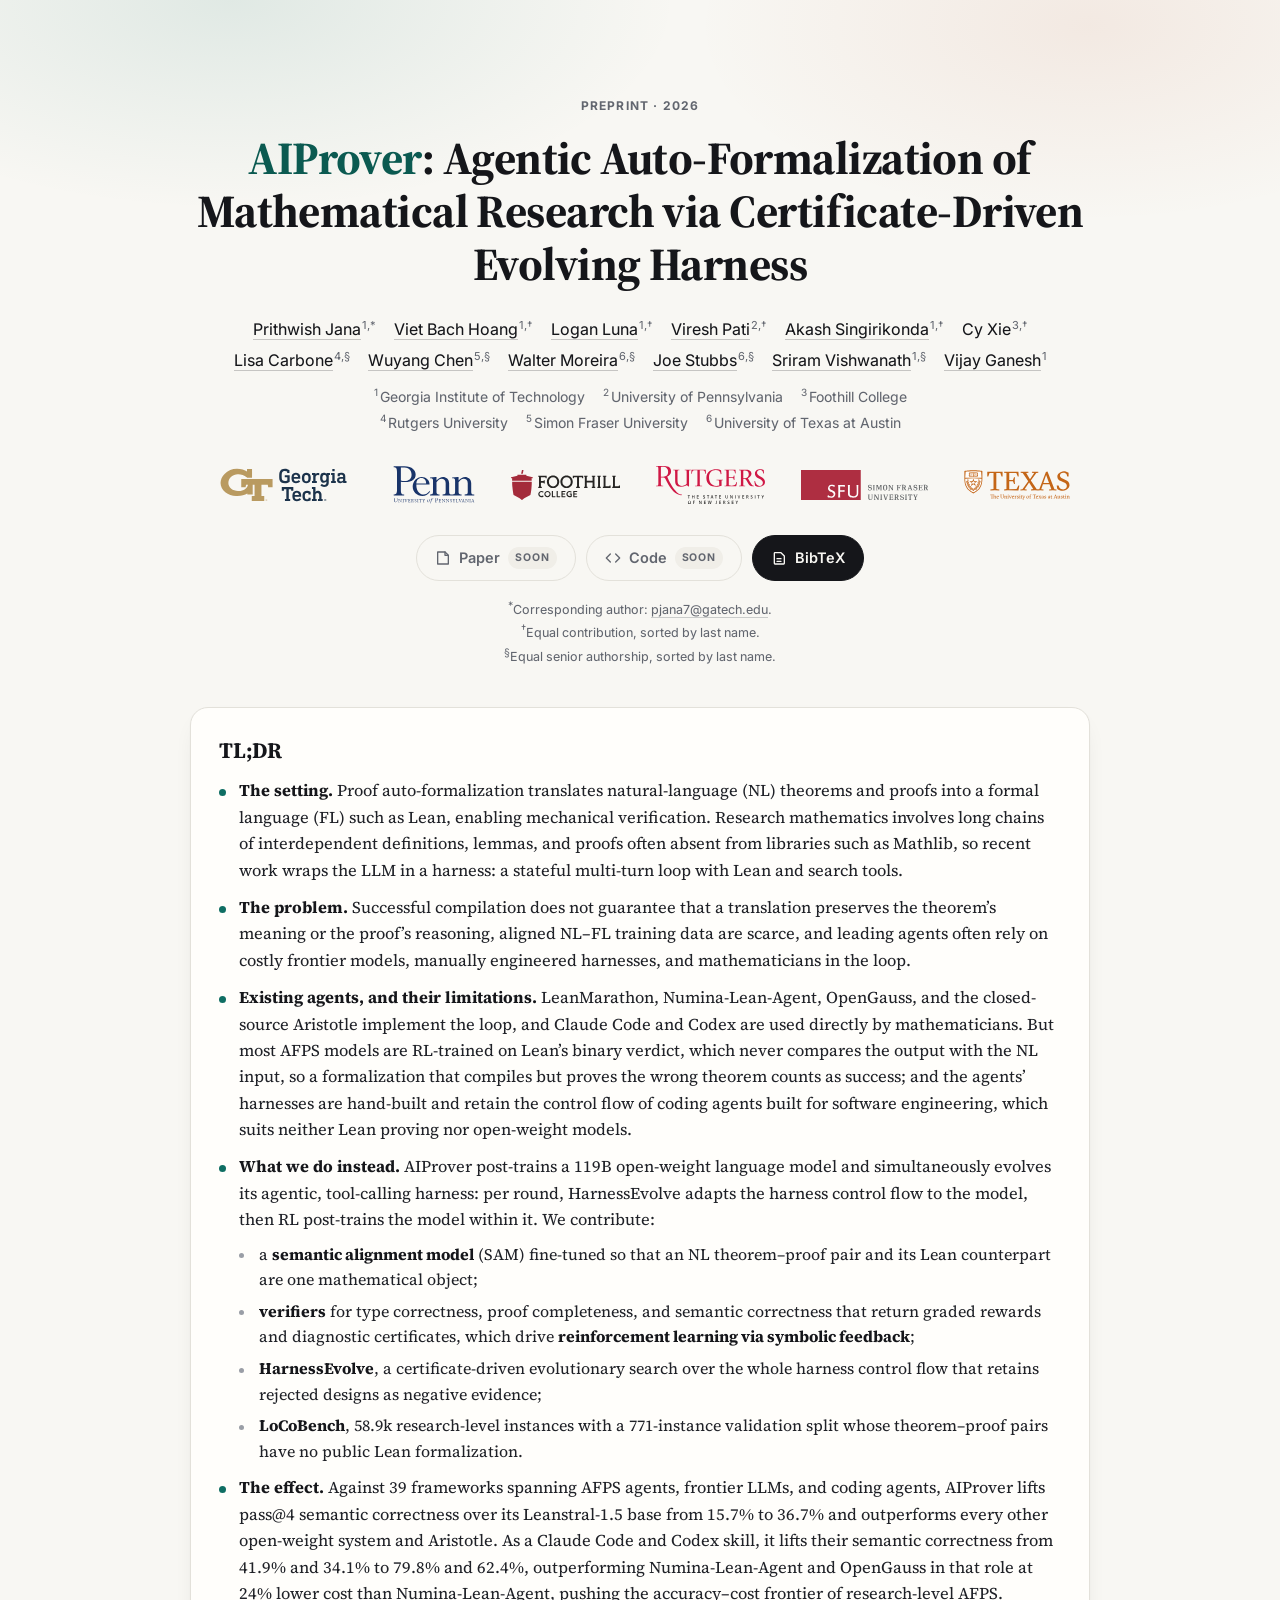
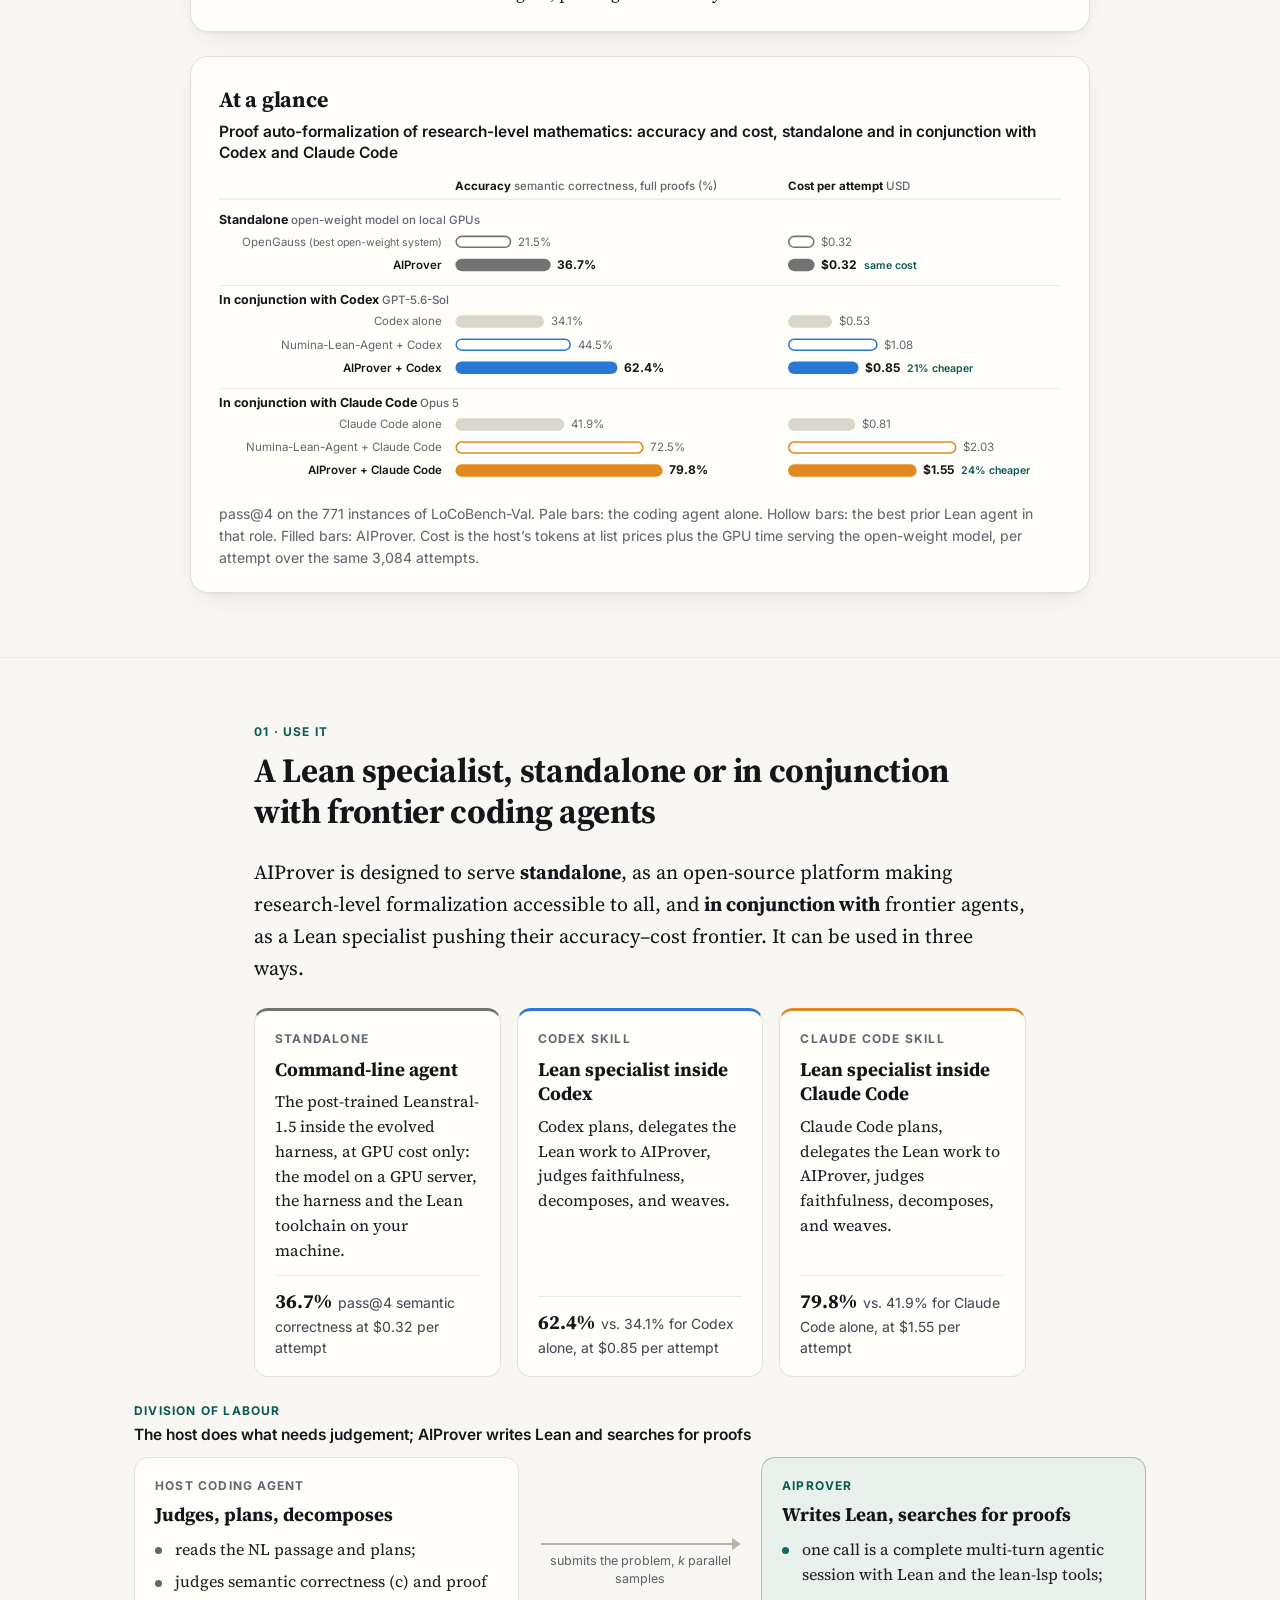
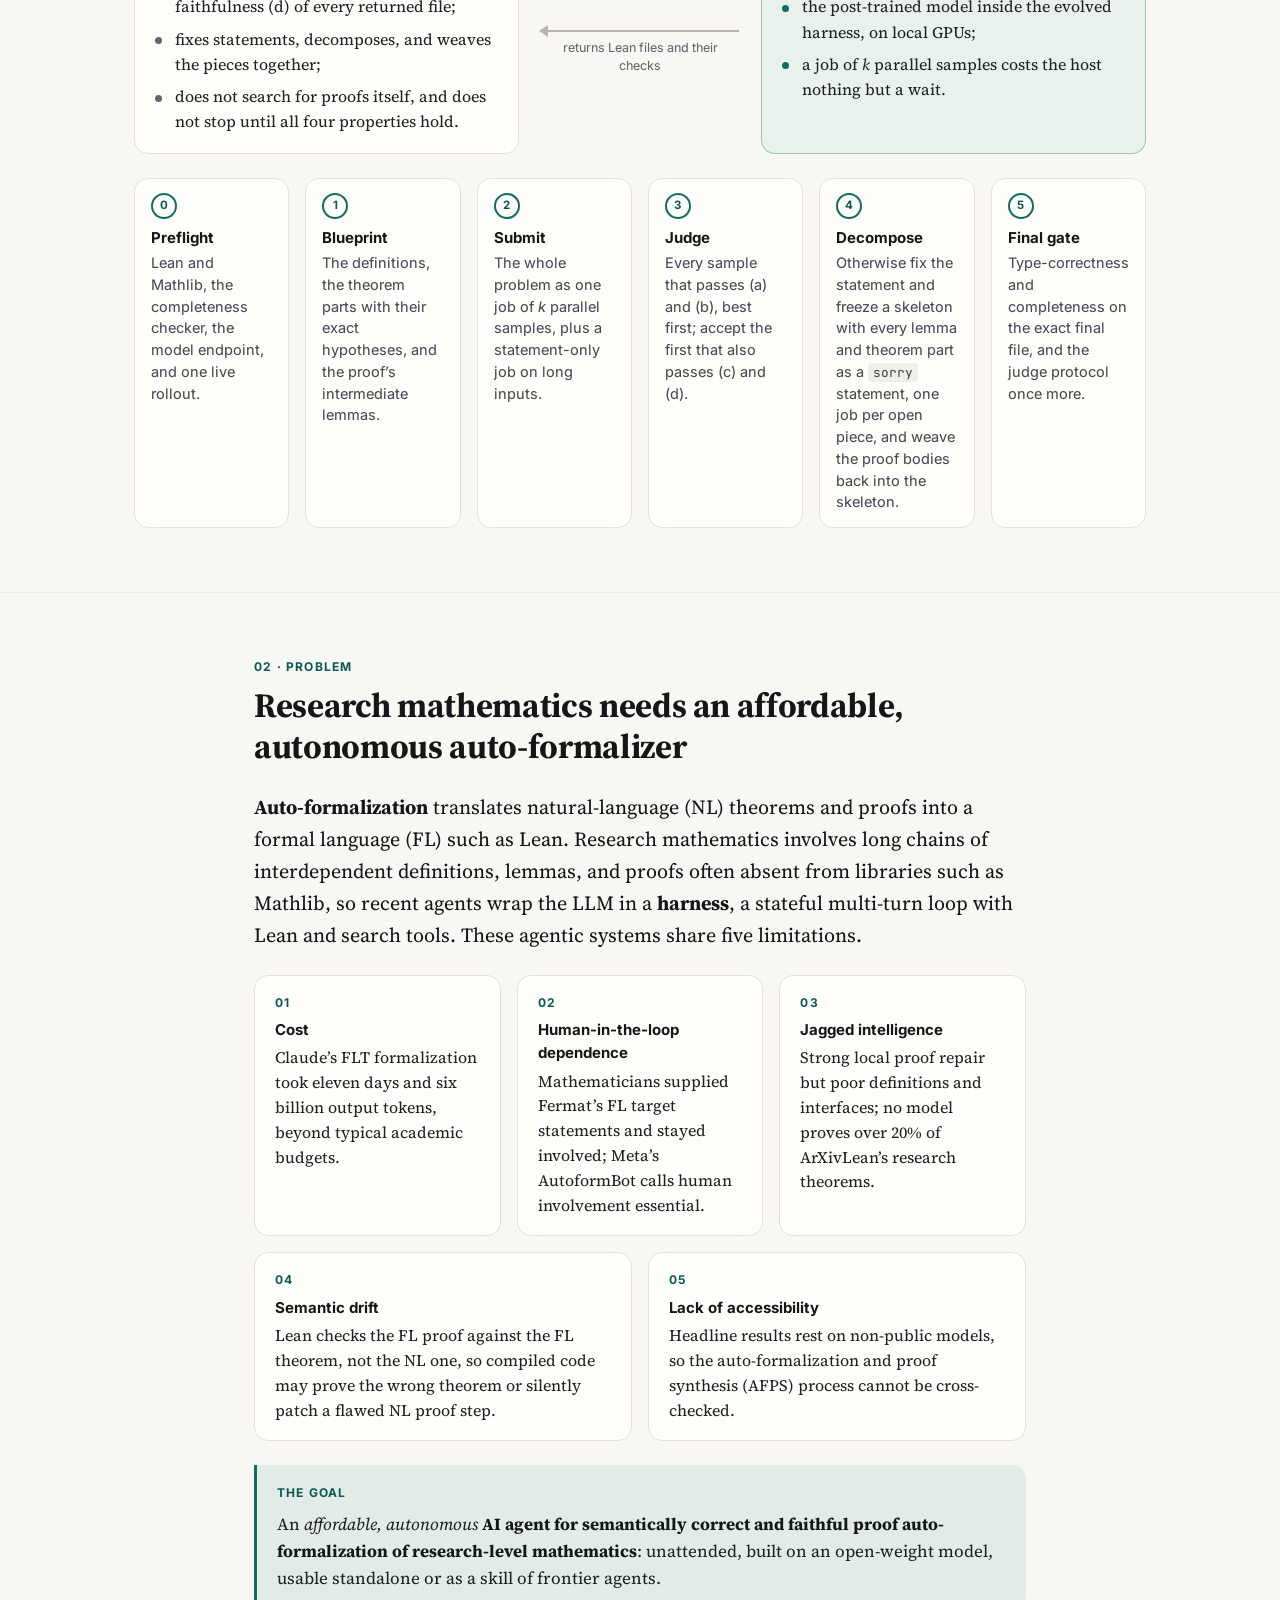
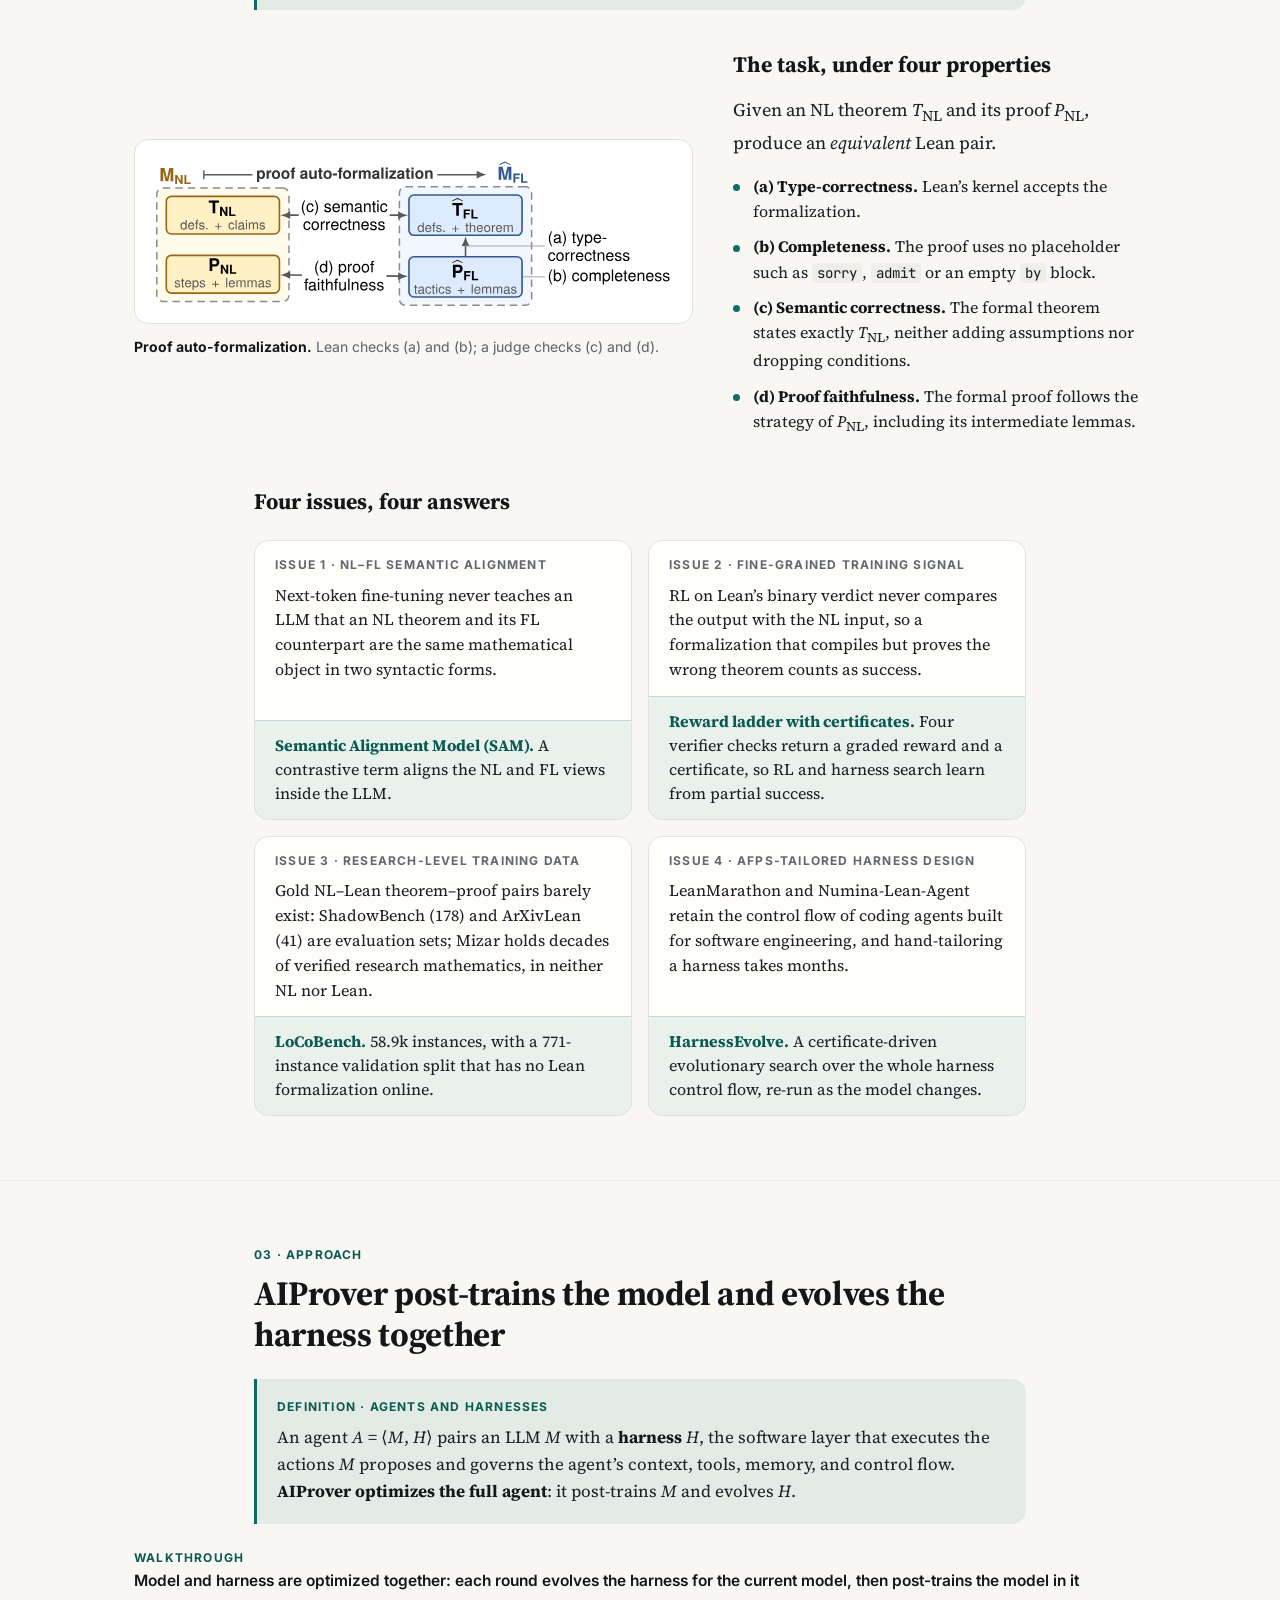
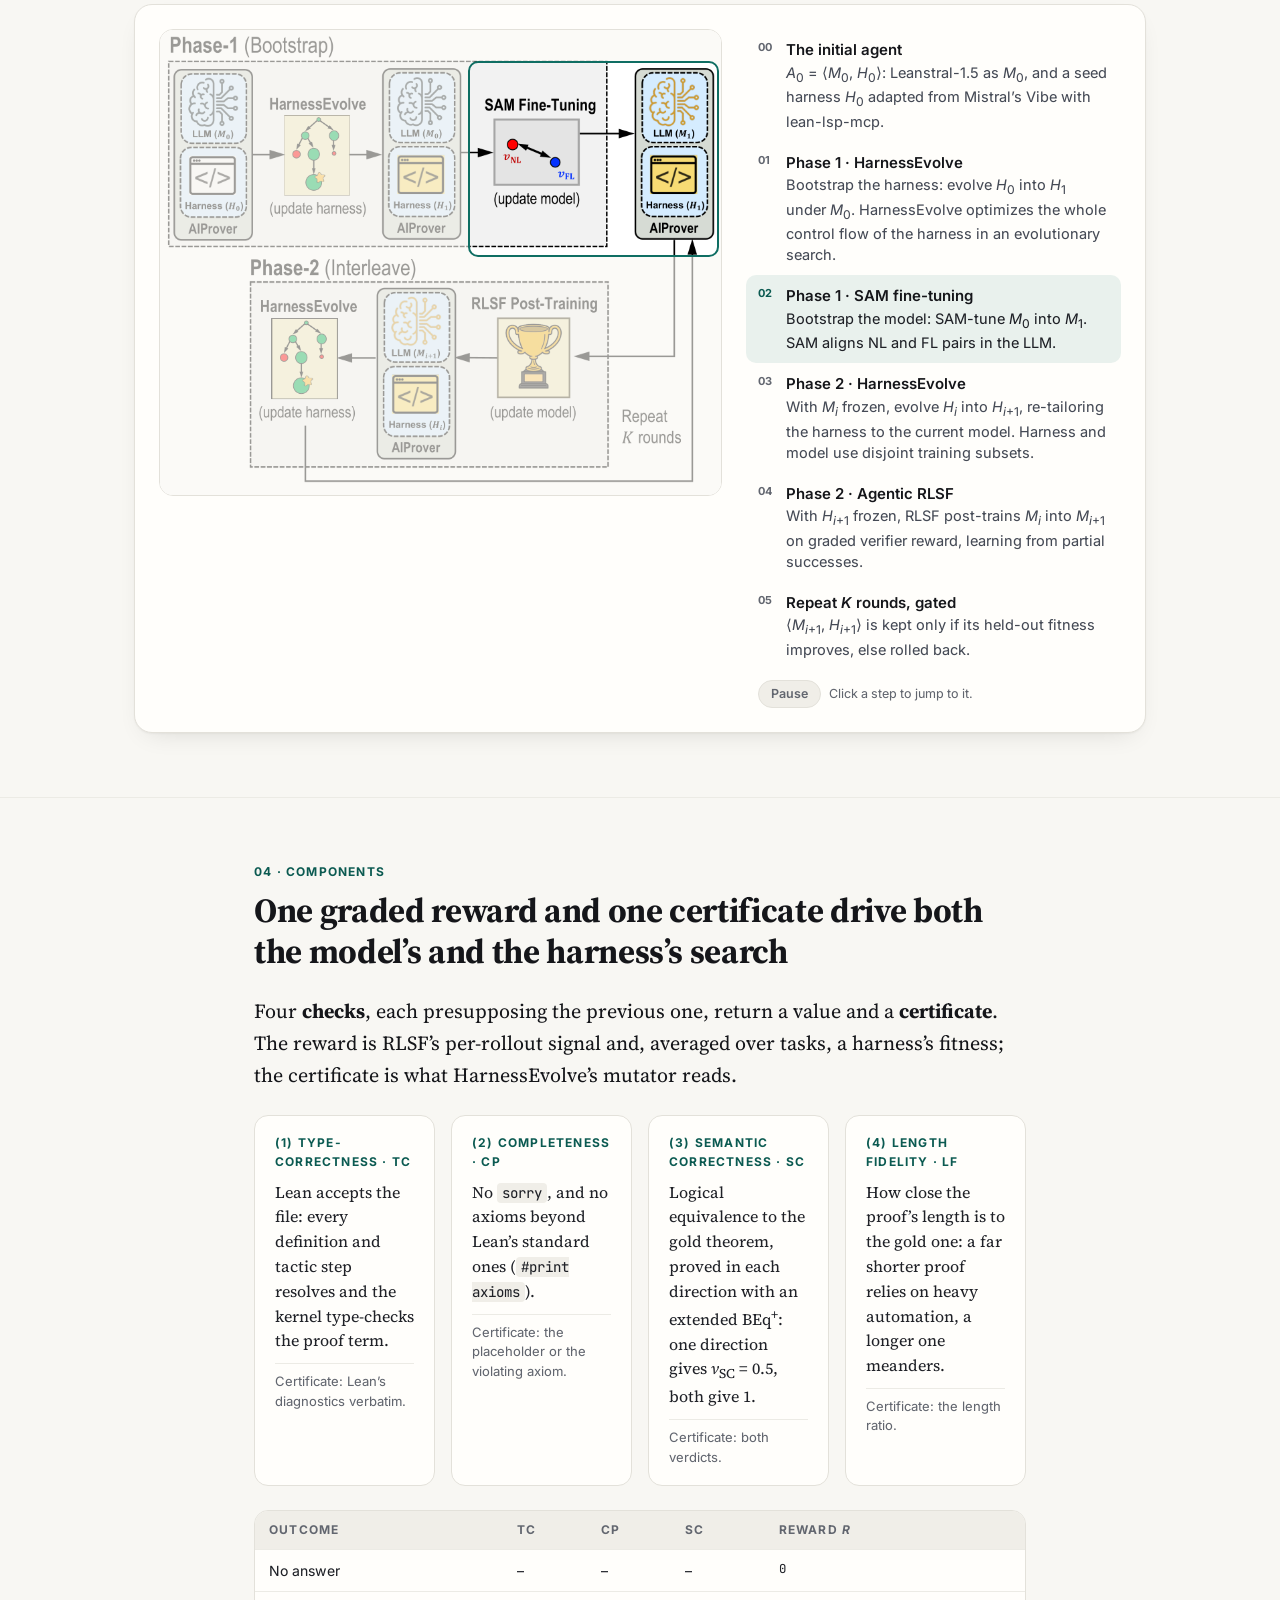
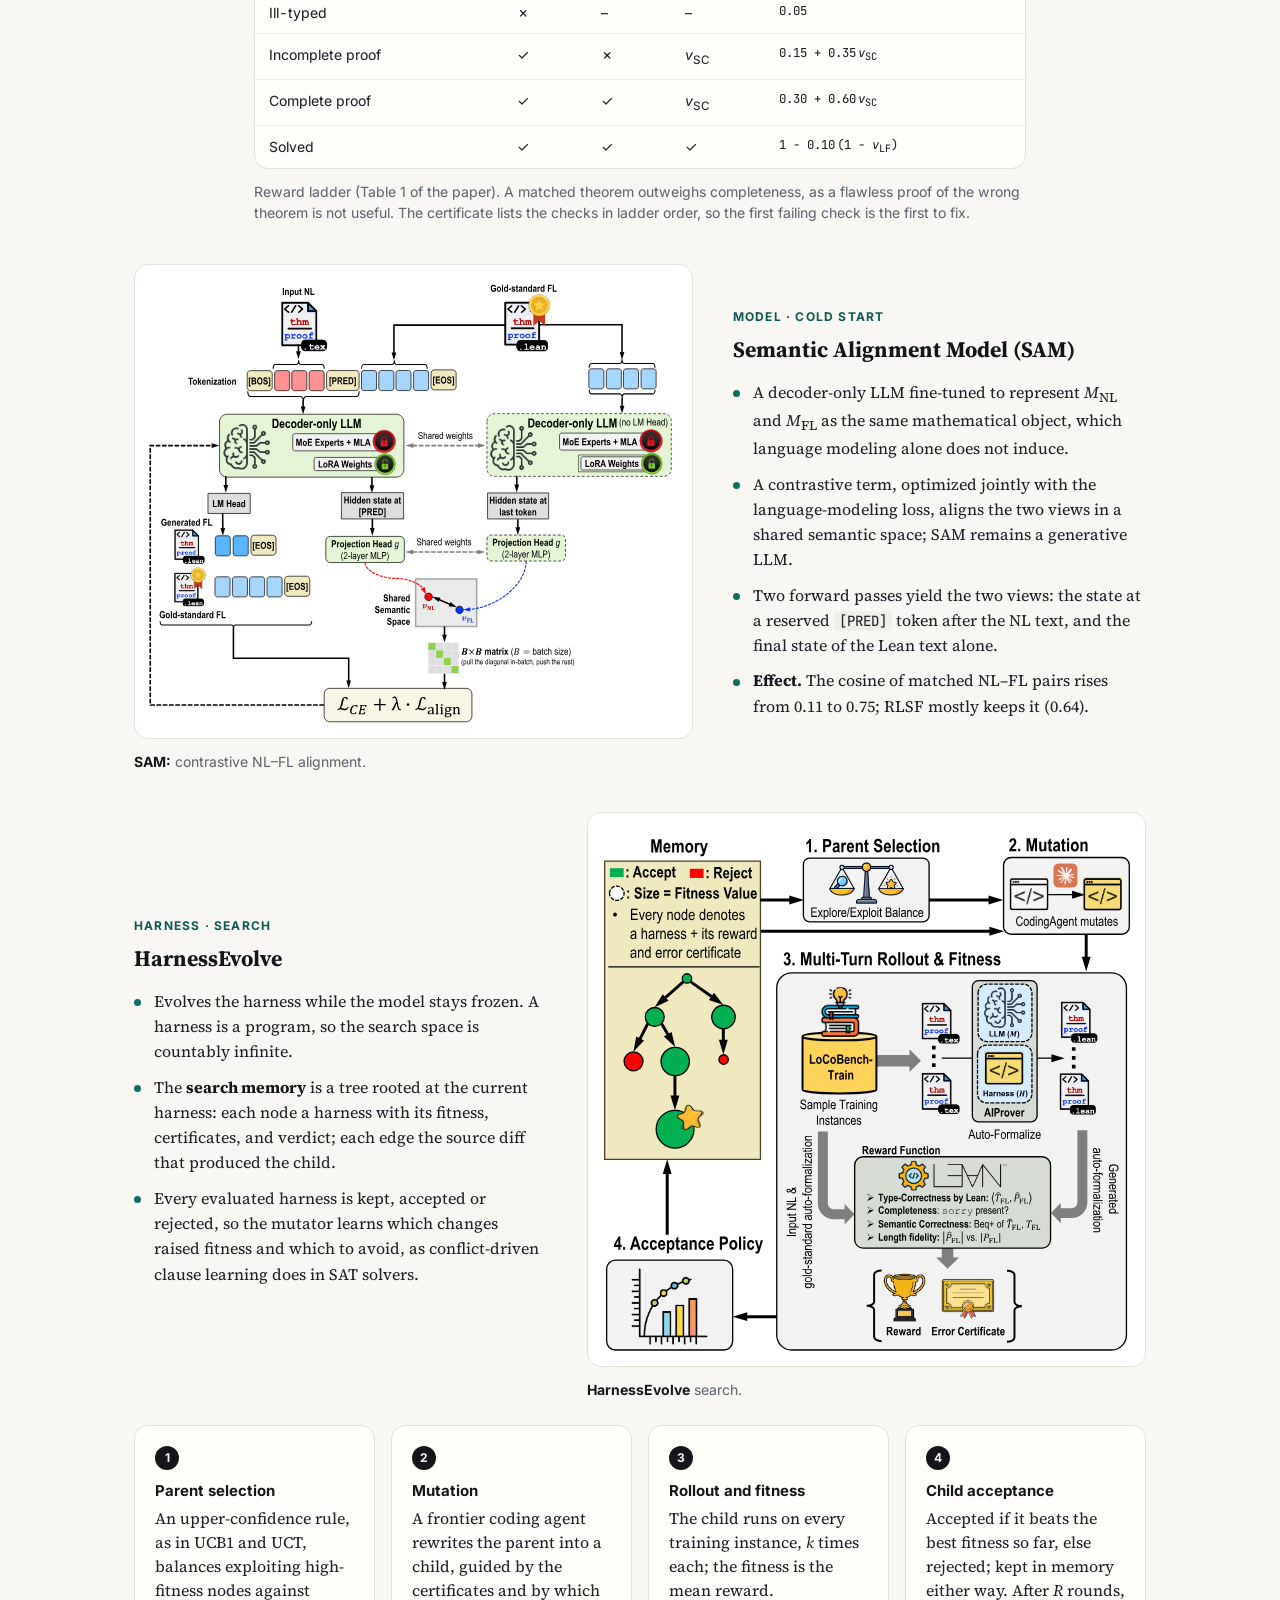
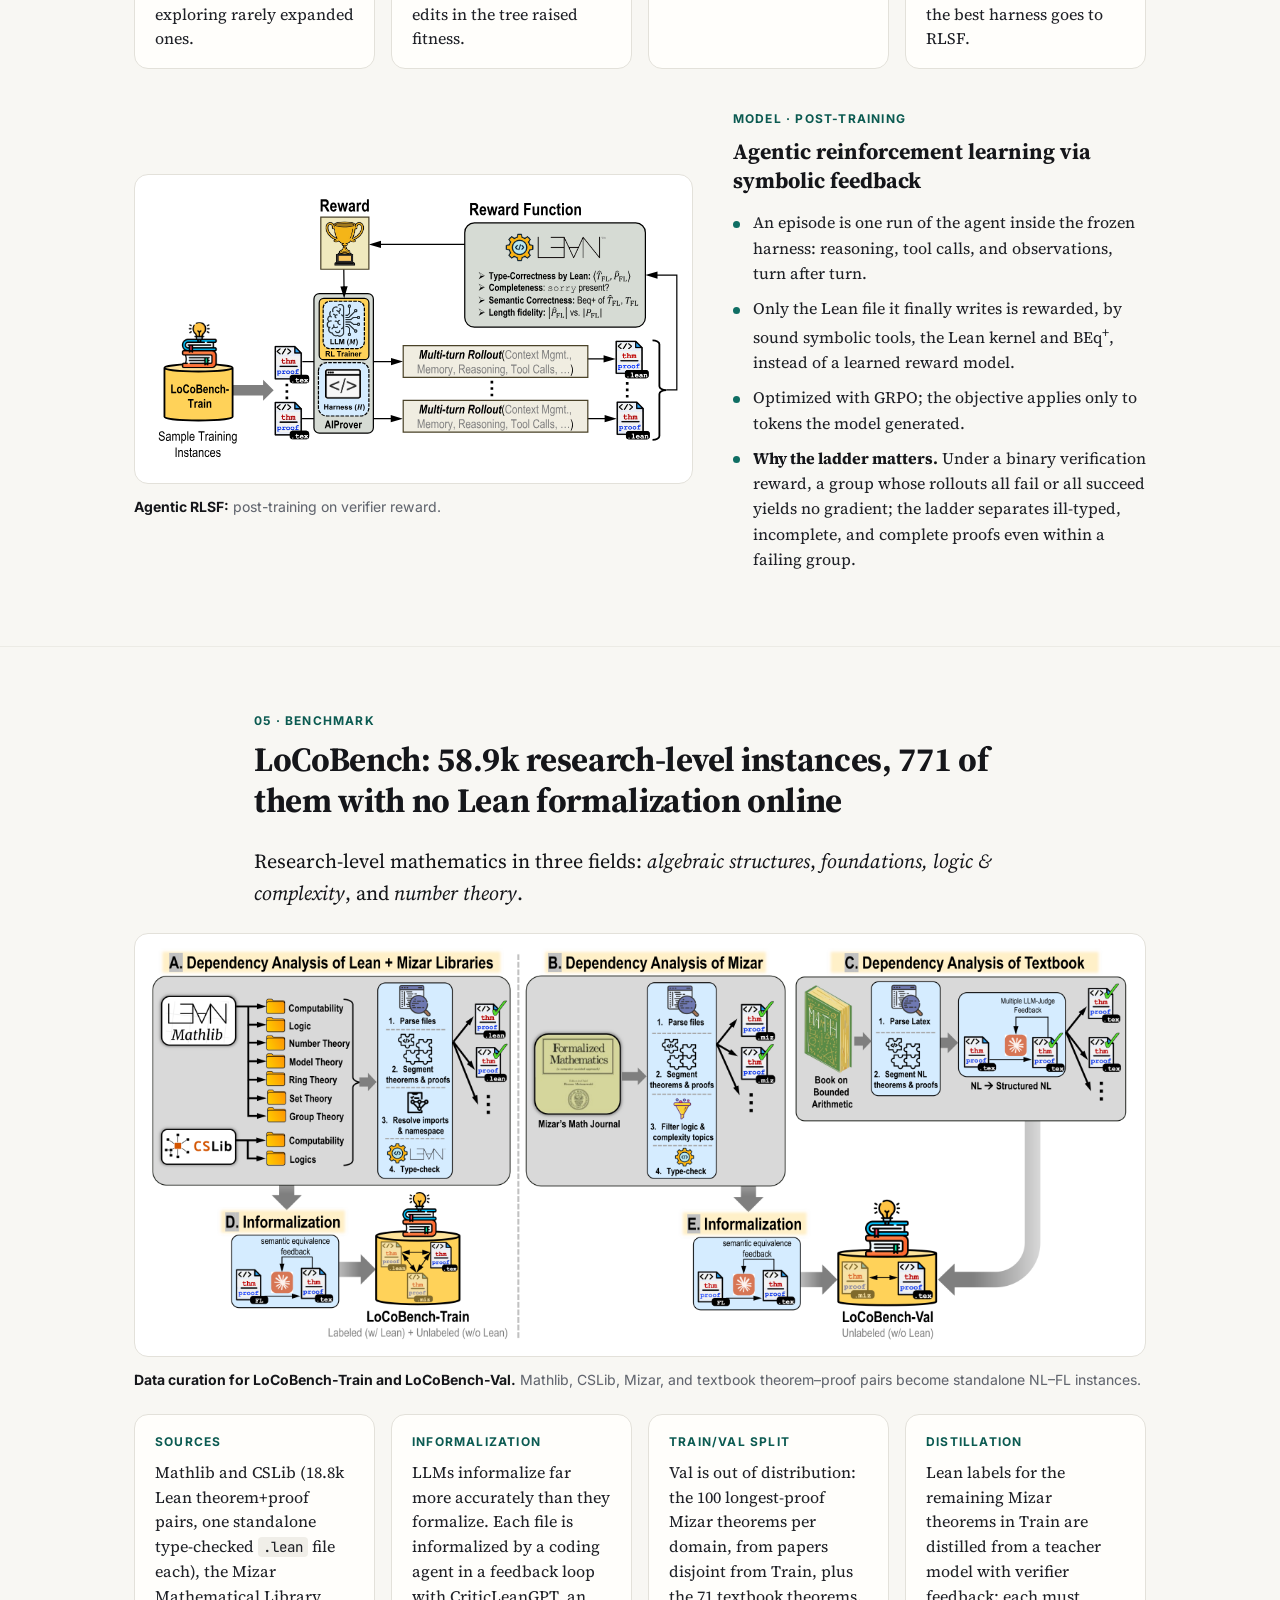
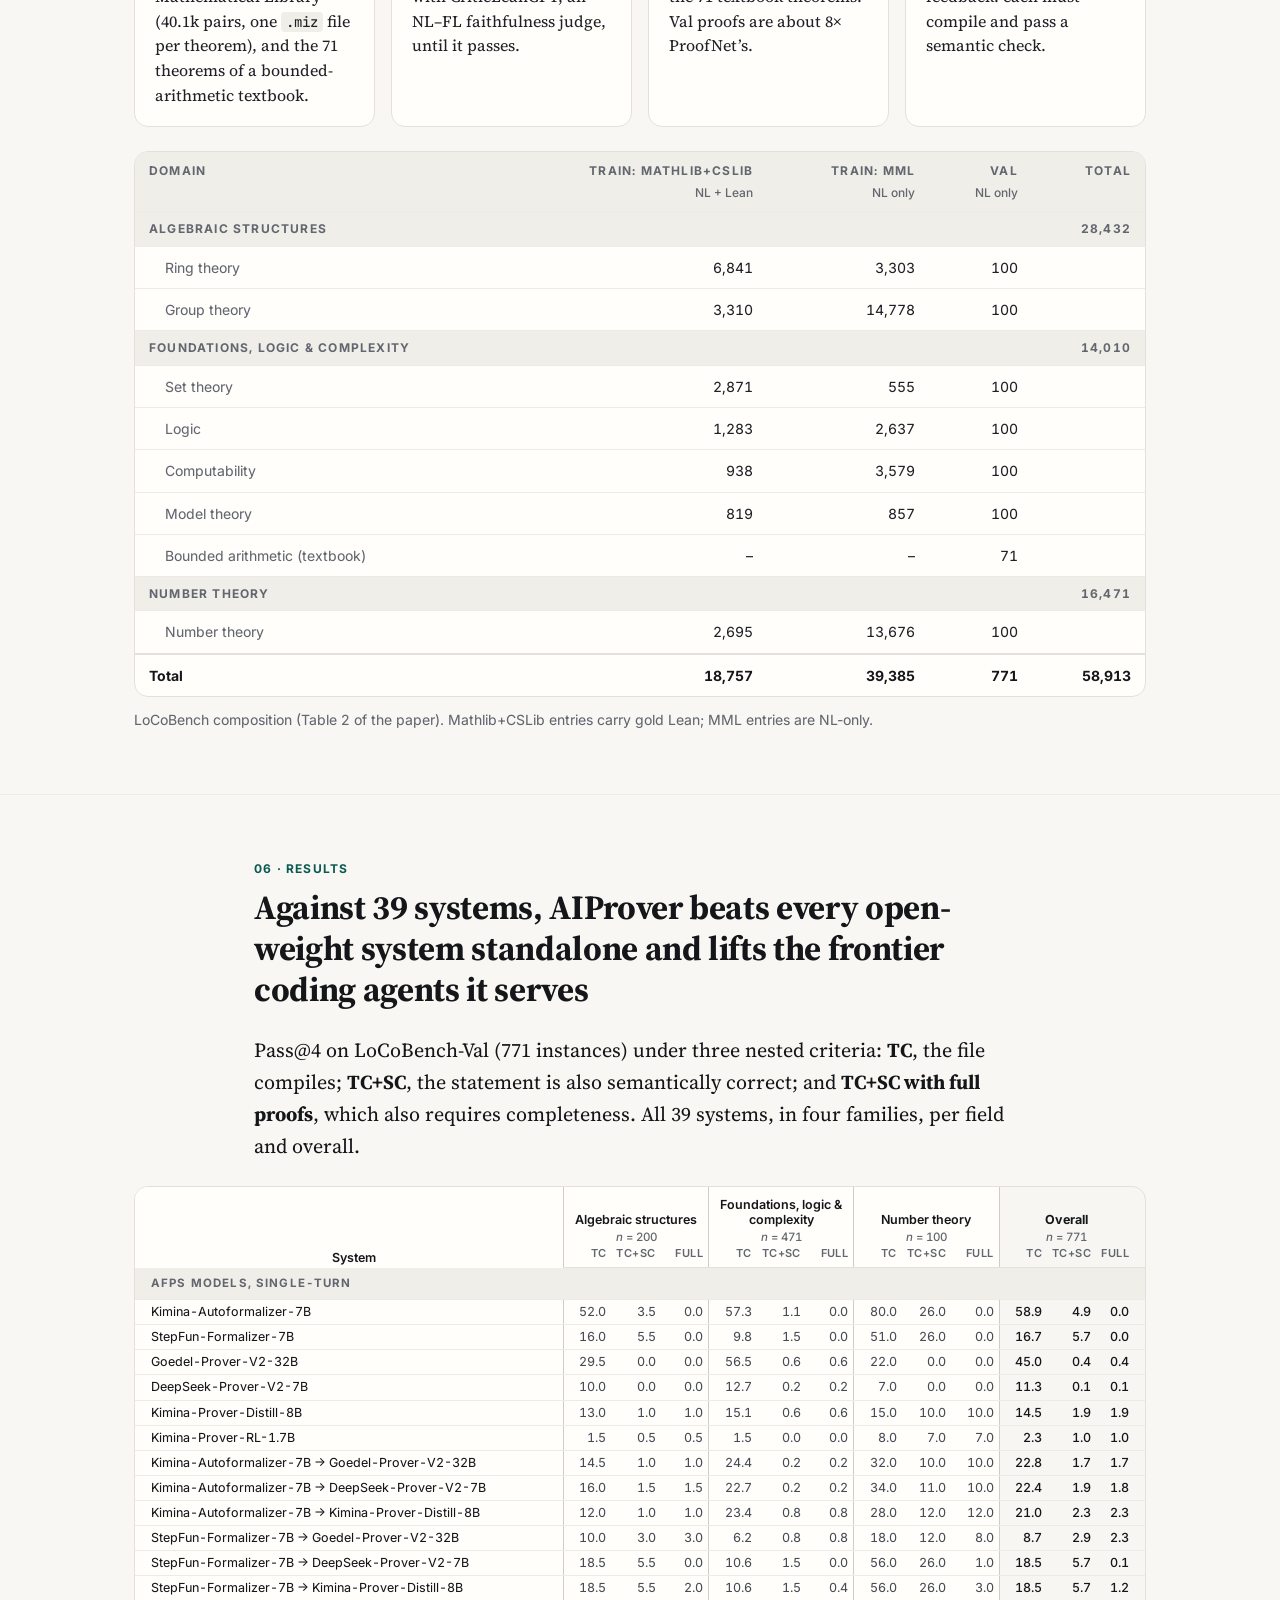
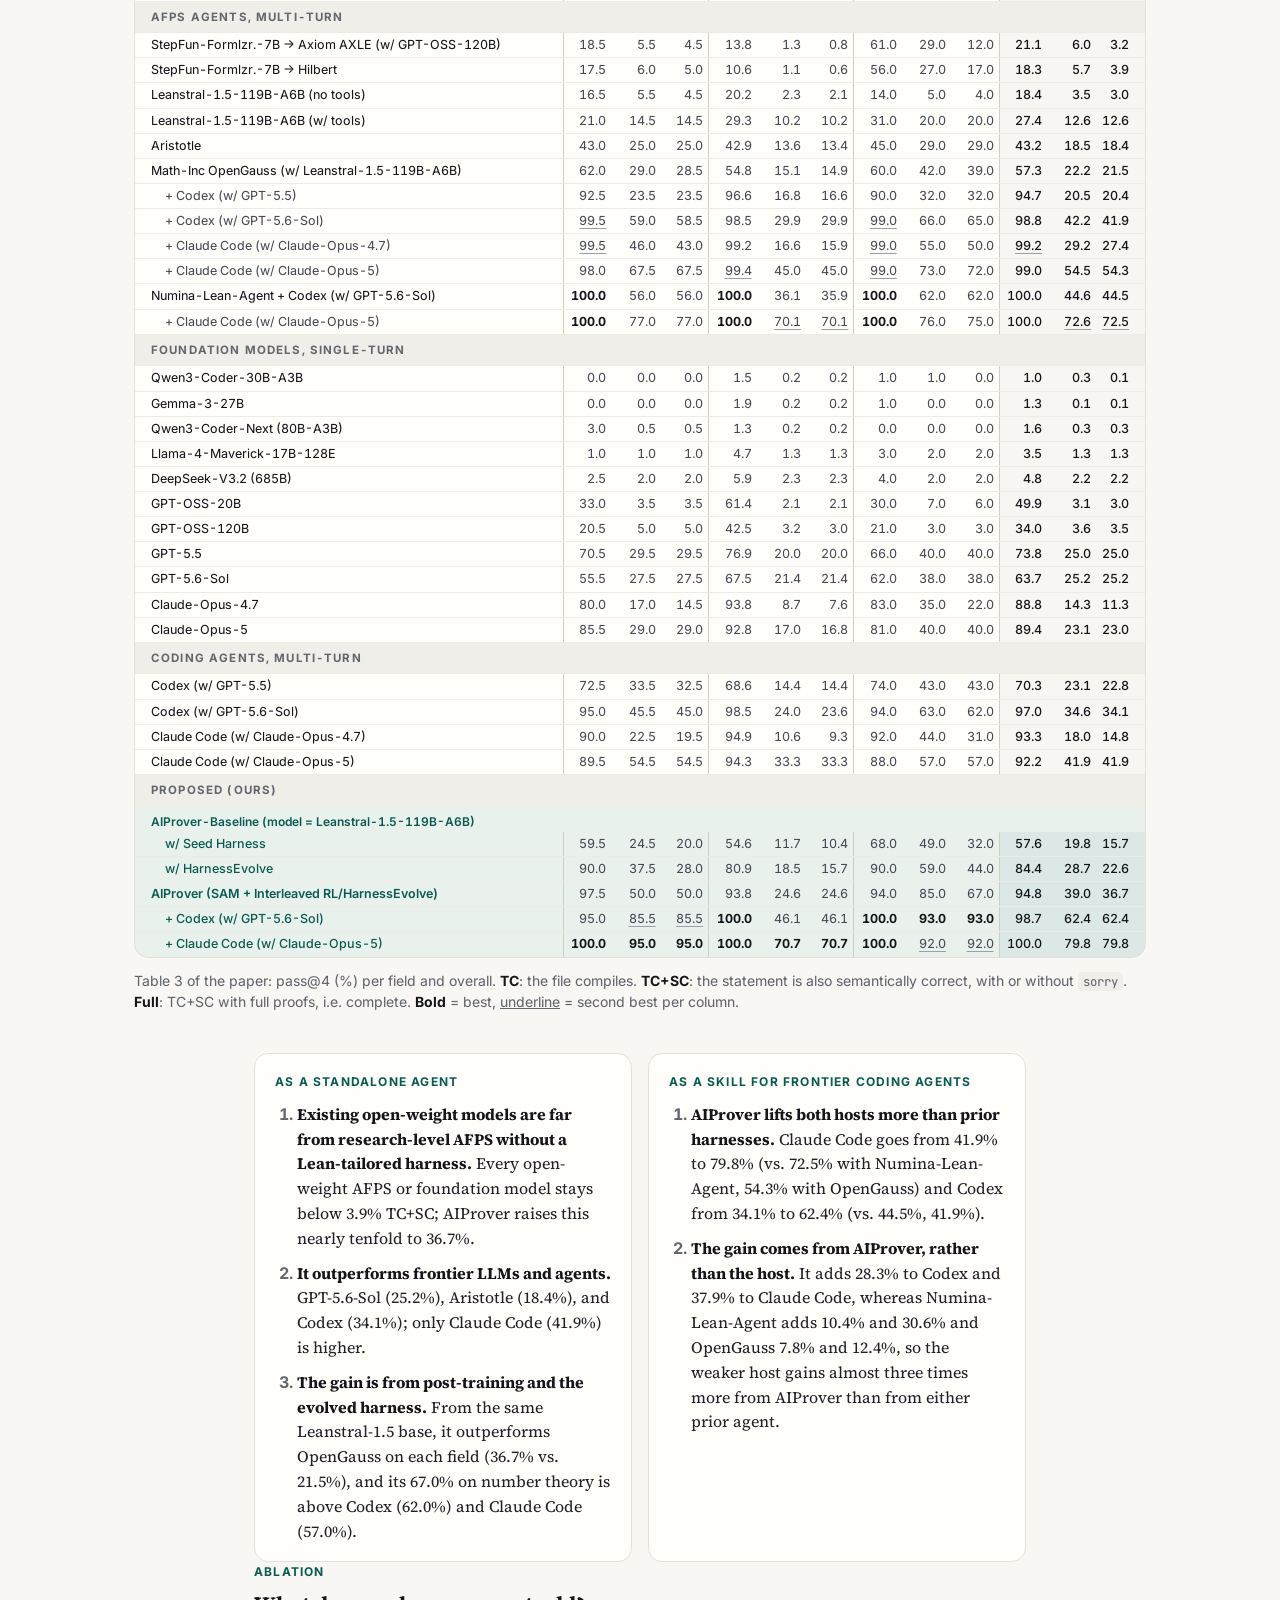
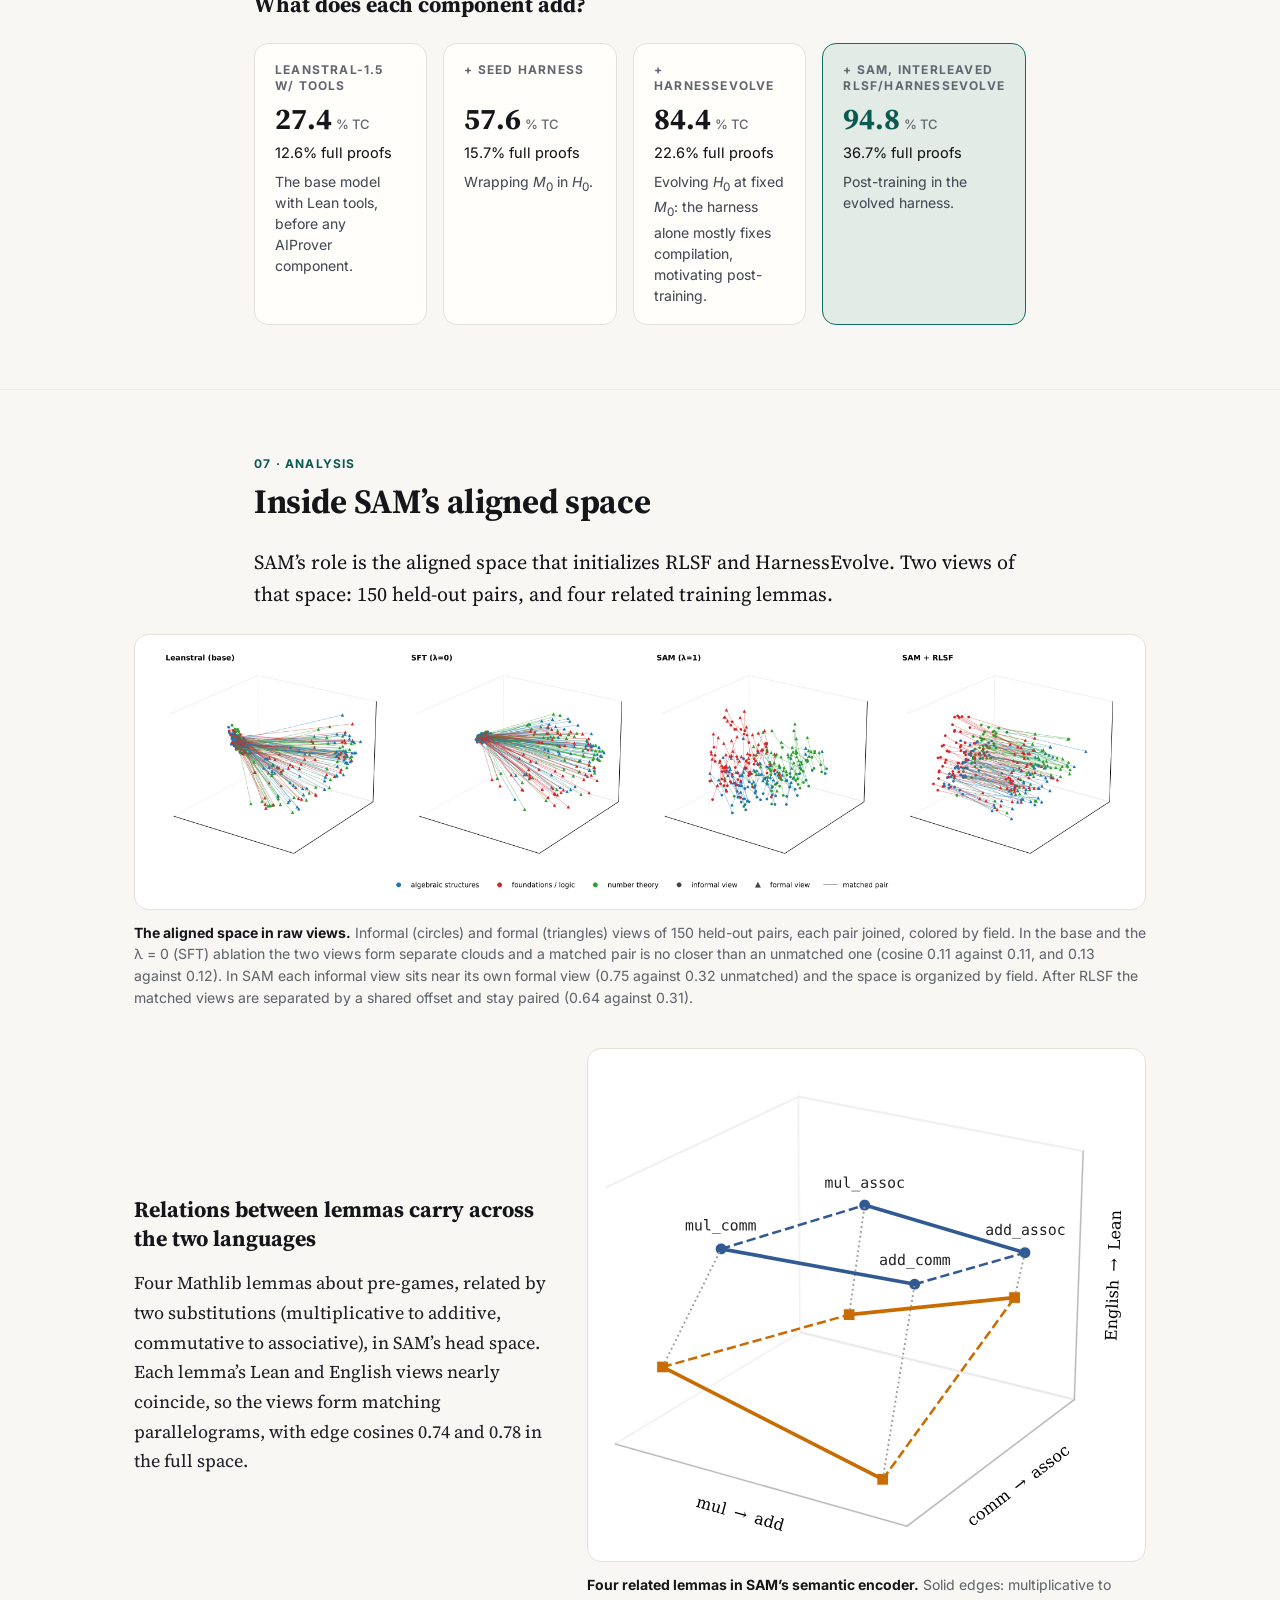
==== AIProver/index.html @ 79958bcd "AIProver cost chart: key rows span the whole panel so each fits on one line Co-Authored-By: Claude F" ====
<!DOCTYPE html>
<html lang="en">
<head>
  <script async src="https://www.googletagmanager.com/gtag/js?id=G-DLE30EBY5E"></script>
  <script>window.dataLayer = window.dataLayer || []; function gtag(){dataLayer.push(arguments);} gtag('js', new Date()); gtag('config', 'G-DLE30EBY5E');</script>
  <meta charset="utf-8">
  <meta name="viewport" content="width=device-width, initial-scale=1">
  <title>AIProver: Agentic Auto-Formalization of Mathematical Research via Certificate-Driven Evolving Harness</title>
  <meta name="description" content="An open-weight Lean agent whose model is post-trained and whose harness is evolved by certificate-driven search. 36.7% semantic correctness standalone on research-level mathematics; 79.8% as a Claude Code skill; on the accuracy-cost Pareto frontier.">
  <meta name="author" content="Prithwish Jana">
  <meta property="og:type" content="article">
  <meta property="og:title" content="AIProver: Agentic Auto-Formalization of Mathematical Research via Certificate-Driven Evolving Harness">
  <meta property="og:description" content="An open-weight Lean agent whose model is post-trained and whose harness is evolved by certificate-driven search. 36.7% semantic correctness standalone on research-level mathematics; 79.8% as a Claude Code skill; on the accuracy-cost Pareto frontier.">
  <meta property="og:image" content="https://jprithwish.github.io/AIProver/static/aiprover_fullpipeline.png">
  <meta property="og:url" content="https://jprithwish.github.io/AIProver/">
  <meta name="twitter:card" content="summary_large_image">
  <link rel="icon" href="static/favicon.svg" type="image/svg+xml">
  <link rel="canonical" href="https://jprithwish.github.io/AIProver/">
  <link rel="preconnect" href="https://fonts.googleapis.com">
  <link rel="preconnect" href="https://fonts.gstatic.com" crossorigin>
  <link href="https://fonts.googleapis.com/css2?family=Inter:wght@400;500;600;700;800&family=Source+Serif+4:ital,opsz,wght@0,8..60,400..700;1,8..60,400&family=JetBrains+Mono:wght@400;500&display=swap" rel="stylesheet">
  <link rel="stylesheet" href="style.css?v=20261004c">
  <noscript><style>.reveal{opacity:1;transform:none}.steps .ctl{display:none}</style></noscript>
</head>
<body>

<nav class="nav" id="nav" aria-label="Sections">
  <div class="wide">
    <a class="mark" href="#top"><img src="static/favicon.svg" alt="" width="20" height="20">AIProver</a>
    <span class="links">
      <a href="#use">Use it</a><a href="#problem">Problem</a><a href="#approach">Approach</a><a href="#components">Components</a><a href="#locobench">Benchmark</a><a href="#results">Results</a><a href="#analysis">Analysis</a><a href="#cost">Cost</a><a href="#bibtex">Cite</a>
    </span>
  </div>
  <span class="progress" aria-hidden="true"></span>
</nav>

<aside class="rail" id="rail" aria-label="Page sections">
  <span class="rail-marker" aria-hidden="true"></span>
  <a href="#use"><span class="rn">01</span><span class="rl">Use it</span></a>
  <a href="#problem"><span class="rn">02</span><span class="rl">Problem</span></a>
  <a href="#approach"><span class="rn">03</span><span class="rl">Approach</span></a>
  <a href="#components"><span class="rn">04</span><span class="rl">Components</span></a>
  <a href="#locobench"><span class="rn">05</span><span class="rl">Benchmark</span></a>
  <a href="#results"><span class="rn">06</span><span class="rl">Results</span></a>
  <a href="#analysis"><span class="rn">07</span><span class="rl">Analysis</span></a>
  <a href="#cost"><span class="rn">08</span><span class="rl">Cost</span></a>
  <a href="#bibtex"><span class="rn">09</span><span class="rl">Cite</span></a>
</aside>

<header id="top">
  <div class="wide">
    <div class="venue">Preprint &middot; 2026</div>
    <h1><span class="brand">AIProver</span>: Agentic Auto-Formalization of Mathematical Research via Certificate-Driven Evolving Harness</h1>

    <p class="authors">
      <span data-author="Prithwish Jana"><a href="https://jprithwish.github.io/">Prithwish Jana</a><sup>1,*</sup></span>
      <span data-author="Viet Bach Hoang"><a href="https://www.linkedin.com/in/bach-hoang-a059a5257/" target="_blank" rel="noopener">Viet Bach Hoang</a><sup>1,&dagger;</sup></span>
      <span data-author="Logan Luna"><a href="https://logan-cole-luna.github.io/" target="_blank" rel="noopener">Logan Luna</a><sup>1,&dagger;</sup></span>
      <span data-author="Viresh Pati"><a href="https://github.com/vireshpati" target="_blank" rel="noopener">Viresh Pati</a><sup>2,&dagger;</sup></span>
      <span data-author="Akash Singirikonda"><a href="https://scholar.google.com/citations?user=L9VOlX0AAAAJ" target="_blank" rel="noopener">Akash Singirikonda</a><sup>1,&dagger;</sup></span>
      <span data-author="Cy Xie">Cy Xie<sup>3,&dagger;</sup></span><br class="a-break">
      <span data-author="Lisa Carbone"><a href="https://sites.math.rutgers.edu/~carbonel/" target="_blank" rel="noopener">Lisa Carbone</a><sup>4,&sect;</sup></span>
      <span data-author="Wuyang Chen"><a href="https://chenwydj.github.io/" target="_blank" rel="noopener">Wuyang Chen</a><sup>5,&sect;</sup></span>
      <span data-author="Walter Moreira"><a href="https://tacc.utexas.edu/about/staff-directory/walter-moreira/" target="_blank" rel="noopener">Walter Moreira</a><sup>6,&sect;</sup></span>
      <span data-author="Joe Stubbs"><a href="https://tacc.utexas.edu/about/staff-directory/joe-stubbs/" target="_blank" rel="noopener">Joe Stubbs</a><sup>6,&sect;</sup></span>
      <span data-author="Sriram Vishwanath"><a href="https://ece.gatech.edu/directory/sriram-vishwanath" target="_blank" rel="noopener">Sriram Vishwanath</a><sup>1,&sect;</sup></span>
      <span data-author="Vijay Ganesh"><a href="https://vganesh1.github.io/" target="_blank" rel="noopener">Vijay Ganesh</a><sup>1</sup></span>
    </p>
    <p class="affils">
      <span><sup>1</sup>Georgia Institute of Technology</span><span><sup>2</sup>University of Pennsylvania</span><span><sup>3</sup>Foothill College</span><br class="a-break">
      <span><sup>4</sup>Rutgers University</span><span><sup>5</sup>Simon Fraser University</span><span><sup>6</sup>University of Texas at Austin</span>
    </p>
    <div class="logos" role="group" aria-label="Affiliations">
      <img src="static/logos/gatech.svg" alt="Georgia Tech" class="gt" width="360" height="127">
      <img src="static/logos/upenn.svg" alt="University of Pennsylvania" class="tall" width="250" height="117">
      <img src="static/logos/foothill.svg" alt="Foothill College" width="135" height="37">
      <img src="static/logos/rutgers.svg" alt="Rutgers University" class="tall" width="500" height="175">
      <img src="static/logos/sfu.svg" alt="Simon Fraser University" width="144" height="34">
      <img src="static/logos/utaustin.svg" alt="The University of Texas at Austin" width="350" height="100">
    </div>

    <div class="buttons">
      <span class="btn soon" aria-disabled="true"><svg viewBox="0 0 24 24" fill="none" stroke="currentColor" stroke-width="2" stroke-linecap="round" stroke-linejoin="round" aria-hidden="true"><path d="M4 3h11l5 5v13H4z"/><path d="M15 3v5h5"/></svg>Paper <span class="tag">soon</span></span>
      <span class="btn soon" aria-disabled="true"><svg viewBox="0 0 24 24" fill="none" stroke="currentColor" stroke-width="2" stroke-linecap="round" stroke-linejoin="round" aria-hidden="true"><polyline points="16 18 22 12 16 6"/><polyline points="8 6 2 12 8 18"/></svg>Code <span class="tag">soon</span></span>
      <a class="btn" href="#bibtex"><svg viewBox="0 0 24 24" fill="none" stroke="currentColor" stroke-width="2" stroke-linecap="round" stroke-linejoin="round" aria-hidden="true"><path d="M6 4h9l5 5v11a1 1 0 0 1-1 1H6a1 1 0 0 1-1-1V5a1 1 0 0 1 1-1z"/><path d="M9 13h6M9 17h6"/></svg>BibTeX</a>
    </div>
    <p class="notes">
      <sup>*</sup>Corresponding author: <a href="mailto:pjana7@gatech.edu">pjana7@gatech.edu</a>.<br>
      <sup>&dagger;</sup>Equal contribution, sorted by last name.<br>
      <sup>&sect;</sup>Equal senior authorship, sorted by last name.
    </p>

    <div class="tldr reveal">
      <span class="tag">TL;DR</span>
      <ul>
        <li><b>The setting.</b> Proof auto-formalization translates natural-language (NL) theorems and proofs into a formal language (FL) such as Lean, enabling mechanical verification. Research mathematics involves long chains of interdependent definitions, lemmas, and proofs often absent from libraries such as Mathlib, so recent work wraps the LLM in a harness: a stateful multi-turn loop with Lean and search tools.</li>
        <li><b>The problem.</b> Successful compilation does not guarantee that a translation preserves the theorem&rsquo;s meaning or the proof&rsquo;s reasoning, aligned NL&ndash;FL training data are scarce, and leading agents often rely on costly frontier models, manually engineered harnesses, and mathematicians in the loop.</li>
        <li><b>Existing agents, and their limitations.</b> LeanMarathon, Numina-Lean-Agent, OpenGauss, and the closed-source Aristotle implement the loop, and Claude Code and Codex are used directly by mathematicians. But most AFPS models are RL-trained on Lean&rsquo;s binary verdict, which never compares the output with the NL input, so a formalization that compiles but proves the wrong theorem counts as success; and the agents&rsquo; harnesses are hand-built and retain the control flow of coding agents built for software engineering, which suits neither Lean proving nor open-weight models.</li>
        <li><b>What we do instead.</b> AIProver post-trains a 119B open-weight language model and simultaneously evolves its agentic, tool-calling harness: per round, HarnessEvolve adapts the harness control flow to the model, then RL post-trains the model within it. We contribute:
          <ul>
            <li>a <b>semantic alignment model</b> (SAM) fine-tuned so that an NL theorem&ndash;proof pair and its Lean counterpart are one mathematical object;</li>
            <li><b>verifiers</b> for type correctness, proof completeness, and semantic correctness that return graded rewards and diagnostic certificates, which drive <b>reinforcement learning via symbolic feedback</b>;</li>
            <li><b>HarnessEvolve</b>, a certificate-driven evolutionary search over the whole harness control flow that retains rejected designs as negative evidence;</li>
            <li><b>LoCoBench</b>, 58.9k research-level instances with a 771-instance validation split whose theorem&ndash;proof pairs have no public Lean formalization.</li>
          </ul>
        </li>
        <li><b>The effect.</b> Against 39 frameworks spanning AFPS agents, frontier LLMs, and coding agents, AIProver lifts pass@4 semantic correctness over its Leanstral-1.5 base from 15.7% to 36.7% and outperforms every other open-weight system and Aristotle. As a Claude Code and Codex skill, it lifts their semantic correctness from 41.9% and 34.1% to 79.8% and 62.4%, outperforming Numina-Lean-Agent and OpenGauss in that role at 24% lower cost than Numina-Lean-Agent, pushing the accuracy&ndash;cost frontier of research-level AFPS.</li>
      </ul>
    </div>
    <div class="glancecard reveal">
      <div class="fighead"><span class="fk fk-big">At a glance</span><span class="ft">Proof auto-formalization of research-level mathematics: accuracy and cost, standalone and in conjunction with Codex and Claude Code</span></div>
      <div class="glancewrap"><svg class="glance" viewBox="0 0 876 328" role="img" aria-label="Accuracy and cost per attempt of AIProver standalone, with Codex and with Claude Code, against the host alone and the best prior Lean agent in each role">
<text x="246" y="15" font-size="12" font-weight="700" fill="#15161a">Accuracy <tspan font-weight="500" fill="#62666f">semantic correctness, full proofs (%)</tspan></text>
<text x="592" y="15" font-size="12" font-weight="700" fill="#15161a">Cost per attempt <tspan font-weight="500" fill="#62666f">USD</tspan></text>
<line x1="0" y1="24" x2="876" y2="24" stroke="#e3e1da" stroke-width="1"/>
<text x="0" y="50" font-size="13" font-weight="700" fill="#15161a">Standalone <tspan font-size="12" font-weight="500" fill="#62666f">open-weight model on local GPUs</tspan></text>
<text x="232" y="72.5" text-anchor="end" font-size="12" font-weight="400" fill="#62666f">OpenGauss <tspan font-size="11" fill="#62666f" font-weight="400">(best open-weight system)</tspan></text>
<rect x="246.8" y="62.8" width="56.5" height="11.4" rx="5.7" fill="#fff" stroke="#737373" stroke-width="1.6"/>
<text x="311.1" y="72.5" font-size="12" font-weight="400" fill="#62666f">21.5%</text>
<rect x="592.8" y="62.8" width="26.0" height="11.4" rx="5.7" fill="#fff" stroke="#737373" stroke-width="1.6"/>
<text x="626.6" y="72.5" font-size="12" font-weight="400" fill="#62666f">$0.32</text>
<text x="232" y="96.5" text-anchor="end" font-size="12" font-weight="600" fill="#15161a">AIProver</text>
<rect x="246" y="86" width="99.1" height="13.0" rx="6.5" fill="#737373"/>
<text x="352.1" y="96.5" font-size="12.5" font-weight="700" fill="#15161a">36.7%</text>
<rect x="592" y="86" width="27.6" height="13.0" rx="6.5" fill="#737373"/>
<text x="626.6" y="96.5" font-size="12.5" font-weight="700" fill="#15161a">$0.32 <tspan dx="4" font-size="11" font-weight="600" fill="#0b5a51">same cost</tspan></text>
<line x1="0" y1="114" x2="876" y2="114" stroke="#ecebe5" stroke-width="1"/>
<text x="0" y="133" font-size="13" font-weight="700" fill="#15161a">In conjunction with Codex <tspan font-size="12" font-weight="500" fill="#62666f">GPT-5.6-Sol</tspan></text>
<text x="232" y="155.5" text-anchor="end" font-size="12" font-weight="400" fill="#62666f">Codex alone</text>
<rect x="246" y="145" width="92.1" height="13.0" rx="6.5" fill="#d9d6cd"/>
<text x="345.1" y="155.5" font-size="12" font-weight="400" fill="#62666f">34.1%</text>
<rect x="592" y="145" width="45.8" height="13.0" rx="6.5" fill="#d9d6cd"/>
<text x="644.8" y="155.5" font-size="12" font-weight="400" fill="#62666f">$0.53</text>
<text x="232" y="179.5" text-anchor="end" font-size="12" font-weight="400" fill="#62666f">Numina-Lean-Agent + Codex</text>
<rect x="246.8" y="169.8" width="118.6" height="11.4" rx="5.7" fill="#fff" stroke="#2a78d6" stroke-width="1.6"/>
<text x="373.2" y="179.5" font-size="12" font-weight="400" fill="#62666f">44.5%</text>
<rect x="592.8" y="169.8" width="91.7" height="11.4" rx="5.7" fill="#fff" stroke="#2a78d6" stroke-width="1.6"/>
<text x="692.3" y="179.5" font-size="12" font-weight="400" fill="#62666f">$1.08</text>
<text x="232" y="203.5" text-anchor="end" font-size="12" font-weight="600" fill="#15161a">AIProver + Codex</text>
<rect x="246" y="193" width="168.5" height="13.0" rx="6.5" fill="#2a78d6"/>
<text x="421.5" y="203.5" font-size="12.5" font-weight="700" fill="#15161a">62.4%</text>
<rect x="592" y="193" width="73.4" height="13.0" rx="6.5" fill="#2a78d6"/>
<text x="672.4" y="203.5" font-size="12.5" font-weight="700" fill="#15161a">$0.85 <tspan dx="4" font-size="11" font-weight="600" fill="#0b5a51">21% cheaper</tspan></text>
<line x1="0" y1="221" x2="876" y2="221" stroke="#ecebe5" stroke-width="1"/>
<text x="0" y="240" font-size="13" font-weight="700" fill="#15161a">In conjunction with Claude Code <tspan font-size="12" font-weight="500" fill="#62666f">Opus 5</tspan></text>
<text x="232" y="262.5" text-anchor="end" font-size="12" font-weight="400" fill="#62666f">Claude Code alone</text>
<rect x="246" y="252" width="113.1" height="13.0" rx="6.5" fill="#d9d6cd"/>
<text x="366.1" y="262.5" font-size="12" font-weight="400" fill="#62666f">41.9%</text>
<rect x="592" y="252" width="70.0" height="13.0" rx="6.5" fill="#d9d6cd"/>
<text x="669.0" y="262.5" font-size="12" font-weight="400" fill="#62666f">$0.81</text>
<text x="232" y="286.5" text-anchor="end" font-size="12" font-weight="400" fill="#62666f">Numina-Lean-Agent + Claude Code</text>
<rect x="246.8" y="276.8" width="194.2" height="11.4" rx="5.7" fill="#fff" stroke="#e08a1e" stroke-width="1.6"/>
<text x="448.8" y="286.5" font-size="12" font-weight="400" fill="#62666f">72.5%</text>
<rect x="592.8" y="276.8" width="173.7" height="11.4" rx="5.7" fill="#fff" stroke="#e08a1e" stroke-width="1.6"/>
<text x="774.3" y="286.5" font-size="12" font-weight="400" fill="#62666f">$2.03</text>
<text x="232" y="310.5" text-anchor="end" font-size="12" font-weight="600" fill="#15161a">AIProver + Claude Code</text>
<rect x="246" y="300" width="215.5" height="13.0" rx="6.5" fill="#e08a1e"/>
<text x="468.5" y="310.5" font-size="12.5" font-weight="700" fill="#15161a">79.8%</text>
<rect x="592" y="300" width="133.9" height="13.0" rx="6.5" fill="#e08a1e"/>
<text x="732.9" y="310.5" font-size="12.5" font-weight="700" fill="#15161a">$1.55 <tspan dx="4" font-size="11" font-weight="600" fill="#0b5a51">24% cheaper</tspan></text>
</svg></div>
      <p class="caption">pass@4 on the 771 instances of LoCoBench-Val. Pale bars: the coding agent alone. Hollow bars: the best prior Lean agent in that role. Filled bars: AIProver. Cost is the host&rsquo;s tokens at list prices plus the GPU time serving the open-weight model, per attempt over the same 3,084 attempts.</p>
    </div>
  </div>
</header>

<section id="use">
  <div class="wrap">
    <p class="kicker">01 &middot; Use it</p>
    <h2>A Lean specialist, standalone or in conjunction with frontier coding agents</h2>
    <p class="lead reveal">AIProver is designed to serve <b>standalone</b>, as an open-source platform making research-level formalization accessible to all, and <b>in conjunction with</b> frontier agents, as a Lean specialist pushing their accuracy&ndash;cost frontier. It can be used in three ways.</p>
    <div class="modes reveal">
      <div class="mode"><span class="h">Standalone</span><b>Command-line agent</b><p>The post-trained Leanstral-1.5 inside the evolved harness, at GPU cost only: the model on a GPU server, the harness and the Lean toolchain on your machine.</p><span class="stat"><em>36.7%</em> pass@4 semantic correctness at $0.32 per attempt</span></div>
      <div class="mode cdx"><span class="h">Codex skill</span><b>Lean specialist inside Codex</b><p>Codex plans, delegates the Lean work to AIProver, judges faithfulness, decomposes, and weaves.</p><span class="stat"><em>62.4%</em> vs. 34.1% for Codex alone, at $0.85 per attempt</span></div>
      <div class="mode cc"><span class="h">Claude Code skill</span><b>Lean specialist inside Claude Code</b><p>Claude Code plans, delegates the Lean work to AIProver, judges faithfulness, decomposes, and weaves.</p><span class="stat"><em>79.8%</em> vs. 41.9% for Claude Code alone, at $1.55 per attempt</span></div>
    </div>
  </div>
  <div class="wide">
    <div class="fighead wideh"><span class="fk">Division of labour</span><span class="ft">The host does what needs judgement; AIProver writes Lean and searches for proofs</span></div>
    <div class="flow reveal" role="group" aria-label="Division of labour between the host coding agent and AIProver">
      <div class="node host"><span class="h">Host coding agent</span><b>Judges, plans, decomposes</b><ul><li>reads the NL passage and plans;</li><li>judges semantic correctness (c) and proof faithfulness (d) of every returned file;</li><li>fixes statements, decomposes, and weaves the pieces together;</li><li>does not search for proofs itself, and does not stop until all four properties hold.</li></ul></div>
      <div class="arrows" aria-hidden="true"><span class="a fwd">submits the problem, <i>k</i> parallel samples</span><span class="a back">returns Lean files and their checks</span></div>
      <div class="node aip"><span class="h">AIProver</span><b>Writes Lean, searches for proofs</b><ul><li>one call is a complete multi-turn agentic session with Lean and the lean-lsp tools;</li><li>the post-trained model inside the evolved harness, on local GPUs;</li><li>a job of <i>k</i> parallel samples costs the host nothing but a wait.</li></ul></div>
    </div>
    <ol class="proto reveal" aria-label="Protocol">
      <li><b>Preflight</b>Lean and Mathlib, the completeness checker, the model endpoint, and one live rollout.</li>
      <li><b>Blueprint</b>The definitions, the theorem parts with their exact hypotheses, and the proof&rsquo;s intermediate lemmas.</li>
      <li><b>Submit</b>The whole problem as one job of <i>k</i> parallel samples, plus a statement-only job on long inputs.</li>
      <li><b>Judge</b>Every sample that passes (a) and (b), best first; accept the first that also passes (c) and (d).</li>
      <li><b>Decompose</b>Otherwise fix the statement and freeze a skeleton with every lemma and theorem part as a <code>sorry</code> statement, one job per open piece, and weave the proof bodies back into the skeleton.</li>
      <li><b>Final gate</b>Type-correctness and completeness on the exact final file, and the judge protocol once more.</li>
    </ol>
  </div>
</section>

<section id="problem">
  <div class="wrap">
    <p class="kicker">02 &middot; Problem</p>
    <h2>Research mathematics needs an affordable, autonomous auto-formalizer</h2>
    <p class="lead reveal"><b>Auto-formalization</b> translates natural-language (NL) theorems and proofs into a formal language (FL) such as Lean. Research mathematics involves long chains of interdependent definitions, lemmas, and proofs often absent from libraries such as Mathlib, so recent agents wrap the LLM in a <b>harness</b>, a stateful multi-turn loop with Lean and search tools. These agentic systems share five limitations.</p>
    <ol class="issues reveal">
      <li><b>Cost</b>Claude&rsquo;s FLT formalization took eleven days and six billion output tokens, beyond typical academic budgets.</li>
      <li><b>Human-in-the-loop dependence</b>Mathematicians supplied Fermat&rsquo;s FL target statements and stayed involved; Meta&rsquo;s AutoformBot calls human involvement essential.</li>
      <li><b>Jagged intelligence</b>Strong local proof repair but poor definitions and interfaces; no model proves over 20% of ArXivLean&rsquo;s research theorems.</li>
      <li><b>Semantic drift</b>Lean checks the FL proof against the FL theorem, not the NL one, so compiled code may prove the wrong theorem or silently patch a flawed NL proof step.</li>
      <li><b>Lack of accessibility</b>Headline results rest on non-public models, so the auto-formalization and proof synthesis (AFPS) process cannot be cross-checked.</li>
    </ol>
    <div class="callout reveal"><span class="h">The goal</span>An <i>affordable, autonomous</i> <b>AI agent for semantically correct and faithful proof auto-formalization of research-level mathematics</b>: unattended, built on an open-weight model, usable standalone or as a skill of frontier agents.</div>
  </div>
  <div class="wide">
    <div class="split reveal">
      <figure class="framed">
        <img src="static/fig_problem.svg" alt="Proof auto-formalization: the NL theorem and proof map to a Lean theorem and proof; Lean checks type-correctness and completeness, a judge checks semantic correctness and proof faithfulness." width="211" height="62">
        <figcaption><b>Proof auto-formalization.</b> Lean checks (a) and (b); a judge checks (c) and (d).</figcaption>
      </figure>
      <div>
        <h3 class="tight">The task, under four properties</h3>
        <p>Given an NL theorem <i>T</i><sub>NL</sub> and its proof <i>P</i><sub>NL</sub>, produce an <i>equivalent</i> Lean pair.</p>
        <ul class="props">
          <li><b>(a) Type-correctness.</b> Lean&rsquo;s kernel accepts the formalization.</li>
          <li><b>(b) Completeness.</b> The proof uses no placeholder such as <code>sorry</code>, <code>admit</code> or an empty <code>by</code> block.</li>
          <li><b>(c) Semantic correctness.</b> The formal theorem states exactly <i>T</i><sub>NL</sub>, neither adding assumptions nor dropping conditions.</li>
          <li><b>(d) Proof faithfulness.</b> The formal proof follows the strategy of <i>P</i><sub>NL</sub>, including its intermediate lemmas.</li>
        </ul>
      </div>
    </div>
  </div>
  <div class="wrap">
    <h3>Four issues, four answers</h3>
    <div class="pairs reveal">
      <div class="pair"><span class="h">Issue 1 &middot; NL&ndash;FL semantic alignment</span><p>Next-token fine-tuning never teaches an LLM that an NL theorem and its FL counterpart are the same mathematical object in two syntactic forms.</p><div class="ans"><b>Semantic Alignment Model (SAM).</b> A contrastive term aligns the NL and FL views inside the LLM.</div></div>
      <div class="pair"><span class="h">Issue 2 &middot; Fine-grained training signal</span><p>RL on Lean&rsquo;s binary verdict never compares the output with the NL input, so a formalization that compiles but proves the wrong theorem counts as success.</p><div class="ans"><b>Reward ladder with certificates.</b> Four verifier checks return a graded reward and a certificate, so RL and harness search learn from partial success.</div></div>
      <div class="pair"><span class="h">Issue 3 &middot; Research-level training data</span><p>Gold NL&ndash;Lean theorem&ndash;proof pairs barely exist: ShadowBench (178) and ArXivLean (41) are evaluation sets; Mizar holds decades of verified research mathematics, in neither NL nor Lean.</p><div class="ans"><b>LoCoBench.</b> 58.9k instances, with a 771-instance validation split that has no Lean formalization online.</div></div>
      <div class="pair"><span class="h">Issue 4 &middot; AFPS-tailored harness design</span><p>LeanMarathon and Numina-Lean-Agent retain the control flow of coding agents built for software engineering, and hand-tailoring a harness takes months.</p><div class="ans"><b>HarnessEvolve.</b> A certificate-driven evolutionary search over the whole harness control flow, re-run as the model changes.</div></div>
    </div>
  </div>
</section>

<section id="approach">
  <div class="wrap">
    <p class="kicker">03 &middot; Approach</p>
    <h2>AIProver post-trains the model and evolves the harness together</h2>
    <div class="callout reveal"><span class="h">Definition &middot; agents and harnesses</span>An agent <i>A</i> = &lang;<i>M</i>, <i>H</i>&rang; pairs an LLM <i>M</i> with a <b>harness</b> <i>H</i>, the software layer that executes the actions <i>M</i> proposes and governs the agent&rsquo;s context, tools, memory, and control flow. <b>AIProver optimizes the full agent</b>: it post-trains <i>M</i> and evolves <i>H</i>.</div>
  </div>
  <div class="wide">
    <div class="fighead wideh"><span class="fk">Walkthrough</span><span class="ft">Model and harness are optimized together: each round evolves the harness for the current model, then post-trains the model in it</span></div>
    <div class="pipe reveal" id="pipe">
      <div class="walk"><img src="static/aiprover_fullpipeline.png" alt="Overall post-training loop of AIProver: Phase 1 bootstraps the harness with HarnessEvolve and the model with SAM fine-tuning; Phase 2 interleaves RLSF post-training and HarnessEvolve for K rounds." width="838" height="694"><div class="spot" aria-hidden="true"></div></div>
      <ol class="steps" aria-label="Walkthrough">
        <li data-step="0" data-n="00"><b>The initial agent</b><i>A</i><sub>0</sub> = &lang;<i>M</i><sub>0</sub>, <i>H</i><sub>0</sub>&rang;: Leanstral-1.5 as <i>M</i><sub>0</sub>, and a seed harness <i>H</i><sub>0</sub> adapted from Mistral&rsquo;s Vibe with lean-lsp-mcp.</li>
        <li data-step="1" data-n="01"><b>Phase 1 &middot; HarnessEvolve</b>Bootstrap the harness: evolve <i>H</i><sub>0</sub> into <i>H</i><sub>1</sub> under <i>M</i><sub>0</sub>. HarnessEvolve optimizes the whole control flow of the harness in an evolutionary search.</li>
        <li data-step="2" data-n="02"><b>Phase 1 &middot; SAM fine-tuning</b>Bootstrap the model: SAM-tune <i>M</i><sub>0</sub> into <i>M</i><sub>1</sub>. SAM aligns NL and FL pairs in the LLM.</li>
        <li data-step="3" data-n="03"><b>Phase 2 &middot; HarnessEvolve</b>With <i>M</i><sub><i>i</i></sub> frozen, evolve <i>H</i><sub><i>i</i></sub> into <i>H</i><sub><i>i</i>+1</sub>, re-tailoring the harness to the current model. Harness and model use disjoint training subsets.</li>
        <li data-step="4" data-n="04"><b>Phase 2 &middot; Agentic RLSF</b>With <i>H</i><sub><i>i</i>+1</sub> frozen, RLSF post-trains <i>M</i><sub><i>i</i></sub> into <i>M</i><sub><i>i</i>+1</sub> on graded verifier reward, learning from partial successes.</li>
        <li data-step="5" data-n="05"><b>Repeat <i>K</i> rounds, gated</b>&lang;<i>M</i><sub><i>i</i>+1</sub>, <i>H</i><sub><i>i</i>+1</sub>&rang; is kept only if its held-out fitness improves, else rolled back.</li>
        <li class="ctl"><button type="button">Pause</button><span>Click a step to jump to it.</span></li>
      </ol>
    </div>
  </div>
</section>

<section id="components">
  <div class="wrap">
    <p class="kicker">04 &middot; Components</p>
    <h2>One graded reward and one certificate drive both the model&rsquo;s and the harness&rsquo;s search</h2>
    <p class="lead reveal">Four <b>checks</b>, each presupposing the previous one, return a value and a <b>certificate</b>. The reward is RLSF&rsquo;s per-rollout signal and, averaged over tasks, a harness&rsquo;s fitness; the certificate is what HarnessEvolve&rsquo;s mutator reads.</p>
    <div class="tiles four reveal">
      <div class="tile"><span class="h">(1) Type-correctness &middot; TC</span>Lean accepts the file: every definition and tactic step resolves and the kernel type-checks the proof term.<span class="cert">Certificate: Lean&rsquo;s diagnostics verbatim.</span></div>
      <div class="tile"><span class="h">(2) Completeness &middot; CP</span>No <code>sorry</code>, and no axioms beyond Lean&rsquo;s standard ones (<code>#print axioms</code>).<span class="cert">Certificate: the placeholder or the violating axiom.</span></div>
      <div class="tile"><span class="h">(3) Semantic correctness &middot; SC</span>Logical equivalence to the gold theorem, proved in each direction with an extended BEq<sup>+</sup>: one direction gives <i>v</i><sub>SC</sub> = 0.5, both give 1.<span class="cert">Certificate: both verdicts.</span></div>
      <div class="tile"><span class="h">(4) Length fidelity &middot; LF</span>How close the proof&rsquo;s length is to the gold one: a far shorter proof relies on heavy automation, a longer one meanders.<span class="cert">Certificate: the length ratio.</span></div>
    </div>
    <div class="tablewrap reveal"><table>
      <thead><tr><th>Outcome</th><th>TC</th><th>CP</th><th>SC</th><th>Reward <i>r</i></th></tr></thead>
      <tbody>
        <tr><td>No answer</td><td>&ndash;</td><td>&ndash;</td><td>&ndash;</td><td class="mono">0</td></tr>
        <tr><td>Ill-typed</td><td>&#10007;</td><td>&ndash;</td><td>&ndash;</td><td class="mono">0.05</td></tr>
        <tr><td>Incomplete proof</td><td>&#10003;</td><td>&#10007;</td><td><i>v</i><sub>SC</sub></td><td class="mono">0.15 + 0.35&thinsp;<i>v</i><sub>SC</sub></td></tr>
        <tr><td>Complete proof</td><td>&#10003;</td><td>&#10003;</td><td><i>v</i><sub>SC</sub></td><td class="mono">0.30 + 0.60&thinsp;<i>v</i><sub>SC</sub></td></tr>
        <tr><td>Solved</td><td>&#10003;</td><td>&#10003;</td><td>&#10003;</td><td class="mono">1 &minus; 0.10&thinsp;(1 &minus; <i>v</i><sub>LF</sub>)</td></tr>
      </tbody>
    </table></div>
    <p class="tnote">Reward ladder (Table 1 of the paper). A matched theorem outweighs completeness, as a flawless proof of the wrong theorem is not useful. The certificate lists the checks in ladder order, so the first failing check is the first to fix.</p>
  </div>

  <div class="wide">
    <div class="split reveal">
      <figure class="framed"><img src="static/SAM_pipeline.svg" alt="SAM fine-tuning: two forward passes give an NL view and an FL view, aligned by a contrastive loss alongside the language-modeling loss." loading="lazy" width="760" height="639"><figcaption><b>SAM:</b> contrastive NL&ndash;FL alignment.</figcaption></figure>
      <div>
        <p class="kicker">Model &middot; cold start</p>
        <h3 class="tight">Semantic Alignment Model (SAM)</h3>
        <ul class="props">
          <li>A decoder-only LLM fine-tuned to represent <i>M</i><sub>NL</sub> and <i>M</i><sub>FL</sub> as the same mathematical object, which language modeling alone does not induce.</li>
          <li>A contrastive term, optimized jointly with the language-modeling loss, aligns the two views in a shared semantic space; SAM remains a generative LLM.</li>
          <li>Two forward passes yield the two views: the state at a reserved <code>[PRED]</code> token after the NL text, and the final state of the Lean text alone.</li>
          <li><b>Effect.</b> The cosine of matched NL&ndash;FL pairs rises from 0.11 to 0.75; RLSF mostly keeps it (0.64).</li>
        </ul>
      </div>
    </div>
    <div class="split flip reveal">
      <div>
        <p class="kicker">Harness &middot; search</p>
        <h3 class="tight">HarnessEvolve</h3>
        <ul class="props">
          <li>Evolves the harness while the model stays frozen. A harness is a program, so the search space is countably infinite.</li>
          <li>The <b>search memory</b> is a tree rooted at the current harness: each node a harness with its fitness, certificates, and verdict; each edge the source diff that produced the child.</li>
          <li>Every evaluated harness is kept, accepted or rejected, so the mutator learns which changes raised fitness and which to avoid, as conflict-driven clause learning does in SAT solvers.</li>
        </ul>
      </div>
      <figure class="framed"><img src="static/HarEvo_pipeline.svg" alt="HarnessEvolve: a search-memory tree of accepted and rejected harnesses; parent selection, mutation by a coding agent, rollout, and acceptance." loading="lazy" width="403" height="400"><figcaption><b>HarnessEvolve</b> search.</figcaption></figure>
    </div>
    <ol class="stages reveal">
      <li><b>Parent selection</b>An upper-confidence rule, as in UCB1 and UCT, balances exploiting high-fitness nodes against exploring rarely expanded ones.</li>
      <li><b>Mutation</b>A frontier coding agent rewrites the parent into a child, guided by the certificates and by which edits in the tree raised fitness.</li>
      <li><b>Rollout and fitness</b>The child runs on every training instance, <i>k</i> times each; the fitness is the mean reward.</li>
      <li><b>Child acceptance</b>Accepted if it beats the best fitness so far, else rejected; kept in memory either way. After <i>R</i> rounds, the best harness goes to RLSF.</li>
    </ol>
    <div class="split reveal">
      <figure class="framed"><img src="static/RL_pipeline.svg" alt="Agentic RLSF: multi-turn rollouts inside the frozen harness are scored by symbolic verifiers and optimized with GRPO." loading="lazy" width="437" height="231"><figcaption><b>Agentic RLSF:</b> post-training on verifier reward.</figcaption></figure>
      <div>
        <p class="kicker">Model &middot; post-training</p>
        <h3 class="tight">Agentic reinforcement learning via symbolic feedback</h3>
        <ul class="props">
          <li>An episode is one run of the agent inside the frozen harness: reasoning, tool calls, and observations, turn after turn.</li>
          <li>Only the Lean file it finally writes is rewarded, by sound symbolic tools, the Lean kernel and BEq<sup>+</sup>, instead of a learned reward model.</li>
          <li>Optimized with GRPO; the objective applies only to tokens the model generated.</li>
          <li><b>Why the ladder matters.</b> Under a binary verification reward, a group whose rollouts all fail or all succeed yields no gradient; the ladder separates ill-typed, incomplete, and complete proofs even within a failing group.</li>
        </ul>
      </div>
    </div>
  </div>
</section>

<section id="locobench">
  <div class="wrap">
    <p class="kicker">05 &middot; Benchmark</p>
    <h2>LoCoBench: 58.9k research-level instances, 771 of them with no Lean formalization online</h2>
    <p class="lead reveal">Research-level mathematics in three fields: <i>algebraic structures</i>, <i>foundations, logic &amp; complexity</i>, and <i>number theory</i>.</p>
  </div>
  <div class="wide">
    <figure class="framed reveal">
      <img src="static/SEM_MoME_dataGenPipeline.png" alt="Data curation for LoCoBench: dependency analysis of the Lean and Mizar libraries and of the textbook, then informalization with semantic-equivalence feedback into LoCoBench-Train and LoCoBench-Val." loading="lazy" width="2762" height="1108">
      <figcaption><b>Data curation for LoCoBench-Train and LoCoBench-Val.</b> Mathlib, CSLib, Mizar, and textbook theorem&ndash;proof pairs become standalone NL&ndash;FL instances.</figcaption>
    </figure>
    <div class="tiles four reveal">
      <div class="tile"><span class="h">Sources</span>Mathlib and CSLib (18.8k Lean theorem+proof pairs, one standalone type-checked <code>.lean</code> file each), the Mizar Mathematical Library (40.1k pairs, one <code>.miz</code> file per theorem), and the 71 theorems of a bounded-arithmetic textbook.</div>
      <div class="tile"><span class="h">Informalization</span>LLMs informalize far more accurately than they formalize. Each file is informalized by a coding agent in a feedback loop with CriticLeanGPT, an NL&ndash;FL faithfulness judge, until it passes.</div>
      <div class="tile"><span class="h">Train/Val split</span>Val is out of distribution: the 100 longest-proof Mizar theorems per domain, from papers disjoint from Train, plus the 71 textbook theorems. Val proofs are about 8&times; ProofNet&rsquo;s.</div>
      <div class="tile"><span class="h">Distillation</span>Lean labels for the remaining Mizar theorems in Train are distilled from a teacher model with verifier feedback: each must compile and pass a semantic check.</div>
    </div>
    <div class="tablewrap reveal"><table>
        <thead><tr><th>Domain</th><th class="num">Train: Mathlib+CSLib<small>NL + Lean</small></th><th class="num">Train: MML<small>NL only</small></th><th class="num">Val<small>NL only</small></th><th class="num">Total</th></tr></thead>
        <tbody>
          <tr class="group"><td colspan="4">Algebraic structures</td><td class="num">28,432</td></tr>
          <tr><td class="sub">Ring theory</td><td class="num">6,841</td><td class="num">3,303</td><td class="num">100</td><td></td></tr>
          <tr><td class="sub">Group theory</td><td class="num">3,310</td><td class="num">14,778</td><td class="num">100</td><td></td></tr>
          <tr class="group"><td colspan="4">Foundations, logic &amp; complexity</td><td class="num">14,010</td></tr>
          <tr><td class="sub">Set theory</td><td class="num">2,871</td><td class="num">555</td><td class="num">100</td><td></td></tr>
          <tr><td class="sub">Logic</td><td class="num">1,283</td><td class="num">2,637</td><td class="num">100</td><td></td></tr>
          <tr><td class="sub">Computability</td><td class="num">938</td><td class="num">3,579</td><td class="num">100</td><td></td></tr>
          <tr><td class="sub">Model theory</td><td class="num">819</td><td class="num">857</td><td class="num">100</td><td></td></tr>
          <tr><td class="sub">Bounded arithmetic (textbook)</td><td class="num">&ndash;</td><td class="num">&ndash;</td><td class="num">71</td><td></td></tr>
          <tr class="group"><td colspan="4">Number theory</td><td class="num">16,471</td></tr>
          <tr><td class="sub">Number theory</td><td class="num">2,695</td><td class="num">13,676</td><td class="num">100</td><td></td></tr>
          <tr class="total"><td>Total</td><td class="num">18,757</td><td class="num">39,385</td><td class="num">771</td><td class="num">58,913</td></tr>
        </tbody>
      </table></div>
    <p class="tnote">LoCoBench composition (Table 2 of the paper). Mathlib+CSLib entries carry gold Lean; MML entries are NL-only.</p>
  </div>
</section>

<section id="results">
  <div class="wrap">
    <p class="kicker">06 &middot; Results</p>
    <h2>Against 39 systems, AIProver beats every open-weight system standalone and lifts the frontier coding agents it serves</h2>
    <p class="lead reveal">Pass@4 on LoCoBench-Val (771 instances) under three nested criteria: <b>TC</b>, the file compiles; <b>TC+SC</b>, the statement is also semantically correct; and <b>TC+SC with full proofs</b>, which also requires completeness. All 39 systems, in four families, per field and overall.</p>
  </div>
  <div class="wide">
    <div class="tablewrap reveal full"><table class="full"><thead><tr><th rowspan="2" class="sys">System</th><th colspan="3" class="grp">Algebraic structures<small><i>n</i> = 200</small></th><th colspan="3" class="grp">Foundations, logic &amp; complexity<small><i>n</i> = 471</small></th><th colspan="3" class="grp">Number theory<small><i>n</i> = 100</small></th><th colspan="3" class="grp ov">Overall<small><i>n</i> = 771</small></th></tr><tr><th class="num g0">TC</th><th class="num">TC+SC</th><th class="num">Full</th><th class="num g0">TC</th><th class="num">TC+SC</th><th class="num">Full</th><th class="num g0">TC</th><th class="num">TC+SC</th><th class="num">Full</th><th class="num ov g0">TC</th><th class="num ov">TC+SC</th><th class="num ov">Full</th></tr></thead>
<tbody>
<tr class="group"><td colspan="13">AFPS models, single-turn</td></tr>
<tr><td>Kimina-Autoformalizer-7B</td><td class="g0 num">52.0</td><td class="num">3.5</td><td class="num">0.0</td><td class="g0 num">57.3</td><td class="num">1.1</td><td class="num">0.0</td><td class="g0 num">80.0</td><td class="num">26.0</td><td class="num">0.0</td><td class="g0 num ov">58.9</td><td class="num ov">4.9</td><td class="num ov">0.0</td></tr>
<tr><td>StepFun-Formalizer-7B</td><td class="g0 num">16.0</td><td class="num">5.5</td><td class="num">0.0</td><td class="g0 num">9.8</td><td class="num">1.5</td><td class="num">0.0</td><td class="g0 num">51.0</td><td class="num">26.0</td><td class="num">0.0</td><td class="g0 num ov">16.7</td><td class="num ov">5.7</td><td class="num ov">0.0</td></tr>
<tr><td>Goedel-Prover-V2-32B</td><td class="g0 num">29.5</td><td class="num">0.0</td><td class="num">0.0</td><td class="g0 num">56.5</td><td class="num">0.6</td><td class="num">0.6</td><td class="g0 num">22.0</td><td class="num">0.0</td><td class="num">0.0</td><td class="g0 num ov">45.0</td><td class="num ov">0.4</td><td class="num ov">0.4</td></tr>
<tr><td>DeepSeek-Prover-V2-7B</td><td class="g0 num">10.0</td><td class="num">0.0</td><td class="num">0.0</td><td class="g0 num">12.7</td><td class="num">0.2</td><td class="num">0.2</td><td class="g0 num">7.0</td><td class="num">0.0</td><td class="num">0.0</td><td class="g0 num ov">11.3</td><td class="num ov">0.1</td><td class="num ov">0.1</td></tr>
<tr><td>Kimina-Prover-Distill-8B</td><td class="g0 num">13.0</td><td class="num">1.0</td><td class="num">1.0</td><td class="g0 num">15.1</td><td class="num">0.6</td><td class="num">0.6</td><td class="g0 num">15.0</td><td class="num">10.0</td><td class="num">10.0</td><td class="g0 num ov">14.5</td><td class="num ov">1.9</td><td class="num ov">1.9</td></tr>
<tr><td>Kimina-Prover-RL-1.7B</td><td class="g0 num">1.5</td><td class="num">0.5</td><td class="num">0.5</td><td class="g0 num">1.5</td><td class="num">0.0</td><td class="num">0.0</td><td class="g0 num">8.0</td><td class="num">7.0</td><td class="num">7.0</td><td class="g0 num ov">2.3</td><td class="num ov">1.0</td><td class="num ov">1.0</td></tr>
<tr><td>Kimina-Autoformalizer-7B &rarr; Goedel-Prover-V2-32B</td><td class="g0 num">14.5</td><td class="num">1.0</td><td class="num">1.0</td><td class="g0 num">24.4</td><td class="num">0.2</td><td class="num">0.2</td><td class="g0 num">32.0</td><td class="num">10.0</td><td class="num">10.0</td><td class="g0 num ov">22.8</td><td class="num ov">1.7</td><td class="num ov">1.7</td></tr>
<tr><td>Kimina-Autoformalizer-7B &rarr; DeepSeek-Prover-V2-7B</td><td class="g0 num">16.0</td><td class="num">1.5</td><td class="num">1.5</td><td class="g0 num">22.7</td><td class="num">0.2</td><td class="num">0.2</td><td class="g0 num">34.0</td><td class="num">11.0</td><td class="num">10.0</td><td class="g0 num ov">22.4</td><td class="num ov">1.9</td><td class="num ov">1.8</td></tr>
<tr><td>Kimina-Autoformalizer-7B &rarr; Kimina-Prover-Distill-8B</td><td class="g0 num">12.0</td><td class="num">1.0</td><td class="num">1.0</td><td class="g0 num">23.4</td><td class="num">0.8</td><td class="num">0.8</td><td class="g0 num">28.0</td><td class="num">12.0</td><td class="num">12.0</td><td class="g0 num ov">21.0</td><td class="num ov">2.3</td><td class="num ov">2.3</td></tr>
<tr><td>StepFun-Formalizer-7B &rarr; Goedel-Prover-V2-32B</td><td class="g0 num">10.0</td><td class="num">3.0</td><td class="num">3.0</td><td class="g0 num">6.2</td><td class="num">0.8</td><td class="num">0.8</td><td class="g0 num">18.0</td><td class="num">12.0</td><td class="num">8.0</td><td class="g0 num ov">8.7</td><td class="num ov">2.9</td><td class="num ov">2.3</td></tr>
<tr><td>StepFun-Formalizer-7B &rarr; DeepSeek-Prover-V2-7B</td><td class="g0 num">18.5</td><td class="num">5.5</td><td class="num">0.0</td><td class="g0 num">10.6</td><td class="num">1.5</td><td class="num">0.0</td><td class="g0 num">56.0</td><td class="num">26.0</td><td class="num">1.0</td><td class="g0 num ov">18.5</td><td class="num ov">5.7</td><td class="num ov">0.1</td></tr>
<tr><td>StepFun-Formalizer-7B &rarr; Kimina-Prover-Distill-8B</td><td class="g0 num">18.5</td><td class="num">5.5</td><td class="num">2.0</td><td class="g0 num">10.6</td><td class="num">1.5</td><td class="num">0.4</td><td class="g0 num">56.0</td><td class="num">26.0</td><td class="num">3.0</td><td class="g0 num ov">18.5</td><td class="num ov">5.7</td><td class="num ov">1.2</td></tr>
<tr class="group"><td colspan="13">AFPS agents, multi-turn</td></tr>
<tr><td>StepFun-Formlzr.-7B &rarr; Axiom AXLE (w/ GPT-OSS-120B)</td><td class="g0 num">18.5</td><td class="num">5.5</td><td class="num">4.5</td><td class="g0 num">13.8</td><td class="num">1.3</td><td class="num">0.8</td><td class="g0 num">61.0</td><td class="num">29.0</td><td class="num">12.0</td><td class="g0 num ov">21.1</td><td class="num ov">6.0</td><td class="num ov">3.2</td></tr>
<tr><td>StepFun-Formlzr.-7B &rarr; Hilbert</td><td class="g0 num">17.5</td><td class="num">6.0</td><td class="num">5.0</td><td class="g0 num">10.6</td><td class="num">1.1</td><td class="num">0.6</td><td class="g0 num">56.0</td><td class="num">27.0</td><td class="num">17.0</td><td class="g0 num ov">18.3</td><td class="num ov">5.7</td><td class="num ov">3.9</td></tr>
<tr><td>Leanstral-1.5-119B-A6B (no tools)</td><td class="g0 num">16.5</td><td class="num">5.5</td><td class="num">4.5</td><td class="g0 num">20.2</td><td class="num">2.3</td><td class="num">2.1</td><td class="g0 num">14.0</td><td class="num">5.0</td><td class="num">4.0</td><td class="g0 num ov">18.4</td><td class="num ov">3.5</td><td class="num ov">3.0</td></tr>
<tr><td>Leanstral-1.5-119B-A6B (w/ tools)</td><td class="g0 num">21.0</td><td class="num">14.5</td><td class="num">14.5</td><td class="g0 num">29.3</td><td class="num">10.2</td><td class="num">10.2</td><td class="g0 num">31.0</td><td class="num">20.0</td><td class="num">20.0</td><td class="g0 num ov">27.4</td><td class="num ov">12.6</td><td class="num ov">12.6</td></tr>
<tr><td>Aristotle</td><td class="g0 num">43.0</td><td class="num">25.0</td><td class="num">25.0</td><td class="g0 num">42.9</td><td class="num">13.6</td><td class="num">13.4</td><td class="g0 num">45.0</td><td class="num">29.0</td><td class="num">29.0</td><td class="g0 num ov">43.2</td><td class="num ov">18.5</td><td class="num ov">18.4</td></tr>
<tr><td>Math-Inc OpenGauss (w/ Leanstral-1.5-119B-A6B)</td><td class="g0 num">62.0</td><td class="num">29.0</td><td class="num">28.5</td><td class="g0 num">54.8</td><td class="num">15.1</td><td class="num">14.9</td><td class="g0 num">60.0</td><td class="num">42.0</td><td class="num">39.0</td><td class="g0 num ov">57.3</td><td class="num ov">22.2</td><td class="num ov">21.5</td></tr>
<tr><td class="sub">+ Codex (w/ GPT-5.5)</td><td class="g0 num">92.5</td><td class="num">23.5</td><td class="num">23.5</td><td class="g0 num">96.6</td><td class="num">16.8</td><td class="num">16.6</td><td class="g0 num">90.0</td><td class="num">32.0</td><td class="num">32.0</td><td class="g0 num ov">94.7</td><td class="num ov">20.5</td><td class="num ov">20.4</td></tr>
<tr><td class="sub">+ Codex (w/ GPT-5.6-Sol)</td><td class="g0 num second">99.5</td><td class="num">59.0</td><td class="num">58.5</td><td class="g0 num">98.5</td><td class="num">29.9</td><td class="num">29.9</td><td class="g0 num second">99.0</td><td class="num">66.0</td><td class="num">65.0</td><td class="g0 num ov">98.8</td><td class="num ov">42.2</td><td class="num ov">41.9</td></tr>
<tr><td class="sub">+ Claude Code (w/ Claude-Opus-4.7)</td><td class="g0 num second">99.5</td><td class="num">46.0</td><td class="num">43.0</td><td class="g0 num">99.2</td><td class="num">16.6</td><td class="num">15.9</td><td class="g0 num second">99.0</td><td class="num">55.0</td><td class="num">50.0</td><td class="g0 num second ov">99.2</td><td class="num ov">29.2</td><td class="num ov">27.4</td></tr>
<tr><td class="sub">+ Claude Code (w/ Claude-Opus-5)</td><td class="g0 num">98.0</td><td class="num">67.5</td><td class="num">67.5</td><td class="g0 num second">99.4</td><td class="num">45.0</td><td class="num">45.0</td><td class="g0 num second">99.0</td><td class="num">73.0</td><td class="num">72.0</td><td class="g0 num ov">99.0</td><td class="num ov">54.5</td><td class="num ov">54.3</td></tr>
<tr><td>Numina-Lean-Agent + Codex (w/ GPT-5.6-Sol)</td><td class="g0 num best">100.0</td><td class="num">56.0</td><td class="num">56.0</td><td class="g0 num best">100.0</td><td class="num">36.1</td><td class="num">35.9</td><td class="g0 num best">100.0</td><td class="num">62.0</td><td class="num">62.0</td><td class="g0 num best ov">100.0</td><td class="num ov">44.6</td><td class="num ov">44.5</td></tr>
<tr><td class="sub">+ Claude Code (w/ Claude-Opus-5)</td><td class="g0 num best">100.0</td><td class="num">77.0</td><td class="num">77.0</td><td class="g0 num best">100.0</td><td class="num second">70.1</td><td class="num second">70.1</td><td class="g0 num best">100.0</td><td class="num">76.0</td><td class="num">75.0</td><td class="g0 num best ov">100.0</td><td class="num second ov">72.6</td><td class="num second ov">72.5</td></tr>
<tr class="group"><td colspan="13">Foundation models, single-turn</td></tr>
<tr><td>Qwen3-Coder-30B-A3B</td><td class="g0 num">0.0</td><td class="num">0.0</td><td class="num">0.0</td><td class="g0 num">1.5</td><td class="num">0.2</td><td class="num">0.2</td><td class="g0 num">1.0</td><td class="num">1.0</td><td class="num">0.0</td><td class="g0 num ov">1.0</td><td class="num ov">0.3</td><td class="num ov">0.1</td></tr>
<tr><td>Gemma-3-27B</td><td class="g0 num">0.0</td><td class="num">0.0</td><td class="num">0.0</td><td class="g0 num">1.9</td><td class="num">0.2</td><td class="num">0.2</td><td class="g0 num">1.0</td><td class="num">0.0</td><td class="num">0.0</td><td class="g0 num ov">1.3</td><td class="num ov">0.1</td><td class="num ov">0.1</td></tr>
<tr><td>Qwen3-Coder-Next (80B-A3B)</td><td class="g0 num">3.0</td><td class="num">0.5</td><td class="num">0.5</td><td class="g0 num">1.3</td><td class="num">0.2</td><td class="num">0.2</td><td class="g0 num">0.0</td><td class="num">0.0</td><td class="num">0.0</td><td class="g0 num ov">1.6</td><td class="num ov">0.3</td><td class="num ov">0.3</td></tr>
<tr><td>Llama-4-Maverick-17B-128E</td><td class="g0 num">1.0</td><td class="num">1.0</td><td class="num">1.0</td><td class="g0 num">4.7</td><td class="num">1.3</td><td class="num">1.3</td><td class="g0 num">3.0</td><td class="num">2.0</td><td class="num">2.0</td><td class="g0 num ov">3.5</td><td class="num ov">1.3</td><td class="num ov">1.3</td></tr>
<tr><td>DeepSeek-V3.2 (685B)</td><td class="g0 num">2.5</td><td class="num">2.0</td><td class="num">2.0</td><td class="g0 num">5.9</td><td class="num">2.3</td><td class="num">2.3</td><td class="g0 num">4.0</td><td class="num">2.0</td><td class="num">2.0</td><td class="g0 num ov">4.8</td><td class="num ov">2.2</td><td class="num ov">2.2</td></tr>
<tr><td>GPT-OSS-20B</td><td class="g0 num">33.0</td><td class="num">3.5</td><td class="num">3.5</td><td class="g0 num">61.4</td><td class="num">2.1</td><td class="num">2.1</td><td class="g0 num">30.0</td><td class="num">7.0</td><td class="num">6.0</td><td class="g0 num ov">49.9</td><td class="num ov">3.1</td><td class="num ov">3.0</td></tr>
<tr><td>GPT-OSS-120B</td><td class="g0 num">20.5</td><td class="num">5.0</td><td class="num">5.0</td><td class="g0 num">42.5</td><td class="num">3.2</td><td class="num">3.0</td><td class="g0 num">21.0</td><td class="num">3.0</td><td class="num">3.0</td><td class="g0 num ov">34.0</td><td class="num ov">3.6</td><td class="num ov">3.5</td></tr>
<tr><td>GPT-5.5</td><td class="g0 num">70.5</td><td class="num">29.5</td><td class="num">29.5</td><td class="g0 num">76.9</td><td class="num">20.0</td><td class="num">20.0</td><td class="g0 num">66.0</td><td class="num">40.0</td><td class="num">40.0</td><td class="g0 num ov">73.8</td><td class="num ov">25.0</td><td class="num ov">25.0</td></tr>
<tr><td>GPT-5.6-Sol</td><td class="g0 num">55.5</td><td class="num">27.5</td><td class="num">27.5</td><td class="g0 num">67.5</td><td class="num">21.4</td><td class="num">21.4</td><td class="g0 num">62.0</td><td class="num">38.0</td><td class="num">38.0</td><td class="g0 num ov">63.7</td><td class="num ov">25.2</td><td class="num ov">25.2</td></tr>
<tr><td>Claude-Opus-4.7</td><td class="g0 num">80.0</td><td class="num">17.0</td><td class="num">14.5</td><td class="g0 num">93.8</td><td class="num">8.7</td><td class="num">7.6</td><td class="g0 num">83.0</td><td class="num">35.0</td><td class="num">22.0</td><td class="g0 num ov">88.8</td><td class="num ov">14.3</td><td class="num ov">11.3</td></tr>
<tr><td>Claude-Opus-5</td><td class="g0 num">85.5</td><td class="num">29.0</td><td class="num">29.0</td><td class="g0 num">92.8</td><td class="num">17.0</td><td class="num">16.8</td><td class="g0 num">81.0</td><td class="num">40.0</td><td class="num">40.0</td><td class="g0 num ov">89.4</td><td class="num ov">23.1</td><td class="num ov">23.0</td></tr>
<tr class="group"><td colspan="13">Coding agents, multi-turn</td></tr>
<tr><td>Codex (w/ GPT-5.5)</td><td class="g0 num">72.5</td><td class="num">33.5</td><td class="num">32.5</td><td class="g0 num">68.6</td><td class="num">14.4</td><td class="num">14.4</td><td class="g0 num">74.0</td><td class="num">43.0</td><td class="num">43.0</td><td class="g0 num ov">70.3</td><td class="num ov">23.1</td><td class="num ov">22.8</td></tr>
<tr><td>Codex (w/ GPT-5.6-Sol)</td><td class="g0 num">95.0</td><td class="num">45.5</td><td class="num">45.0</td><td class="g0 num">98.5</td><td class="num">24.0</td><td class="num">23.6</td><td class="g0 num">94.0</td><td class="num">63.0</td><td class="num">62.0</td><td class="g0 num ov">97.0</td><td class="num ov">34.6</td><td class="num ov">34.1</td></tr>
<tr><td>Claude Code (w/ Claude-Opus-4.7)</td><td class="g0 num">90.0</td><td class="num">22.5</td><td class="num">19.5</td><td class="g0 num">94.9</td><td class="num">10.6</td><td class="num">9.3</td><td class="g0 num">92.0</td><td class="num">44.0</td><td class="num">31.0</td><td class="g0 num ov">93.3</td><td class="num ov">18.0</td><td class="num ov">14.8</td></tr>
<tr><td>Claude Code (w/ Claude-Opus-5)</td><td class="g0 num">89.5</td><td class="num">54.5</td><td class="num">54.5</td><td class="g0 num">94.3</td><td class="num">33.3</td><td class="num">33.3</td><td class="g0 num">88.0</td><td class="num">57.0</td><td class="num">57.0</td><td class="g0 num ov">92.2</td><td class="num ov">41.9</td><td class="num ov">41.9</td></tr>
<tr class="group"><td colspan="13">Proposed (ours)</td></tr>
<tr class="ours subhead"><td colspan="13">AIProver-Baseline (model = Leanstral-1.5-119B-A6B)</td></tr>
<tr class="ours"><td class="sub">w/ Seed Harness</td><td class="g0 num">59.5</td><td class="num">24.5</td><td class="num">20.0</td><td class="g0 num">54.6</td><td class="num">11.7</td><td class="num">10.4</td><td class="g0 num">68.0</td><td class="num">49.0</td><td class="num">32.0</td><td class="g0 num ov">57.6</td><td class="num ov">19.8</td><td class="num ov">15.7</td></tr>
<tr class="ours"><td class="sub">w/ HarnessEvolve</td><td class="g0 num">90.0</td><td class="num">37.5</td><td class="num">28.0</td><td class="g0 num">80.9</td><td class="num">18.5</td><td class="num">15.7</td><td class="g0 num">90.0</td><td class="num">59.0</td><td class="num">44.0</td><td class="g0 num ov">84.4</td><td class="num ov">28.7</td><td class="num ov">22.6</td></tr>
<tr class="ours"><td>AIProver (SAM + Interleaved RL/HarnessEvolve)</td><td class="g0 num">97.5</td><td class="num">50.0</td><td class="num">50.0</td><td class="g0 num">93.8</td><td class="num">24.6</td><td class="num">24.6</td><td class="g0 num">94.0</td><td class="num">85.0</td><td class="num">67.0</td><td class="g0 num ov">94.8</td><td class="num ov">39.0</td><td class="num ov">36.7</td></tr>
<tr class="ours"><td class="sub">+ Codex (w/ GPT-5.6-Sol)</td><td class="g0 num">95.0</td><td class="num second">85.5</td><td class="num second">85.5</td><td class="g0 num best">100.0</td><td class="num">46.1</td><td class="num">46.1</td><td class="g0 num best">100.0</td><td class="num best">93.0</td><td class="num best">93.0</td><td class="g0 num ov">98.7</td><td class="num ov">62.4</td><td class="num ov">62.4</td></tr>
<tr class="ours"><td class="sub">+ Claude Code (w/ Claude-Opus-5)</td><td class="g0 num best">100.0</td><td class="num best">95.0</td><td class="num best">95.0</td><td class="g0 num best">100.0</td><td class="num best">70.7</td><td class="num best">70.7</td><td class="g0 num best">100.0</td><td class="num second">92.0</td><td class="num second">92.0</td><td class="g0 num best ov">100.0</td><td class="num best ov">79.8</td><td class="num best ov">79.8</td></tr>
</tbody></table></div>
    <p class="tnote">Table 3 of the paper: pass@4 (%) per field and overall. <b>TC</b>: the file compiles. <b>TC+SC</b>: the statement is also semantically correct, with or without <code>sorry</code>. <b>Full</b>: TC+SC with full proofs, i.e. complete. <b>Bold</b> = best, <u>underline</u> = second best per column.</p>
  </div>
  <div class="wrap">
    <div class="findings reveal">
      <div class="finding">
        <span class="h">As a standalone agent</span>
        <ol>
          <li><b>Existing open-weight models are far from research-level AFPS without a Lean-tailored harness.</b> Every open-weight AFPS or foundation model stays below 3.9% TC+SC; AIProver raises this nearly tenfold to 36.7%.</li>
          <li><b>It outperforms frontier LLMs and agents.</b> GPT-5.6-Sol (25.2%), Aristotle (18.4%), and Codex (34.1%); only Claude Code (41.9%) is higher.</li>
          <li><b>The gain is from post-training and the evolved harness.</b> From the same Leanstral-1.5 base, it outperforms OpenGauss on each field (36.7% vs. 21.5%), and its 67.0% on number theory is above Codex (62.0%) and Claude Code (57.0%).</li>
        </ol>
      </div>
      <div class="finding">
        <span class="h">As a skill for frontier coding agents</span>
        <ol>
          <li><b>AIProver lifts both hosts more than prior harnesses.</b> Claude Code goes from 41.9% to 79.8% (vs. 72.5% with Numina-Lean-Agent, 54.3% with OpenGauss) and Codex from 34.1% to 62.4% (vs. 44.5%, 41.9%).</li>
          <li><b>The gain comes from AIProver, rather than the host.</b> It adds 28.3% to Codex and 37.9% to Claude Code, whereas Numina-Lean-Agent adds 10.4% and 30.6% and OpenGauss 7.8% and 12.4%, so the weaker host gains almost three times more from AIProver than from either prior agent.</li>
        </ol>
      </div>
    </div>
    <p class="kicker">Ablation</p>
    <h3 class="tight">What does each component add?</h3>
    <div class="ladder reveal">
      <div class="rung"><span class="t">Leanstral-1.5 w/ tools</span><span class="k">27.4<small>% TC</small></span><span class="k2">12.6% full proofs</span><span class="l">The base model with Lean tools, before any AIProver component.</span></div>
      <div class="rung"><span class="t">+ seed harness</span><span class="k">57.6<small>% TC</small></span><span class="k2">15.7% full proofs</span><span class="l">Wrapping <i>M</i><sub>0</sub> in <i>H</i><sub>0</sub>.</span></div>
      <div class="rung"><span class="t">+ HarnessEvolve</span><span class="k">84.4<small>% TC</small></span><span class="k2">22.6% full proofs</span><span class="l">Evolving <i>H</i><sub>0</sub> at fixed <i>M</i><sub>0</sub>: the harness alone mostly fixes compilation, motivating post-training.</span></div>
      <div class="rung final"><span class="t">+ SAM, interleaved RLSF/HarnessEvolve</span><span class="k">94.8<small>% TC</small></span><span class="k2">36.7% full proofs</span><span class="l">Post-training in the evolved harness.</span></div>
    </div>
  </div>
</section>

<section id="analysis">
  <div class="wrap">
    <p class="kicker">07 &middot; Analysis</p>
    <h2>Inside SAM&rsquo;s aligned space</h2>
    <p class="lead reveal">SAM&rsquo;s role is the aligned space that initializes RLSF and HarnessEvolve. Two views of that space: 150 held-out pairs, and four related training lemmas.</p>
  </div>
  <div class="wide">
    <figure class="framed reveal">
      <img src="static/latent_pairmap_raw4.png" alt="Informal and formal views of 150 held-out pairs in the first three principal components of four models: the base and the λ = 0 (SFT) ablation form two separate clouds; in SAM each informal view sits near its own formal view; after RLSF the matched views stay paired with a shared offset." loading="lazy" width="3400" height="850">
      <figcaption><b>The aligned space in raw views.</b> Informal (circles) and formal (triangles) views of 150 held-out pairs, each pair joined, colored by field. In the base and the &lambda;&nbsp;=&nbsp;0 (SFT) ablation the two views form separate clouds and a matched pair is no closer than an unmatched one (cosine 0.11 against 0.11, and 0.13 against 0.12). In SAM each informal view sits near its own formal view (0.75 against 0.32 unmatched) and the space is organized by field. After RLSF the matched views are separated by a shared offset and stay paired (0.64 against 0.31).</figcaption>
    </figure>
    <div class="split flip reveal">
      <div>
        <h3 class="tight">Relations between lemmas carry across the two languages</h3>
        <p>Four Mathlib lemmas about pre-games, related by two substitutions (multiplicative to additive, commutative to associative), in SAM&rsquo;s head space. Each lemma&rsquo;s Lean and English views nearly coincide, so the views form matching parallelograms, with edge cosines 0.74 and 0.78 in the full space.</p>
      </div>
      <figure class="framed"><img src="static/latent_analogy_plot.svg" alt="Four related Mathlib lemmas: their Lean and English views in SAM's head space form matching parallelograms." loading="lazy" width="230" height="210"><figcaption><b>Four related lemmas in SAM&rsquo;s semantic encoder.</b> Solid edges: multiplicative to additive; dashed: commutative to associative; dotted lines join the two views of a lemma.</figcaption></figure>
    </div>
  </div>
</section>

<section id="cost">
  <div class="wrap">
    <p class="kicker">08 &middot; Cost</p>
    <h2>Higher accuracy at lower cost</h2>
    <p class="lead reveal">Cost per attempt over the same 3,084 attempts: the host coding agent&rsquo;s tokens at list prices, plus the GPU time that serves the open-weight model.</p>
  </div>
  <div class="wide">
    <div class="chartwrap reveal" id="costwrap">
      <div class="fighead"><span class="fk">Cost</span><span class="ft">AIProver forms the accuracy&ndash;cost Pareto frontier</span></div>
      <div class="chartcol">
      <svg class="chart" viewBox="0 0 760 400" role="group" data-stage="3" aria-label="Accuracy versus cost per attempt for ten configurations; AIProver forms the accuracy-cost Pareto frontier.">
<g class="s3"><polygon class="region" points="156.9,350.0 156.9,245.7 320.7,245.7 320.7,145.3 537.1,145.3 537.1,77.4 738.0,77.4 738.0,350.0" fill="#f0eee8"/>
<polyline class="front" style="--L:752" points="156.9,245.7 320.7,245.7 320.7,145.3 537.1,145.3 537.1,77.4 738.0,77.4" fill="none" stroke="#c9c6bb" stroke-width="1.2"/>
<text class="rlab" x="728.7" y="326.6" text-anchor="end" font-size="14.5" font-style="italic" fill="#5a5f69">costlier and less accurate than AIProver</text></g>
<line x1="58" y1="310.9" x2="738" y2="310.9" stroke="#ecebe5" stroke-width="1"/>
<text x="48" y="314.9" text-anchor="end" font-size="15" fill="#454a55">20</text>
<line x1="58" y1="232.8" x2="738" y2="232.8" stroke="#ecebe5" stroke-width="1"/>
<text x="48" y="236.8" text-anchor="end" font-size="15" fill="#454a55">40</text>
<line x1="58" y1="154.7" x2="738" y2="154.7" stroke="#ecebe5" stroke-width="1"/>
<text x="48" y="158.7" text-anchor="end" font-size="15" fill="#454a55">60</text>
<line x1="58" y1="76.6" x2="738" y2="76.6" stroke="#ecebe5" stroke-width="1"/>
<text x="48" y="80.6" text-anchor="end" font-size="15" fill="#454a55">80</text>
<text x="58.0" y="368" text-anchor="middle" font-size="15" fill="#454a55">0</text>
<text x="212.5" y="368" text-anchor="middle" font-size="15" fill="#454a55">0.5</text>
<text x="367.1" y="368" text-anchor="middle" font-size="15" fill="#454a55">1</text>
<text x="521.6" y="368" text-anchor="middle" font-size="15" fill="#454a55">1.5</text>
<text x="676.2" y="368" text-anchor="middle" font-size="15" fill="#454a55">2</text>
<line x1="58" y1="18" x2="58" y2="350" stroke="#c9c6bb" stroke-width="1"/><line x1="58" y1="350" x2="738" y2="350" stroke="#c9c6bb" stroke-width="1"/>
<text x="398.0" y="394" text-anchor="middle" font-size="15.5" fill="#454a55">Cost per attempt (USD)</text>
<text transform="translate(14 184.0) rotate(-90)" text-anchor="middle" font-size="15.5" fill="#454a55">TC+SC, full proofs (%)</text>
<line class="lift" x1="156.9" y1="289.1" x2="156.9" y2="262.7" stroke="#737373" stroke-width="1.6" stroke-linecap="round" style="--L:28;--d:.1s"/><line class="lift" x1="232.5" y1="244.0" x2="309.4" y2="158.0" stroke="#2a78d6" stroke-width="1.6" stroke-linecap="round" style="--L:117;--d:.3s"/><line class="lift" x1="321.8" y1="216.7" x2="522.8" y2="86.6" stroke="#e08a1e" stroke-width="1.6" stroke-linecap="round" style="--L:241;--d:.5s"/><g class="mark" data-stage="3" data-host="none" data-agent="AIProver" style="--d:0.0s"><circle class="ping" cx="156.9" cy="245.7" r="12" fill="none" stroke="#737373" stroke-width="2"/><circle cx="156.9" cy="245.7" r="12" fill="#737373" stroke="#fff" stroke-width="2.5"/><g stroke="#fff" stroke-width="2.4" stroke-linecap="round"><line x1="151.1" y1="245.7" x2="162.7" y2="245.7"/><line x1="156.9" y1="239.9" x2="156.9" y2="251.5"/><line x1="152.8" y1="241.6" x2="161.0" y2="249.8"/><line x1="152.8" y1="249.8" x2="161.0" y2="241.6"/></g></g><circle class="hit" data-stage="3" data-host="none" data-agent="AIProver" cx="156.9" cy="245.7" r="18" data-name="AIProver, standalone" data-val="36.7% at $0.32 per attempt" data-color="#737373" data-sub="standalone, GPUs only"/>
<g class="mark" data-stage="2" data-host="none" data-agent="OpenGauss" style="--d:0.0s"><rect x="145.9" y="294.1" width="22" height="22" fill="#fff" stroke="#737373" stroke-width="2.6"/><g stroke="#737373" stroke-width="2.2" stroke-linecap="round"><line x1="151.3" y1="305.1" x2="162.5" y2="305.1"/><line x1="156.9" y1="299.5" x2="156.9" y2="310.7"/><line x1="152.9" y1="301.1" x2="160.9" y2="309.1"/><line x1="152.9" y1="309.1" x2="160.9" y2="301.1"/></g></g><circle class="hit" data-stage="2" data-host="none" data-agent="OpenGauss" cx="156.9" cy="305.1" r="18" data-name="OpenGauss, standalone" data-val="21.5% at $0.32 per attempt" data-color="#737373" data-sub="standalone, GPUs only"/>
<g class="mark" data-stage="1" data-host="cdx" data-agent="host" style="--d:0.0s"><g stroke="#fff" stroke-width="8" stroke-linecap="round"><line x1="211.8" y1="255.9" x2="231.8" y2="255.9"/><line x1="221.8" y1="245.9" x2="221.8" y2="265.9"/></g><g stroke="#2a78d6" stroke-width="4" stroke-linecap="round"><line x1="211.8" y1="255.9" x2="231.8" y2="255.9"/><line x1="221.8" y1="245.9" x2="221.8" y2="265.9"/></g></g><circle class="hit" data-stage="1" data-host="cdx" data-agent="host" cx="221.8" cy="255.9" r="18" data-name="Codex alone (GPT-5.6-Sol)" data-val="34.1% at $0.53 per attempt" data-color="#2a78d6" data-sub="host: Codex (GPT-5.6-Sol)"/>
<g class="mark" data-stage="3" data-host="cdx" data-agent="AIProver" style="--d:0.16s"><circle class="ping" cx="320.7" cy="145.3" r="12" fill="none" stroke="#2a78d6" stroke-width="2"/><circle cx="320.7" cy="145.3" r="12" fill="#2a78d6" stroke="#fff" stroke-width="2.5"/><g stroke="#fff" stroke-width="2.4" stroke-linecap="round"><line x1="314.9" y1="145.3" x2="326.5" y2="145.3"/><line x1="320.7" y1="139.5" x2="320.7" y2="151.1"/></g></g><circle class="hit" data-stage="3" data-host="cdx" data-agent="AIProver" cx="320.7" cy="145.3" r="18" data-name="AIProver + Codex" data-val="62.4% at $0.85 per attempt" data-color="#2a78d6" data-sub="host: Codex (GPT-5.6-Sol)"/>
<g class="mark" data-stage="2" data-host="cdx" data-agent="OpenGauss" style="--d:0.12s"><rect x="371.5" y="214.4" width="22" height="22" fill="#fff" stroke="#2a78d6" stroke-width="2.6"/><g stroke="#2a78d6" stroke-width="2.2" stroke-linecap="round"><line x1="376.9" y1="225.4" x2="388.1" y2="225.4"/><line x1="382.5" y1="219.8" x2="382.5" y2="231.0"/></g></g><circle class="hit" data-stage="2" data-host="cdx" data-agent="OpenGauss" cx="382.5" cy="225.4" r="18" data-name="OpenGauss + Codex" data-val="41.9% at $1.05 per attempt" data-color="#2a78d6" data-sub="host: Codex (GPT-5.6-Sol)"/>
<g class="mark" data-stage="2" data-host="cdx" data-agent="Numina-Lean-Agent" style="--d:0.24s"><polygon points="391.8,201.7 404.3,224.7 379.3,224.7" fill="#fff" stroke="#2a78d6" stroke-width="2.6"/><g stroke="#2a78d6" stroke-width="2" stroke-linecap="round"><line x1="387.2" y1="217.8" x2="396.4" y2="217.8"/><line x1="391.8" y1="213.2" x2="391.8" y2="222.4"/></g></g><circle class="hit" data-stage="2" data-host="cdx" data-agent="Numina-Lean-Agent" cx="391.8" cy="215.2" r="18" data-name="Numina-Lean-Agent + Codex" data-val="44.5% at $1.08 per attempt" data-color="#2a78d6" data-sub="host: Codex (GPT-5.6-Sol)"/>
<g class="mark" data-stage="1" data-host="cc" data-agent="host" style="--d:0.16s"><g stroke="#fff" stroke-width="8" stroke-linecap="round"><line x1="300.9" y1="217.9" x2="315.9" y2="232.9"/><line x1="300.9" y1="232.9" x2="315.9" y2="217.9"/></g><g stroke="#e08a1e" stroke-width="4" stroke-linecap="round"><line x1="300.9" y1="217.9" x2="315.9" y2="232.9"/><line x1="300.9" y1="232.9" x2="315.9" y2="217.9"/></g></g><circle class="hit" data-stage="1" data-host="cc" data-agent="host" cx="308.4" cy="225.4" r="18" data-name="Claude Code alone (Opus 5)" data-val="41.9% at $0.81 per attempt" data-color="#e08a1e" data-sub="host: Claude Code (Opus 5)"/>
<g class="mark" data-stage="3" data-host="cc" data-agent="AIProver" style="--d:0.32s"><circle class="ping" cx="537.1" cy="77.4" r="12" fill="none" stroke="#e08a1e" stroke-width="2"/><circle cx="537.1" cy="77.4" r="12" fill="#e08a1e" stroke="#fff" stroke-width="2.5"/><g stroke="#fff" stroke-width="2.4" stroke-linecap="round"><line x1="532.8" y1="73.1" x2="541.5" y2="81.8"/><line x1="532.8" y1="81.8" x2="541.5" y2="73.1"/></g></g><circle class="hit" data-stage="3" data-host="cc" data-agent="AIProver" cx="537.1" cy="77.4" r="18" data-name="AIProver + Claude Code" data-val="79.8% at $1.55 per attempt" data-color="#e08a1e" data-sub="host: Claude Code (Opus 5)"/>
<g class="mark" data-stage="2" data-host="cc" data-agent="OpenGauss" style="--d:0.36s"><rect x="603.4" y="166.0" width="22" height="22" fill="#fff" stroke="#e08a1e" stroke-width="2.6"/><g stroke="#e08a1e" stroke-width="2.2" stroke-linecap="round"><line x1="610.2" y1="172.8" x2="618.6" y2="181.2"/><line x1="610.2" y1="181.2" x2="618.6" y2="172.8"/></g></g><circle class="hit" data-stage="2" data-host="cc" data-agent="OpenGauss" cx="614.4" cy="177.0" r="18" data-name="OpenGauss + Claude Code" data-val="54.3% at $1.80 per attempt" data-color="#e08a1e" data-sub="host: Claude Code (Opus 5)"/>
<g class="mark" data-stage="2" data-host="cc" data-agent="Numina-Lean-Agent" style="--d:0.48s"><polygon points="685.5,92.4 698.0,115.4 673.0,115.4" fill="#fff" stroke="#e08a1e" stroke-width="2.6"/><g stroke="#e08a1e" stroke-width="2" stroke-linecap="round"><line x1="682.0" y1="105.0" x2="689.0" y2="112.0"/><line x1="682.0" y1="112.0" x2="689.0" y2="105.0"/></g></g><circle class="hit" data-stage="2" data-host="cc" data-agent="Numina-Lean-Agent" cx="685.5" cy="105.9" r="18" data-name="Numina-Lean-Agent + Claude Code" data-val="72.5% at $2.03 per attempt" data-color="#e08a1e" data-sub="host: Claude Code (Opus 5)"/>
<g class="s3v"><g class="vlab" style="--d:.35s"><text x="138.9" y="242.2" text-anchor="end" font-size="17" font-weight="700" fill="#15161a">36.7%</text><text x="138.9" y="260.7" text-anchor="end" font-size="14.5" font-weight="500" fill="#454a55">$0.32</text></g>
<g class="vlab" style="--d:.55s"><text x="302.7" y="141.8" text-anchor="end" font-size="17" font-weight="700" fill="#15161a">62.4%</text><text x="302.7" y="160.3" text-anchor="end" font-size="14.5" font-weight="500" fill="#454a55">$0.85</text></g>
<g class="vlab" style="--d:.75s"><text x="519.1" y="73.9" text-anchor="end" font-size="17" font-weight="700" fill="#15161a">79.8%</text><text x="519.1" y="92.4" text-anchor="end" font-size="14.5" font-weight="500" fill="#454a55">$1.55</text></g>
</g></svg>
      </div>
      <ol class="steps" aria-label="How to read the chart">
        <li data-step="0" data-n="01"><b>Frontier coding agents alone</b>Codex (GPT-5.6-Sol) reaches 34.1% at $0.53 per attempt; Claude Code (Opus 5) 41.9% at $0.81.</li>
        <li data-step="1" data-n="02"><b>Prior Lean agents</b>Standalone, OpenGauss reaches 21.5% at $0.32, GPUs only. As skills, Numina-Lean-Agent and OpenGauss lift both hosts at a higher cost per attempt: 44.5% at $1.08 and 41.9% at $1.05 with Codex; 72.5% at $2.03 and 54.3% at $1.80 with Claude Code.</li>
        <li data-step="2" data-n="03"><b>AIProver</b>36.7% at the same $0.32 standalone; 62.4% at $0.85 with Codex; 79.8% at $1.55 with Claude Code: more accurate and cheaper than Numina-Lean-Agent in both roles. Every other configuration lies in the shaded region, costlier and less accurate than AIProver, so AIProver forms the accuracy&ndash;cost Pareto frontier.</li>
        <li class="ctl"><button type="button">Replay</button><span>Click a step to jump to it.</span></li>
      </ol>
      <div class="keys">
      <div class="key" role="group" aria-label="Key: host">
        <span class="kl">Host (symbol):</span><span data-host="none"><svg viewBox="0 0 20 20" aria-hidden="true"><g stroke="#737373" stroke-width="2.2" stroke-linecap="round"><line x1="4.0" y1="10.0" x2="16.0" y2="10.0"/><line x1="10.0" y1="4.0" x2="10.0" y2="16.0"/><line x1="5.7" y1="5.7" x2="14.3" y2="14.3"/><line x1="5.7" y1="14.3" x2="14.3" y2="5.7"/></g></svg>standalone</span><span data-host="cdx"><svg viewBox="0 0 20 20" aria-hidden="true"><g stroke="#2a78d6" stroke-width="2.4" stroke-linecap="round"><line x1="4.0" y1="10.0" x2="16.0" y2="10.0"/><line x1="10.0" y1="4.0" x2="10.0" y2="16.0"/></g></svg>Codex (GPT-5.6-Sol)</span><span data-host="cc"><svg viewBox="0 0 20 20" aria-hidden="true"><g stroke="#e08a1e" stroke-width="2.4" stroke-linecap="round"><line x1="5.5" y1="5.5" x2="14.5" y2="14.5"/><line x1="5.5" y1="14.5" x2="14.5" y2="5.5"/></g></svg>Claude Code (Opus 5)</span>
      </div>
      <div class="key" role="group" aria-label="Key: Lean agent">
        <span class="kl">Lean agent (shape):</span><span data-agent="AIProver"><svg viewBox="0 0 20 20" aria-hidden="true"><circle cx="10" cy="10" r="7" fill="#15161a"/></svg>AIProver</span><span data-agent="Numina-Lean-Agent"><svg viewBox="0 0 20 20" aria-hidden="true"><polygon points="10,2 18,16 2,16" fill="#fff" stroke="#15161a" stroke-width="1.8"/></svg>Numina-Lean-Agent</span><span data-agent="OpenGauss"><svg viewBox="0 0 20 20" aria-hidden="true"><rect x="3" y="3" width="14" height="14" fill="#fff" stroke="#15161a" stroke-width="1.8"/></svg>OpenGauss</span>
      </div>
      </div>
    </div>
    <p class="tnote">Hover a point for its configuration.</p>
    <div class="cost3 reveal">
      <div class="c"><span class="h"><i class="sw-none"></i>Standalone</span><span class="big">36.7<small>%</small></span><span class="at">at $0.32 per attempt</span><span class="vs">OpenGauss: 21.5% at the same $0.32. Both run their models on local GPUs.</span></div>
      <div class="c"><span class="h"><i class="sw-cdx"></i>With Codex</span><span class="big">62.4<small>%</small></span><span class="at">at $0.85 per attempt</span><span class="vs">Numina-Lean-Agent: 44.5% at $1.08. OpenGauss: 41.9% at $1.05. More accurate and <b>21% and 19% cheaper</b>.</span></div>
      <div class="c"><span class="h"><i class="sw-cc"></i>With Claude Code</span><span class="big">79.8<small>%</small></span><span class="at">at $1.55 per attempt</span><span class="vs">Numina-Lean-Agent: 72.5% at $2.03. OpenGauss: 54.3% at $1.80. More accurate and <b>24% and 14% cheaper</b>.</span></div>
    </div>
    <p class="tnote">The host coding agent offloads Lean work to AIProver, a Lean-specialist sub-agent on local GPUs, so it spends fewer tokens and gains accuracy.</p>
  </div>
</section>

<section id="bibtex">
  <div class="wrap">
    <p class="kicker">09 &middot; Cite</p>
    <h2>BibTeX</h2>
    <p class="cite reveal">If you find AIProver or LoCoBench useful in your research, please cite the paper.</p>
    <div class="bibwrap reveal">
      <button type="button" class="copybtn">Copy</button>
<pre class="bibtex">@article{jana2026aiprover,
  title   = {{AIProver}: Agentic Auto-Formalization of Mathematical Research via
             Certificate-Driven Evolving Harness},
  author  = {Jana, Prithwish and Hoang, Viet Bach and Luna, Logan and Pati, Viresh and
             Singirikonda, Akash and Xie, Cy and Carbone, Lisa and Chen, Wuyang and
             Moreira, Walter and Stubbs, Joe and Vishwanath, Sriram and Ganesh, Vijay},
  journal = {arXiv preprint},
  year    = {2026},
  url     = {https://jprithwish.github.io/AIProver/}
}</pre>
    </div>
  </div>
</section>

<footer>
  <div class="wrap">AIProver &middot; 2026 &middot; <a href="https://jprithwish.github.io/">jprithwish.github.io</a></div>
</footer>

<div id="tip" role="tooltip" aria-hidden="true"></div>
<script src="app.js?v=20261004b" defer></script>
</body>
</html>
---- AIProver/style.css ----
/* AIProver project page. One spacing scale, one type scale, one accent; eyebrows and captions each share one rule. */
:root {
  --paper: #f8f7f3; --surface: #fffefb; --surface-2: #f0eee8;
  --ink: #15161a; --body: #1f2127; --ink-2: #454a55; --muted: #62666f; --faint: #9a9ea6;
  --rule: #e3e1da; --rule-soft: #ecebe5;
  --accent: #0f6e63; --accent-ink: #0b5a51; --accent-soft: rgba(15, 110, 99, .09);
  --h-none: #737373; --h-cdx: #2a78d6; --h-cc: #e08a1e;
  --serif: "Source Serif 4", Charter, Georgia, serif;
  --sans: "Inter", -apple-system, BlinkMacSystemFont, "Segoe UI", Helvetica, Arial, sans-serif;
  --mono: "JetBrains Mono", ui-monospace, Menlo, Consolas, monospace;
  --text-w: 820px; --wide-w: 1060px; --hero-w: 900px;
  --s1: 8px; --s2: 16px; --s3: 24px; --s4: 40px; --s5: 64px; --s6: 96px;
  --cap-gap: 12px; --card-pad: 18px 20px; --r-card: 14px; --r-panel: 18px;
  --shadow: 0 1px 2px rgba(20, 20, 10, .04), 0 10px 28px -14px rgba(20, 20, 10, .16);
}
* { box-sizing: border-box; }
html { scroll-behavior: smooth; scroll-padding-top: 72px; -webkit-text-size-adjust: 100%; }
body { margin: 0; background: var(--paper); color: var(--body); font-family: var(--serif); font-size: 18px; font-weight: 430; line-height: 1.65; -webkit-font-smoothing: antialiased; text-rendering: optimizeLegibility; }
a { color: var(--accent-ink); text-decoration: none; border-bottom: 1px solid rgba(15, 110, 99, .3); }
a:hover { border-bottom-color: var(--accent); }
b, strong { font-weight: 700; color: var(--ink); }
code, .mono { font-family: var(--mono); font-size: .88em; }
code { background: var(--surface-2); padding: 1px 5px; border-radius: 4px; }
p { margin: 0 0 var(--s2); }
.wrap { max-width: var(--text-w); margin: 0 auto; padding: 0 var(--s3); }
.wide { max-width: var(--wide-w); margin: 0 auto; padding: 0 var(--s3); }
:focus-visible { outline: 2px solid var(--accent); outline-offset: 2px; }

/* the one eyebrow style (small caps label) and the one caption style */
.kicker, .venue, .callout .h, .pair .h, .finding .h, .fighead .fk, .rung .t, thead th, tr.group td, .mode .h, .node .h, .tile .h, .cost3 .h {
  font-family: var(--sans); font-size: 12px; font-weight: 700; letter-spacing: .1em; text-transform: uppercase; }
figcaption, .tnote, .glancecard .caption { font-family: var(--sans); font-size: 14px; line-height: 1.55; color: var(--muted); margin: var(--cap-gap) 0 0; }
figcaption b { color: var(--ink); }

/* ---- nav ---- */
.nav { position: fixed; top: 0; left: 0; right: 0; z-index: 30; background: rgba(248, 247, 243, .88); backdrop-filter: blur(12px) saturate(160%); -webkit-backdrop-filter: blur(12px) saturate(160%); border-bottom: 1px solid var(--rule); transform: translateY(-100%); transition: transform .3s ease; }
.nav.show { transform: none; }
.nav .wide { display: flex; align-items: center; gap: var(--s3); height: 54px; }
.nav .mark { font-family: var(--serif); font-weight: 700; font-size: 18px; color: var(--ink); border: 0; display: inline-flex; align-items: center; gap: 9px; }
.nav .mark img { width: 20px; height: 20px; border-radius: 5px; }
.nav .links { margin-left: auto; display: flex; gap: 2px; font-family: var(--sans); font-size: 13.5px; font-weight: 500; }
.nav .links a { color: var(--muted); border: 0; padding: 6px 10px; border-radius: 999px; }
.nav .links a:hover, .nav .links a.active { color: var(--ink); background: var(--surface-2); }
.nav .progress { position: absolute; left: 0; bottom: -1px; height: 2px; width: 100%; background: var(--accent); transform-origin: 0 50%; transform: scaleX(0); }
@media (max-width: 900px) { .nav .links { display: none; } }

/* ---- left rail: numbered section links on wide screens, replacing the top bar there ---- */
.rail { position: fixed; left: 30px; top: 50%; z-index: 30; display: none; flex-direction: column; padding: 6px 0; opacity: 0; pointer-events: none; transform: translateY(-50%) translateX(-10px); transition: opacity .32s ease, transform .32s cubic-bezier(.2, .7, .2, 1); }
.rail.show { opacity: 1; pointer-events: auto; transform: translateY(-50%); }
.rail::before { content: ""; position: absolute; left: 0; top: 6px; bottom: 6px; width: 1px; background: var(--rule); }
.rail .rail-marker { position: absolute; left: -1px; top: 0; width: 3px; height: 18px; border-radius: 2px; background: var(--accent); opacity: 0; transition: transform .38s cubic-bezier(.4, 0, .2, 1), opacity .2s; }
.rail.has-current .rail-marker { opacity: 1; }
.rail a { position: relative; display: flex; align-items: baseline; gap: 11px; padding: 7px 4px 7px 20px; border: 0; color: var(--muted); font-family: var(--sans); font-size: 12.5px; font-weight: 500; letter-spacing: .01em; line-height: 1.2; white-space: nowrap; transition: color .15s; }
.rail a .rn { font-family: var(--mono); font-size: 10.5px; letter-spacing: .06em; color: var(--muted); min-width: 18px; transition: color .15s; }
.rail a:hover, .rail a:focus-visible { color: var(--ink); outline: none; }
.rail a.active { color: var(--ink); font-weight: 700; }
.rail a.active .rn, .rail a:hover .rn { color: var(--accent-ink); }
@media (min-width: 1280px) { .rail { display: flex; } .nav { display: none; } }
@media (min-width: 1280px) and (max-width: 1519px) { /* compact rail: numbers only, the label surfaces as a chip on hover */
  .rail a .rl { position: absolute; left: 44px; top: 50%; transform: translateY(-50%) translateX(-6px); background: var(--surface); color: var(--ink); font-weight: 600; padding: 4px 9px; border-radius: 7px; box-shadow: var(--shadow); border: 1px solid var(--rule); opacity: 0; pointer-events: none; transition: opacity .16s ease, transform .16s ease; }
  .rail a:hover .rl, .rail a:focus-visible .rl { opacity: 1; transform: translateY(-50%); }
}

/* ---- hero ---- */
header { position: relative; padding: var(--s6) 0 var(--s5); text-align: center; }
header::before { content: ""; position: absolute; inset: 0 0 auto 0; height: 520px; z-index: -1; background: radial-gradient(640px 300px at 18% 0%, rgba(15, 110, 99, .10), transparent 70%), radial-gradient(560px 280px at 85% 5%, rgba(180, 70, 28, .08), transparent 70%); }
.venue { color: var(--muted); }
h1 { font-family: var(--serif); font-weight: 700; font-size: clamp(30px, 4.6vw, 46px); line-height: 1.15; letter-spacing: -.012em; color: var(--ink); margin: var(--s2) auto var(--s3); max-width: var(--hero-w); }
h1 .brand { color: var(--accent-ink); }
.authors { font-family: var(--sans); font-size: 16px; line-height: 1.9; color: var(--ink); margin: 0 auto; max-width: var(--hero-w); }
.authors span { white-space: nowrap; margin: 0 7px; }
.authors a { color: inherit; border-bottom: 1px solid rgba(21, 22, 26, .22); transition: color .15s, border-color .15s; }
.authors a:hover { color: var(--accent-ink); border-bottom-color: var(--accent); }
.authors sup { color: var(--muted); font-size: 11px; margin-left: 1px; }
.affils { font-family: var(--sans); font-size: 14px; color: var(--muted); line-height: 1.8; margin-top: var(--s1); }
.affils span { white-space: nowrap; margin: 0 9px; }
.affils sup { font-size: 10px; margin-right: 2px; }
.notes { font-family: var(--sans); font-size: 12.5px; color: var(--muted); margin-top: var(--s2); line-height: 1.7; }
.notes a { color: var(--muted); border-bottom-color: rgba(98, 102, 111, .3); }
.logos { display: flex; flex-wrap: wrap; justify-content: center; align-items: center; gap: 18px 36px; margin: var(--s3) auto 0; max-width: var(--hero-w); }
.logos img { height: 30px; width: auto; display: block; opacity: .9; }
.logos img.tall { height: 38px; }
.logos img.gt { height: 52px; }
.buttons { display: flex; flex-wrap: wrap; justify-content: center; gap: 10px; margin-top: var(--s3); }
.btn { display: inline-flex; align-items: center; gap: 8px; font-family: var(--sans); font-weight: 600; font-size: 14.5px; padding: 10px 18px; border-radius: 999px; background: var(--ink); color: var(--paper); border: 1px solid var(--ink); transition: transform .15s ease, background .15s ease; }
.btn:hover { transform: translateY(-1px); background: #000; }
.btn svg { width: 16px; height: 16px; }
.btn.soon { background: transparent; color: var(--muted); border-color: var(--rule); cursor: default; }
.btn .tag { font-size: 10.5px; font-weight: 700; letter-spacing: .08em; text-transform: uppercase; background: var(--surface-2); color: var(--muted); padding: 2px 7px; border-radius: 999px; }
.tldr { text-align: left; max-width: var(--hero-w); margin: var(--s4) auto 0; background: var(--surface); border: 1px solid var(--rule); border-radius: var(--r-panel); padding: var(--s3) 28px; box-shadow: var(--shadow); }
.tldr .tag { display: block; font-family: var(--serif); font-size: 22px; font-weight: 700; letter-spacing: -.01em; color: var(--ink); margin-bottom: 10px; }
.tldr ul { list-style: none; margin: 0; padding: 0; }
.tldr li { position: relative; padding-left: 20px; margin: 0 0 11px; font-size: 16.5px; line-height: 1.6; }
.tldr li:last-child { margin-bottom: 0; }
.tldr li::before { content: ""; position: absolute; left: 0; top: .66em; width: 7px; height: 7px; border-radius: 50%; background: var(--accent); }
.tldr li ul { margin: 8px 0 2px; }
.tldr li li { font-size: 16px; margin: 0 0 6px; padding-left: 20px; }
.tldr li li::before { width: 5px; height: 5px; top: .72em; background: var(--faint); }
.tldr li li:last-child { margin: 0; }
.glancecard { text-align: left; max-width: var(--hero-w); margin: var(--s3) auto 0; background: var(--surface); border: 1px solid var(--rule); border-radius: var(--r-panel); padding: var(--s3) 28px; box-shadow: var(--shadow); }
.glancewrap { overflow-x: auto; }
.glancecard .glance { width: 100%; height: auto; display: block; font-family: var(--sans); }

/* ---- sections ---- */
section { padding: var(--s5) 0; }
header + section, section + section { border-top: 1px solid var(--rule-soft); }
.kicker { color: var(--accent-ink); margin: 0 0 var(--s1); }
h2 { font-family: var(--serif); font-weight: 700; font-size: clamp(26px, 3.2vw, 34px); line-height: 1.2; letter-spacing: -.01em; color: var(--ink); margin: 0 0 var(--s3); max-width: 760px; }
h3 { font-family: var(--serif); font-weight: 700; font-size: 22px; line-height: 1.3; color: var(--ink); margin: var(--s4) 0 var(--s2); }
h3.tight { margin-top: 0; }
.lead { font-size: 20px; line-height: 1.6; color: var(--ink); }

/* numbered limitation cards */
.issues { counter-reset: n; display: flex; flex-wrap: wrap; gap: var(--s2); margin: var(--s3) 0 0; padding: 0; list-style: none; }
.issues li { counter-increment: n; flex: 1 1 220px; background: var(--surface); border: 1px solid var(--rule); border-radius: var(--r-card); padding: var(--card-pad); font-size: 16px; line-height: 1.55; position: relative; }
.issues li::before { content: counter(n, decimal-leading-zero); font-family: var(--sans); font-size: 12px; font-weight: 700; letter-spacing: .1em; color: var(--accent-ink); display: block; margin-bottom: 6px; }
.issues li b { display: block; font-family: var(--sans); font-size: 15px; margin-bottom: 4px; }

/* callout, split, props, pairs */
.callout { background: var(--accent-soft); border-left: 3px solid var(--accent); border-radius: 0 var(--r-card) var(--r-card) 0; padding: var(--card-pad); margin: var(--s3) 0 0; font-size: 17px; line-height: 1.6; }
.callout .h { display: block; color: var(--accent-ink); margin-bottom: 8px; }
.split { display: grid; grid-template-columns: minmax(0, 1.15fr) minmax(0, .85fr); gap: var(--s4); align-items: center; margin: var(--s4) 0 0; }
.split.flip { grid-template-columns: minmax(0, .85fr) minmax(0, 1.15fr); }
.split figure { margin: 0; }
.split .kicker { margin-bottom: var(--s1); }
.props, .node ul { margin: 0; padding: 0; list-style: none; }
.props li, .node li { position: relative; padding-left: 20px; margin: 0 0 10px; font-size: 16px; line-height: 1.58; }
.props li::before, .node li::before { content: ""; position: absolute; left: 0; top: .66em; width: 7px; height: 7px; border-radius: 50%; background: var(--accent); }
.props li b { color: var(--ink); }
.pairs { display: grid; grid-template-columns: 1fr 1fr; gap: var(--s2); margin: var(--s3) 0 0; }
.pair { background: var(--surface); border: 1px solid var(--rule); border-radius: var(--r-card); overflow: hidden; display: flex; flex-direction: column; }
.pair .h { display: block; color: var(--muted); padding: 14px 20px 0; }
.pair p { padding: 8px 20px 14px; margin: 0; font-size: 16px; line-height: 1.55; flex: 1; }
.pair .ans { background: var(--accent-soft); border-top: 1px solid rgba(15, 110, 99, .18); padding: 12px 20px 14px; font-size: 16px; line-height: 1.5; }
.pair .ans b { color: var(--accent-ink); }

/* figures */
figure { margin: var(--s3) 0 0; }
figure img { width: 100%; height: auto; display: block; }
figure.framed img { background: #fff; border: 1px solid var(--rule); border-radius: var(--r-card); padding: 14px; }
.fighead { display: flex; flex-direction: column; gap: 3px; margin: 0 0 var(--cap-gap); text-align: left; }
.fighead .fk { color: var(--accent-ink); }
.fighead .fk.fk-big { font-family: var(--serif); font-size: 22px; font-weight: 700; letter-spacing: -.01em; text-transform: none; color: var(--ink); }
.fighead .ft { font-family: var(--sans); font-size: 15.5px; font-weight: 600; color: var(--ink); line-height: 1.4; }
.fighead.wideh { margin: var(--s3) 0 var(--cap-gap); }

/* spotlight walkthrough over the paper's Fig. 1 */
.pipe { background: var(--surface); border: 1px solid var(--rule); border-radius: var(--r-panel); box-shadow: var(--shadow); padding: var(--s3); margin: 0; display: grid; grid-template-columns: minmax(0, 1.5fr) minmax(0, 1fr); gap: var(--s3); align-items: start; }
.walk { position: relative; overflow: hidden; border-radius: var(--r-card); background: #fff; border: 1px solid var(--rule); }
.walk img { display: block; width: 100%; height: auto; }
.walk .spot { position: absolute; left: .6%; top: 6.6%; width: 17.8%; height: 41.2%; border: 2px solid var(--accent); border-radius: 10px; box-shadow: 0 0 0 200vmax rgba(248, 247, 243, .62); transition: left .55s ease, top .55s ease, width .55s ease, height .55s ease; pointer-events: none; }
.steps { list-style: none; margin: 0; padding: 0; font-family: var(--sans); }
.steps li { padding: 10px 12px 10px 40px; border-radius: 10px; position: relative; cursor: pointer; font-size: 14.5px; line-height: 1.45; color: var(--ink-2); transition: background .25s, color .25s; }
.steps li::before { content: attr(data-n); position: absolute; left: 12px; top: 11px; font-size: 11px; font-weight: 700; color: var(--muted); letter-spacing: .06em; }
.steps li b { display: block; color: var(--ink); font-weight: 600; font-size: 15px; margin-bottom: 1px; }
.steps li.on { background: var(--accent-soft); color: var(--body); }
.steps li.on::before { color: var(--accent-ink); }
.steps li:focus-visible { outline: 2px solid var(--accent); outline-offset: -2px; }
.steps .ctl { display: flex; gap: 8px; align-items: center; padding: 10px 12px 0; font-size: 12.5px; color: var(--muted); cursor: default; }
.steps .ctl button { font: inherit; font-weight: 600; color: var(--muted); background: var(--surface-2); border: 1px solid var(--rule); border-radius: 999px; padding: 4px 12px; cursor: pointer; }
.steps .ctl button:hover { color: var(--ink); }

/* tiles, stages */
.tiles { display: grid; gap: var(--s2); margin: var(--s3) 0 0; }
.tiles.four { grid-template-columns: repeat(4, 1fr); }
.tile { background: var(--surface); border: 1px solid var(--rule); border-radius: var(--r-card); padding: var(--card-pad); font-size: 16px; line-height: 1.55; }
.tile .h { display: block; color: var(--accent-ink); margin-bottom: 8px; }
.tile .cert { display: block; font-family: var(--sans); font-size: 13px; color: var(--muted); border-top: 1px solid var(--rule-soft); margin-top: 10px; padding-top: 8px; line-height: 1.5; }
.stages { counter-reset: s; list-style: none; margin: var(--s3) 0 0; padding: 0; display: grid; grid-template-columns: repeat(4, 1fr); gap: var(--s2); }
.stages li { counter-increment: s; background: var(--surface); border: 1px solid var(--rule); border-radius: var(--r-card); padding: var(--card-pad); font-size: 16px; line-height: 1.5; }
.stages li::before { content: counter(s); display: inline-grid; place-items: center; width: 24px; height: 24px; border-radius: 50%; background: var(--ink); color: var(--paper); font-family: var(--sans); font-size: 12px; font-weight: 700; margin-bottom: 10px; }
.stages li b { display: block; font-family: var(--sans); font-size: 15px; margin-bottom: 4px; }

/* tables */
.tablewrap { overflow-x: auto; margin: var(--s3) 0 0; border: 1px solid var(--rule); border-radius: var(--r-card); background: var(--surface); }
table { border-collapse: collapse; width: 100%; font-family: var(--sans); font-size: 14px; font-variant-numeric: tabular-nums; }
th, td { padding: 9px 14px; text-align: left; border-top: 1px solid var(--rule-soft); vertical-align: top; }
thead th { border-top: 0; background: var(--surface-2); color: var(--muted); }
thead th small { display: block; font-weight: 500; letter-spacing: 0; text-transform: none; font-size: 12px; margin-top: 2px; }
th.num, td.num { text-align: right; }
td.num { white-space: nowrap; }
tr.group td { background: var(--surface-2); color: var(--muted); padding-top: 7px; padding-bottom: 7px; }
td.sub { padding-left: 30px; color: var(--muted); }
td.best { font-weight: 700; color: var(--ink); }
tr.ours td { background: var(--accent-soft); }
tr.ours td:first-child { font-weight: 700; color: var(--accent-ink); }
tr.ours td.sub { color: var(--accent-ink); font-weight: 500; }
tr.total td { font-weight: 700; color: var(--ink); border-top: 2px solid var(--rule); }

/* ---- full results table: quiet rules, one accent, numbers lead ---- */
.tablewrap.full table { font-size: 12.5px; }
.tablewrap.full th, .tablewrap.full td { padding: 3px 5px; line-height: 1.45; border-top: 0; border-bottom: 1px solid var(--rule-soft); vertical-align: middle; white-space: nowrap; }
.tablewrap.full th.sys, .tablewrap.full td:first-child { padding-left: 16px; min-width: 360px; color: var(--ink); }
.tablewrap.full th:last-child, .tablewrap.full td:last-child { padding-right: 16px; }
.tablewrap.full thead th { background: var(--surface); color: var(--ink); text-transform: none; letter-spacing: 0; font-weight: 600; font-size: 12.5px; }
.tablewrap.full thead tr:first-child th { text-align: center; padding-top: 10px; padding-bottom: 1px; border-bottom: 0; vertical-align: bottom; }
.tablewrap.full thead th.sys { text-align: left; }
.tablewrap.full th.grp { white-space: normal; line-height: 1.25; }
.tablewrap.full th.num, .tablewrap.full td.num { width: 48px; }
.tablewrap.full th.grp small { display: block; font-weight: 500; color: var(--muted); font-size: 11.5px; margin-top: 2px; }
.tablewrap.full th.grp.ov { font-weight: 700; }
.tablewrap.full thead tr:last-child th { font-size: 11px; font-weight: 600; letter-spacing: .04em; text-transform: uppercase; color: var(--muted); padding-top: 2px; padding-bottom: 7px; border-bottom: 1px solid var(--rule); white-space: normal; line-height: 1.2; vertical-align: bottom; }
@media (max-width: 1100px) { .tablewrap.full table { font-size: 11.5px; } .tablewrap.full th.sys, .tablewrap.full td:first-child { min-width: 300px; } .tablewrap.full td:first-child { white-space: normal; } }
.tablewrap.full .g0 { border-left: 1px solid #cfcdc5; }
.tablewrap.full thead tr:first-child th.grp { border-left: 1px solid #cfcdc5; }
.tablewrap.full tr.group td, .tablewrap.full tr.subhead td { border-left: 0; }
.tablewrap.full th.ov, .tablewrap.full td.ov { background: rgba(21, 22, 26, .03); }
.tablewrap.full td.num { color: var(--ink-2); }
.tablewrap.full td.num.ov { color: var(--ink); font-weight: 500; }
.tablewrap.full td.best { font-weight: 700; color: var(--ink); }
.tablewrap.full td.second { text-decoration: underline; text-decoration-color: var(--faint); text-decoration-thickness: 1px; text-underline-offset: 3px; }
.tablewrap.full tr.group td { background: var(--surface-2); border-top: 1px solid var(--rule); border-bottom: 1px solid var(--rule-soft); padding: 7px 16px; font-size: 11.5px; color: var(--muted); }
.tablewrap.full tbody tr:first-child td { border-top: 0; }
.tablewrap.full td.sub { padding-left: 30px; color: var(--ink-2); }
.tablewrap.full tr.ours td { background: var(--accent-soft); }
.tablewrap.full tr.ours td.ov { background: rgba(15, 110, 99, .15); }
.tablewrap.full tr.ours td:first-child { color: var(--accent-ink); font-weight: 600; }
.tablewrap.full tr.ours td.sub { font-weight: 500; }
.tablewrap.full tr.subhead td { font-weight: 600; color: var(--accent-ink); text-transform: none; letter-spacing: 0; font-size: 12px; padding: 6px 16px 2px; border-bottom: 0; }
.tablewrap.full tbody tr:not(.group):not(.subhead):hover td { background-color: rgba(21, 22, 26, .035); }
.tablewrap.full tbody tr.ours:not(.subhead):hover td { background-color: rgba(15, 110, 99, .17); }
.tablewrap.full tbody tr:last-child td { border-bottom: 0; }

/* ablation ladder */
.ladder { display: grid; grid-template-columns: repeat(4, 1fr); gap: var(--s2); margin: var(--s3) 0 0; }
.rung { background: var(--surface); border: 1px solid var(--rule); border-radius: var(--r-card); padding: var(--card-pad); }
.rung .t { display: block; color: var(--muted); line-height: 1.35; min-height: 2.7em; }
.rung .k { display: block; font-family: var(--serif); font-size: 30px; font-weight: 700; color: var(--ink); line-height: 1.1; margin-top: 8px; }
.rung .k small { font-family: var(--sans); font-size: 13px; font-weight: 500; color: var(--muted); margin-left: 4px; }
.rung .k2 { display: block; font-family: var(--sans); font-size: 14.5px; color: var(--ink); margin-top: 6px; }
.rung .l { display: block; font-family: var(--sans); font-size: 14px; line-height: 1.5; color: var(--ink-2); margin-top: 6px; }
.rung.final { border-color: var(--accent); background: var(--accent-soft); }
.rung.final .k { color: var(--accent-ink); }

/* findings */
.findings { display: grid; grid-template-columns: 1fr 1fr; gap: var(--s2); margin: var(--s4) 0 0; }
.finding { background: var(--surface); border: 1px solid var(--rule); border-radius: var(--r-card); padding: var(--card-pad); }
.finding .h { display: block; color: var(--accent-ink); margin-bottom: 10px; }
.finding ol { margin: 0; padding-left: 22px; font-size: 16px; line-height: 1.55; }
.finding li { margin: 0 0 10px; }
.finding li:last-child { margin: 0; }
.finding li::marker { font-family: var(--sans); font-weight: 700; color: var(--muted); }

/* cost chart */
.chartwrap { background: var(--surface); border: 1px solid var(--rule); border-radius: var(--r-panel); padding: var(--s3) var(--s3) var(--s2); margin: var(--s3) 0 0; display: grid; grid-template-columns: minmax(0, 1.55fr) minmax(0, 1fr); gap: var(--s2) var(--s3); align-items: start; }
.chartwrap .fighead { grid-column: 1 / -1; margin-bottom: 0; }
.chartcol { min-width: 0; overflow-x: auto; }
.chartwrap .steps { padding-top: 2px; }
.chartwrap .keys { grid-column: 1 / -1; border-top: 1px solid var(--rule-soft); padding-top: 10px; }
.chart { display: block; width: 100%; height: auto; }
.chart text { font-family: var(--sans); }
.chart .hit { fill: transparent; cursor: pointer; }
/* staged build-up: marks pop in with a stagger (--d), the lifts and the frontier draw themselves, labels slide in */
.chart .mark { transition: opacity .5s ease var(--d, 0s), transform .5s cubic-bezier(.2, .8, .2, 1.2) var(--d, 0s); transform-box: fill-box; transform-origin: center; }
.chart[data-stage="1"] [data-stage="2"], .chart[data-stage="1"] [data-stage="3"], .chart[data-stage="2"] [data-stage="3"] { opacity: 0; pointer-events: none; transition-delay: 0s; }
.chart[data-stage="1"] .mark[data-stage="2"], .chart[data-stage="1"] .mark[data-stage="3"], .chart[data-stage="2"] .mark[data-stage="3"] { transform: scale(.4); }
.chart .lift { opacity: .5; stroke-dasharray: var(--L); stroke-dashoffset: 0; transition: stroke-dashoffset .7s ease calc(.45s + var(--d, 0s)), opacity .3s; }
.chart:not([data-stage="3"]) .lift { stroke-dashoffset: var(--L); opacity: 0; transition-delay: 0s; }
.chart .front { stroke-dasharray: var(--L); stroke-dashoffset: 0; transition: stroke-dashoffset 1.1s ease .9s; }
.chart:not([data-stage="3"]) .front { stroke-dashoffset: var(--L); transition-delay: 0s; }
.chart .region, .chart .rlab { transition: opacity .7s ease 1.5s; }
.chart:not([data-stage="3"]) .region, .chart:not([data-stage="3"]) .rlab { opacity: 0; transition-delay: 0s; }
.chart .vlab { transition: opacity .45s ease var(--d, 0s), transform .45s ease var(--d, 0s); }
.chart:not([data-stage="3"]) .vlab { opacity: 0; transform: translateX(8px); transition-delay: 0s; }
.chart .ping { opacity: 0; transform-box: fill-box; transform-origin: center; }
.chart[data-stage="3"] .ping { animation: ping 1.1s ease-out calc(.35s + var(--d, 0s)) 1 both; }
@keyframes ping { 0% { opacity: .7; transform: scale(1); } 100% { opacity: 0; transform: scale(2.6); } }
#costwrap .steps li { overflow: hidden; }
#costwrap .steps li.on::after { content: ""; position: absolute; left: 0; bottom: 0; height: 2px; width: 0; background: var(--accent); animation: stepbar 3s linear forwards; }
#costwrap.paused .steps li.on::after { animation-play-state: paused; }
#costwrap .steps li:last-of-type.on::after { animation: none; }
@keyframes stepbar { to { width: 100%; } }
.chartwrap:has(.key [data-host="none"]:hover) .mark:not([data-host="none"]), .chartwrap:has(.key [data-host="cdx"]:hover) .mark:not([data-host="cdx"]), .chartwrap:has(.key [data-host="cc"]:hover) .mark:not([data-host="cc"]), .chartwrap:has(.key [data-agent="AIProver"]:hover) .mark:not([data-agent="AIProver"]), .chartwrap:has(.key [data-agent="Numina-Lean-Agent"]:hover) .mark:not([data-agent="Numina-Lean-Agent"]), .chartwrap:has(.key [data-agent="OpenGauss"]:hover) .mark:not([data-agent="OpenGauss"]) { opacity: .15; }
.key [data-host], .key [data-agent] { cursor: default; }
.chart .hit:focus-visible { outline: none; stroke: var(--accent); stroke-width: 2px; }
.chart.dim .mark { opacity: .3; transition: opacity .15s; }
.chart.dim .mark.on { opacity: 1; }
.key { display: flex; flex-wrap: wrap; gap: 6px 18px; justify-content: center; font-family: var(--sans); font-size: 14.5px; color: var(--ink-2); margin: 8px 0 0; }
.key .kl { font-weight: 600; color: var(--ink); }
.key svg { width: 21px; height: 21px; display: block; }
.key span { display: inline-flex; align-items: center; gap: 7px; }
.sw-none { background: var(--h-none); } .sw-cdx { background: var(--h-cdx); } .sw-cc { background: var(--h-cc); } .sw-ink { background: var(--ink); }
#tip { position: fixed; z-index: 50; pointer-events: none; opacity: 0; transform: translate(-50%, -100%); transition: opacity .12s; background: var(--ink); color: var(--paper); font-family: var(--sans); font-size: 13px; line-height: 1.4; padding: 8px 11px; border-radius: 8px; max-width: 300px; }
#tip.on { opacity: 1; }
#tip .v { display: flex; align-items: center; gap: 7px; font-weight: 700; }
#tip .v i { display: inline-block; width: 9px; height: 9px; border-radius: 50%; }
#tip .n, #tip .s { display: block; color: rgba(247, 246, 242, .78); }
.cost3 { display: grid; grid-template-columns: repeat(3, 1fr); gap: var(--s2); margin: var(--s3) 0 0; }
.cost3 .c { background: var(--surface); border: 1px solid var(--rule); border-radius: var(--r-card); padding: var(--card-pad); }
.cost3 .h { display: flex; align-items: center; gap: 8px; color: var(--ink); }
.cost3 .h i { width: 10px; height: 10px; border-radius: 50%; display: inline-block; }
.cost3 .big { display: block; font-family: var(--serif); font-size: 40px; font-weight: 700; line-height: 1.05; color: var(--accent-ink); margin-top: 10px; letter-spacing: -.01em; }
.cost3 .big small { font-size: 18px; margin-left: 2px; }
.cost3 .at { display: block; font-family: var(--sans); font-size: 13.5px; color: var(--muted); margin-top: 2px; }
.cost3 .vs { display: block; font-family: var(--sans); font-size: 14.5px; line-height: 1.5; color: var(--ink-2); border-top: 1px solid var(--rule-soft); margin-top: 12px; padding-top: 10px; }

/* use it: three modes, division of labour, protocol */
.modes { display: grid; grid-template-columns: repeat(3, 1fr); gap: var(--s2); margin: var(--s3) 0 0; }
.mode { background: var(--surface); border: 1px solid var(--rule); border-top: 3px solid var(--h-none); border-radius: var(--r-card); padding: var(--card-pad); display: flex; flex-direction: column; }
.mode.cc { border-top-color: var(--h-cc); }
.mode.cdx { border-top-color: var(--h-cdx); }
.mode .h { display: block; color: var(--muted); margin-bottom: 8px; }
.mode b { display: block; font-family: var(--serif); font-size: 19px; line-height: 1.3; margin-bottom: 8px; }
.mode p { margin: 0 0 12px; font-size: 16px; line-height: 1.55; flex: 1; }
.mode .stat { display: block; font-family: var(--sans); font-size: 14px; line-height: 1.5; color: var(--ink-2); border-top: 1px solid var(--rule-soft); padding-top: 10px; }
.mode .stat em { font-style: normal; font-family: var(--serif); font-size: 20px; font-weight: 700; color: var(--ink); margin-right: 2px; }
.flow { display: grid; grid-template-columns: minmax(0, 1fr) 210px minmax(0, 1fr); gap: var(--s2); align-items: stretch; }
.node { background: var(--surface); border: 1px solid var(--rule); border-radius: var(--r-card); padding: var(--card-pad); }
.node.aip { border-color: rgba(15, 110, 99, .35); background: linear-gradient(var(--accent-soft), var(--accent-soft)) var(--surface); }
.node .h { display: block; color: var(--muted); margin-bottom: 6px; }
.node.aip .h { color: var(--accent-ink); }
.node b { display: block; font-family: var(--serif); font-size: 19px; line-height: 1.3; margin-bottom: 10px; }
.node li { font-size: 16px; margin: 0 0 7px; }
.node li:last-child { margin: 0; }
.node.host li::before { background: var(--muted); }
.arrows { display: flex; flex-direction: column; justify-content: center; gap: 36px; padding: 0 6px; }
.arrows .a { position: relative; display: block; font-family: var(--sans); font-size: 12.5px; line-height: 1.4; color: var(--muted); text-align: center; padding-top: 16px; }
.arrows .a::before { content: ""; position: absolute; left: 0; right: 0; top: 7px; border-top: 2px solid #b7b4ab; }
.arrows .a::after { content: ""; position: absolute; top: 2px; width: 0; height: 0; border: 6px solid transparent; }
.arrows .fwd::after { right: -2px; border-left: 9px solid #b7b4ab; border-right: 0; }
.arrows .back::after { left: -2px; border-right: 9px solid #b7b4ab; border-left: 0; }
.proto { counter-reset: p -1; list-style: none; margin: var(--s3) 0 0; padding: 0; display: grid; grid-template-columns: repeat(6, 1fr); gap: var(--s2); }
.proto li { counter-increment: p; background: var(--surface); border: 1px solid var(--rule); border-radius: var(--r-card); padding: 14px 16px; font-family: var(--sans); font-size: 14.5px; line-height: 1.5; color: var(--ink-2); }
.proto li::before { content: counter(p); display: inline-grid; place-items: center; width: 22px; height: 22px; border-radius: 50%; border: 2px solid var(--accent); color: var(--accent-ink); font-size: 11.5px; font-weight: 700; margin-bottom: 8px; }
.proto li b { display: block; font-size: 15px; margin-bottom: 3px; }

/* bibtex, footer */
.cite { font-size: 17.5px; line-height: 1.6; color: var(--ink-2); margin: 0 0 var(--s2); }
.bibwrap { position: relative; margin: 0; }
pre.bibtex { background: var(--surface); border: 1px solid var(--rule); border-radius: var(--r-card); padding: var(--s3); margin: 0; overflow-x: auto; font-family: var(--mono); font-size: 13.5px; line-height: 1.55; color: var(--body); }
.copybtn { position: absolute; top: 12px; right: 12px; font: 600 12.5px var(--sans); color: var(--muted); background: var(--surface-2); border: 1px solid var(--rule); border-radius: 999px; padding: 5px 12px; cursor: pointer; }
.copybtn:hover { color: var(--ink); }
footer { padding: var(--s4) 0 var(--s5); text-align: center; font-family: var(--sans); font-size: 13.5px; color: var(--muted); border-top: 1px solid var(--rule-soft); }
footer a { color: var(--muted); border-bottom-color: rgba(98, 102, 111, .3); }

/* motion */
.reveal { opacity: 0; transform: translateY(14px); transition: opacity .6s ease, transform .6s ease; }
.reveal.in { opacity: 1; transform: none; }
@media (prefers-reduced-motion: reduce) { .reveal { opacity: 1; transform: none; transition: none; } .walk .spot, .nav, .rail, .rail .rail-marker, .btn, .chart .mark, .chart .lift, .chart .front, .chart .region, .chart .rlab, .chart .vlab { transition: none; } .chart .ping, #costwrap .steps li.on::after { animation: none; } html { scroll-behavior: auto; } }

/* author/affiliation line breaks only on wide screens */
.a-break { display: inline; }
@media (max-width: 720px) { .a-break { display: none; } }

/* ---- responsive ---- */
@media (max-width: 960px) { .tiles.four { grid-template-columns: 1fr 1fr; } .proto { grid-template-columns: repeat(3, 1fr); } }
@media (max-width: 860px) {
  .split, .split.flip, .pipe, .chartwrap { grid-template-columns: 1fr; }
  .ladder, .stages { grid-template-columns: 1fr 1fr; }
  .modes { grid-template-columns: 1fr; }
  .flow { grid-template-columns: 1fr; }
  .arrows { flex-direction: row; justify-content: space-around; gap: var(--s3); padding: 0; }
  .arrows .a { padding-top: 0; }
  .arrows .a::before, .arrows .a::after { display: none; }
}
@media (max-width: 760px) { .pairs, .findings, .cost3 { grid-template-columns: 1fr; } .proto { grid-template-columns: 1fr 1fr; } }
@media (max-width: 640px) { .glancecard .glance { min-width: 760px; } .chartwrap .chart { min-width: 600px; } .tiles.four { grid-template-columns: 1fr; } .ladder, .stages, .proto { grid-template-columns: 1fr; } }
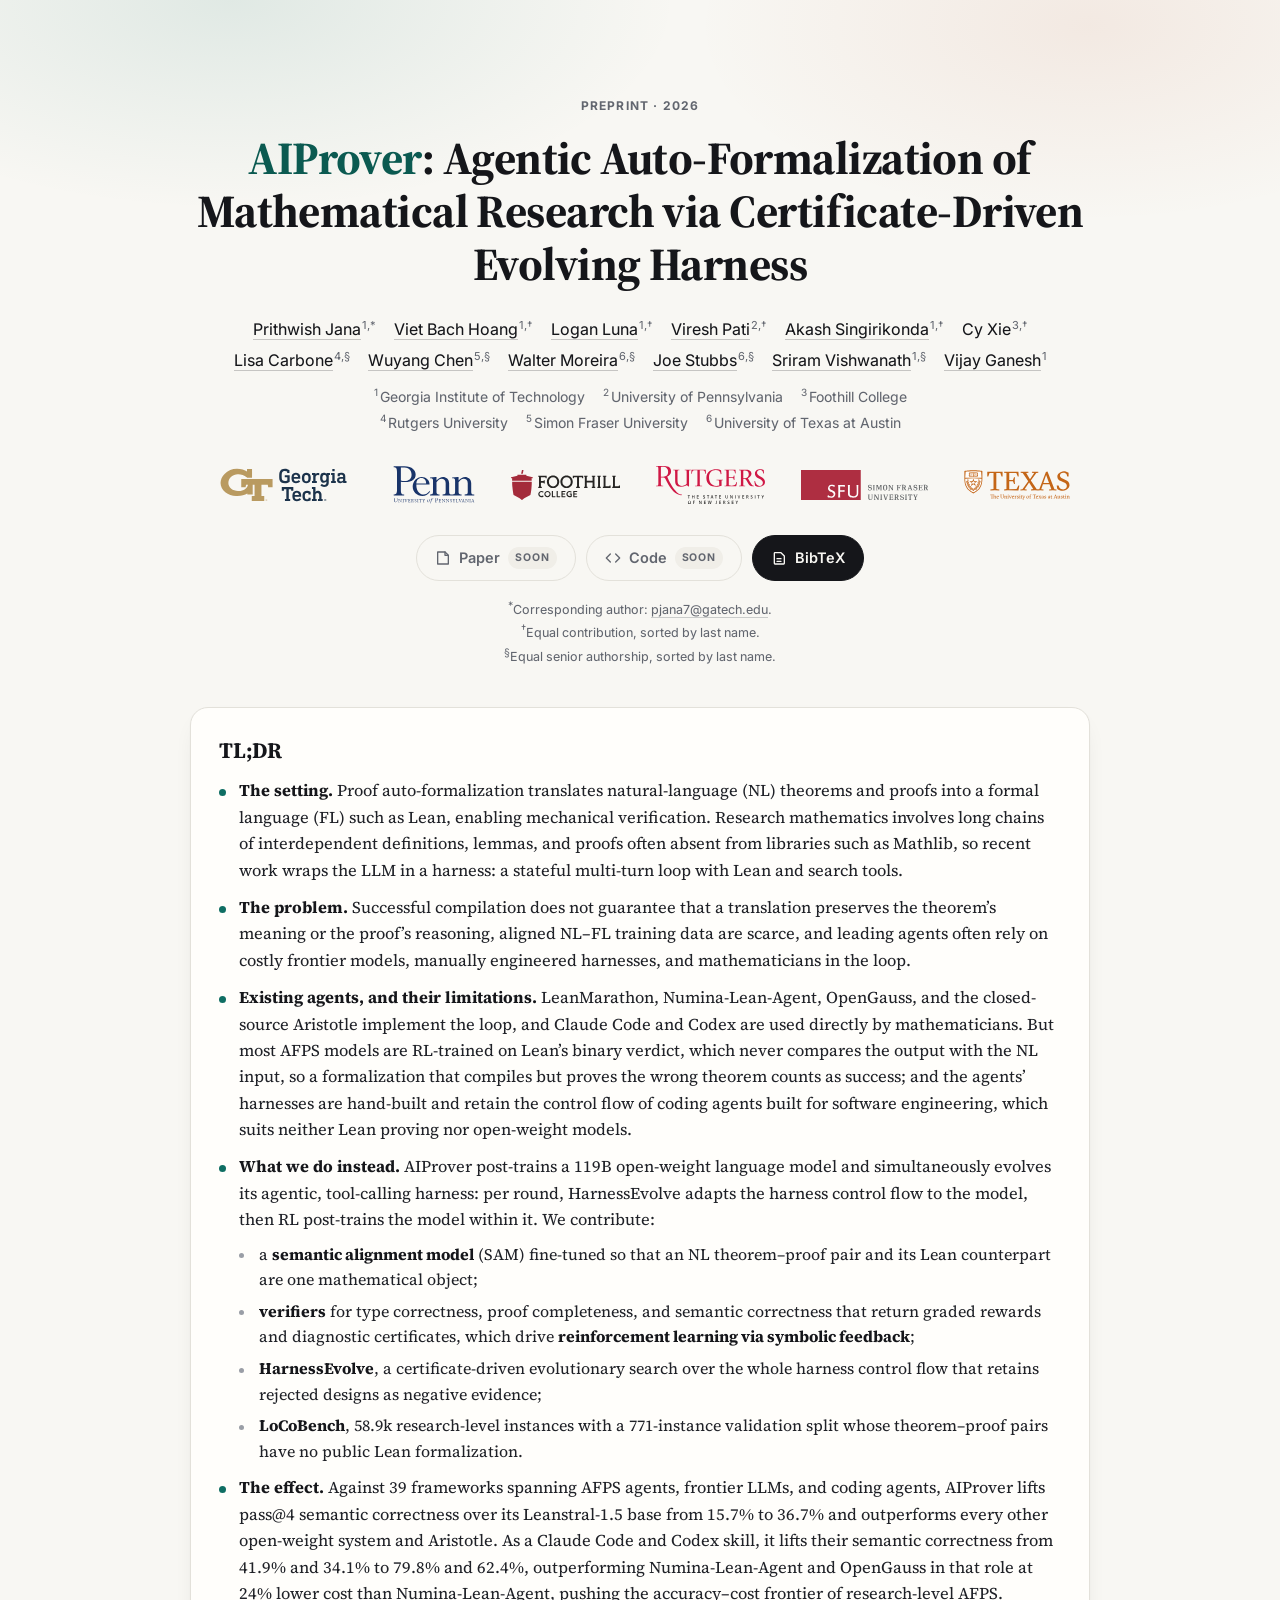
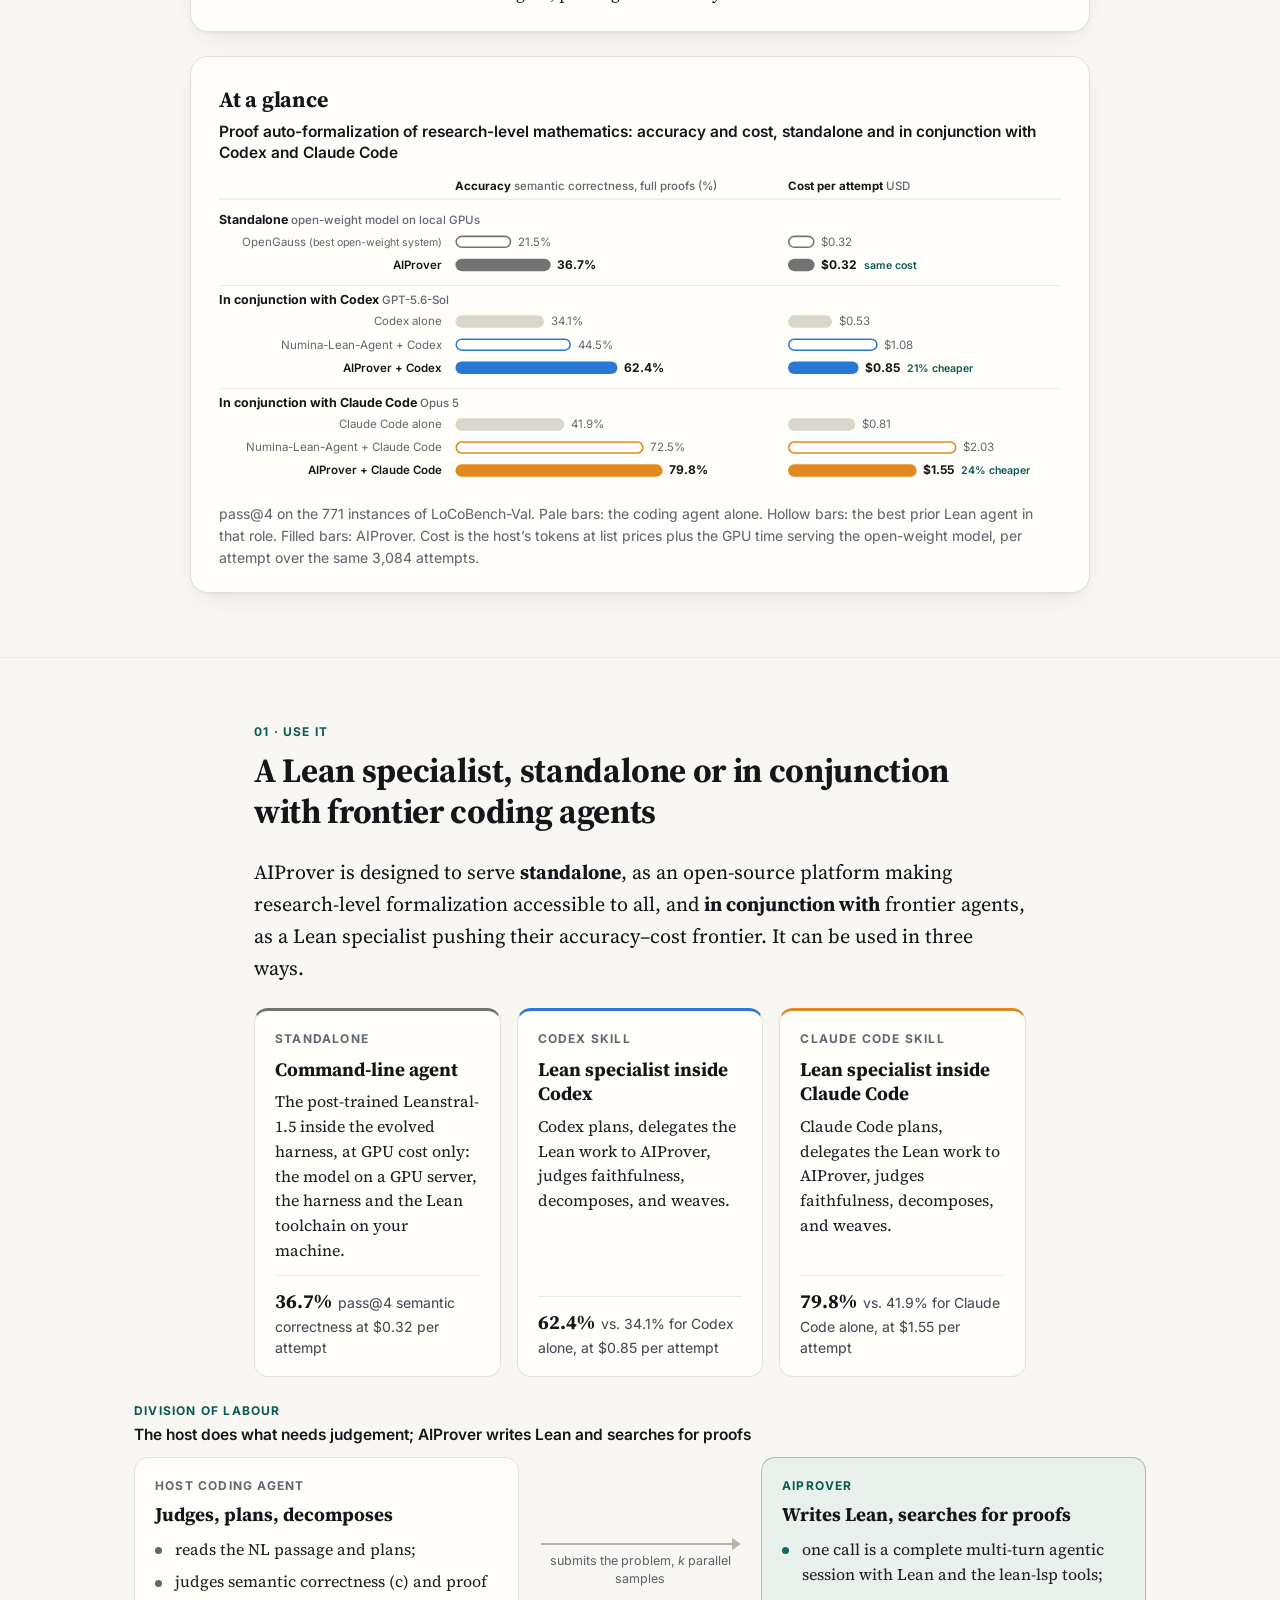
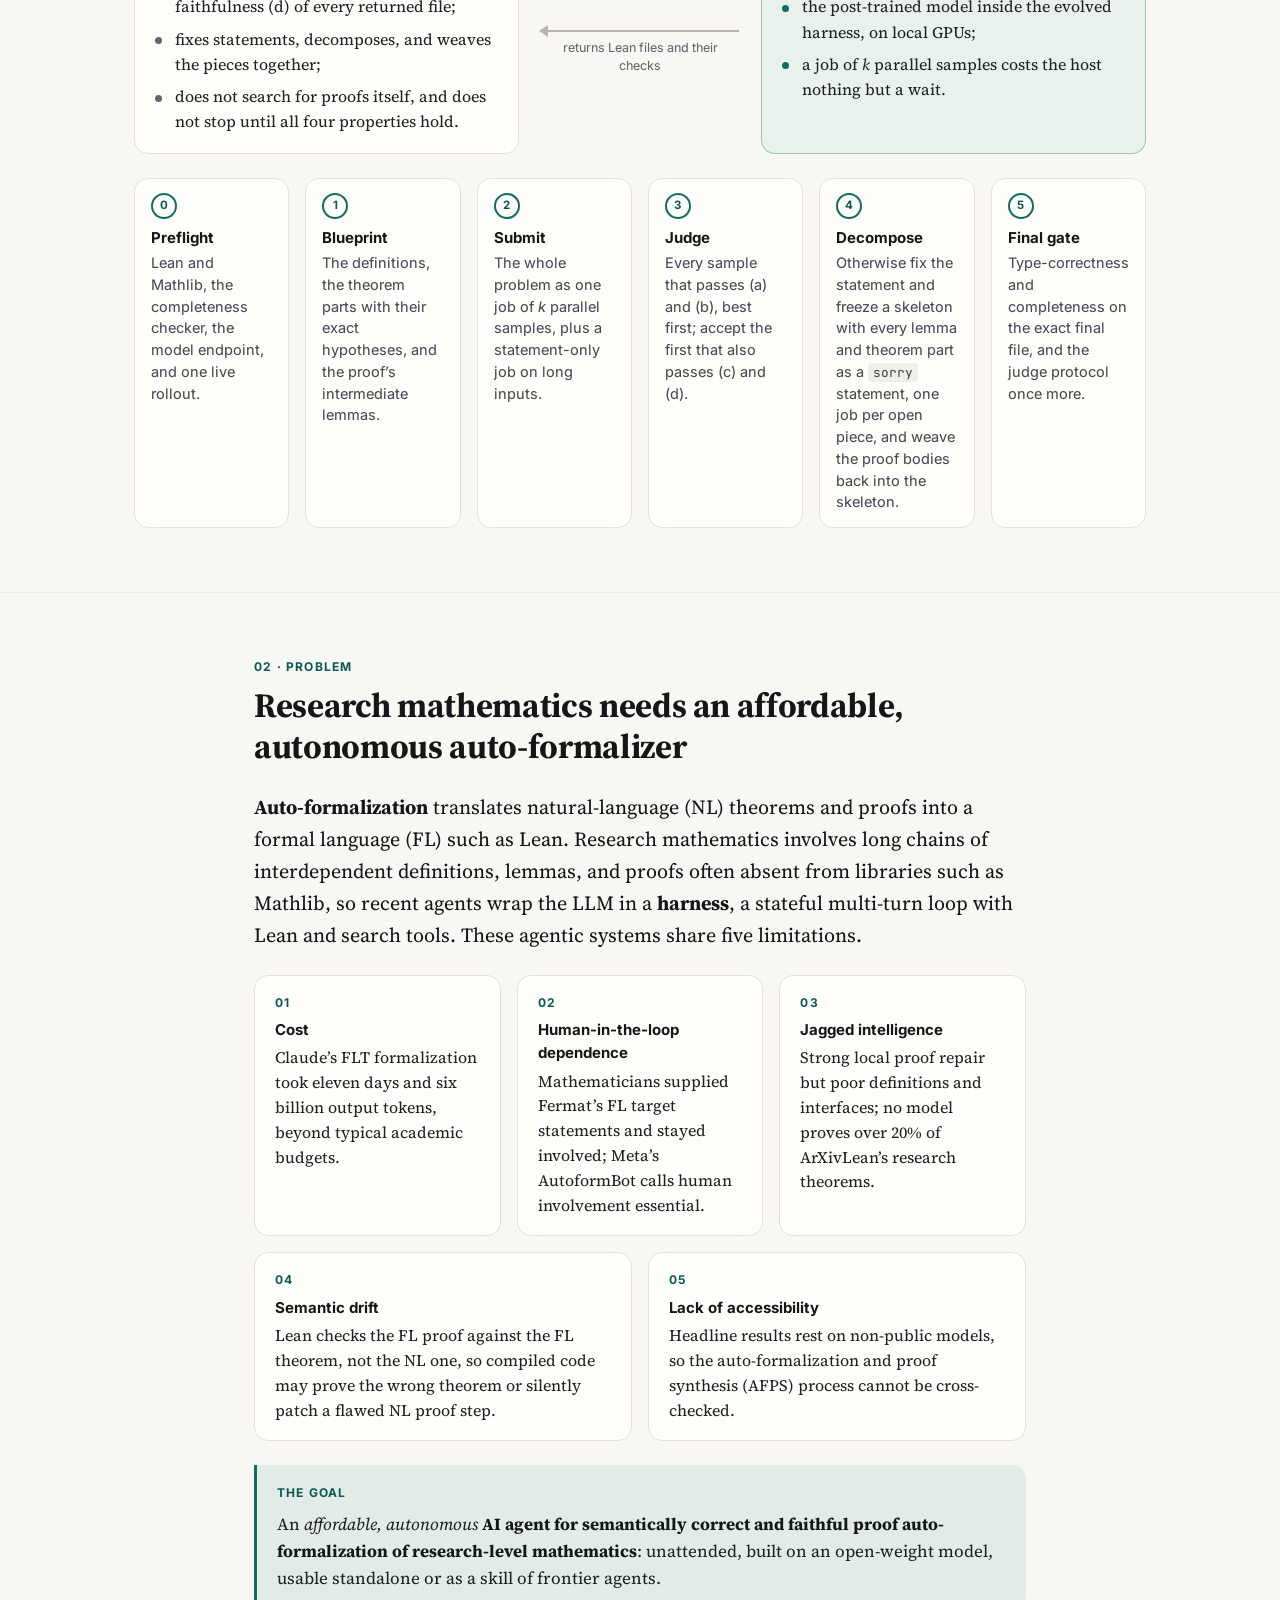
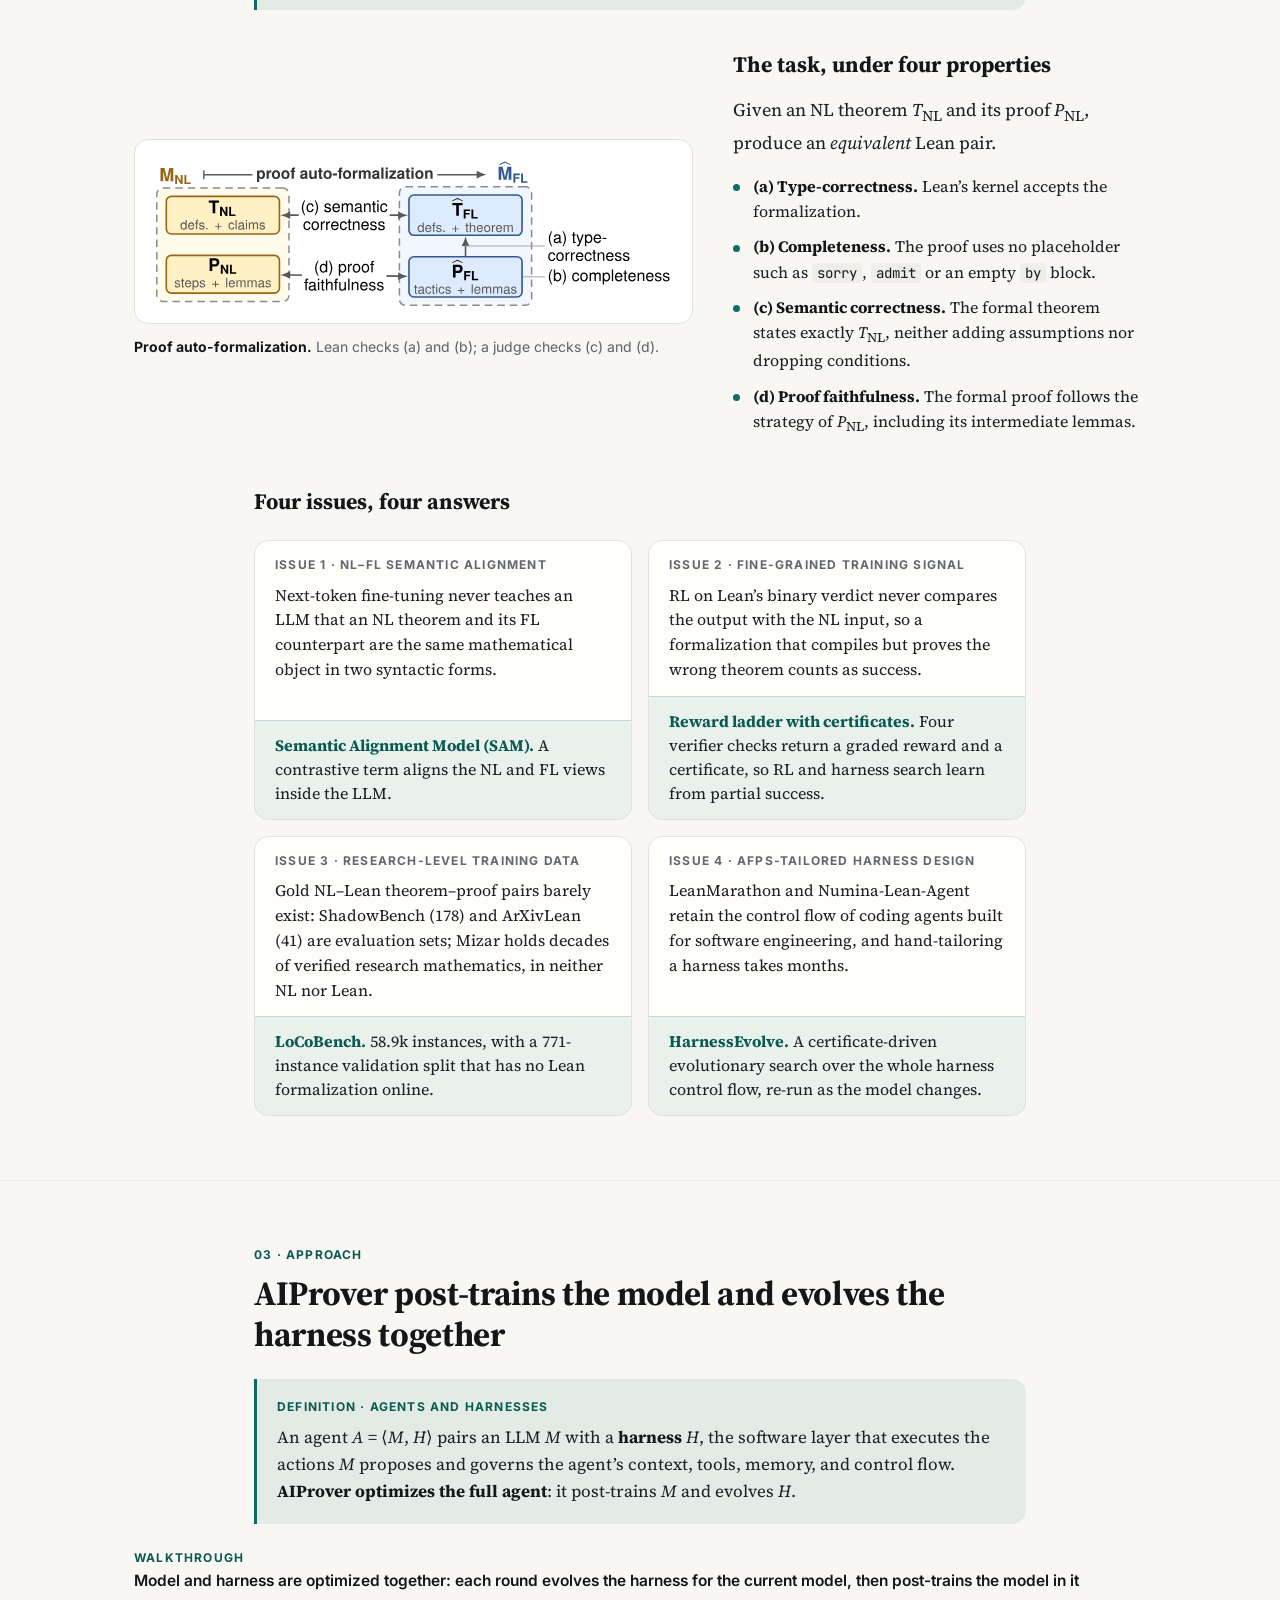
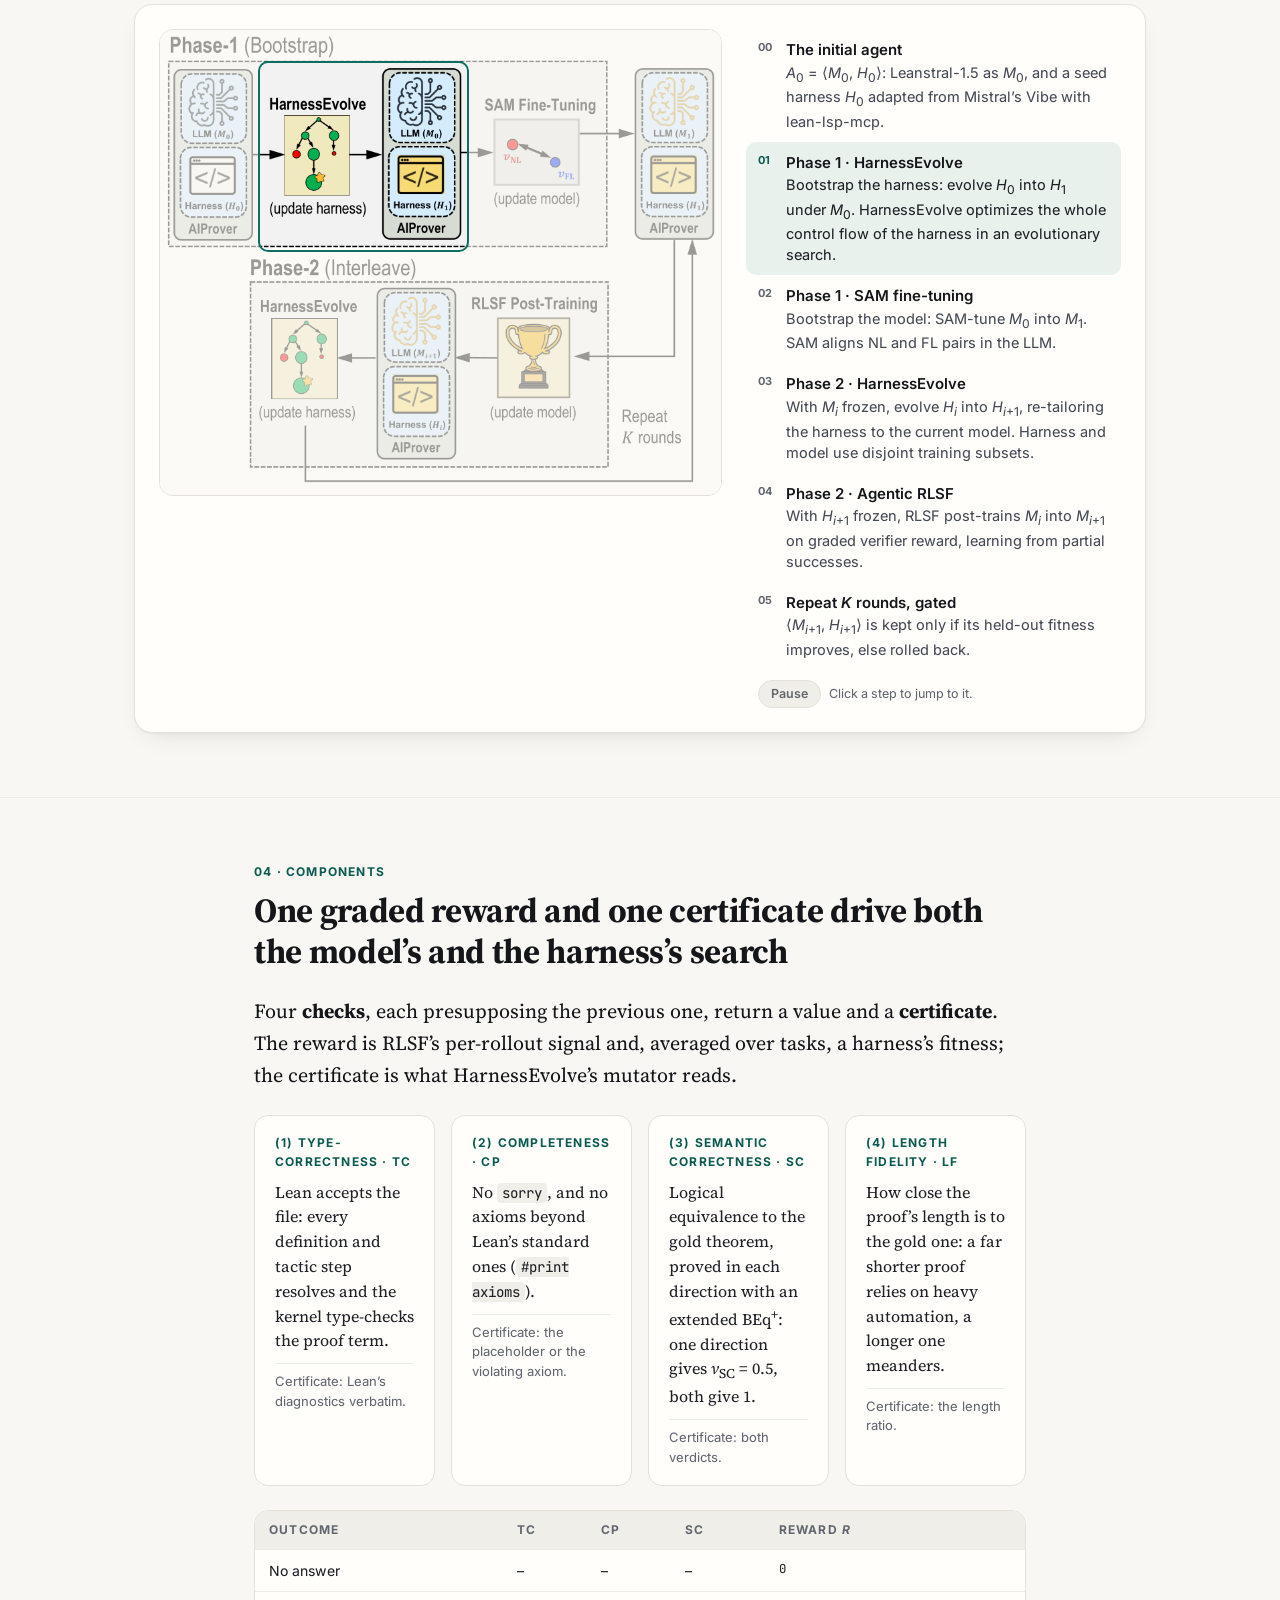
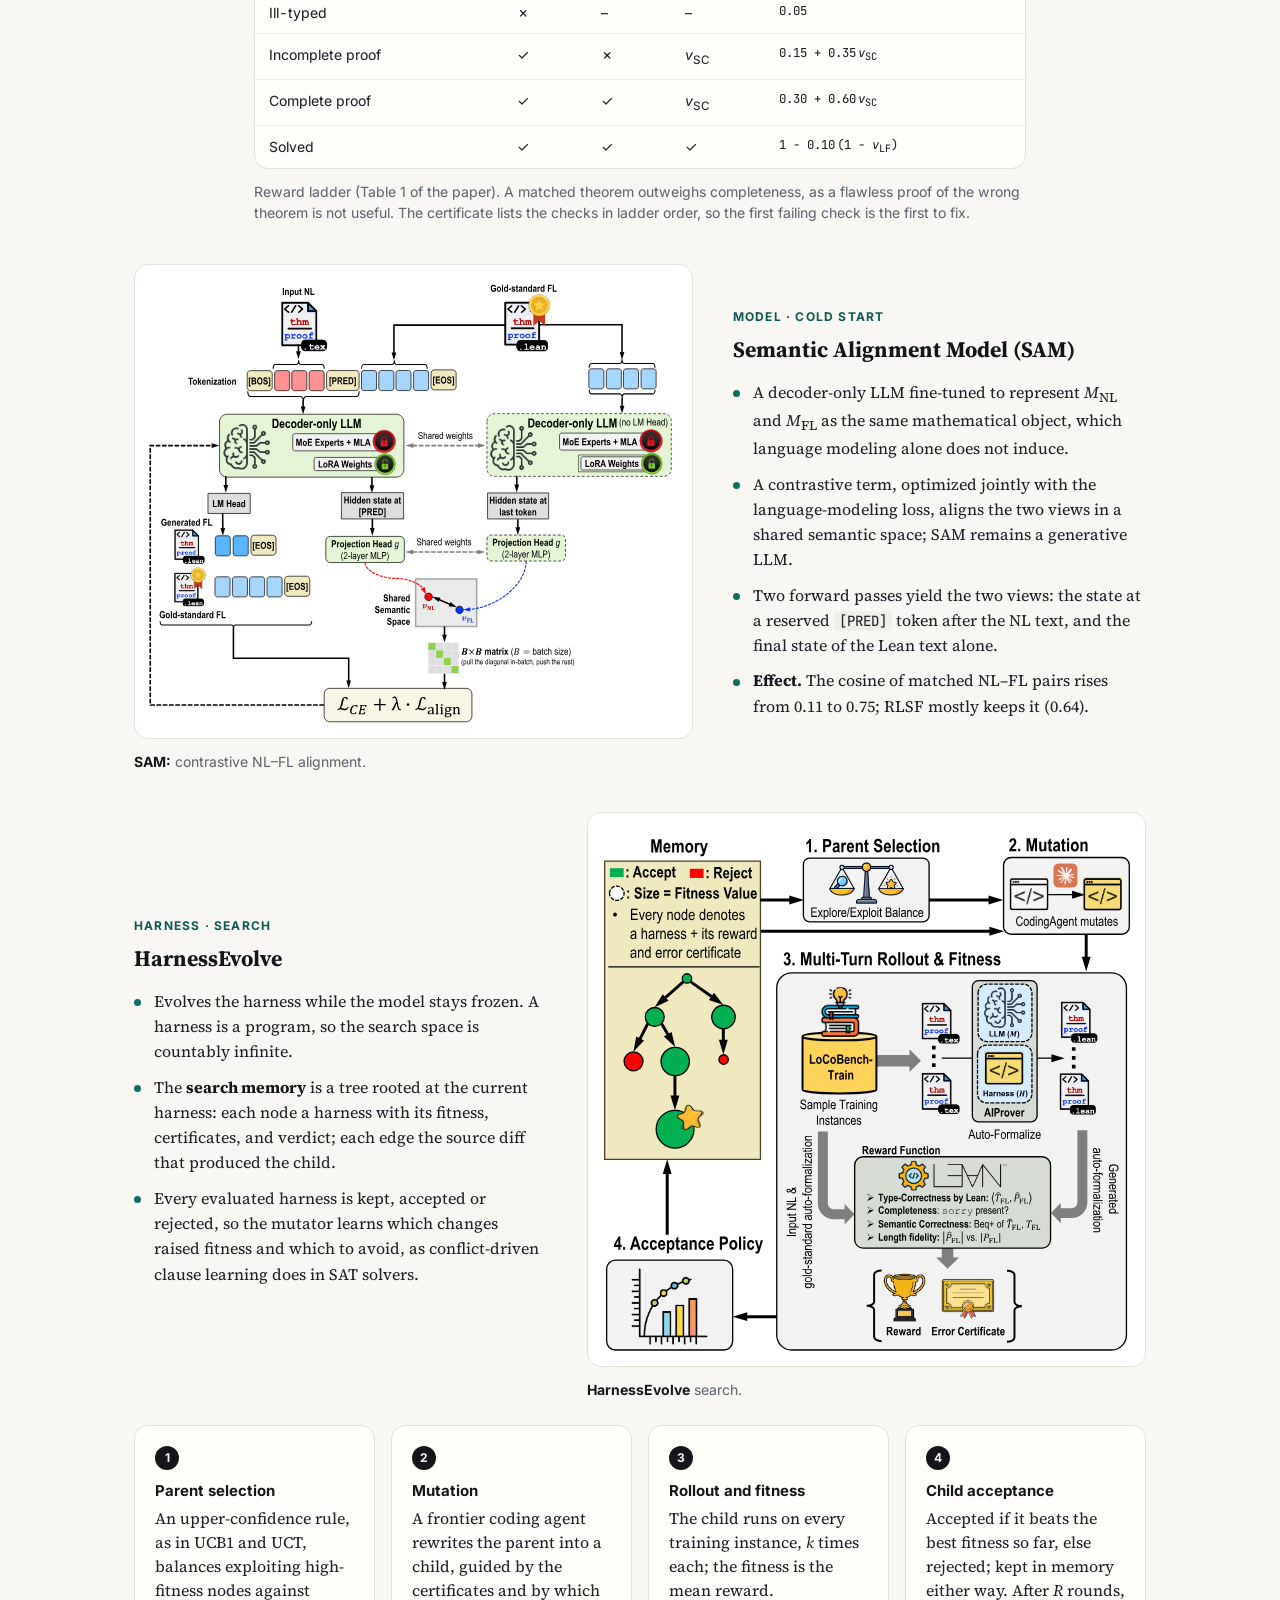
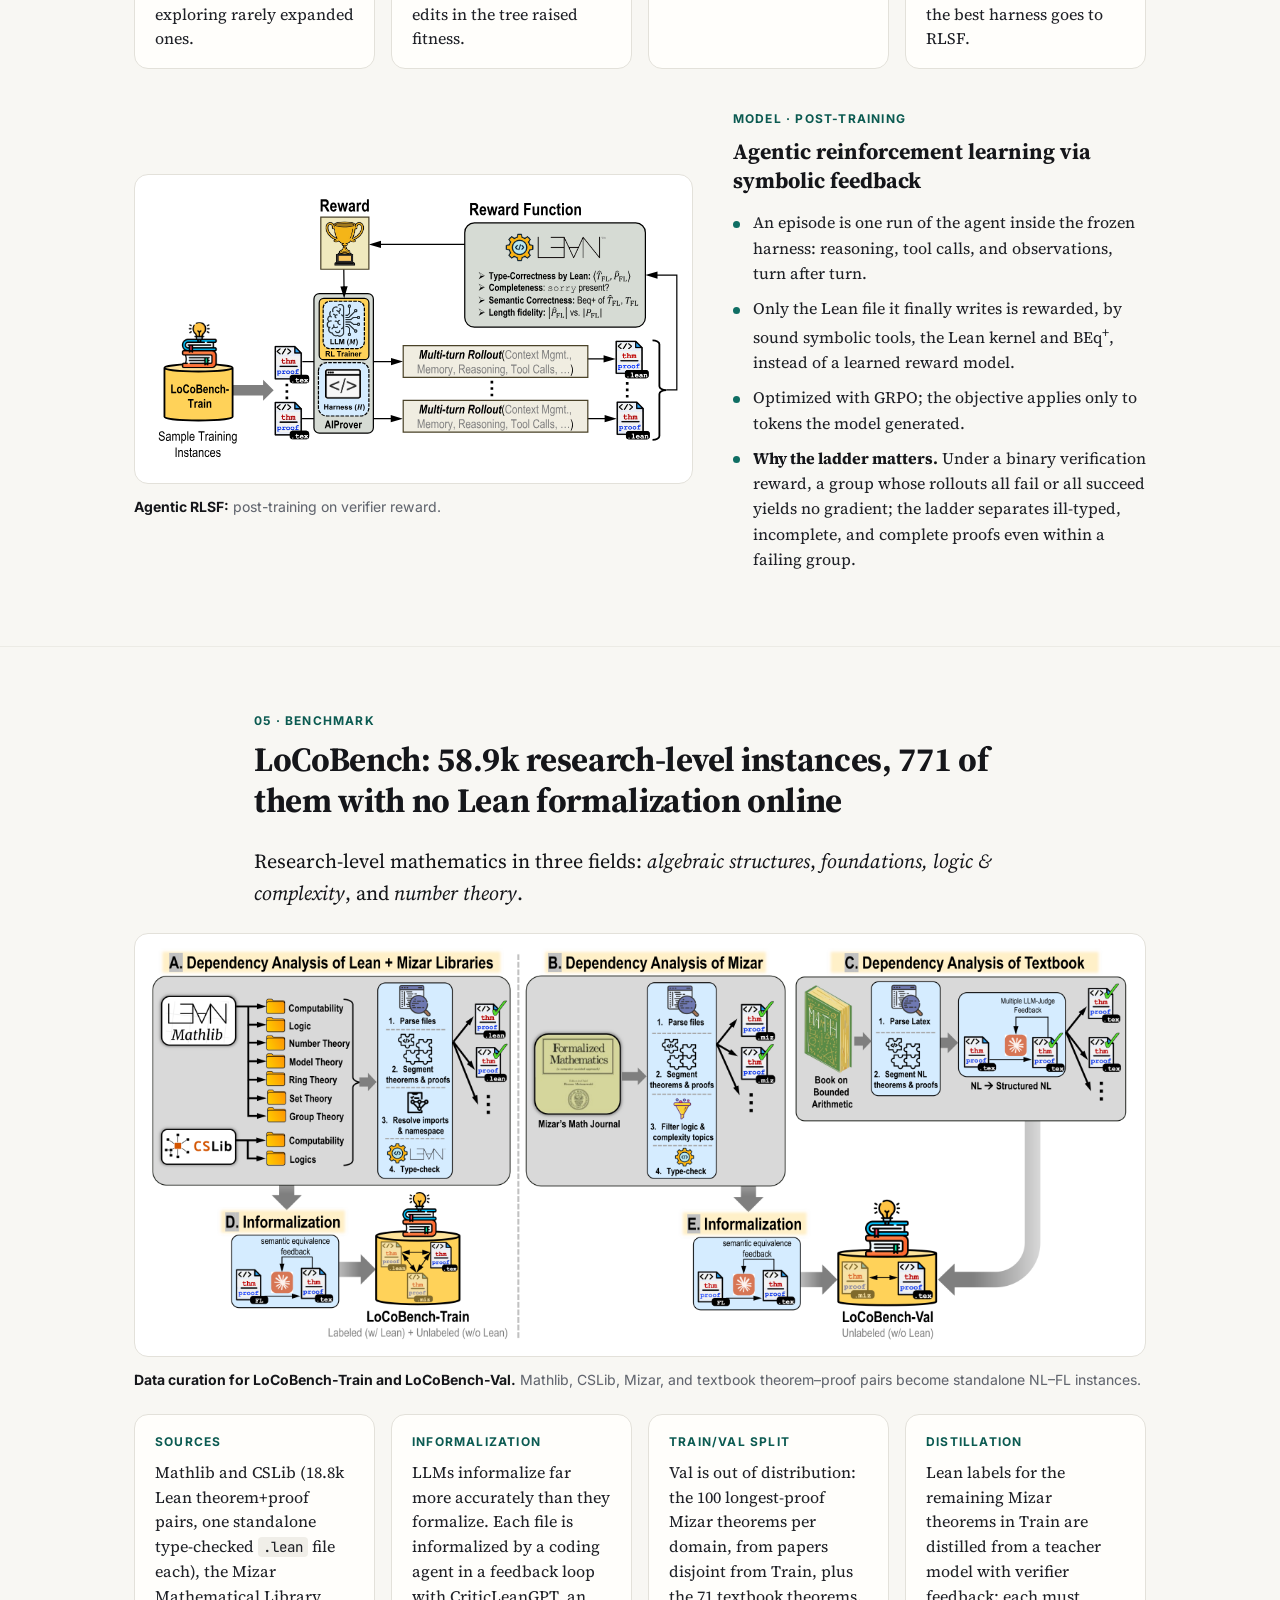
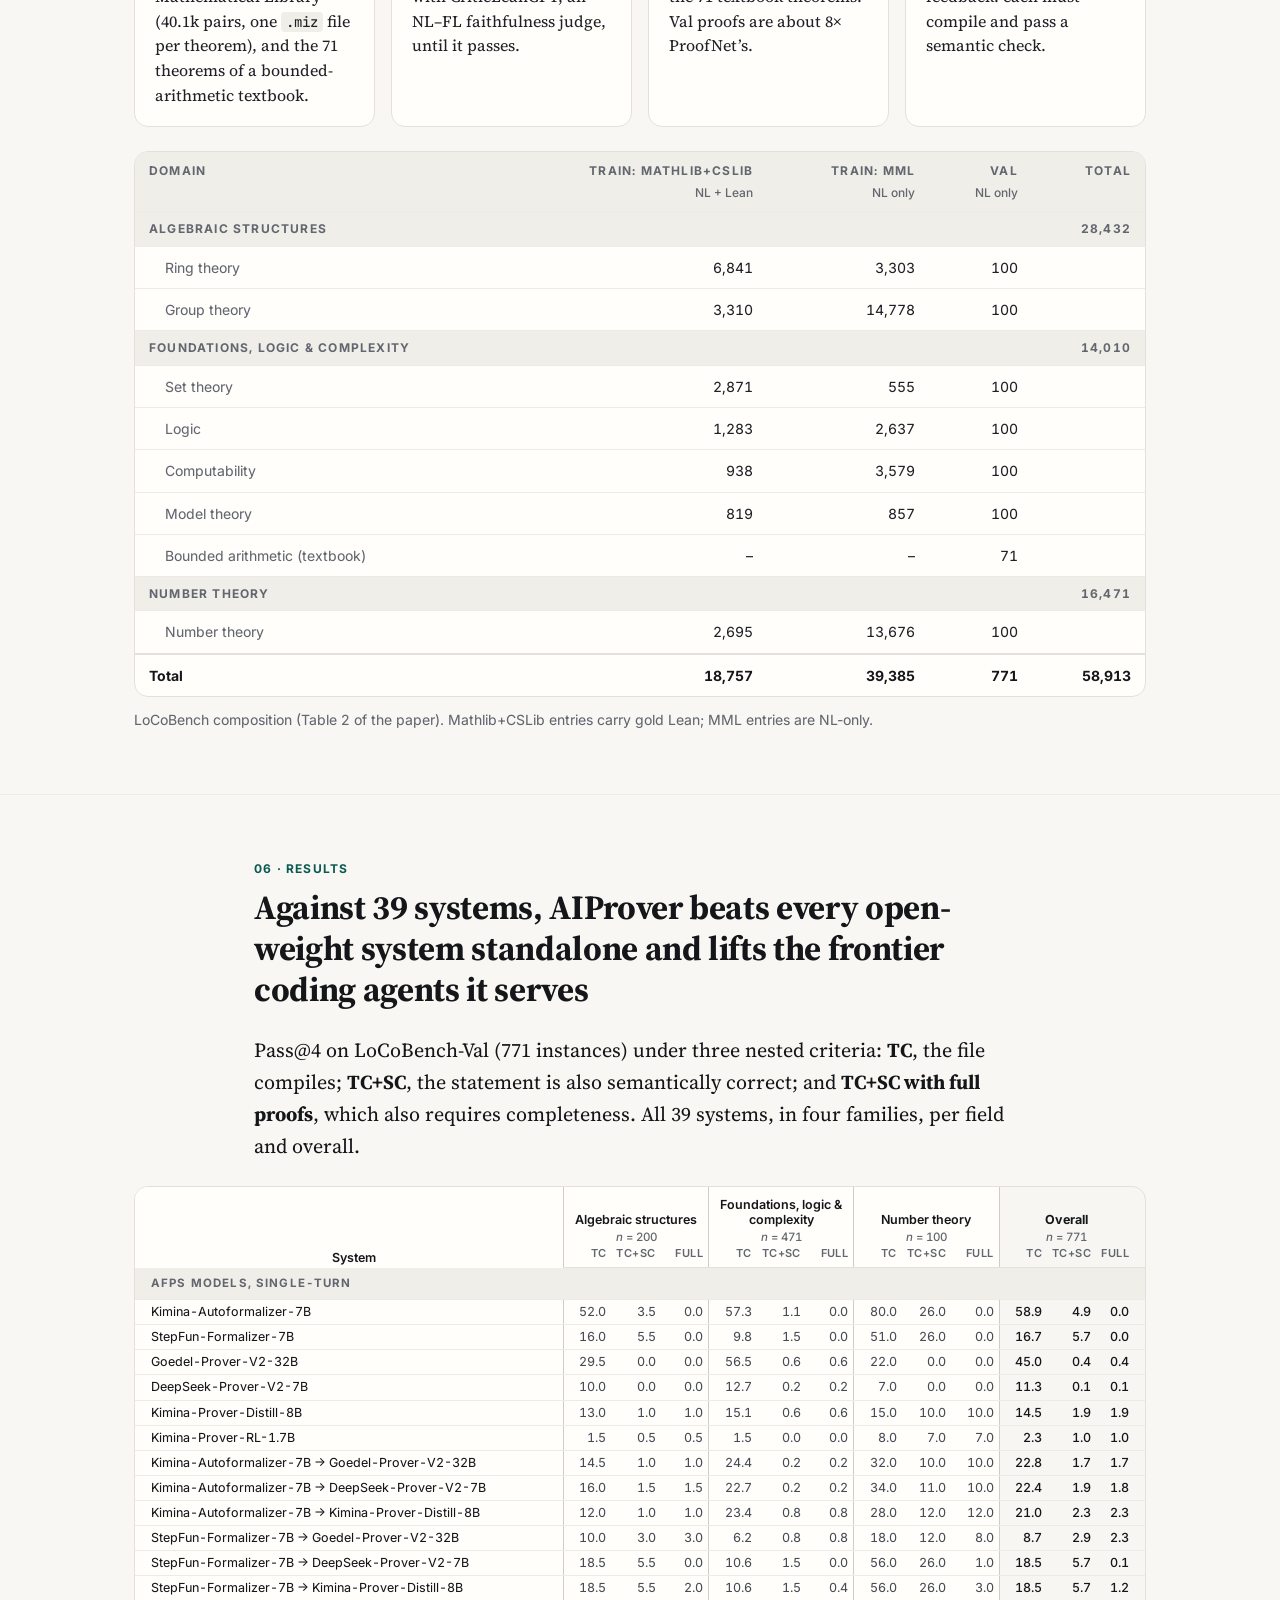
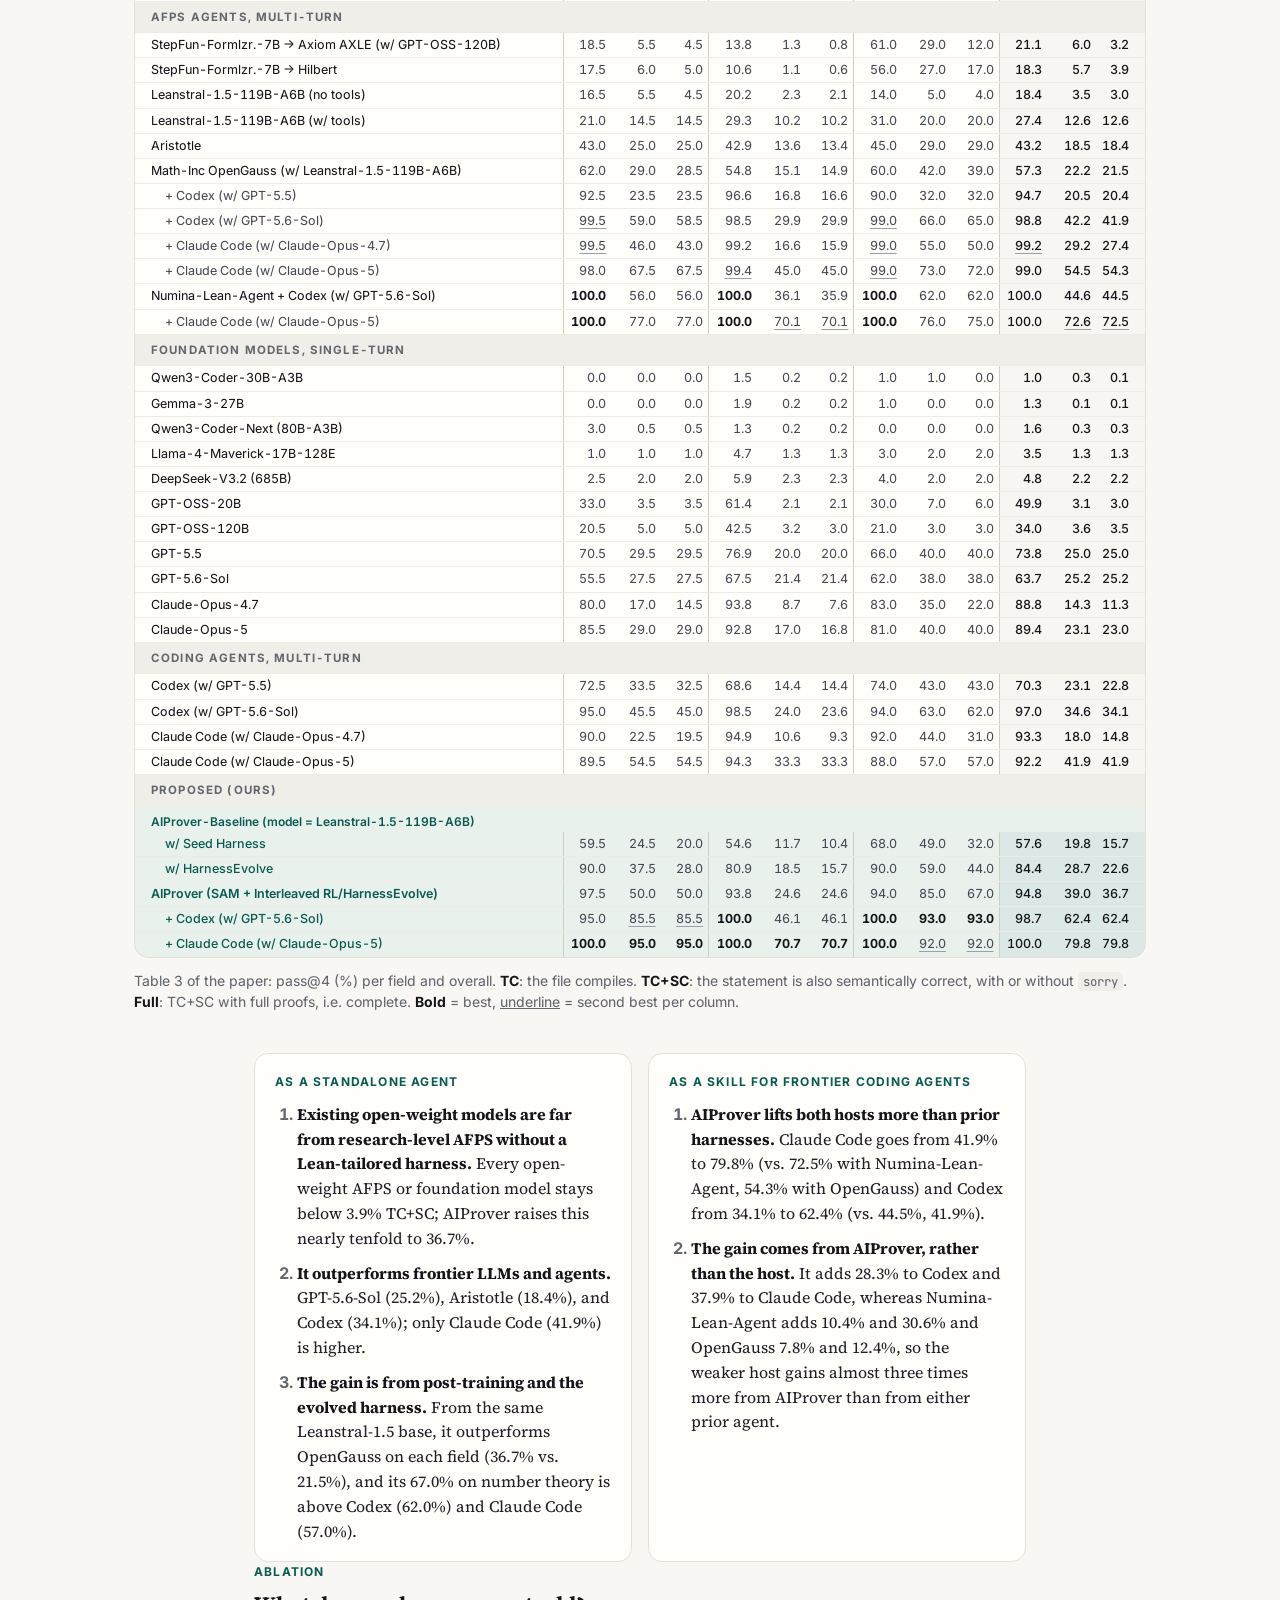
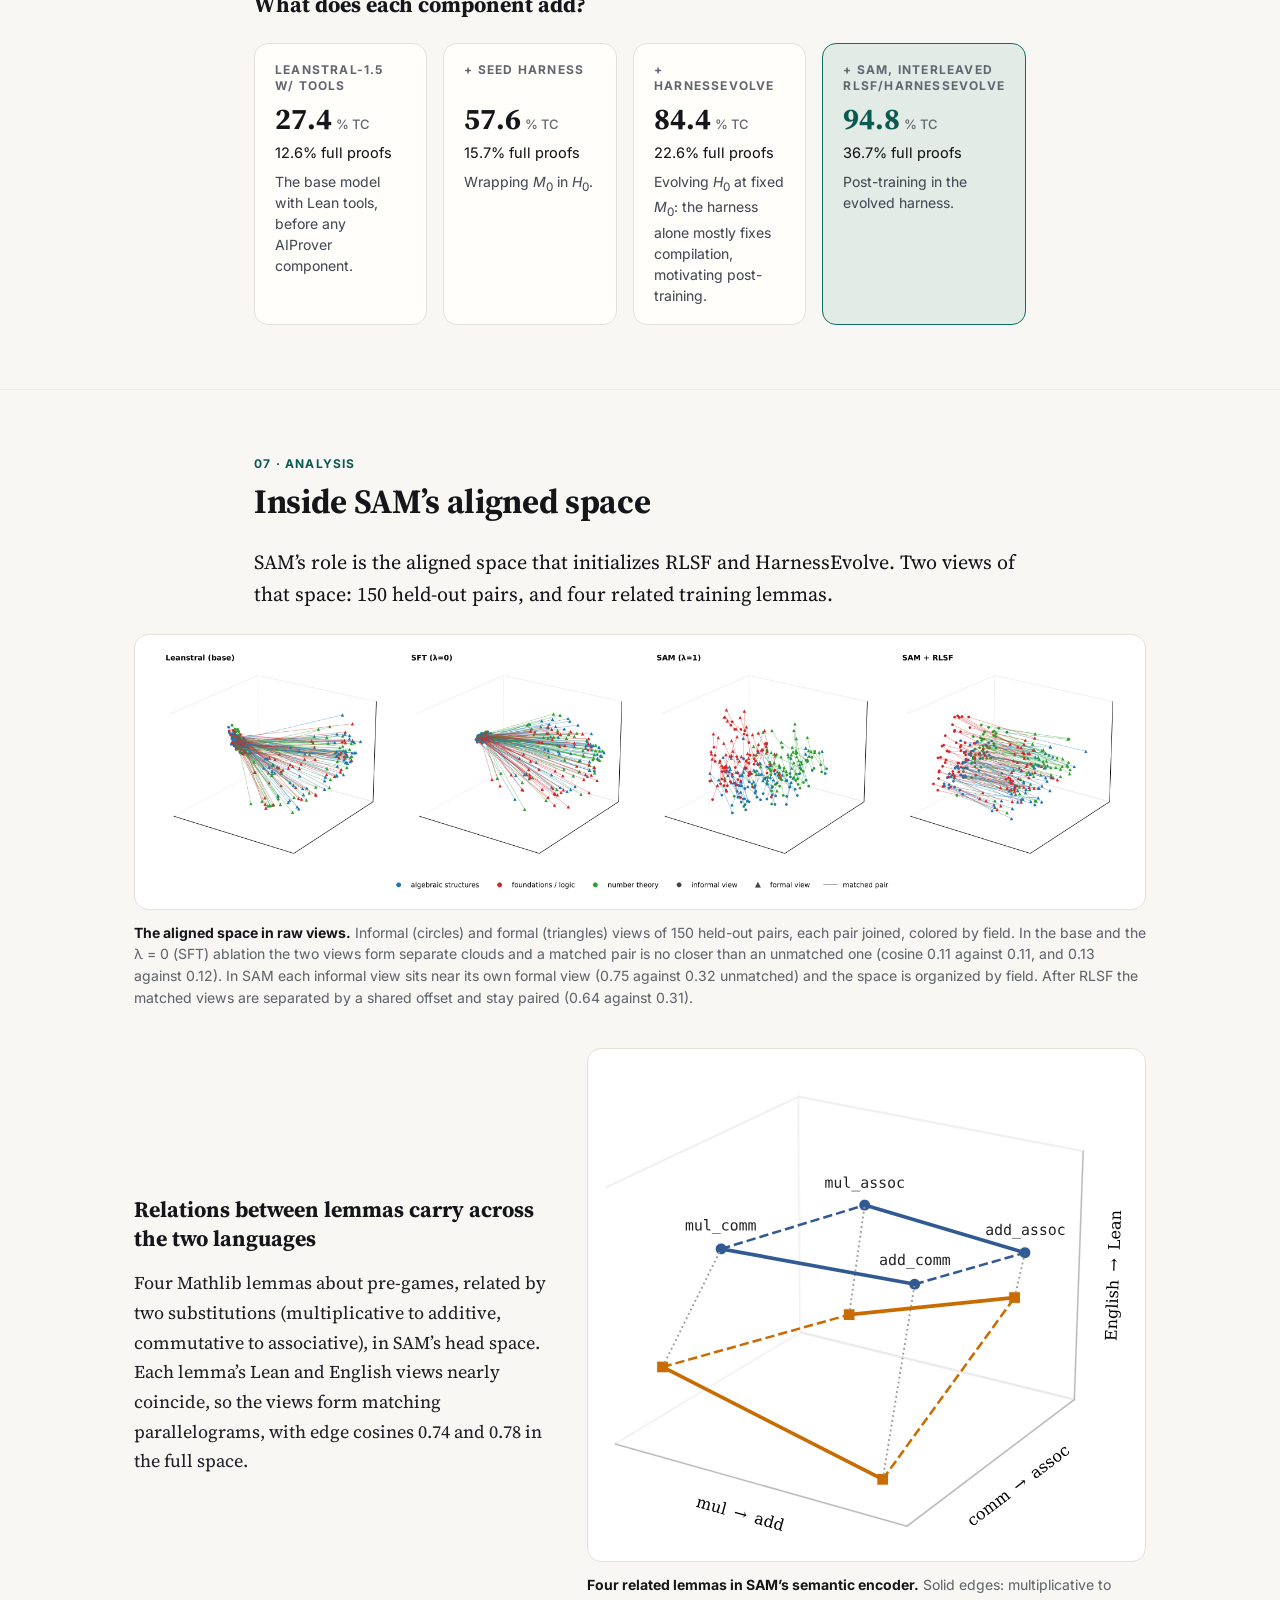
==== commit 913a4936: "AIProver cost chart: key back under the chart, two left-aligned rows that fit the chart column Co-Au" ====
--- a/AIProver/index.html
+++ b/AIProver/index.html
@@ -19,7 +19,7 @@
   <link rel="preconnect" href="https://fonts.googleapis.com">
   <link rel="preconnect" href="https://fonts.gstatic.com" crossorigin>
   <link href="https://fonts.googleapis.com/css2?family=Inter:wght@400;500;600;700;800&family=Source+Serif+4:ital,opsz,wght@0,8..60,400..700;1,8..60,400&family=JetBrains+Mono:wght@400;500&display=swap" rel="stylesheet">
-  <link rel="stylesheet" href="style.css?v=20261004c">
+  <link rel="stylesheet" href="style.css?v=20261004d">
   <noscript><style>.reveal{opacity:1;transform:none}.steps .ctl{display:none}</style></noscript>
 </head>
 <body>
@@ -525,6 +525,14 @@
 <g class="vlab" style="--d:.55s"><text x="302.7" y="141.8" text-anchor="end" font-size="17" font-weight="700" fill="#15161a">62.4%</text><text x="302.7" y="160.3" text-anchor="end" font-size="14.5" font-weight="500" fill="#454a55">$0.85</text></g>
 <g class="vlab" style="--d:.75s"><text x="519.1" y="73.9" text-anchor="end" font-size="17" font-weight="700" fill="#15161a">79.8%</text><text x="519.1" y="92.4" text-anchor="end" font-size="14.5" font-weight="500" fill="#454a55">$1.55</text></g>
 </g></svg>
+      <div class="keys">
+      <div class="key" role="group" aria-label="Key: host">
+        <span class="kl">Host (symbol):</span><span data-host="none"><svg viewBox="0 0 20 20" aria-hidden="true"><g stroke="#737373" stroke-width="2.2" stroke-linecap="round"><line x1="4.0" y1="10.0" x2="16.0" y2="10.0"/><line x1="10.0" y1="4.0" x2="10.0" y2="16.0"/><line x1="5.7" y1="5.7" x2="14.3" y2="14.3"/><line x1="5.7" y1="14.3" x2="14.3" y2="5.7"/></g></svg>standalone</span><span data-host="cdx"><svg viewBox="0 0 20 20" aria-hidden="true"><g stroke="#2a78d6" stroke-width="2.4" stroke-linecap="round"><line x1="4.0" y1="10.0" x2="16.0" y2="10.0"/><line x1="10.0" y1="4.0" x2="10.0" y2="16.0"/></g></svg>Codex (GPT-5.6-Sol)</span><span data-host="cc"><svg viewBox="0 0 20 20" aria-hidden="true"><g stroke="#e08a1e" stroke-width="2.4" stroke-linecap="round"><line x1="5.5" y1="5.5" x2="14.5" y2="14.5"/><line x1="5.5" y1="14.5" x2="14.5" y2="5.5"/></g></svg>Claude Code (Opus 5)</span>
+      </div>
+      <div class="key" role="group" aria-label="Key: Lean agent">
+        <span class="kl">Lean agent (shape):</span><span data-agent="AIProver"><svg viewBox="0 0 20 20" aria-hidden="true"><circle cx="10" cy="10" r="7" fill="#15161a"/></svg>AIProver</span><span data-agent="Numina-Lean-Agent"><svg viewBox="0 0 20 20" aria-hidden="true"><polygon points="10,2 18,16 2,16" fill="#fff" stroke="#15161a" stroke-width="1.8"/></svg>Numina-Lean-Agent</span><span data-agent="OpenGauss"><svg viewBox="0 0 20 20" aria-hidden="true"><rect x="3" y="3" width="14" height="14" fill="#fff" stroke="#15161a" stroke-width="1.8"/></svg>OpenGauss</span>
+      </div>
+      </div>
       </div>
       <ol class="steps" aria-label="How to read the chart">
         <li data-step="0" data-n="01"><b>Frontier coding agents alone</b>Codex (GPT-5.6-Sol) reaches 34.1% at $0.53 per attempt; Claude Code (Opus 5) 41.9% at $0.81.</li>
@@ -532,14 +540,6 @@
         <li data-step="2" data-n="03"><b>AIProver</b>36.7% at the same $0.32 standalone; 62.4% at $0.85 with Codex; 79.8% at $1.55 with Claude Code: more accurate and cheaper than Numina-Lean-Agent in both roles. Every other configuration lies in the shaded region, costlier and less accurate than AIProver, so AIProver forms the accuracy&ndash;cost Pareto frontier.</li>
         <li class="ctl"><button type="button">Replay</button><span>Click a step to jump to it.</span></li>
       </ol>
-      <div class="keys">
-      <div class="key" role="group" aria-label="Key: host">
-        <span class="kl">Host (symbol):</span><span data-host="none"><svg viewBox="0 0 20 20" aria-hidden="true"><g stroke="#737373" stroke-width="2.2" stroke-linecap="round"><line x1="4.0" y1="10.0" x2="16.0" y2="10.0"/><line x1="10.0" y1="4.0" x2="10.0" y2="16.0"/><line x1="5.7" y1="5.7" x2="14.3" y2="14.3"/><line x1="5.7" y1="14.3" x2="14.3" y2="5.7"/></g></svg>standalone</span><span data-host="cdx"><svg viewBox="0 0 20 20" aria-hidden="true"><g stroke="#2a78d6" stroke-width="2.4" stroke-linecap="round"><line x1="4.0" y1="10.0" x2="16.0" y2="10.0"/><line x1="10.0" y1="4.0" x2="10.0" y2="16.0"/></g></svg>Codex (GPT-5.6-Sol)</span><span data-host="cc"><svg viewBox="0 0 20 20" aria-hidden="true"><g stroke="#e08a1e" stroke-width="2.4" stroke-linecap="round"><line x1="5.5" y1="5.5" x2="14.5" y2="14.5"/><line x1="5.5" y1="14.5" x2="14.5" y2="5.5"/></g></svg>Claude Code (Opus 5)</span>
-      </div>
-      <div class="key" role="group" aria-label="Key: Lean agent">
-        <span class="kl">Lean agent (shape):</span><span data-agent="AIProver"><svg viewBox="0 0 20 20" aria-hidden="true"><circle cx="10" cy="10" r="7" fill="#15161a"/></svg>AIProver</span><span data-agent="Numina-Lean-Agent"><svg viewBox="0 0 20 20" aria-hidden="true"><polygon points="10,2 18,16 2,16" fill="#fff" stroke="#15161a" stroke-width="1.8"/></svg>Numina-Lean-Agent</span><span data-agent="OpenGauss"><svg viewBox="0 0 20 20" aria-hidden="true"><rect x="3" y="3" width="14" height="14" fill="#fff" stroke="#15161a" stroke-width="1.8"/></svg>OpenGauss</span>
-      </div>
-      </div>
     </div>
     <p class="tnote">Hover a point for its configuration.</p>
     <div class="cost3 reveal">
--- a/AIProver/style.css
+++ b/AIProver/style.css
@@ -246,7 +246,10 @@
 .chartwrap .fighead { grid-column: 1 / -1; margin-bottom: 0; }
 .chartcol { min-width: 0; overflow-x: auto; }
 .chartwrap .steps { padding-top: 2px; }
-.chartwrap .keys { grid-column: 1 / -1; border-top: 1px solid var(--rule-soft); padding-top: 10px; }
+.chartwrap .keys { border-top: 1px solid var(--rule-soft); margin-top: 12px; padding-top: 10px; }
+.chartcol .key { justify-content: flex-start; font-size: 13.5px; gap: 6px 14px; margin: 4px 0 0; }
+.chartcol .key .kl { min-width: 122px; }
+.chartcol .key svg { width: 18px; height: 18px; }
 .chart { display: block; width: 100%; height: auto; }
 .chart text { font-family: var(--sans); }
 .chart .hit { fill: transparent; cursor: pointer; }
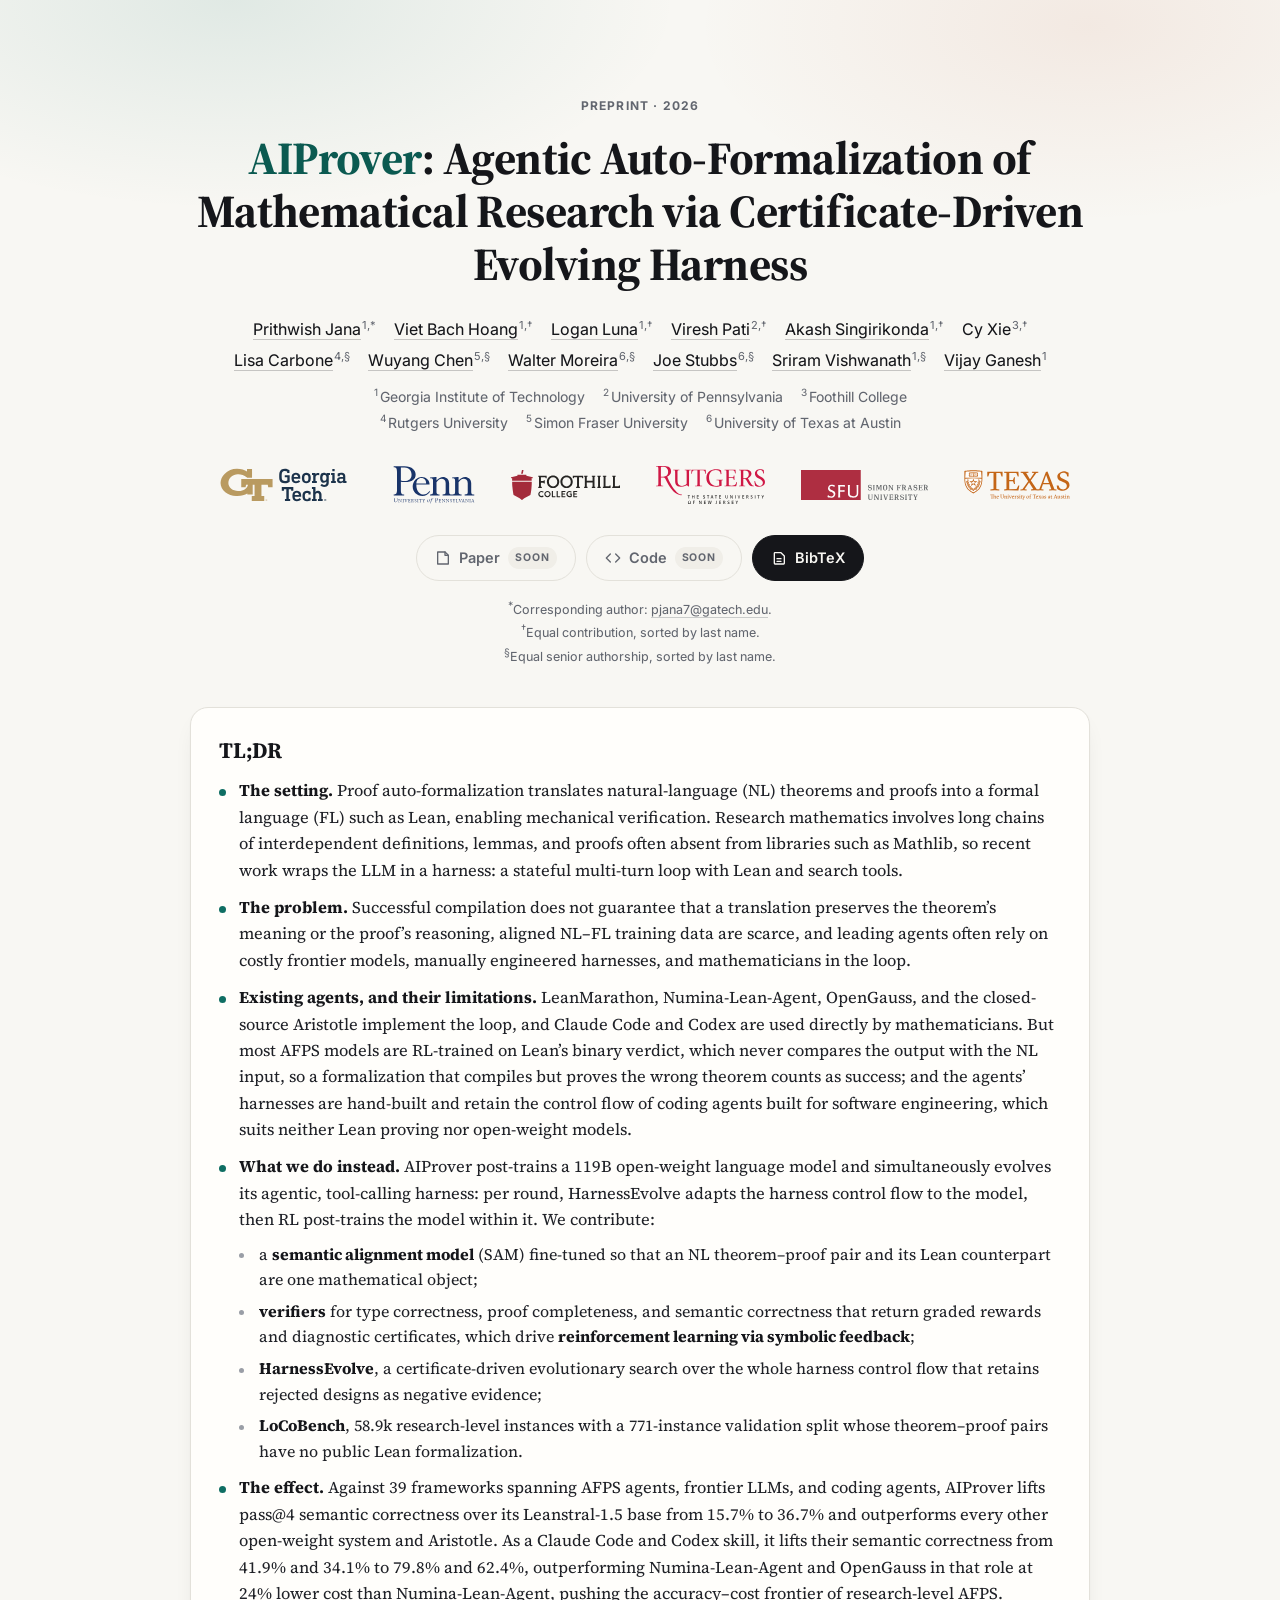
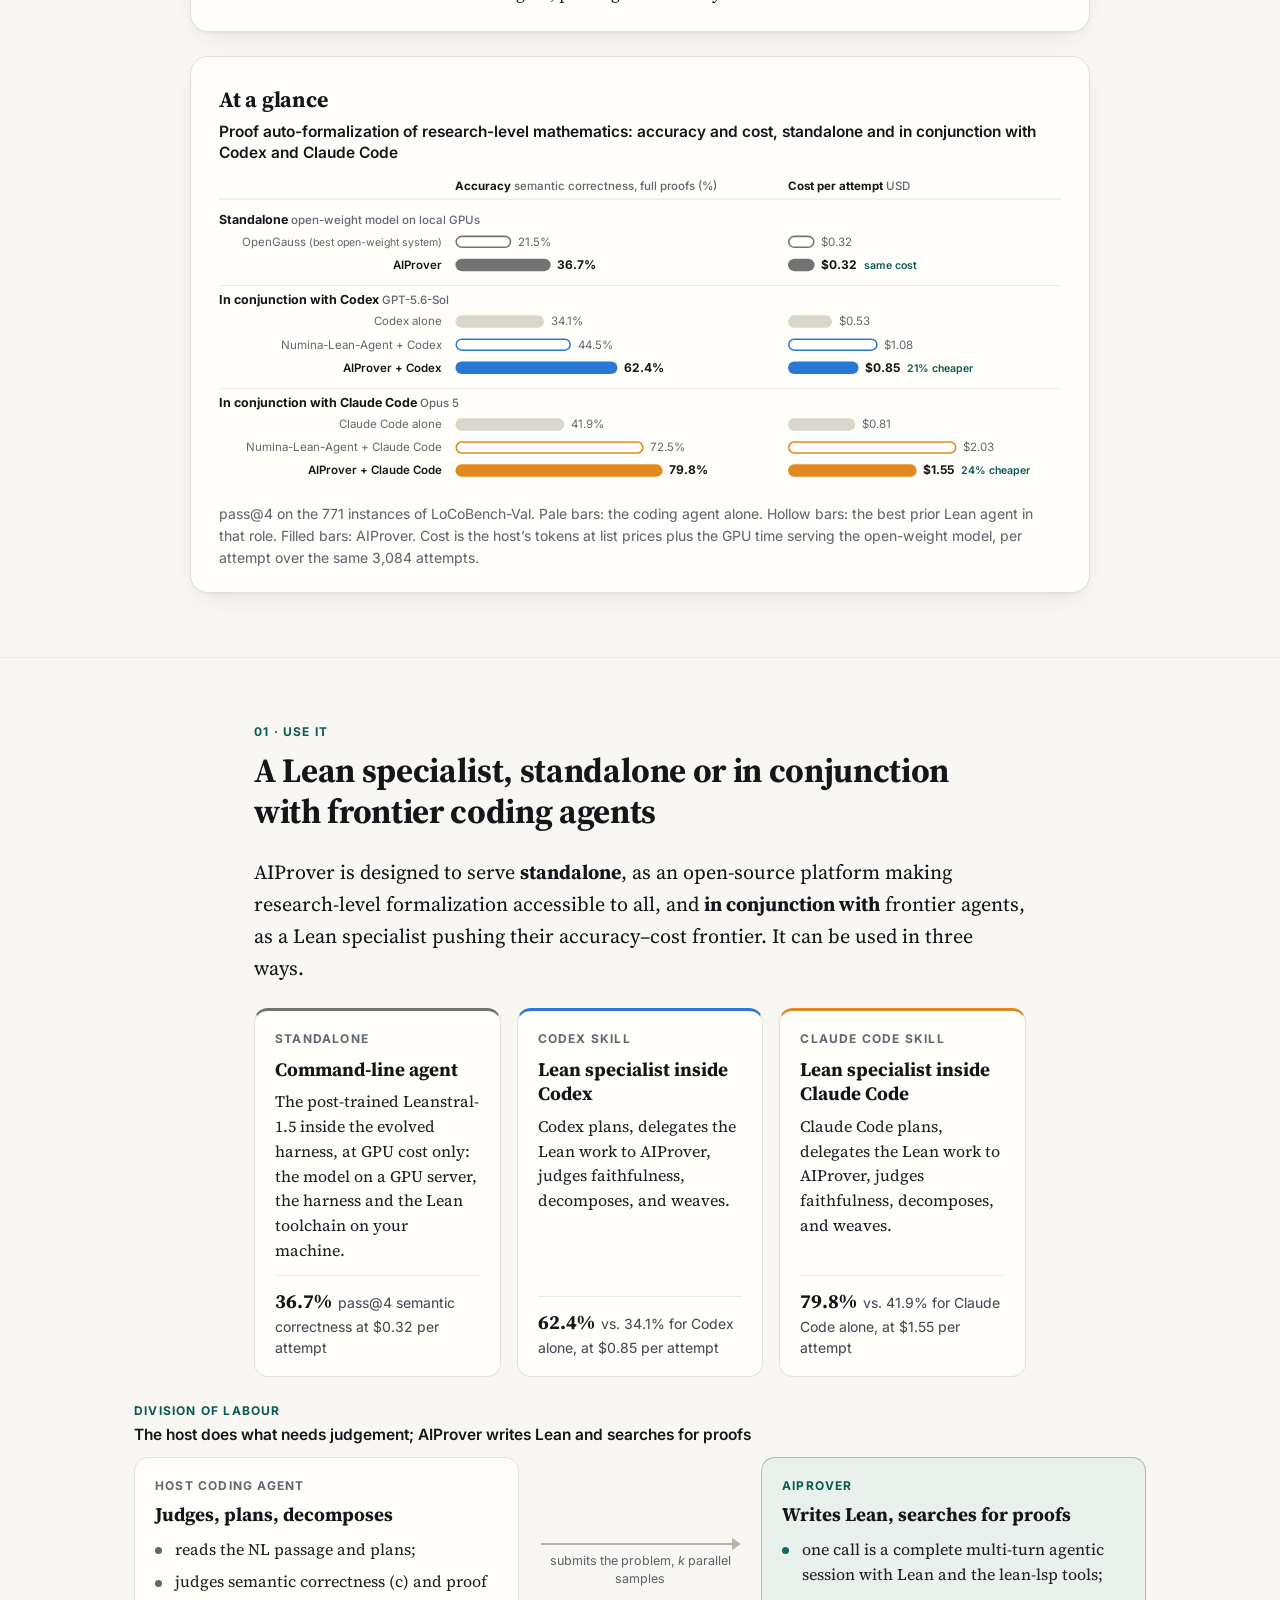
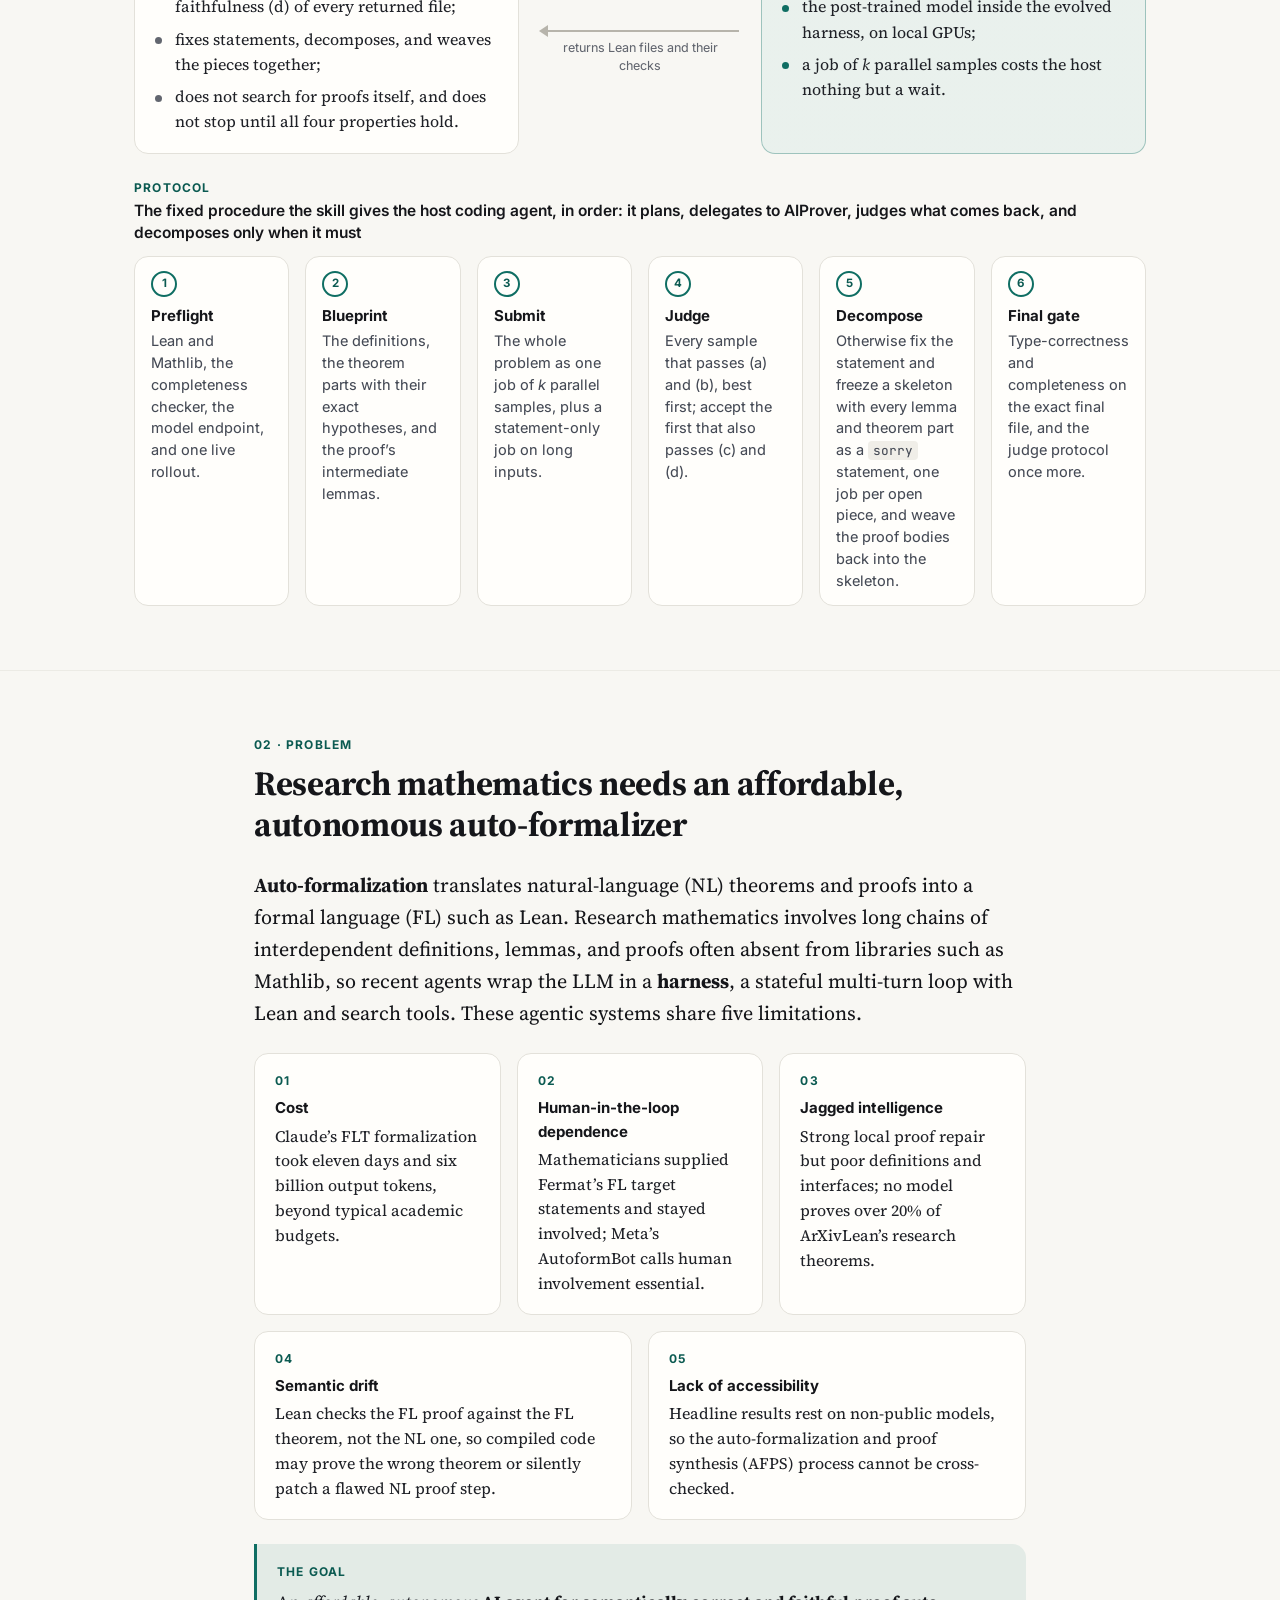
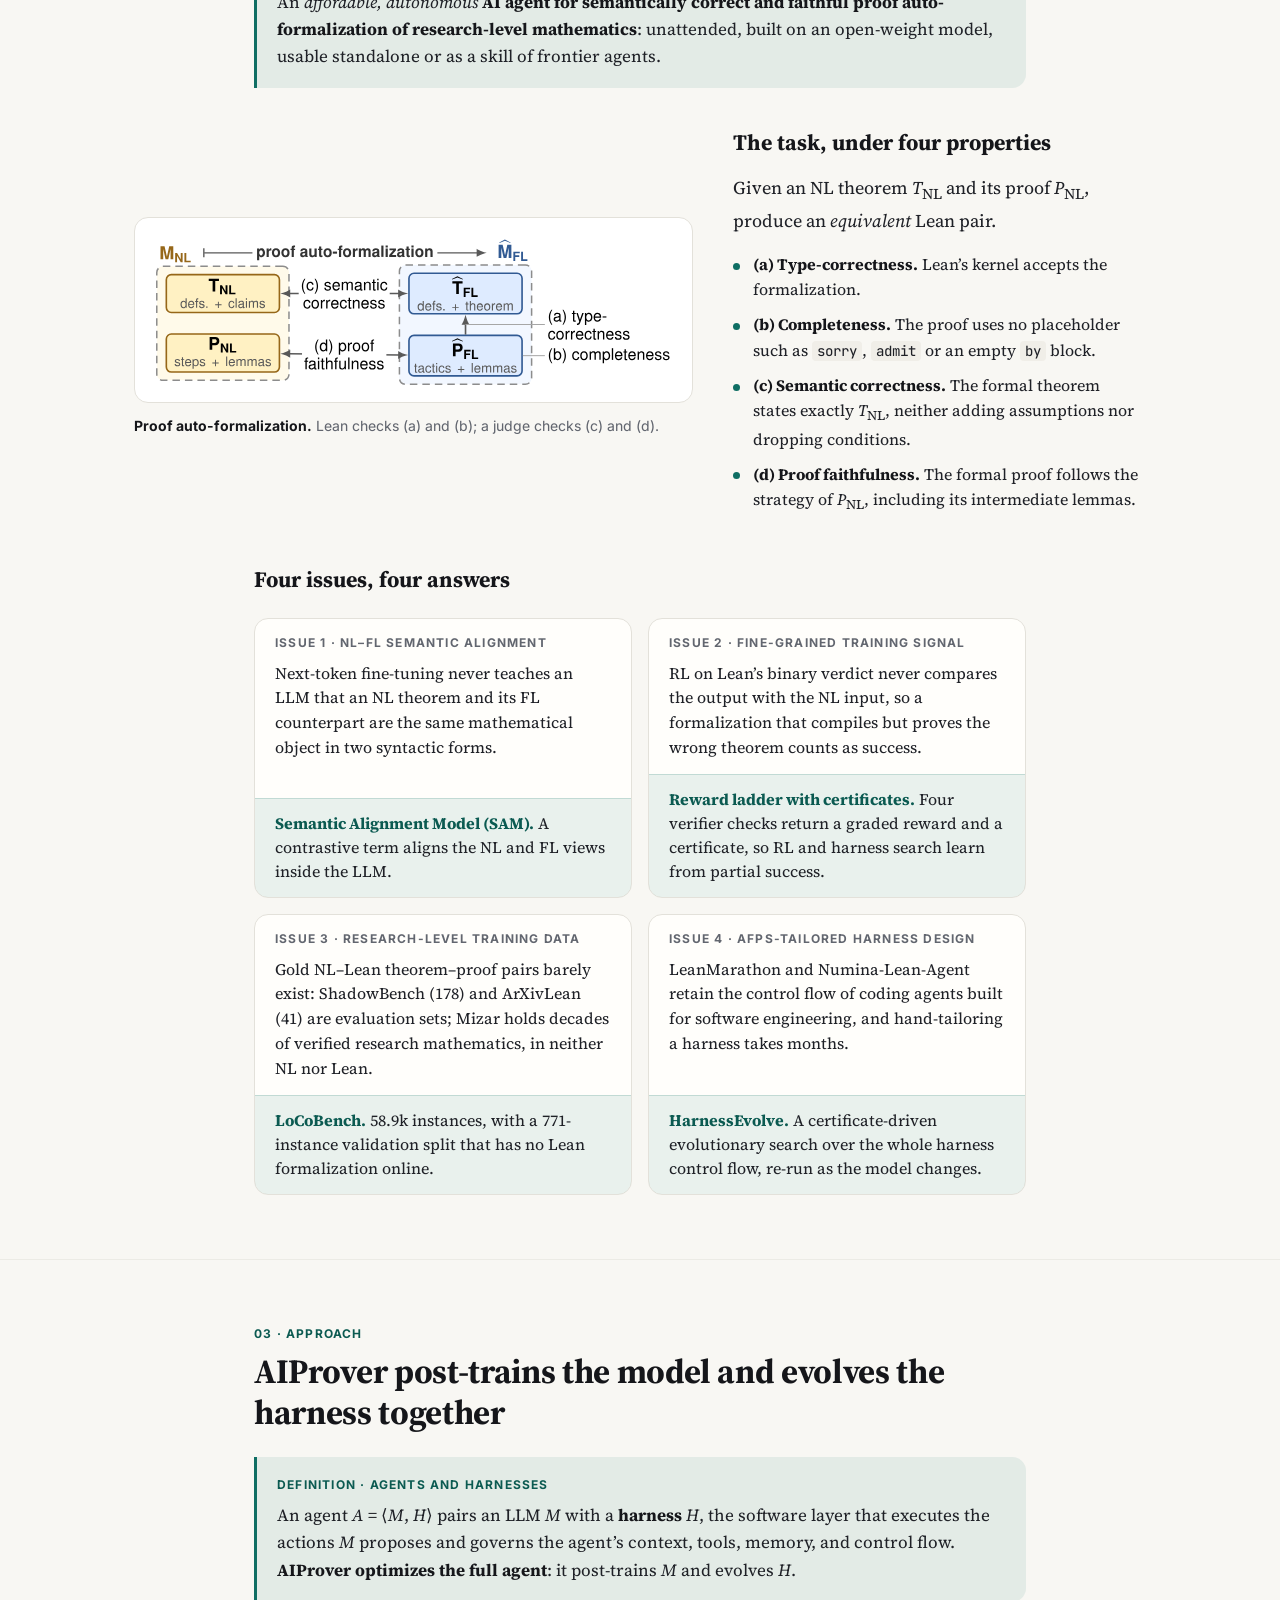
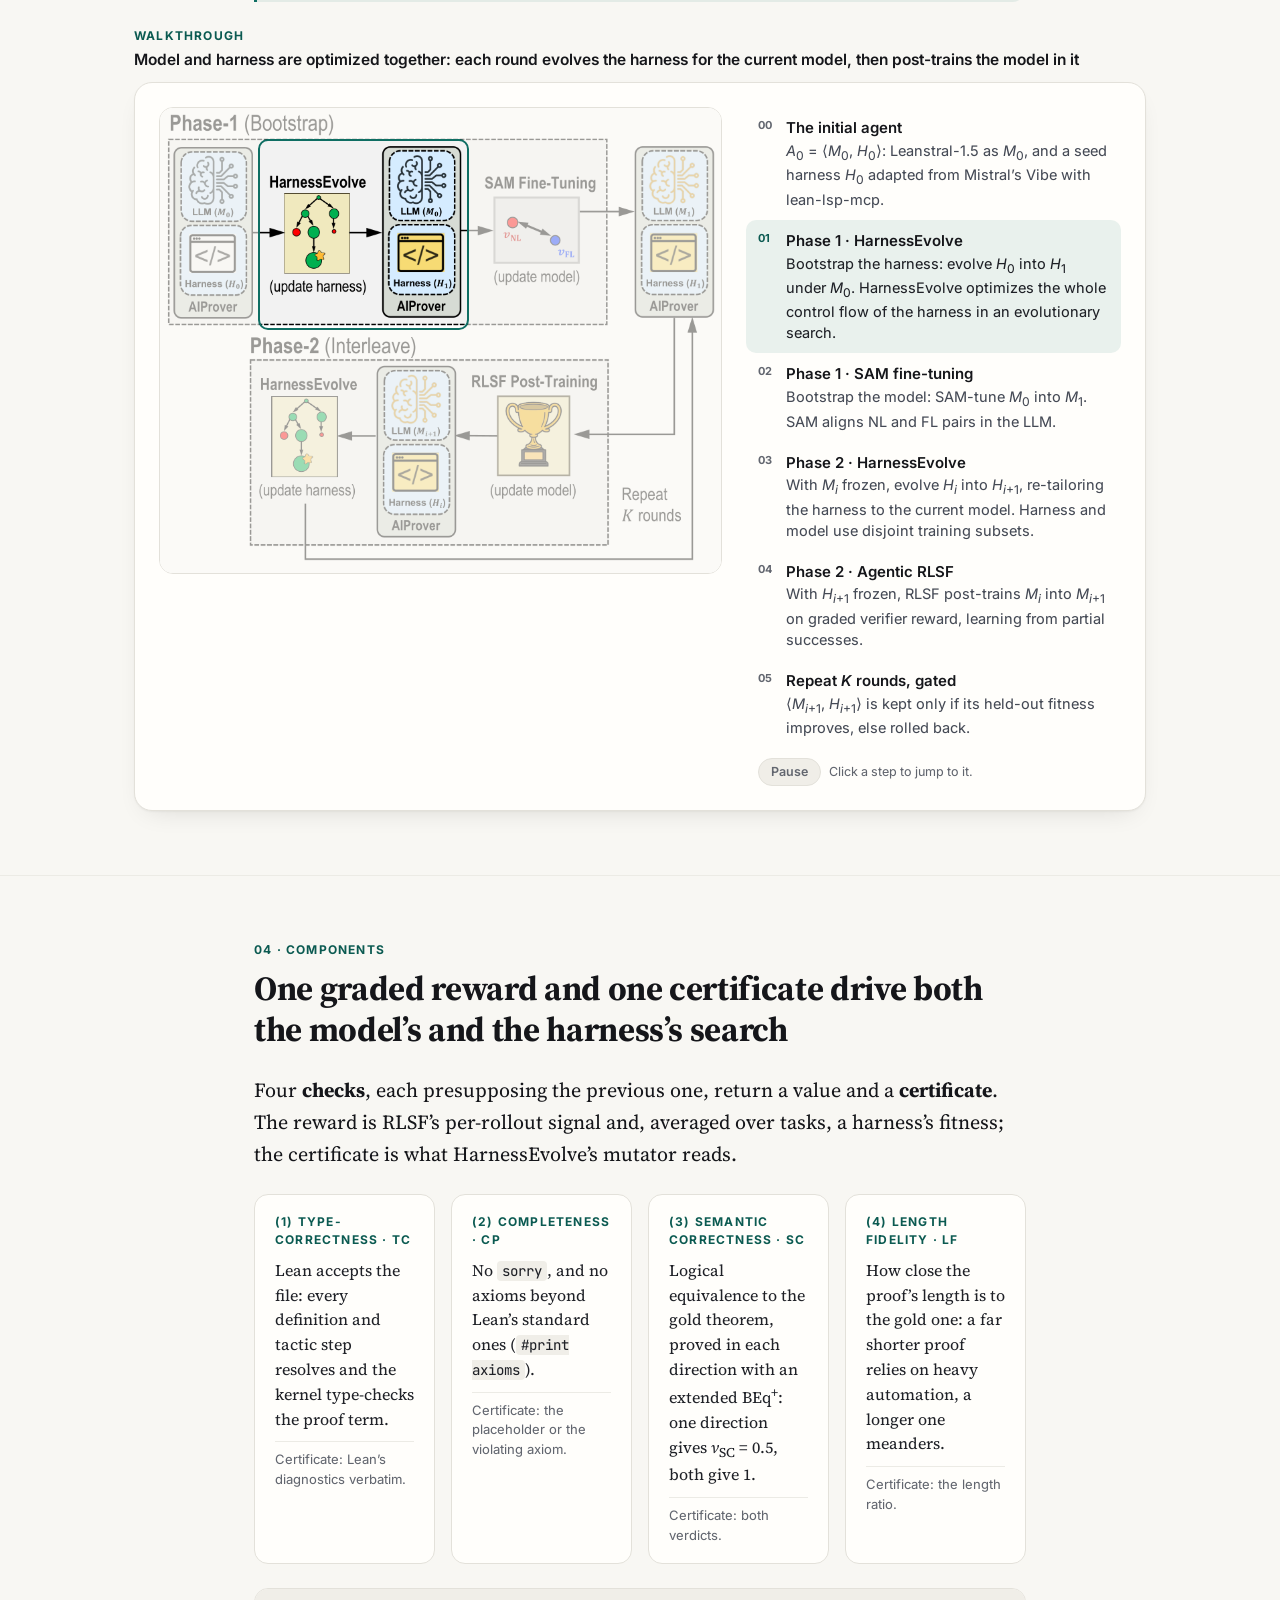
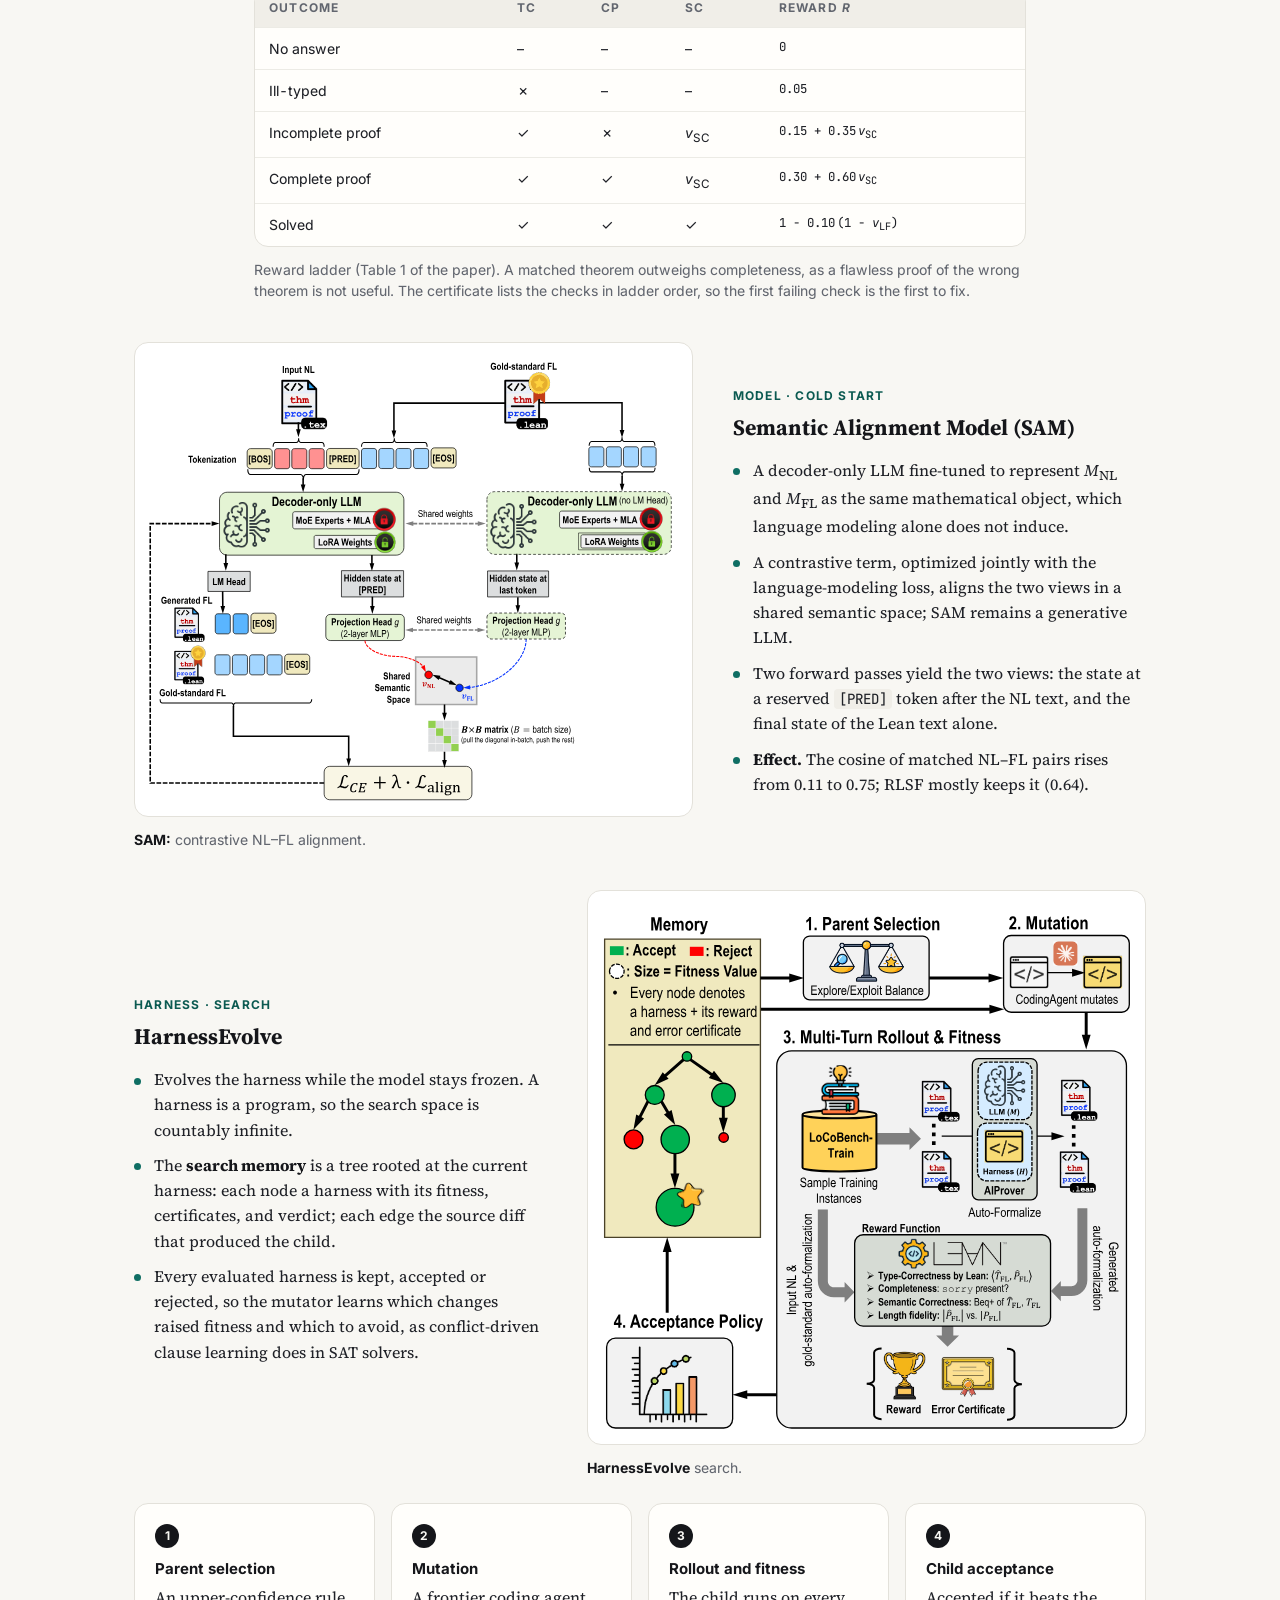
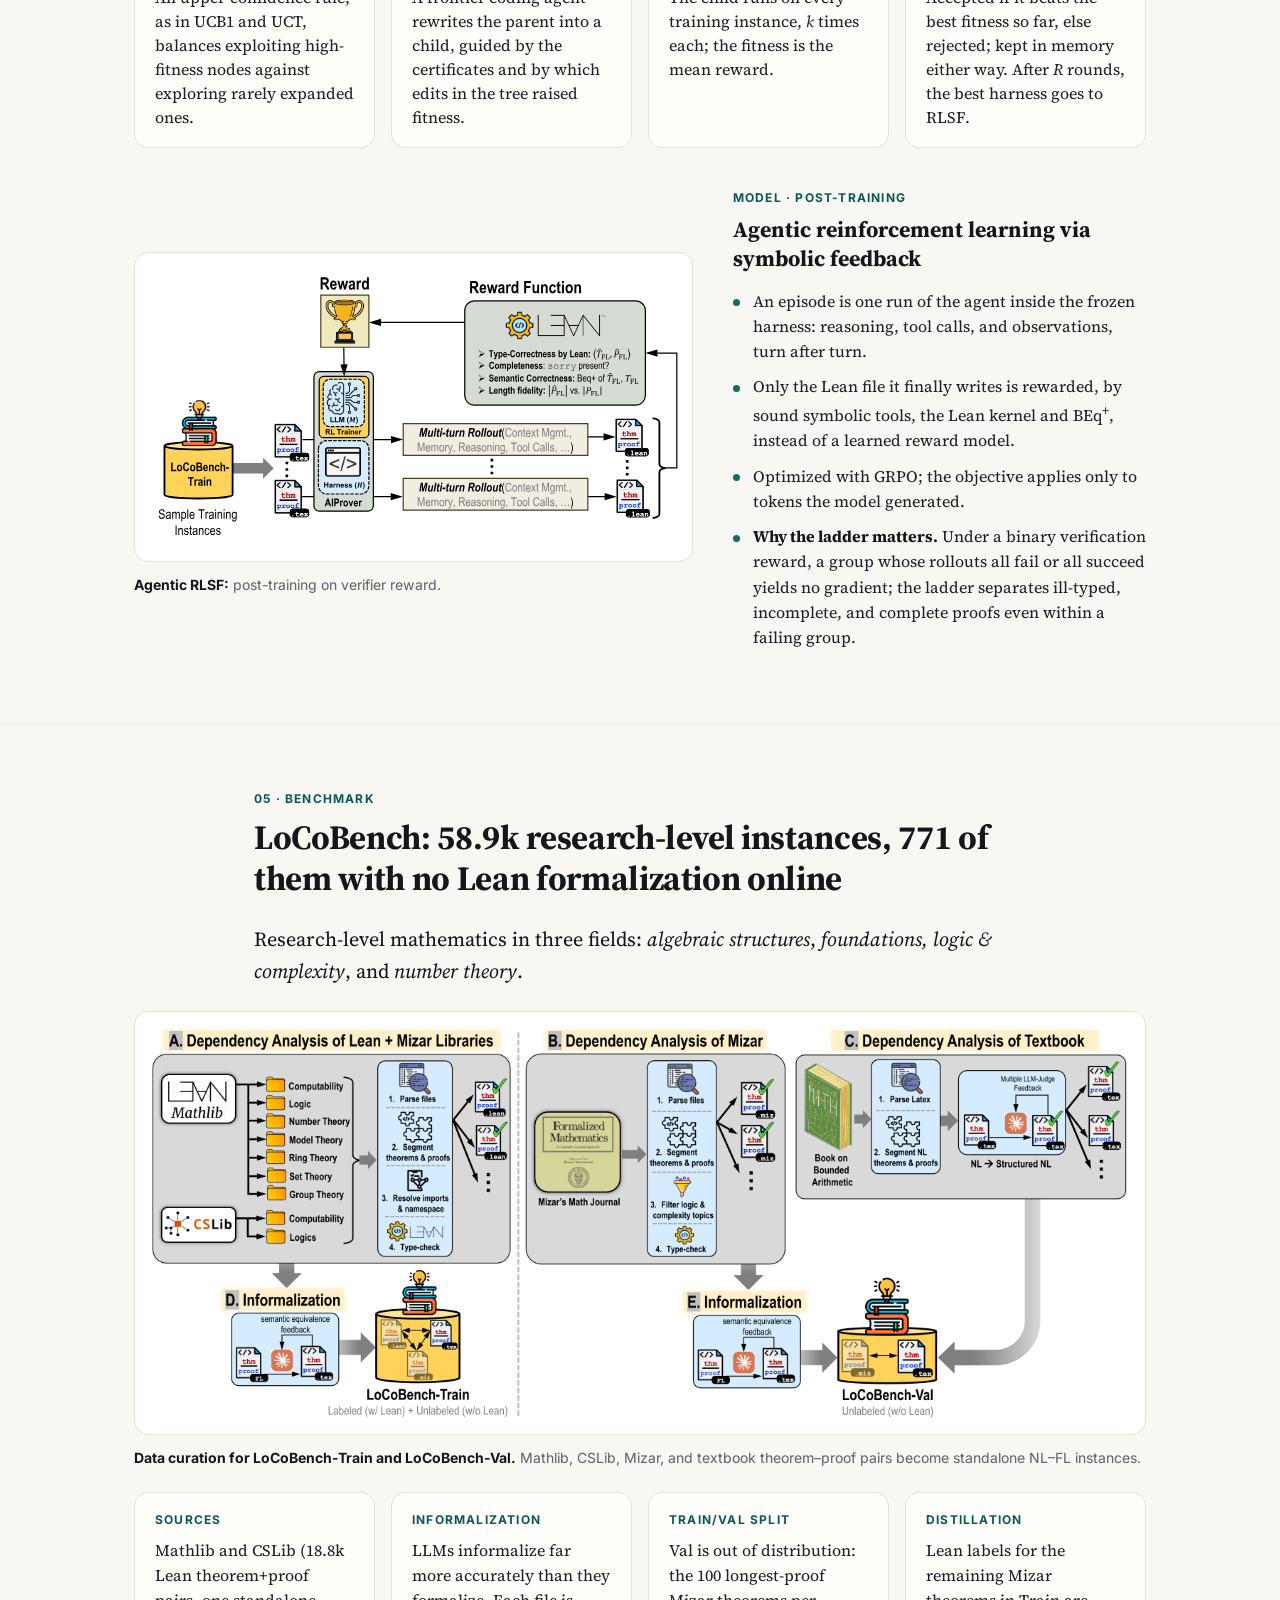
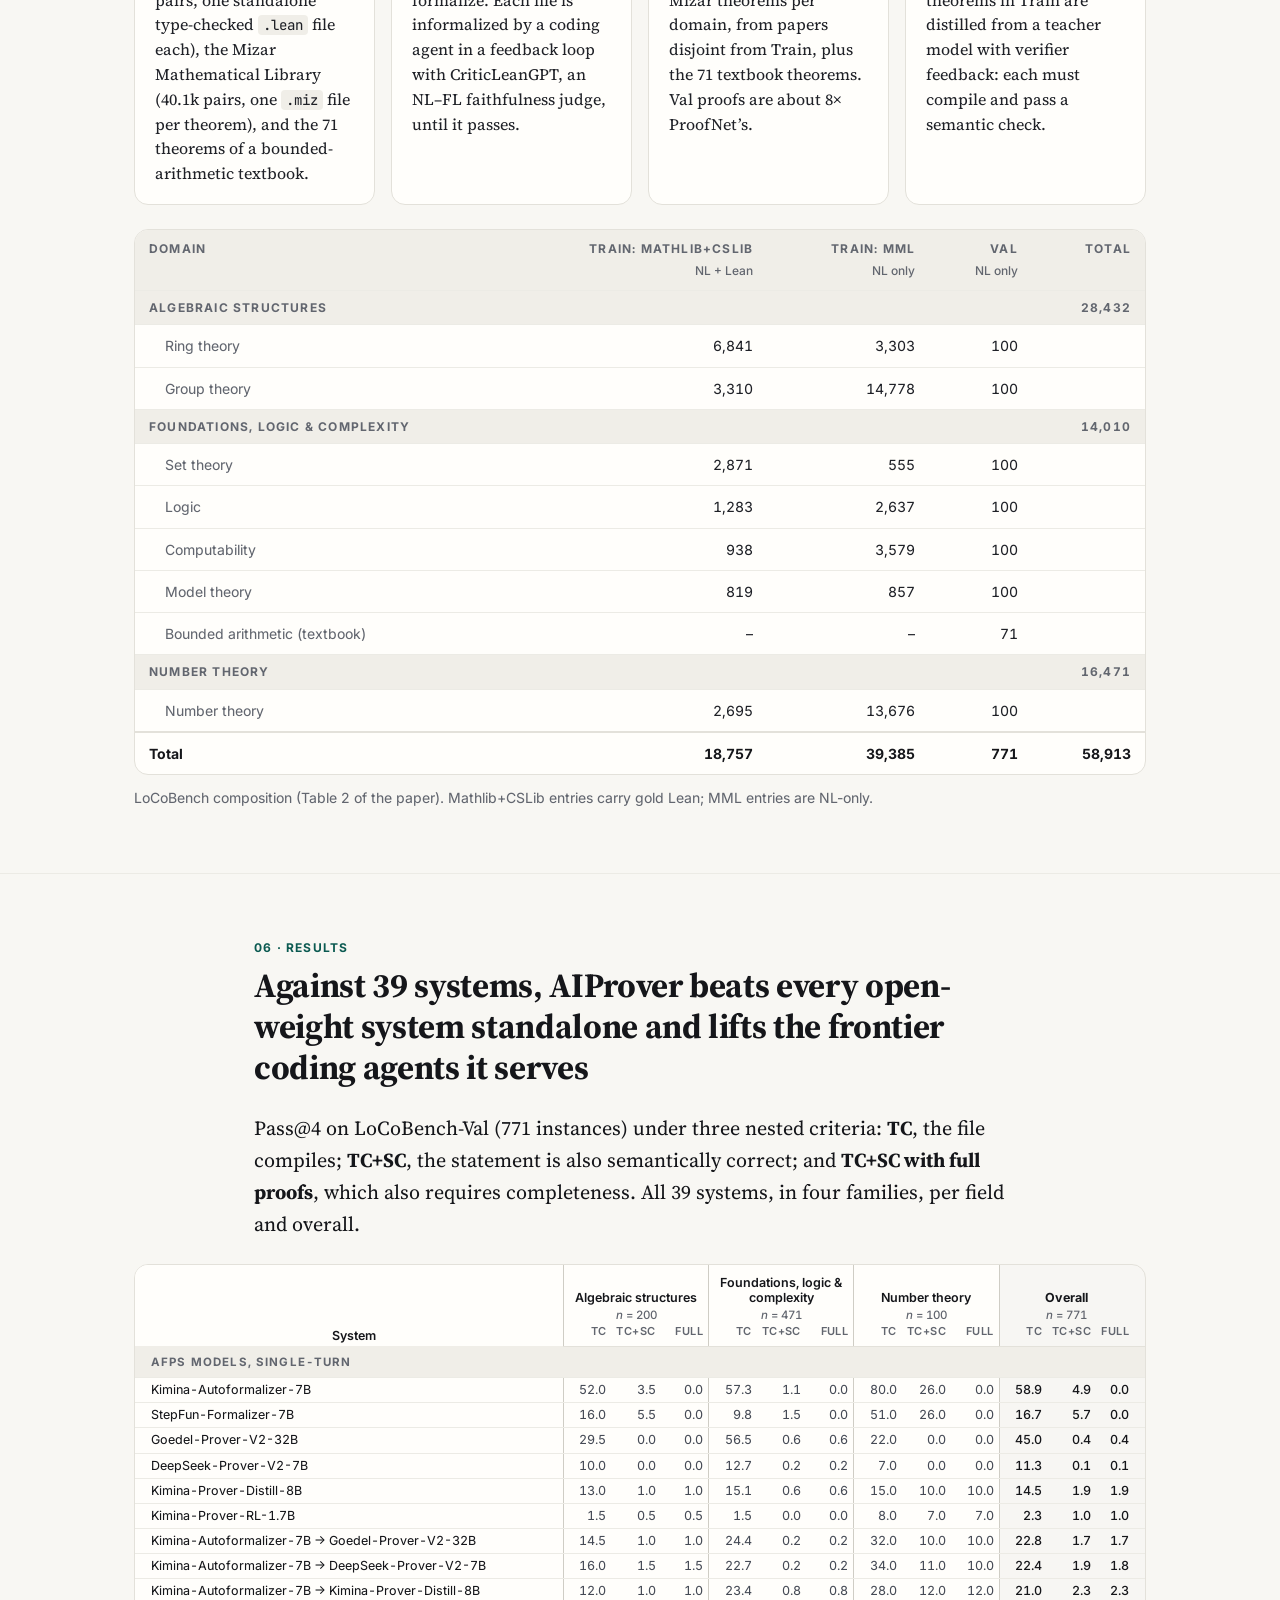
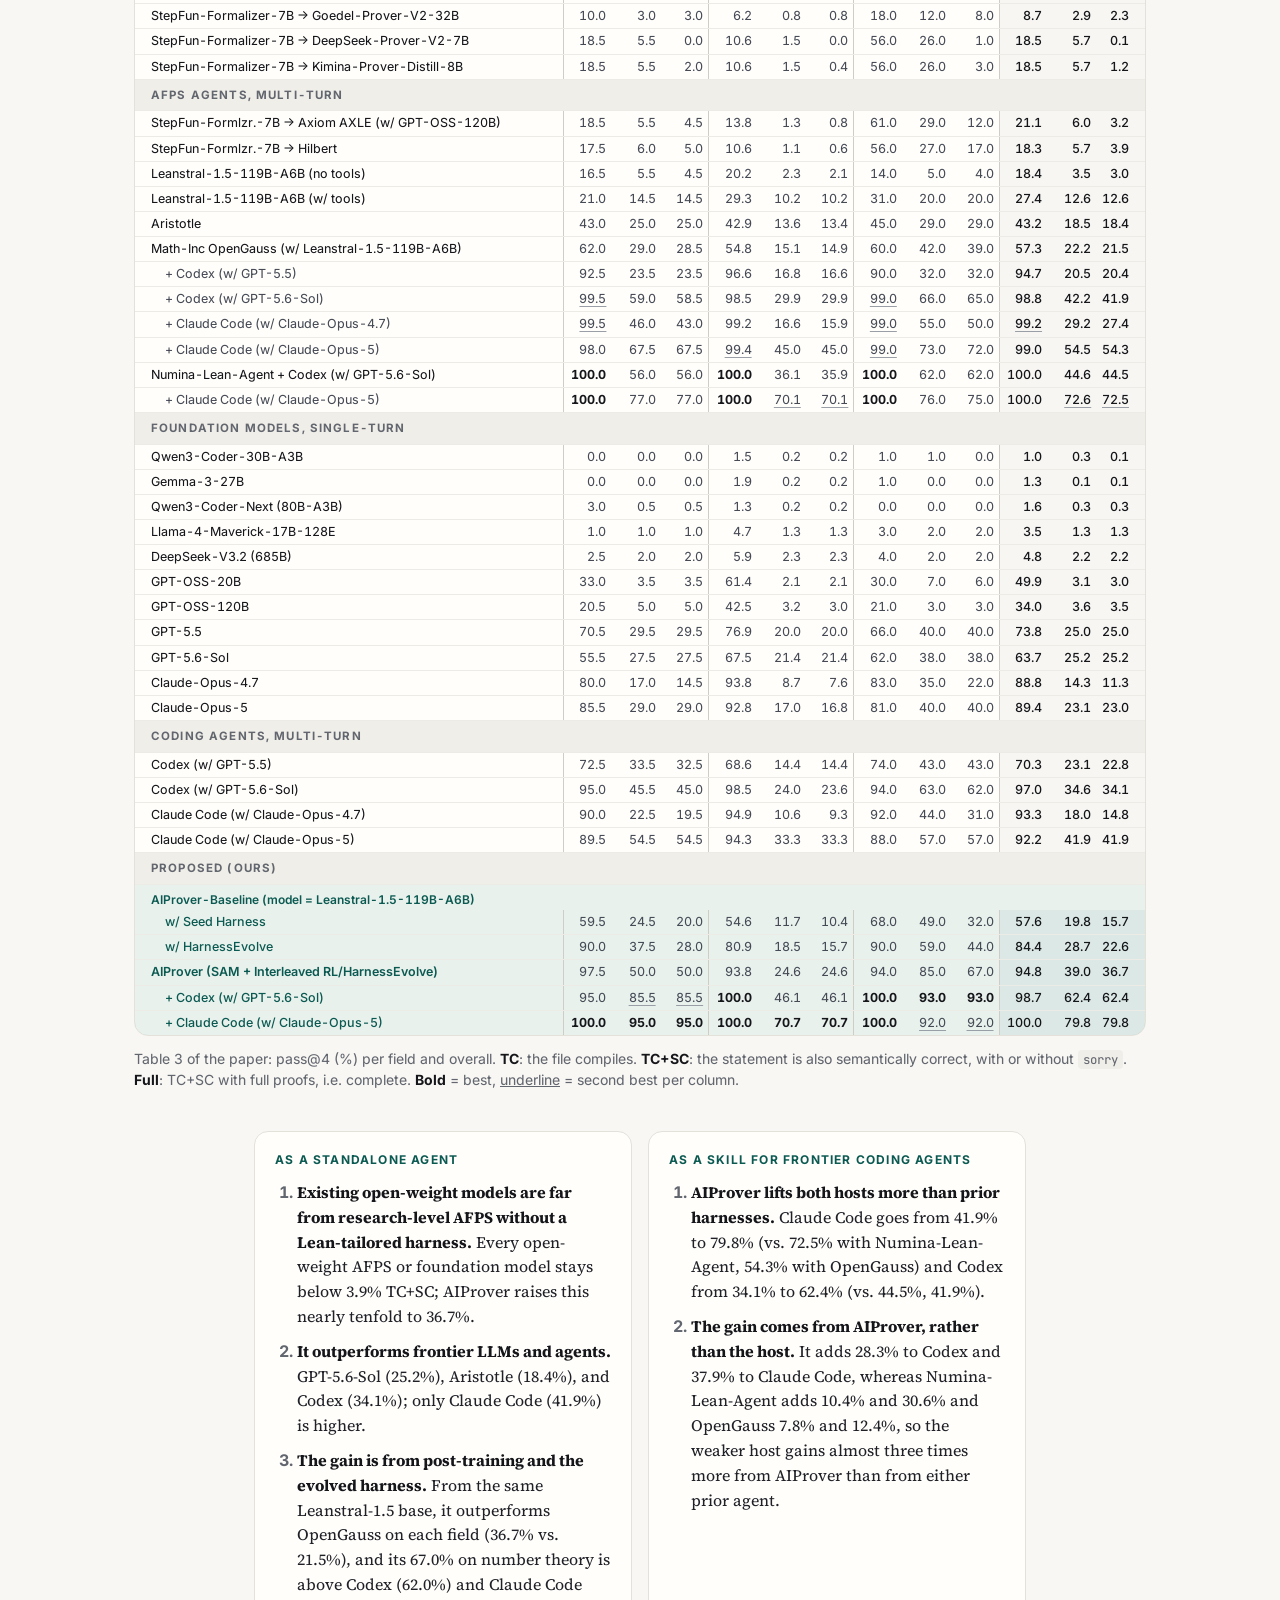
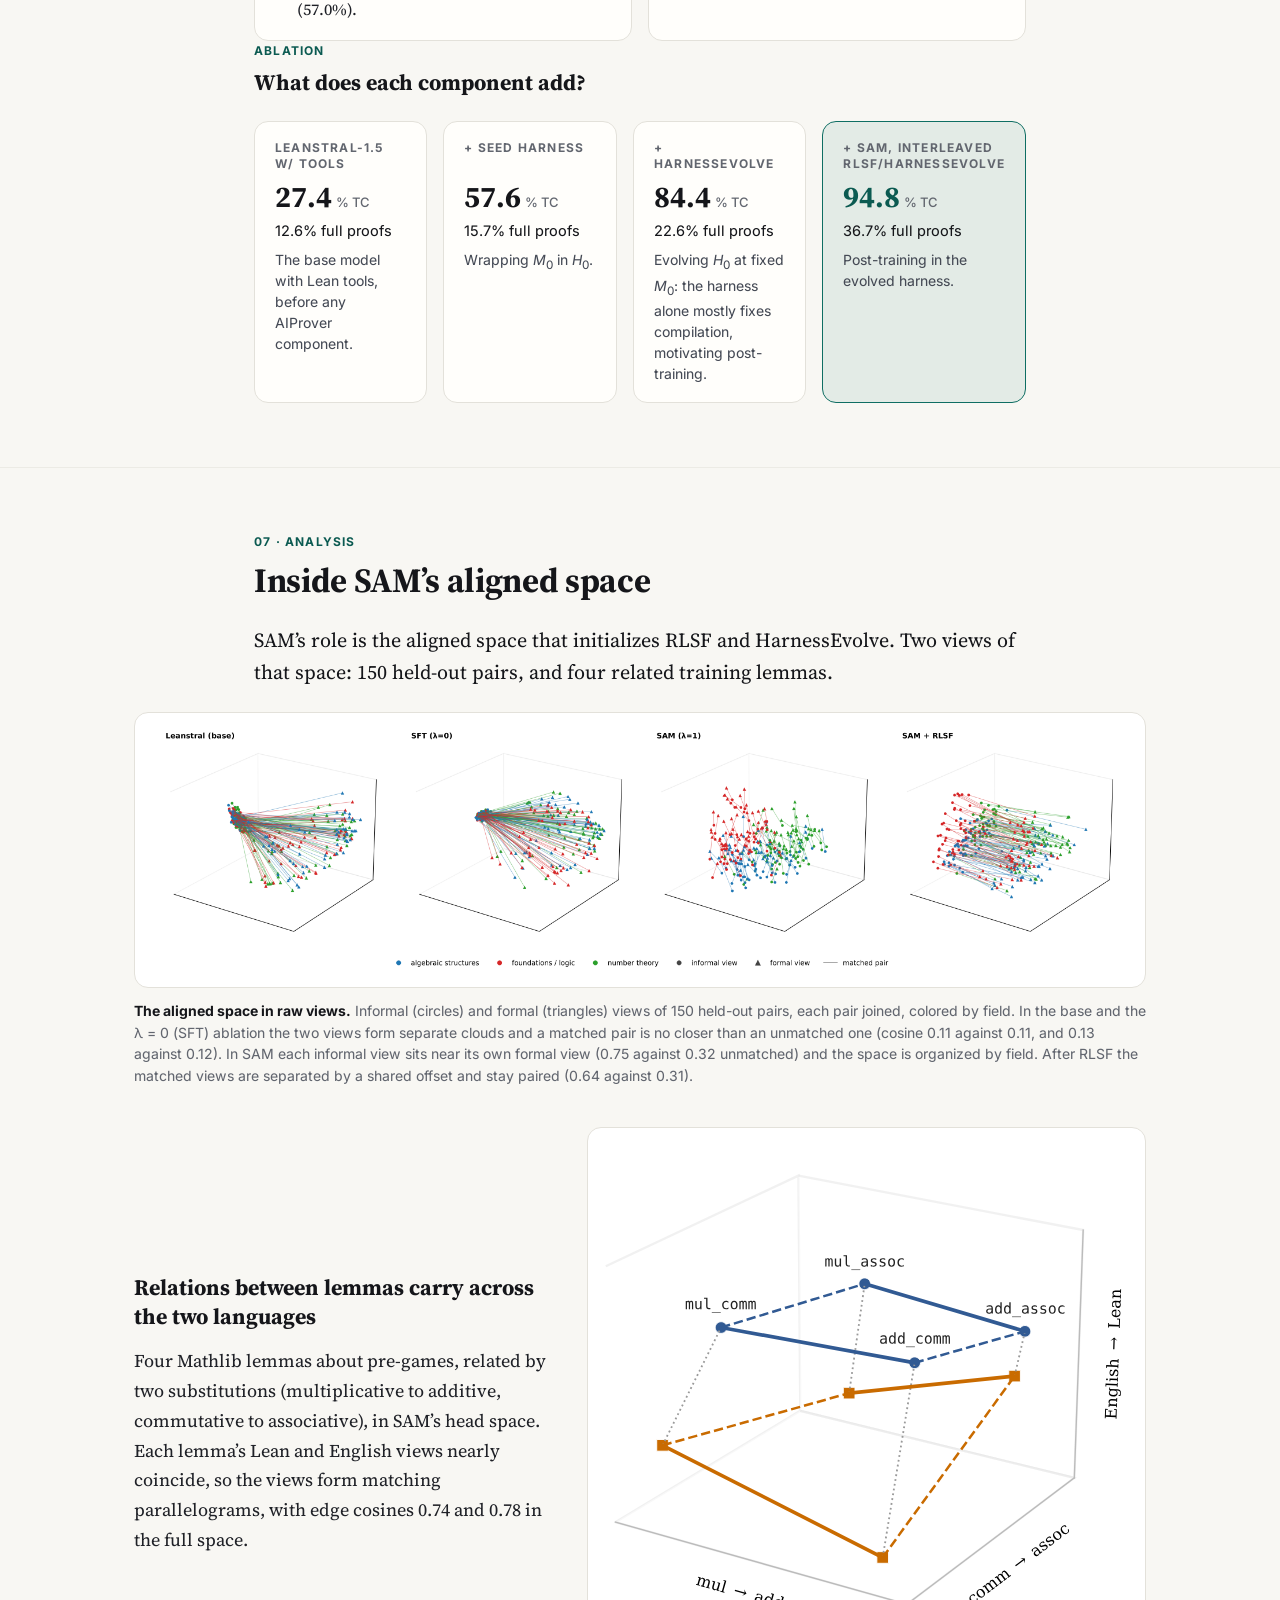
==== commit 1db797bc: "AIProver Use it: the protocol strip gets a heading that says what it is; steps numbered 1 to 6 Co-Au" ====
--- a/AIProver/index.html
+++ b/AIProver/index.html
@@ -19,7 +19,7 @@
   <link rel="preconnect" href="https://fonts.googleapis.com">
   <link rel="preconnect" href="https://fonts.gstatic.com" crossorigin>
   <link href="https://fonts.googleapis.com/css2?family=Inter:wght@400;500;600;700;800&family=Source+Serif+4:ital,opsz,wght@0,8..60,400..700;1,8..60,400&family=JetBrains+Mono:wght@400;500&display=swap" rel="stylesheet">
-  <link rel="stylesheet" href="style.css?v=20261004d">
+  <link rel="stylesheet" href="style.css?v=20261004f">
   <noscript><style>.reveal{opacity:1;transform:none}.steps .ctl{display:none}</style></noscript>
 </head>
 <body>
@@ -182,6 +182,7 @@
       <div class="arrows" aria-hidden="true"><span class="a fwd">submits the problem, <i>k</i> parallel samples</span><span class="a back">returns Lean files and their checks</span></div>
       <div class="node aip"><span class="h">AIProver</span><b>Writes Lean, searches for proofs</b><ul><li>one call is a complete multi-turn agentic session with Lean and the lean-lsp tools;</li><li>the post-trained model inside the evolved harness, on local GPUs;</li><li>a job of <i>k</i> parallel samples costs the host nothing but a wait.</li></ul></div>
     </div>
+    <div class="fighead wideh"><span class="fk">Protocol</span><span class="ft">The fixed procedure the skill gives the host coding agent, in order: it plans, delegates to AIProver, judges what comes back, and decomposes only when it must</span></div>
     <ol class="proto reveal" aria-label="Protocol">
       <li><b>Preflight</b>Lean and Mathlib, the completeness checker, the model endpoint, and one live rollout.</li>
       <li><b>Blueprint</b>The definitions, the theorem parts with their exact hypotheses, and the proof&rsquo;s intermediate lemmas.</li>
--- a/AIProver/style.css
+++ b/AIProver/style.css
@@ -242,14 +242,16 @@
 .finding li::marker { font-family: var(--sans); font-weight: 700; color: var(--muted); }
 
 /* cost chart */
-.chartwrap { background: var(--surface); border: 1px solid var(--rule); border-radius: var(--r-panel); padding: var(--s3) var(--s3) var(--s2); margin: var(--s3) 0 0; display: grid; grid-template-columns: minmax(0, 1.55fr) minmax(0, 1fr); gap: var(--s2) var(--s3); align-items: start; }
+.chartwrap { background: var(--surface); border: 1px solid var(--rule); border-radius: var(--r-panel); padding: var(--s3) var(--s3) var(--s2); margin: var(--s3) 0 0; display: grid; grid-template-columns: minmax(0, 1.7fr) minmax(0, 1fr); gap: var(--s2) var(--s3); align-items: start; }
 .chartwrap .fighead { grid-column: 1 / -1; margin-bottom: 0; }
 .chartcol { min-width: 0; overflow-x: auto; }
 .chartwrap .steps { padding-top: 2px; }
 .chartwrap .keys { border-top: 1px solid var(--rule-soft); margin-top: 12px; padding-top: 10px; }
-.chartcol .key { justify-content: flex-start; font-size: 13.5px; gap: 6px 14px; margin: 4px 0 0; }
-.chartcol .key .kl { min-width: 122px; }
-.chartcol .key svg { width: 18px; height: 18px; }
+.chartcol .key { justify-content: flex-start; flex-wrap: nowrap; font-size: 13px; gap: 6px 12px; margin: 4px 0 0; }
+.chartcol .key span { white-space: nowrap; }
+.chartcol .key .kl { min-width: 114px; }
+.chartcol .key svg { width: 17px; height: 17px; }
+@media (max-width: 1000px) { .chartcol .key { flex-wrap: wrap; } }
 .chart { display: block; width: 100%; height: auto; }
 .chart text { font-family: var(--sans); }
 .chart .hit { fill: transparent; cursor: pointer; }
@@ -322,7 +324,7 @@
 .arrows .a::after { content: ""; position: absolute; top: 2px; width: 0; height: 0; border: 6px solid transparent; }
 .arrows .fwd::after { right: -2px; border-left: 9px solid #b7b4ab; border-right: 0; }
 .arrows .back::after { left: -2px; border-right: 9px solid #b7b4ab; border-left: 0; }
-.proto { counter-reset: p -1; list-style: none; margin: var(--s3) 0 0; padding: 0; display: grid; grid-template-columns: repeat(6, 1fr); gap: var(--s2); }
+.proto { counter-reset: p 0; list-style: none; margin: 0; padding: 0; display: grid; grid-template-columns: repeat(6, 1fr); gap: var(--s2); }
 .proto li { counter-increment: p; background: var(--surface); border: 1px solid var(--rule); border-radius: var(--r-card); padding: 14px 16px; font-family: var(--sans); font-size: 14.5px; line-height: 1.5; color: var(--ink-2); }
 .proto li::before { content: counter(p); display: inline-grid; place-items: center; width: 22px; height: 22px; border-radius: 50%; border: 2px solid var(--accent); color: var(--accent-ink); font-size: 11.5px; font-weight: 700; margin-bottom: 8px; }
 .proto li b { display: block; font-size: 15px; margin-bottom: 3px; }
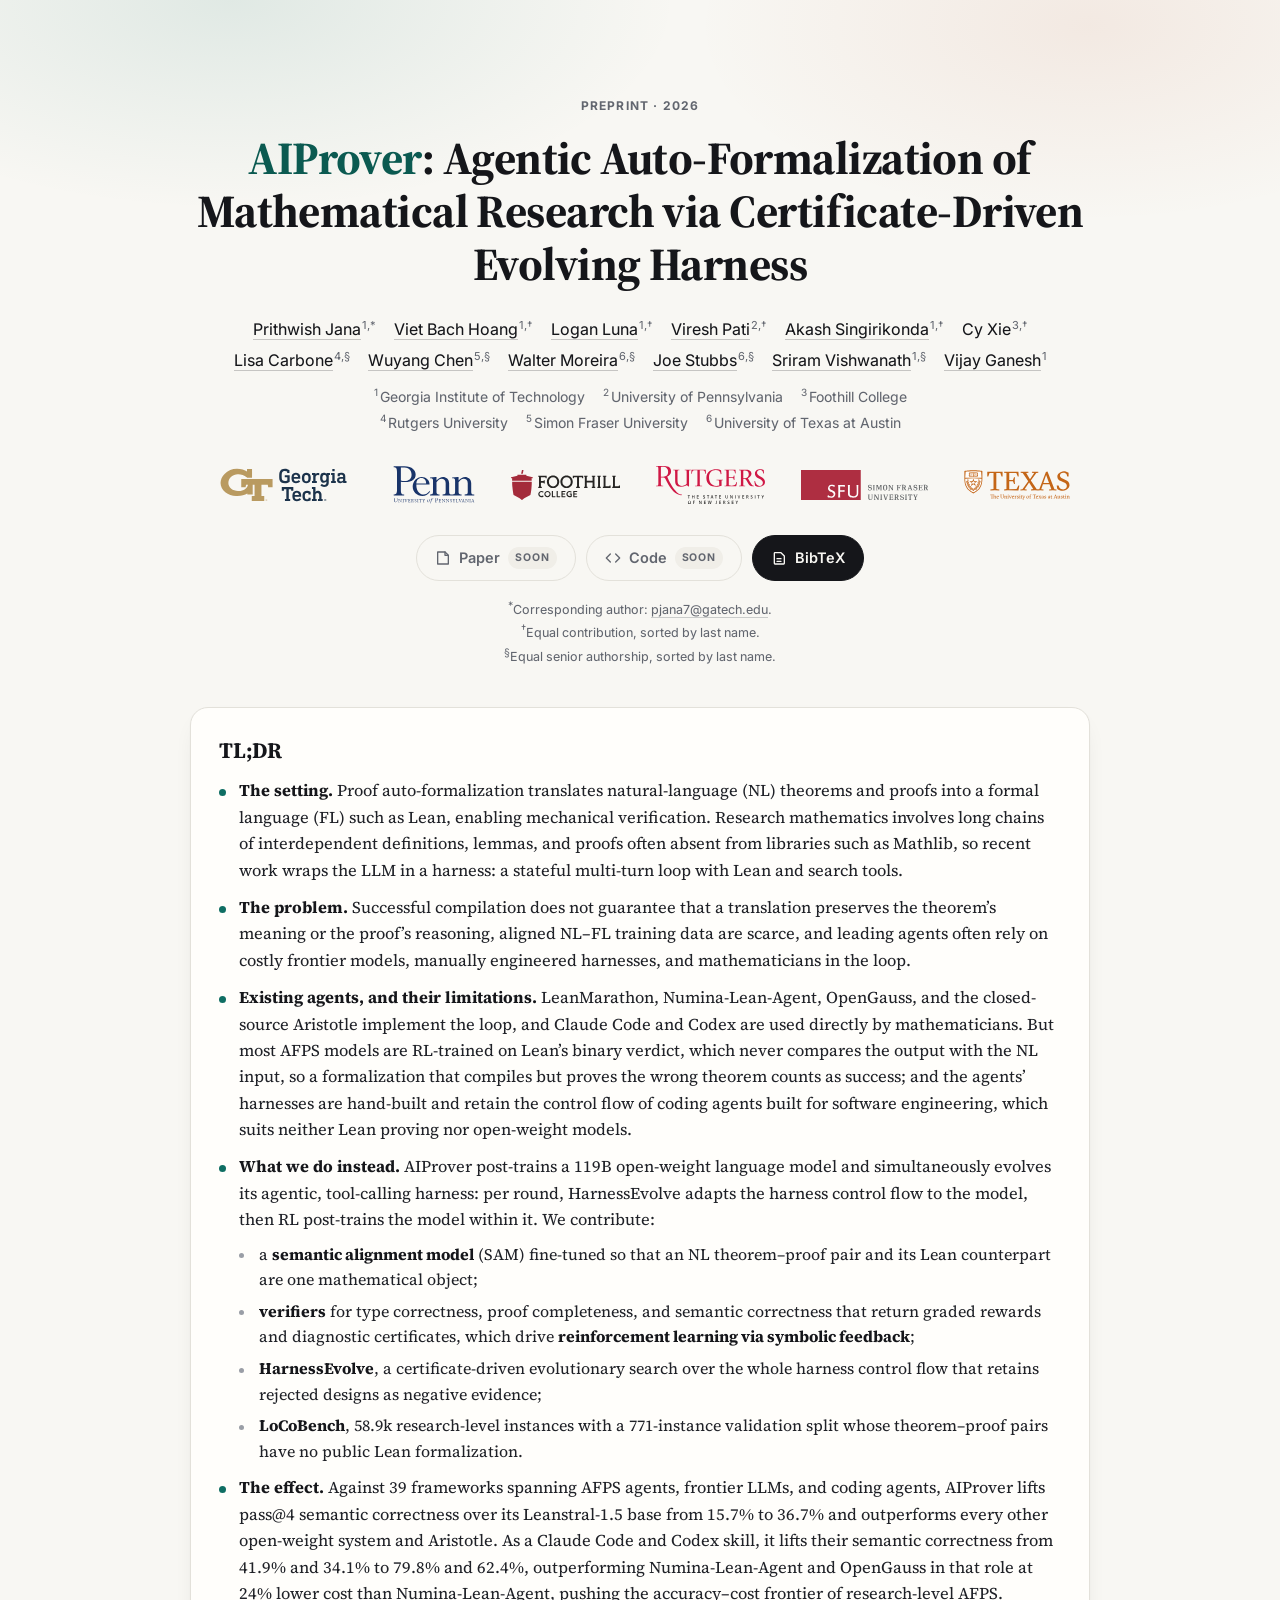
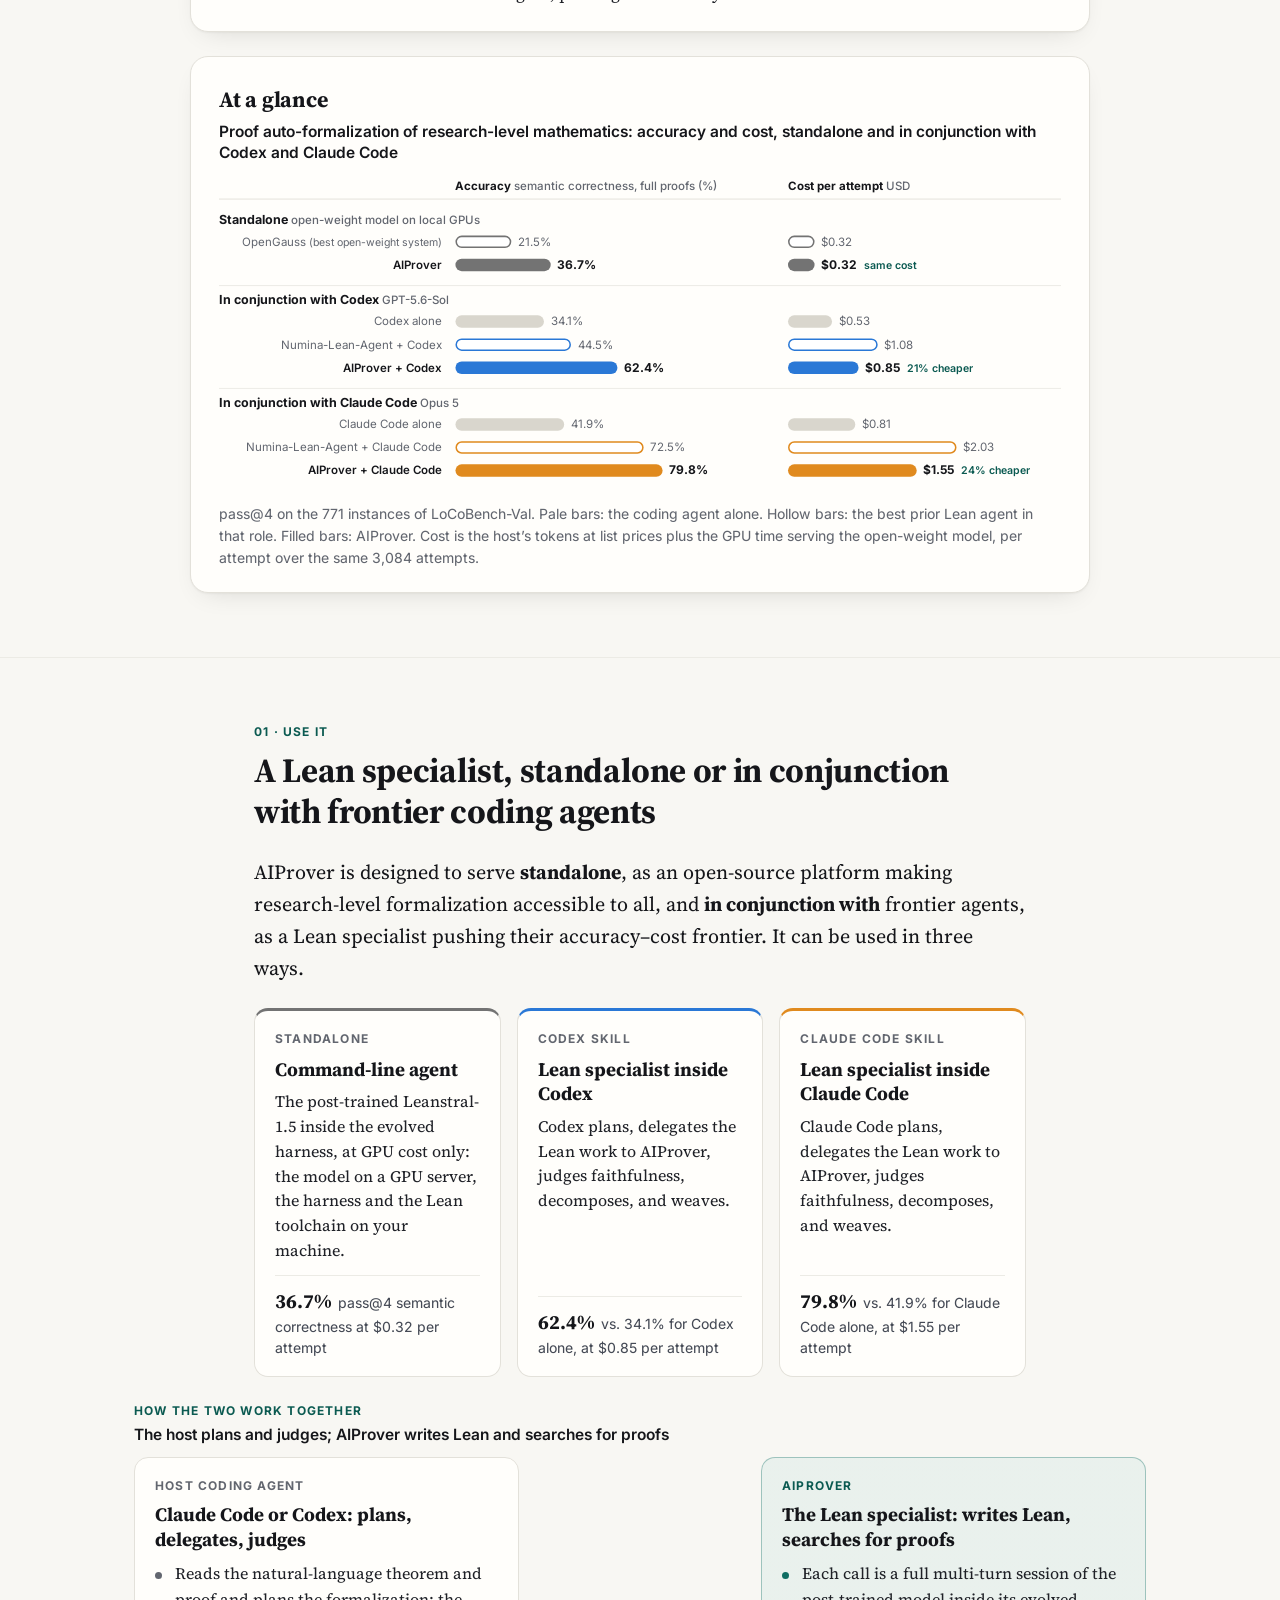
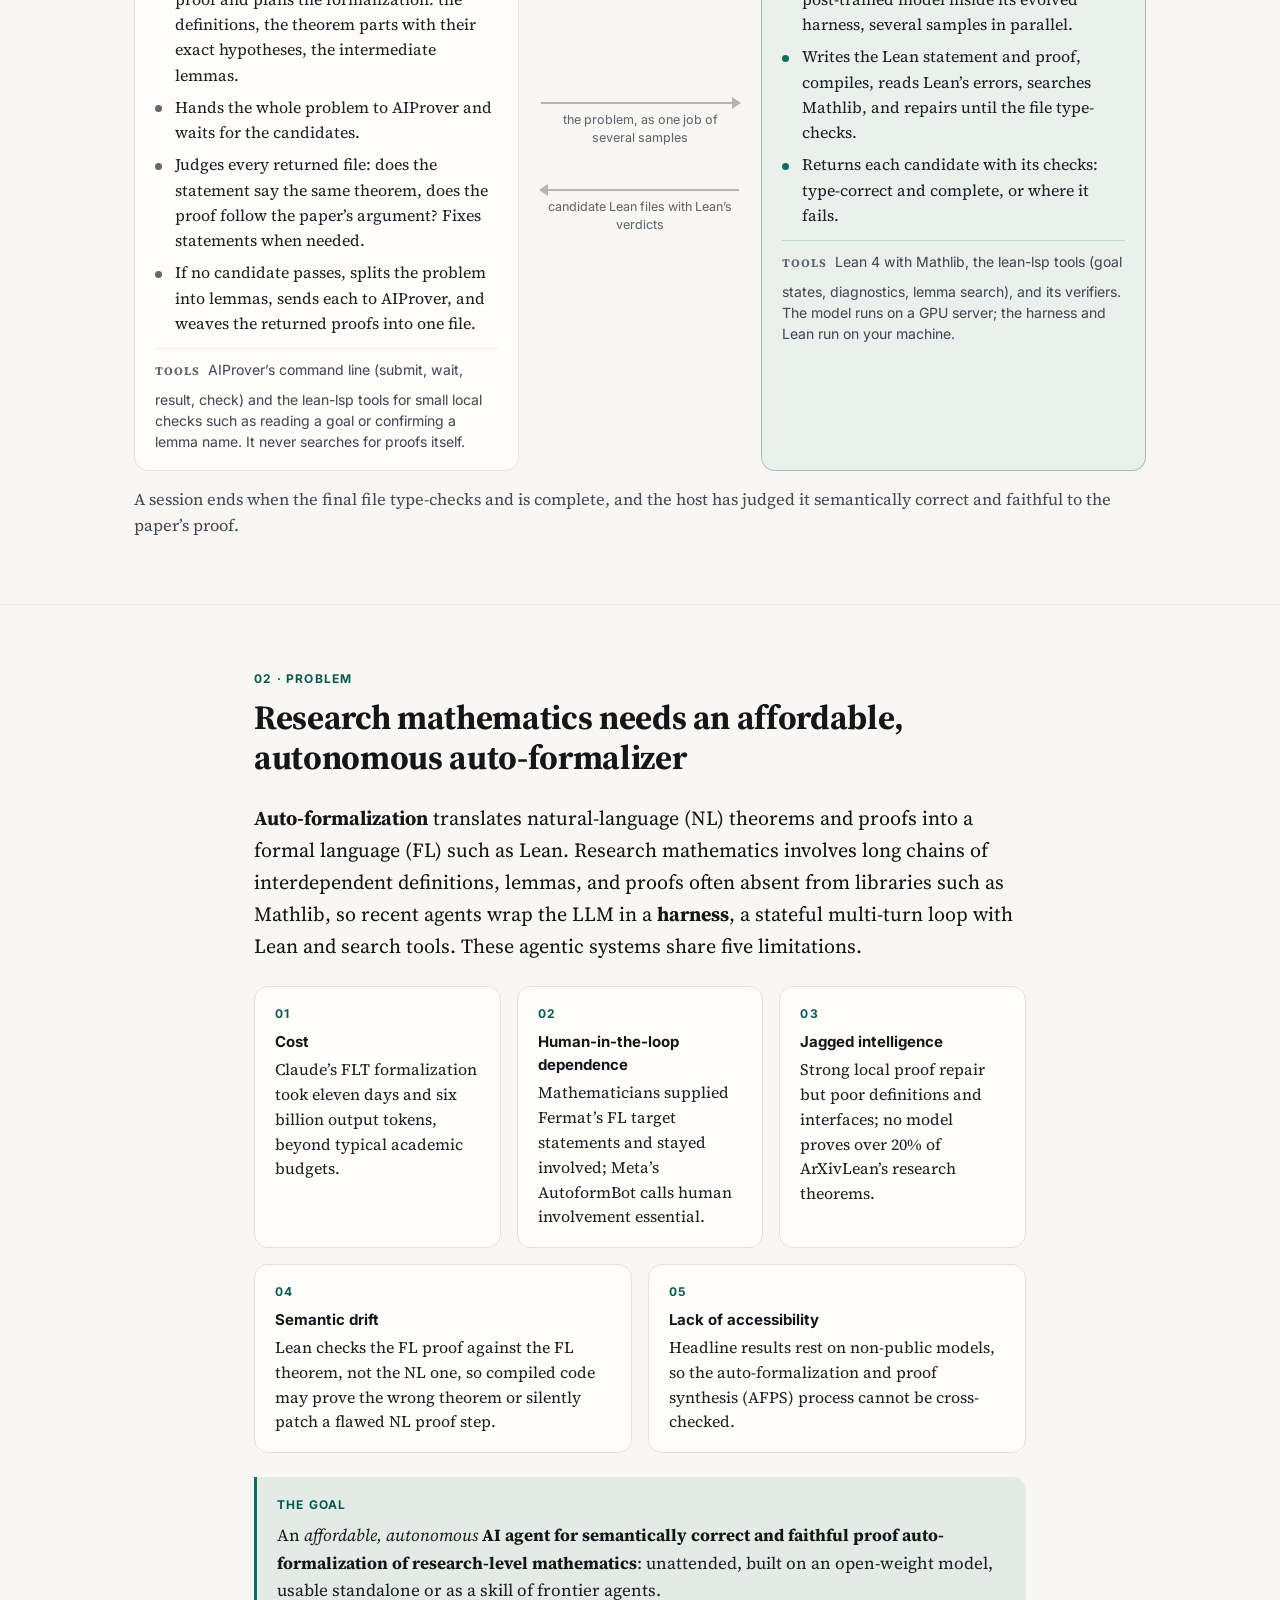
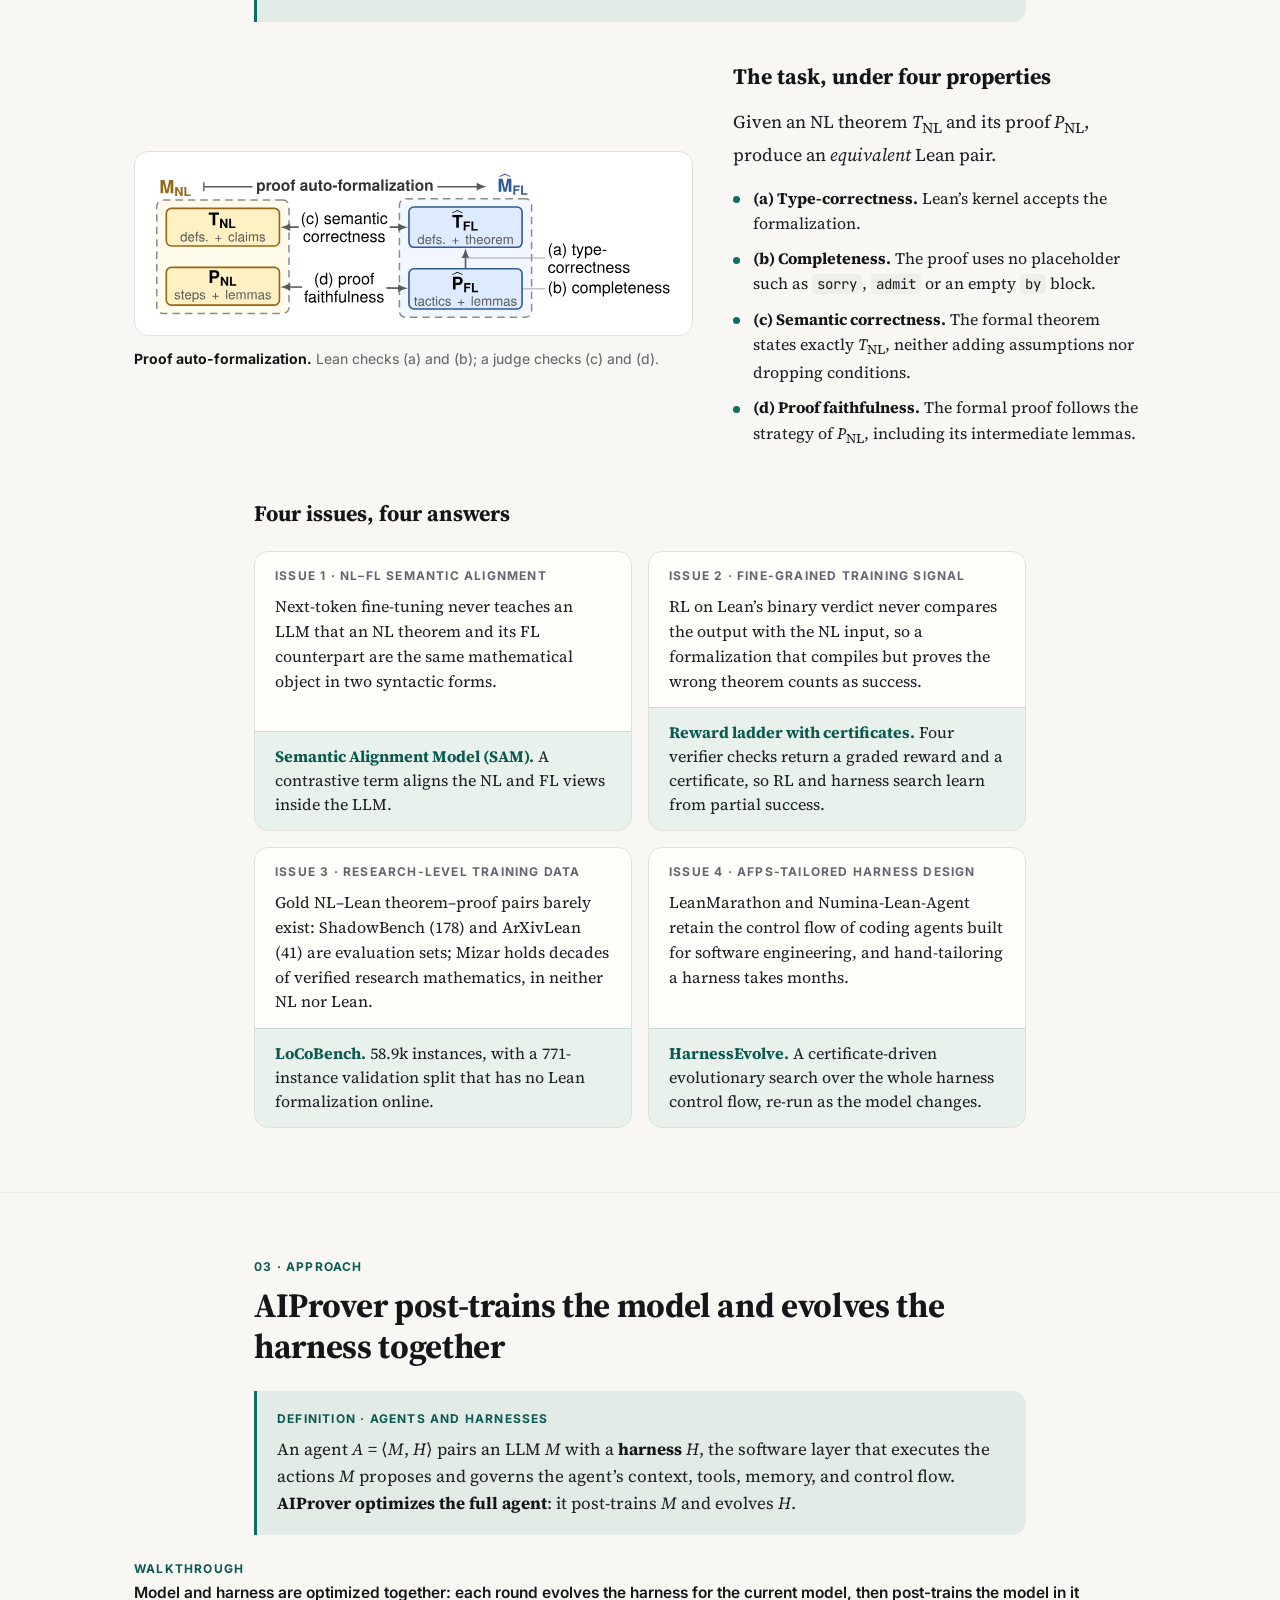
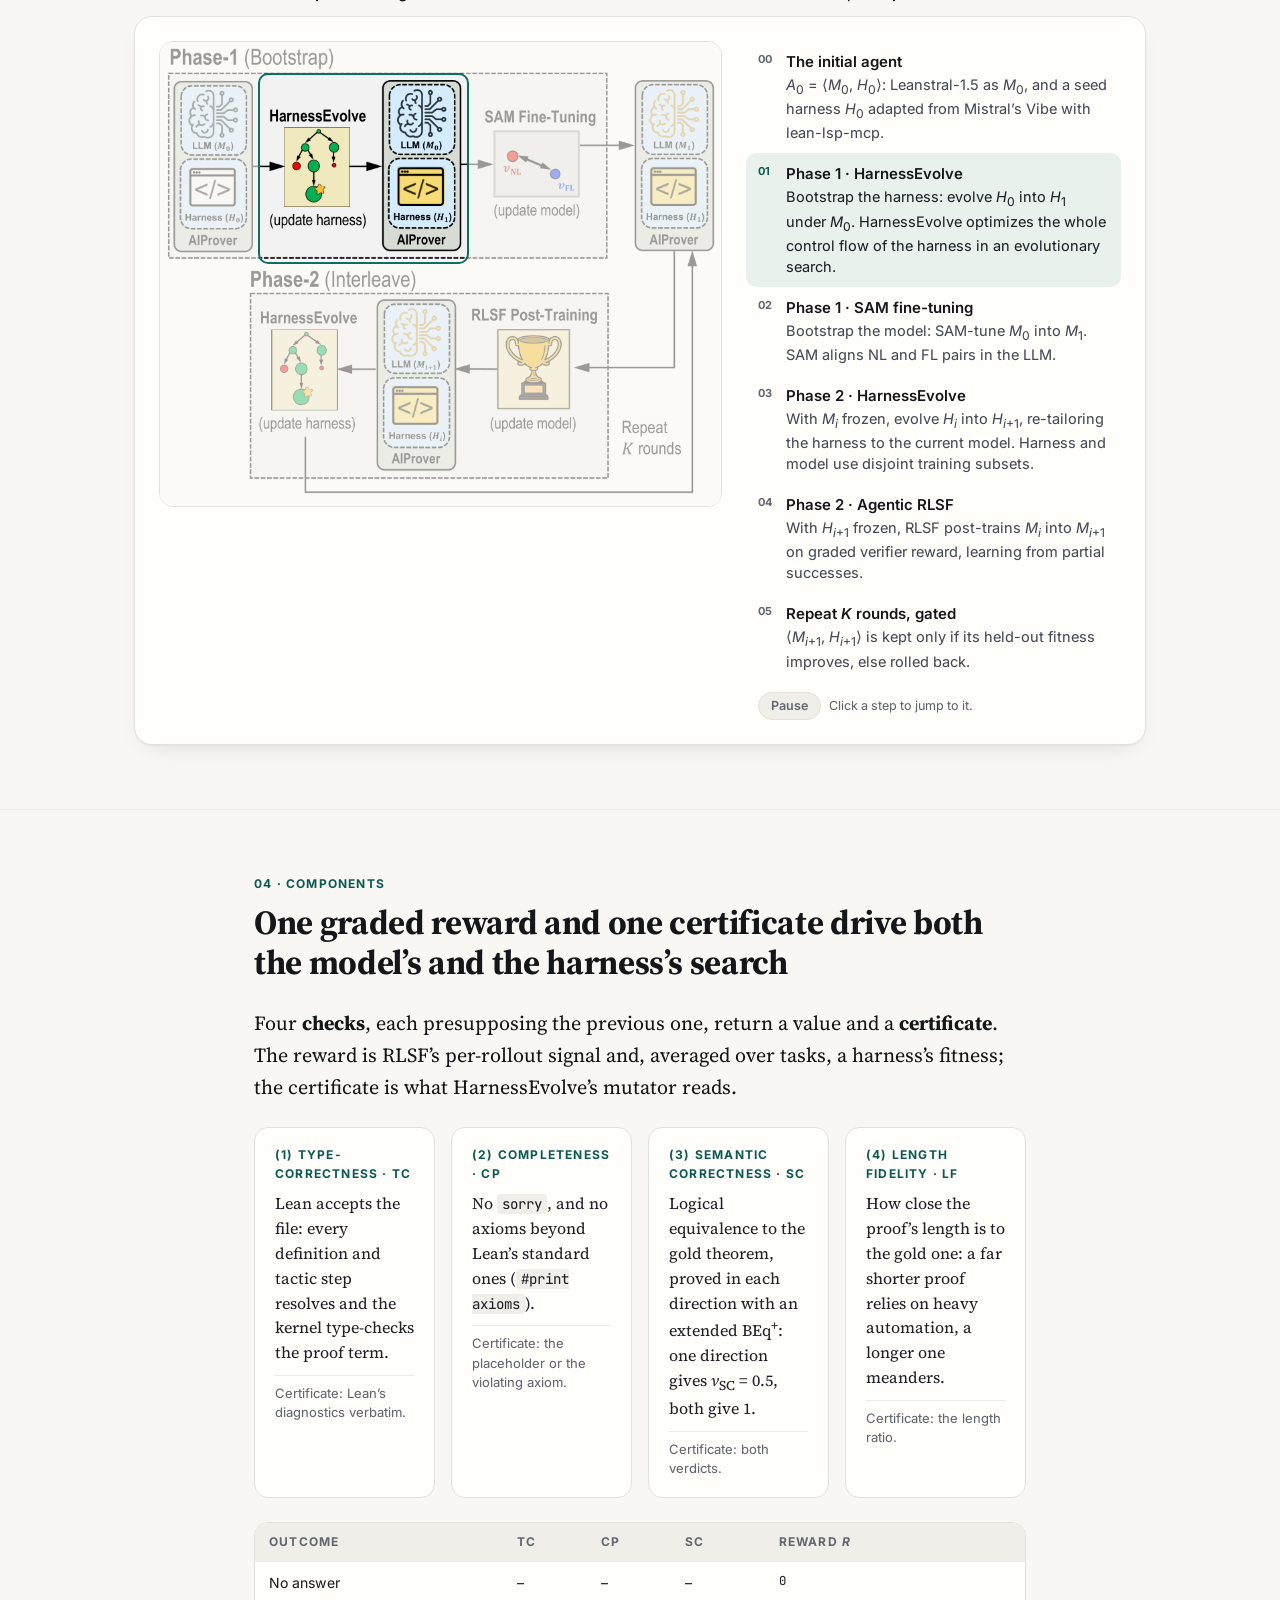
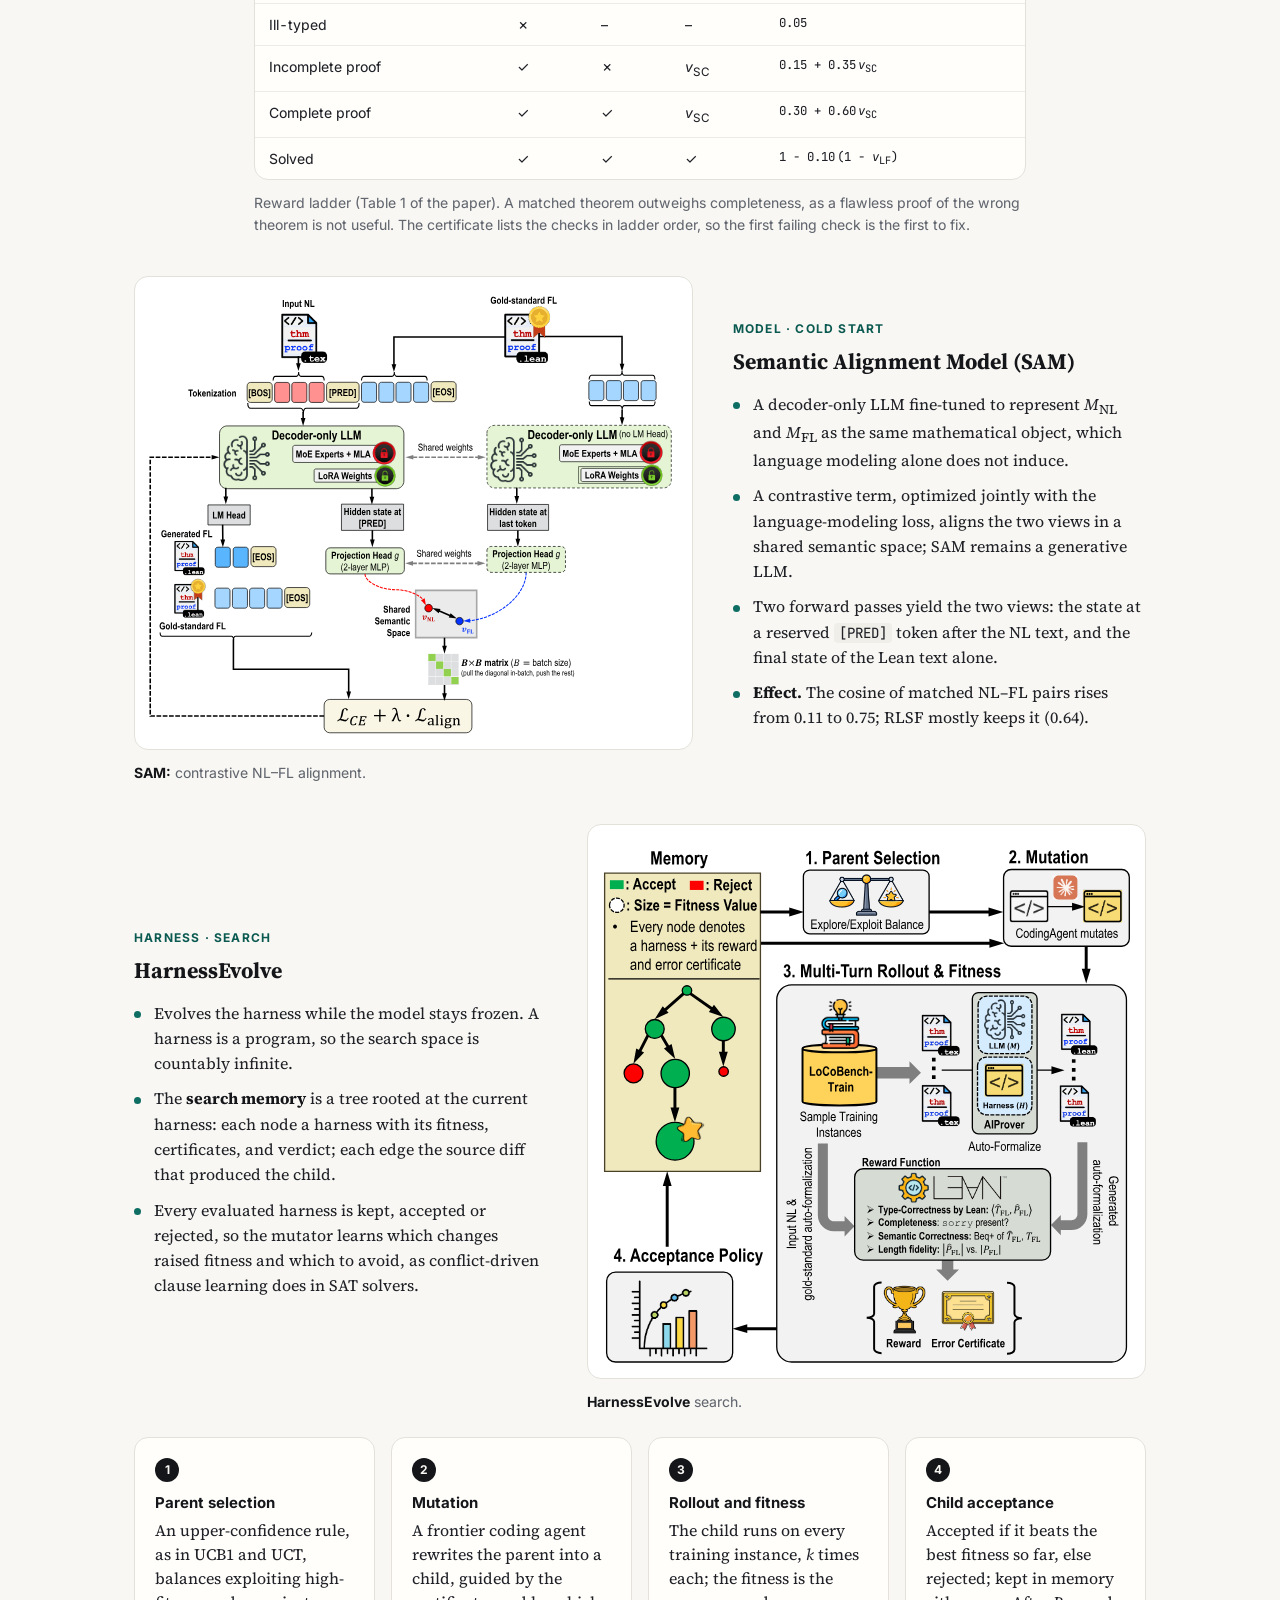
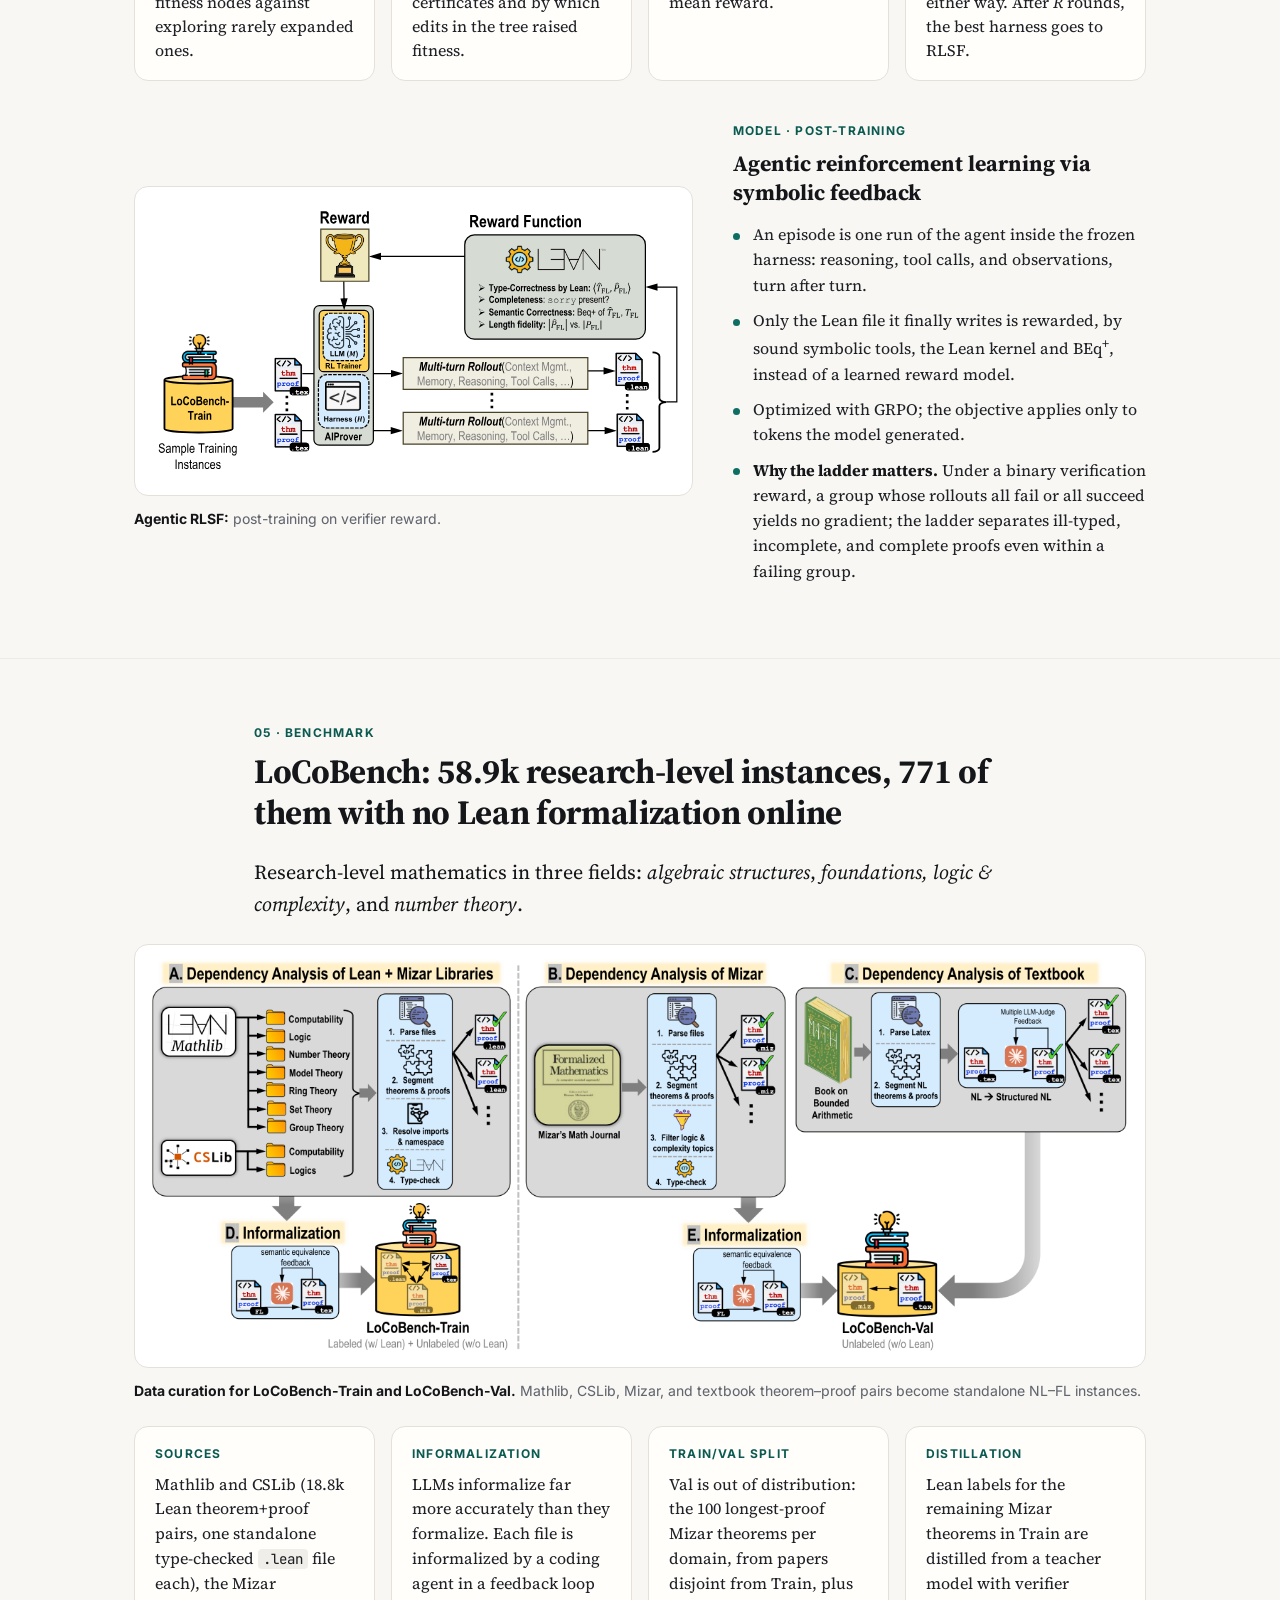
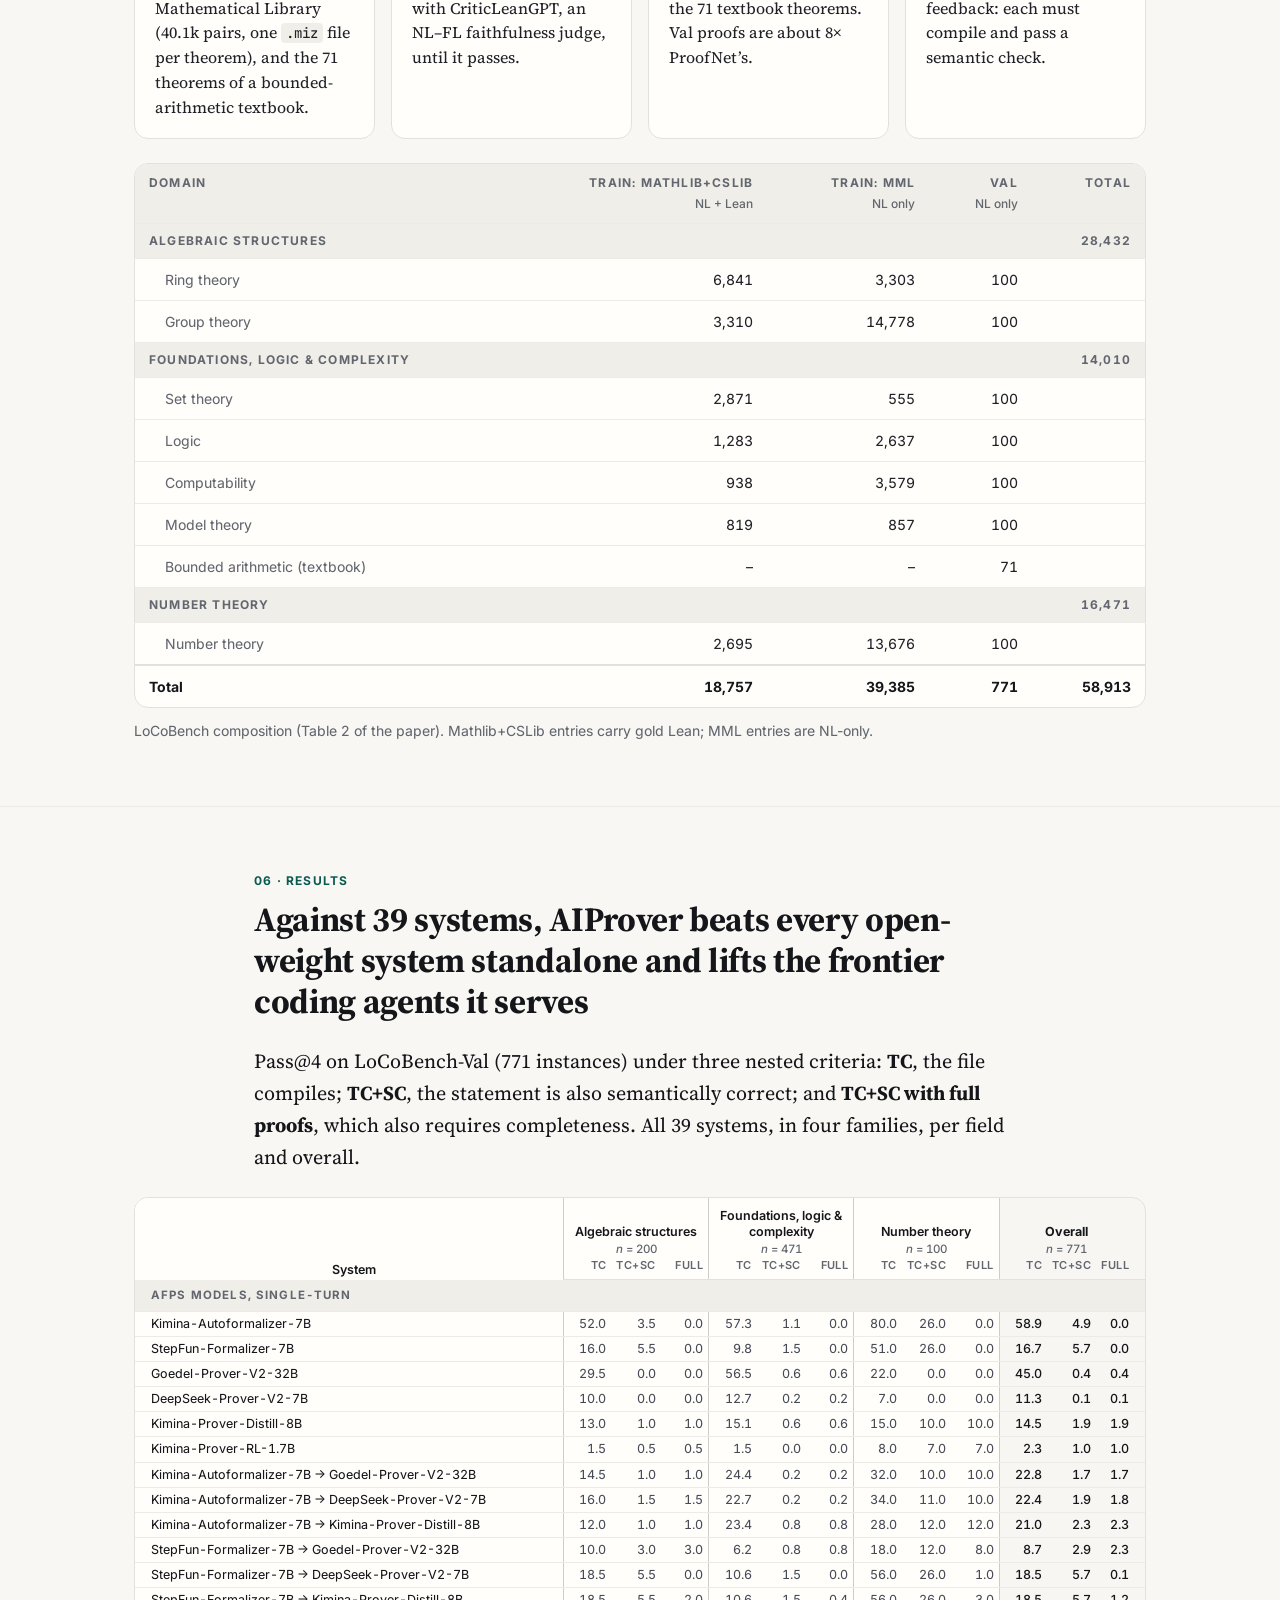
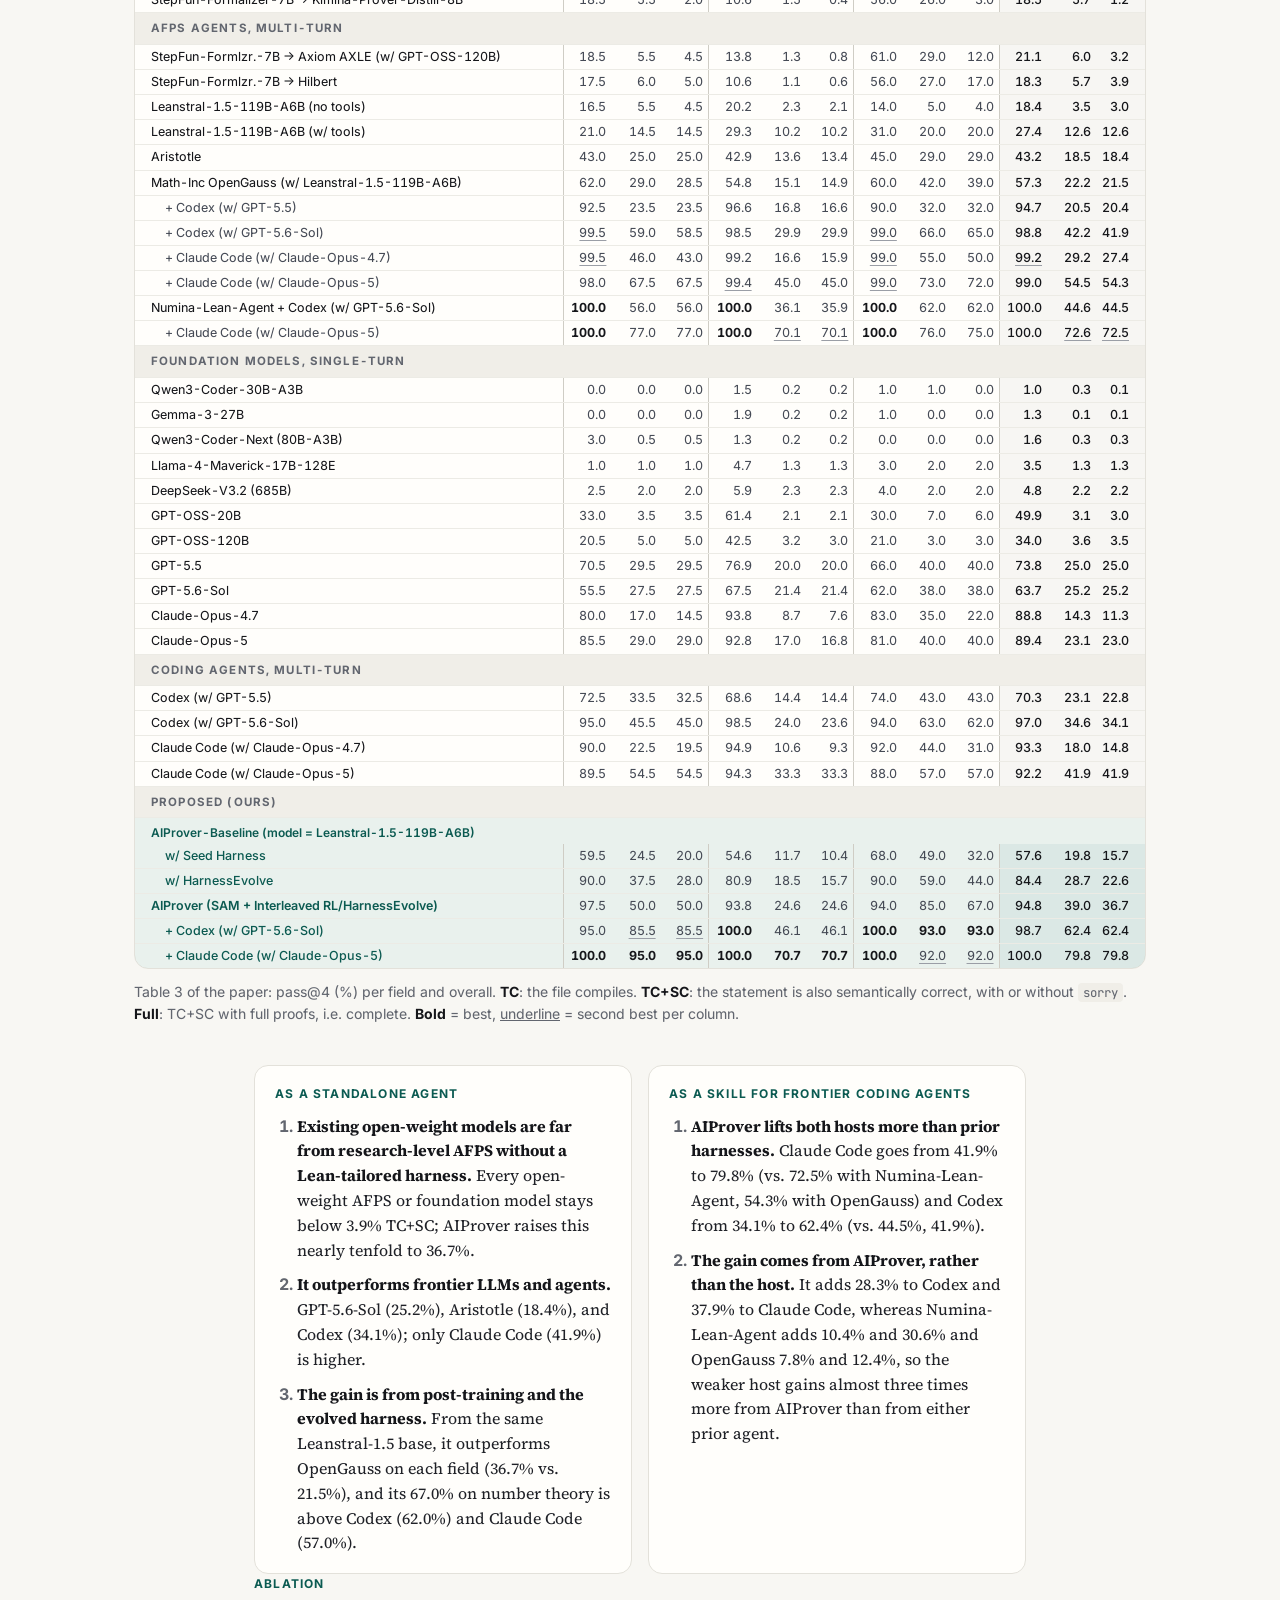
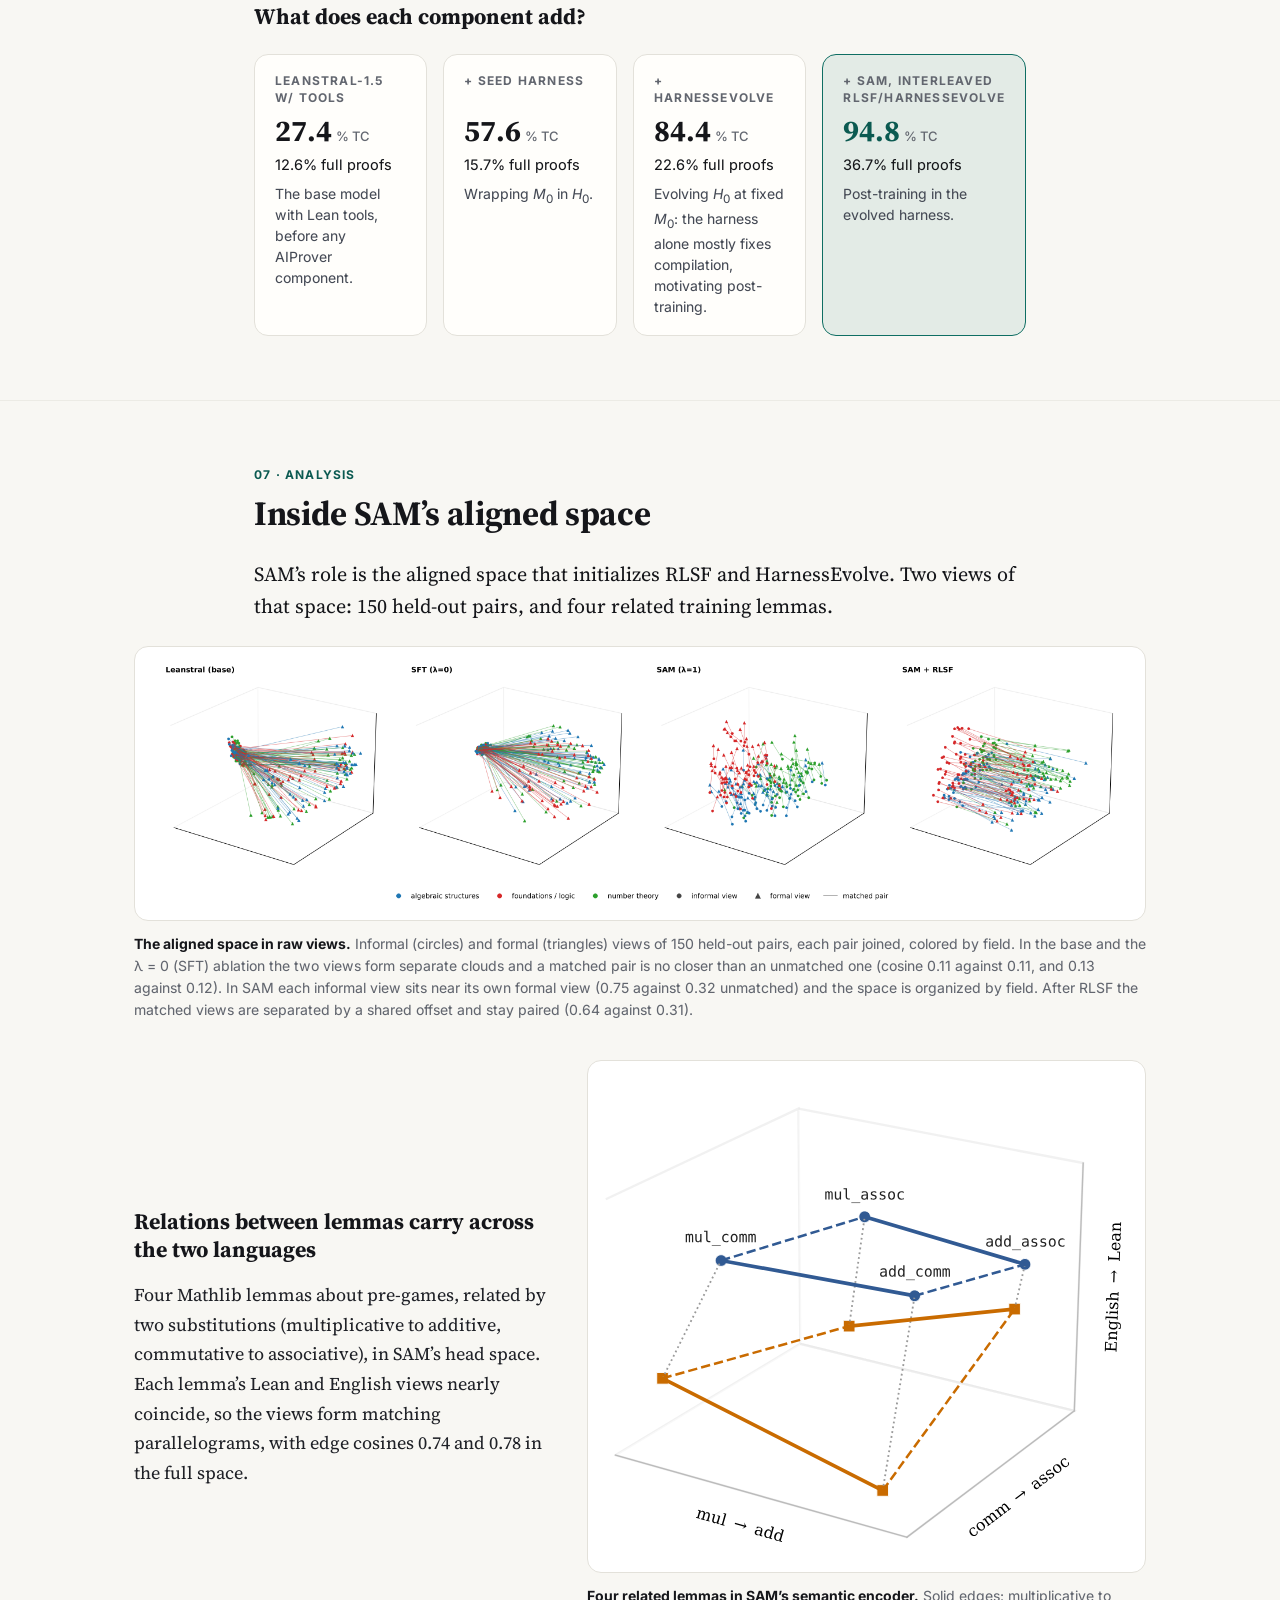
==== commit e4612b3c: "AIProver Use it: plain explanation of how the host and AIProver work together (what each does, its t" ====
--- a/AIProver/index.html
+++ b/AIProver/index.html
@@ -19,7 +19,7 @@
   <link rel="preconnect" href="https://fonts.googleapis.com">
   <link rel="preconnect" href="https://fonts.gstatic.com" crossorigin>
   <link href="https://fonts.googleapis.com/css2?family=Inter:wght@400;500;600;700;800&family=Source+Serif+4:ital,opsz,wght@0,8..60,400..700;1,8..60,400&family=JetBrains+Mono:wght@400;500&display=swap" rel="stylesheet">
-  <link rel="stylesheet" href="style.css?v=20261004f">
+  <link rel="stylesheet" href="style.css?v=20261004g">
   <noscript><style>.reveal{opacity:1;transform:none}.steps .ctl{display:none}</style></noscript>
 </head>
 <body>
@@ -176,21 +176,28 @@
     </div>
   </div>
   <div class="wide">
-    <div class="fighead wideh"><span class="fk">Division of labour</span><span class="ft">The host does what needs judgement; AIProver writes Lean and searches for proofs</span></div>
-    <div class="flow reveal" role="group" aria-label="Division of labour between the host coding agent and AIProver">
-      <div class="node host"><span class="h">Host coding agent</span><b>Judges, plans, decomposes</b><ul><li>reads the NL passage and plans;</li><li>judges semantic correctness (c) and proof faithfulness (d) of every returned file;</li><li>fixes statements, decomposes, and weaves the pieces together;</li><li>does not search for proofs itself, and does not stop until all four properties hold.</li></ul></div>
-      <div class="arrows" aria-hidden="true"><span class="a fwd">submits the problem, <i>k</i> parallel samples</span><span class="a back">returns Lean files and their checks</span></div>
-      <div class="node aip"><span class="h">AIProver</span><b>Writes Lean, searches for proofs</b><ul><li>one call is a complete multi-turn agentic session with Lean and the lean-lsp tools;</li><li>the post-trained model inside the evolved harness, on local GPUs;</li><li>a job of <i>k</i> parallel samples costs the host nothing but a wait.</li></ul></div>
-    </div>
-    <div class="fighead wideh"><span class="fk">Protocol</span><span class="ft">The fixed procedure the skill gives the host coding agent, in order: it plans, delegates to AIProver, judges what comes back, and decomposes only when it must</span></div>
-    <ol class="proto reveal" aria-label="Protocol">
-      <li><b>Preflight</b>Lean and Mathlib, the completeness checker, the model endpoint, and one live rollout.</li>
-      <li><b>Blueprint</b>The definitions, the theorem parts with their exact hypotheses, and the proof&rsquo;s intermediate lemmas.</li>
-      <li><b>Submit</b>The whole problem as one job of <i>k</i> parallel samples, plus a statement-only job on long inputs.</li>
-      <li><b>Judge</b>Every sample that passes (a) and (b), best first; accept the first that also passes (c) and (d).</li>
-      <li><b>Decompose</b>Otherwise fix the statement and freeze a skeleton with every lemma and theorem part as a <code>sorry</code> statement, one job per open piece, and weave the proof bodies back into the skeleton.</li>
-      <li><b>Final gate</b>Type-correctness and completeness on the exact final file, and the judge protocol once more.</li>
-    </ol>
+    <div class="fighead wideh"><span class="fk">How the two work together</span><span class="ft">The host plans and judges; AIProver writes Lean and searches for proofs</span></div>
+    <div class="flow reveal" role="group" aria-label="How the host coding agent and AIProver work together">
+      <div class="node host"><span class="h">Host coding agent</span><b>Claude Code or Codex: plans, delegates, judges</b>
+        <ul>
+          <li>Reads the natural-language theorem and proof and plans the formalization: the definitions, the theorem parts with their exact hypotheses, the intermediate lemmas.</li>
+          <li>Hands the whole problem to AIProver and waits for the candidates.</li>
+          <li>Judges every returned file: does the statement say the same theorem, does the proof follow the paper&rsquo;s argument? Fixes statements when needed.</li>
+          <li>If no candidate passes, splits the problem into lemmas, sends each to AIProver, and weaves the returned proofs into one file.</li>
+        </ul>
+        <span class="tools"><b>Tools</b>AIProver&rsquo;s command line (submit, wait, result, check) and the lean-lsp tools for small local checks such as reading a goal or confirming a lemma name. It never searches for proofs itself.</span>
+      </div>
+      <div class="arrows" aria-hidden="true"><span class="a fwd">the problem, as one job of several samples</span><span class="a back">candidate Lean files with Lean&rsquo;s verdicts</span></div>
+      <div class="node aip"><span class="h">AIProver</span><b>The Lean specialist: writes Lean, searches for proofs</b>
+        <ul>
+          <li>Each call is a full multi-turn session of the post-trained model inside its evolved harness, several samples in parallel.</li>
+          <li>Writes the Lean statement and proof, compiles, reads Lean&rsquo;s errors, searches Mathlib, and repairs until the file type-checks.</li>
+          <li>Returns each candidate with its checks: type-correct and complete, or where it fails.</li>
+        </ul>
+        <span class="tools"><b>Tools</b>Lean 4 with Mathlib, the lean-lsp tools (goal states, diagnostics, lemma search), and its verifiers. The model runs on a GPU server; the harness and Lean run on your machine.</span>
+      </div>
+    </div>
+    <p class="flownote reveal">A session ends when the final file type-checks and is complete, and the host has judged it semantically correct and faithful to the paper&rsquo;s proof.</p>
   </div>
 </section>
 
--- a/AIProver/style.css
+++ b/AIProver/style.css
@@ -318,16 +318,16 @@
 .node li { font-size: 16px; margin: 0 0 7px; }
 .node li:last-child { margin: 0; }
 .node.host li::before { background: var(--muted); }
+.node .tools { display: block; font-family: var(--sans); font-size: 14px; line-height: 1.5; color: var(--ink-2); border-top: 1px solid var(--rule-soft); margin-top: 12px; padding-top: 10px; }
+.node .tools b { display: inline-block; font-size: 11.5px; font-weight: 700; letter-spacing: .08em; text-transform: uppercase; color: var(--muted); margin-right: 8px; }
+.node.aip .tools { border-top-color: rgba(15, 110, 99, .2); }
+.flownote { font-size: 16.5px; line-height: 1.6; color: var(--ink-2); margin: var(--s2) 0 0; }
 .arrows { display: flex; flex-direction: column; justify-content: center; gap: 36px; padding: 0 6px; }
 .arrows .a { position: relative; display: block; font-family: var(--sans); font-size: 12.5px; line-height: 1.4; color: var(--muted); text-align: center; padding-top: 16px; }
 .arrows .a::before { content: ""; position: absolute; left: 0; right: 0; top: 7px; border-top: 2px solid #b7b4ab; }
 .arrows .a::after { content: ""; position: absolute; top: 2px; width: 0; height: 0; border: 6px solid transparent; }
 .arrows .fwd::after { right: -2px; border-left: 9px solid #b7b4ab; border-right: 0; }
 .arrows .back::after { left: -2px; border-right: 9px solid #b7b4ab; border-left: 0; }
-.proto { counter-reset: p 0; list-style: none; margin: 0; padding: 0; display: grid; grid-template-columns: repeat(6, 1fr); gap: var(--s2); }
-.proto li { counter-increment: p; background: var(--surface); border: 1px solid var(--rule); border-radius: var(--r-card); padding: 14px 16px; font-family: var(--sans); font-size: 14.5px; line-height: 1.5; color: var(--ink-2); }
-.proto li::before { content: counter(p); display: inline-grid; place-items: center; width: 22px; height: 22px; border-radius: 50%; border: 2px solid var(--accent); color: var(--accent-ink); font-size: 11.5px; font-weight: 700; margin-bottom: 8px; }
-.proto li b { display: block; font-size: 15px; margin-bottom: 3px; }
 
 /* bibtex, footer */
 .cite { font-size: 17.5px; line-height: 1.6; color: var(--ink-2); margin: 0 0 var(--s2); }
@@ -348,7 +348,7 @@
 @media (max-width: 720px) { .a-break { display: none; } }
 
 /* ---- responsive ---- */
-@media (max-width: 960px) { .tiles.four { grid-template-columns: 1fr 1fr; } .proto { grid-template-columns: repeat(3, 1fr); } }
+@media (max-width: 960px) { .tiles.four { grid-template-columns: 1fr 1fr; } }
 @media (max-width: 860px) {
   .split, .split.flip, .pipe, .chartwrap { grid-template-columns: 1fr; }
   .ladder, .stages { grid-template-columns: 1fr 1fr; }
@@ -358,5 +358,5 @@
   .arrows .a { padding-top: 0; }
   .arrows .a::before, .arrows .a::after { display: none; }
 }
-@media (max-width: 760px) { .pairs, .findings, .cost3 { grid-template-columns: 1fr; } .proto { grid-template-columns: 1fr 1fr; } }
-@media (max-width: 640px) { .glancecard .glance { min-width: 760px; } .chartwrap .chart { min-width: 600px; } .tiles.four { grid-template-columns: 1fr; } .ladder, .stages, .proto { grid-template-columns: 1fr; } }
+@media (max-width: 760px) { .pairs, .findings, .cost3 { grid-template-columns: 1fr; } }
+@media (max-width: 640px) { .glancecard .glance { min-width: 760px; } .chartwrap .chart { min-width: 600px; } .tiles.four { grid-template-columns: 1fr; } .ladder, .stages { grid-template-columns: 1fr; } }
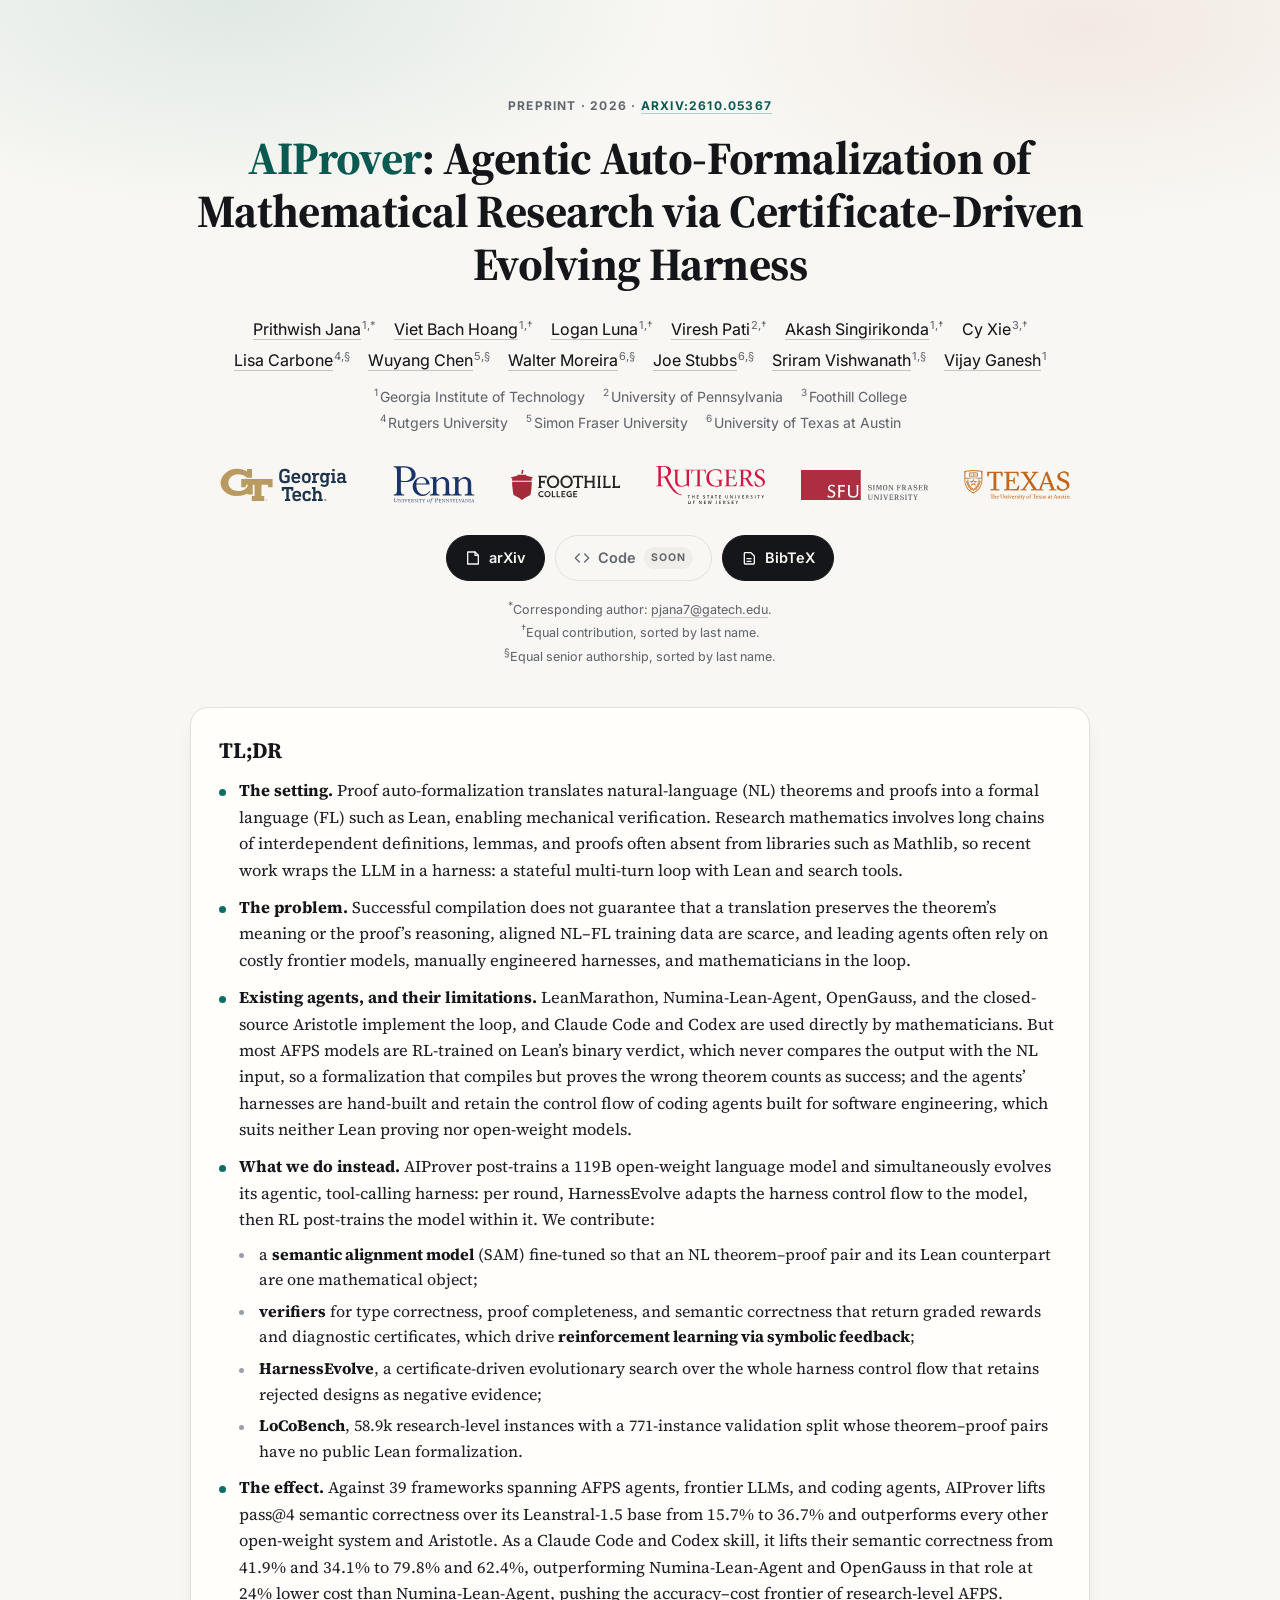
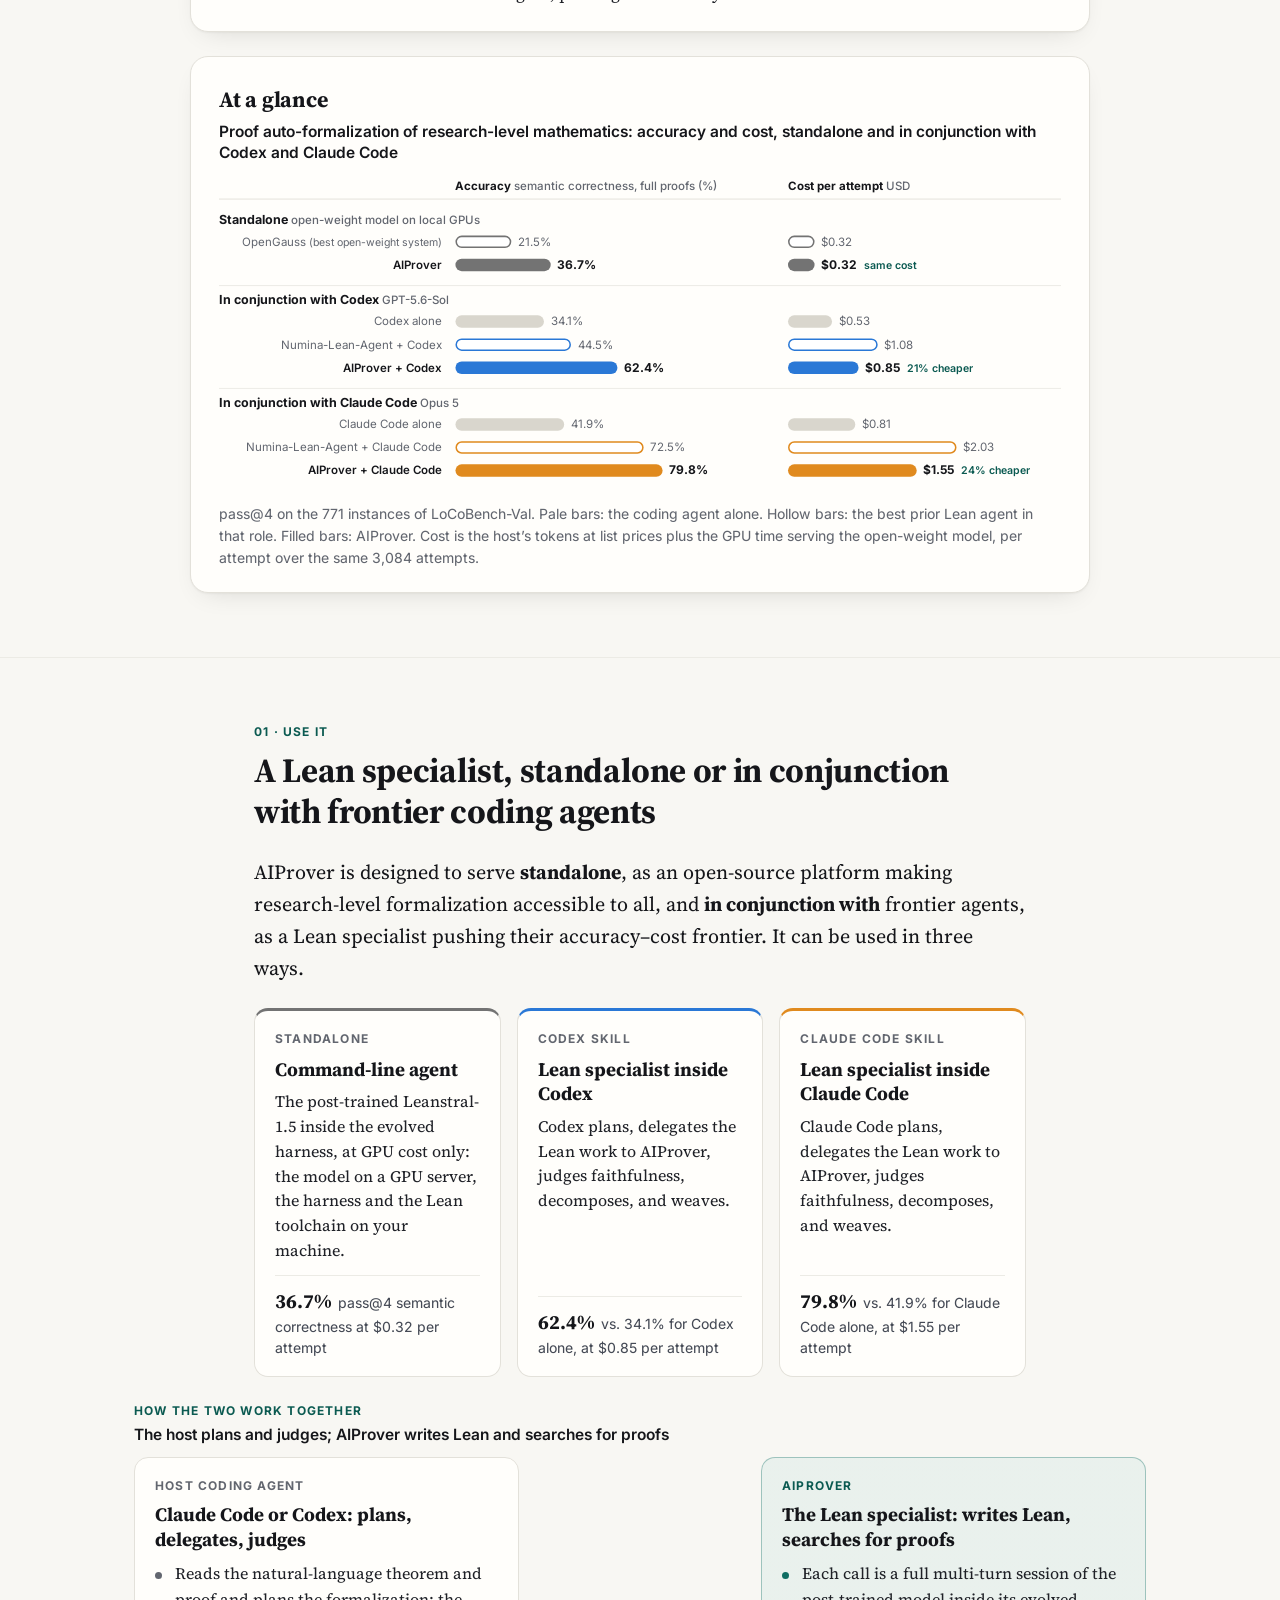
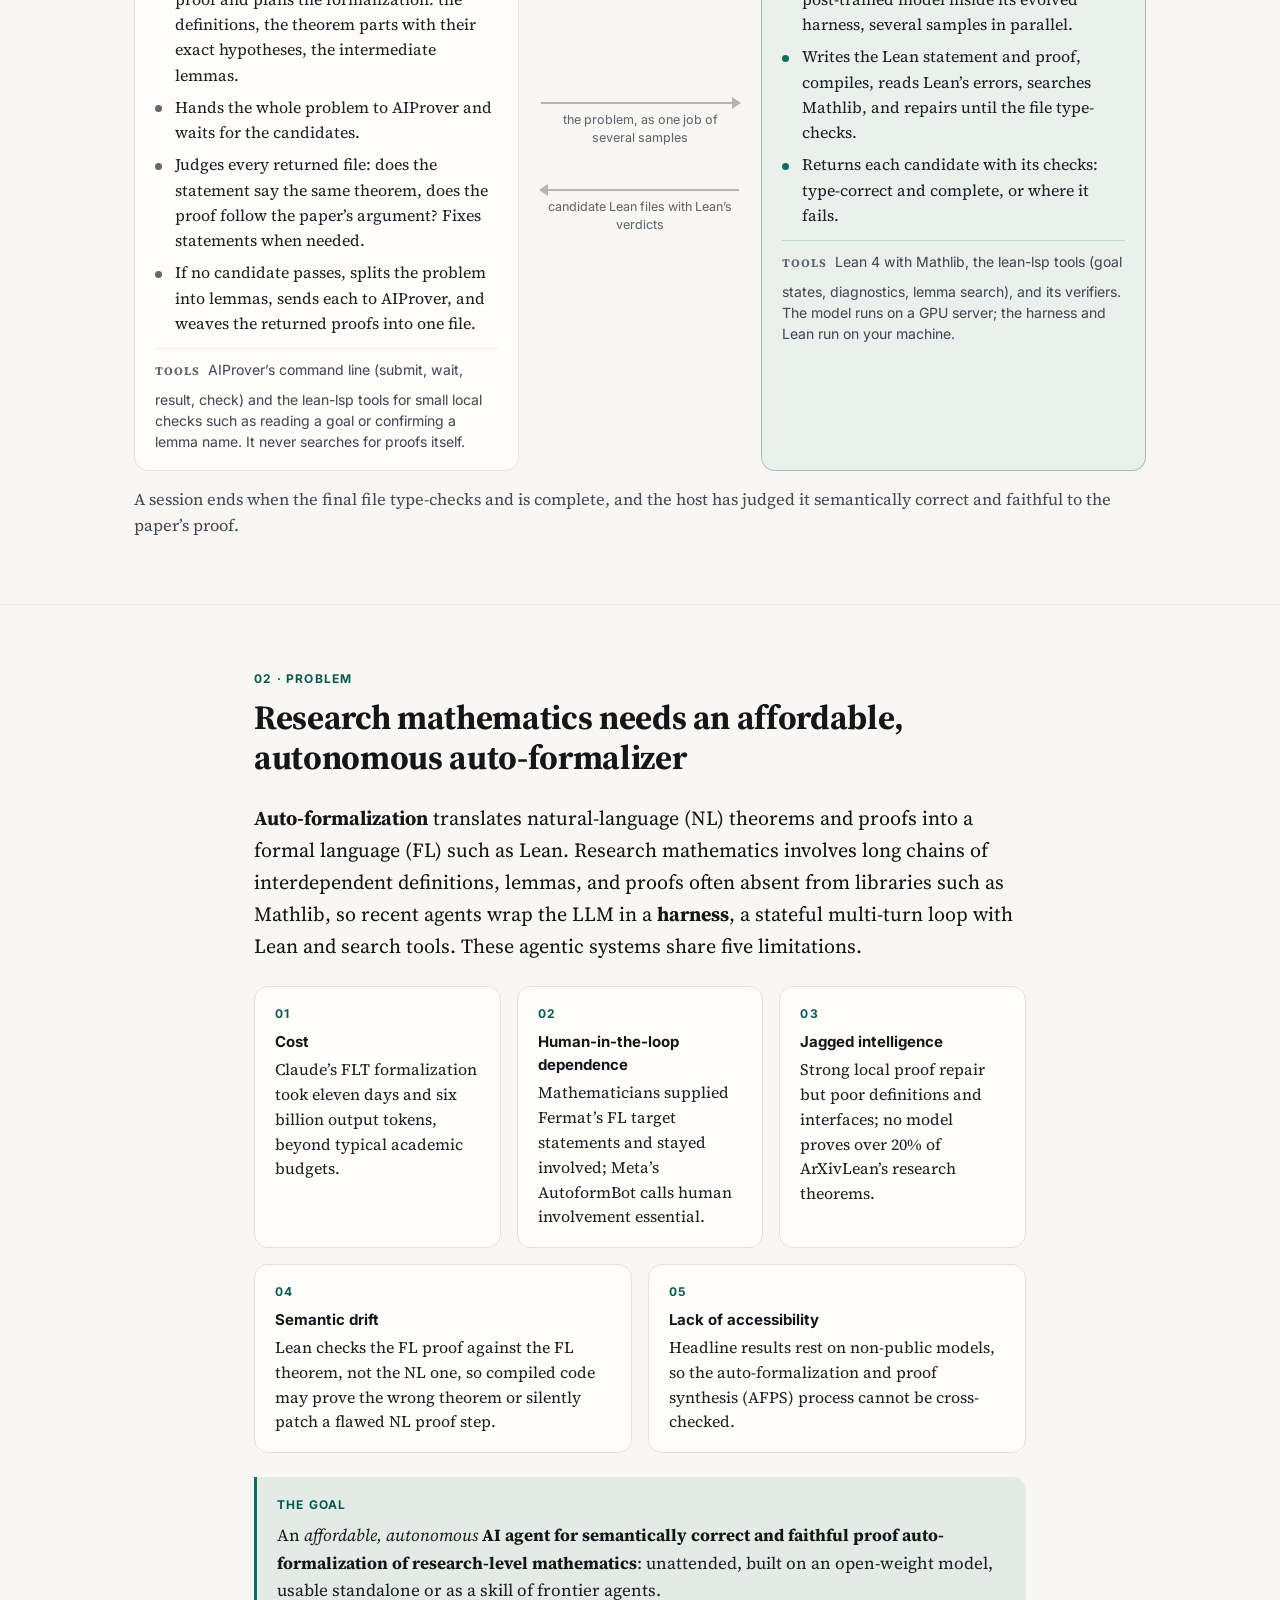
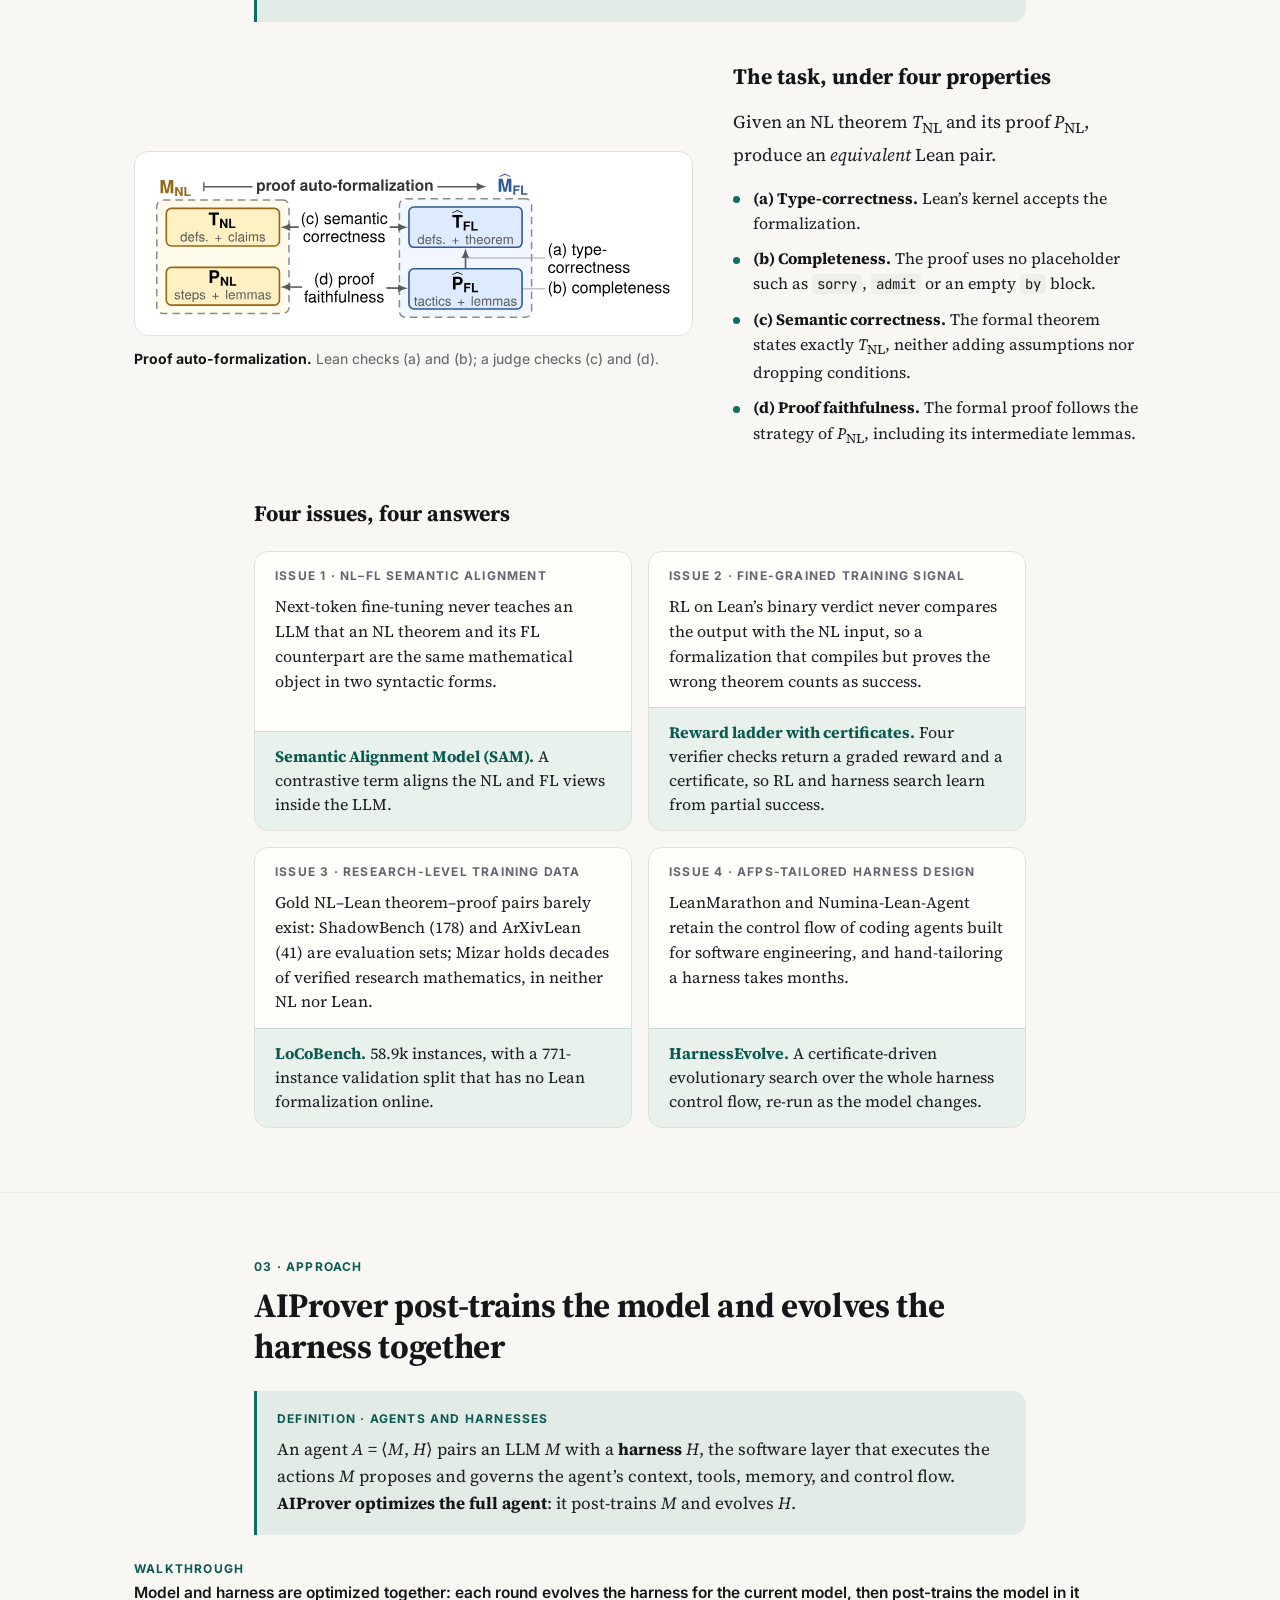
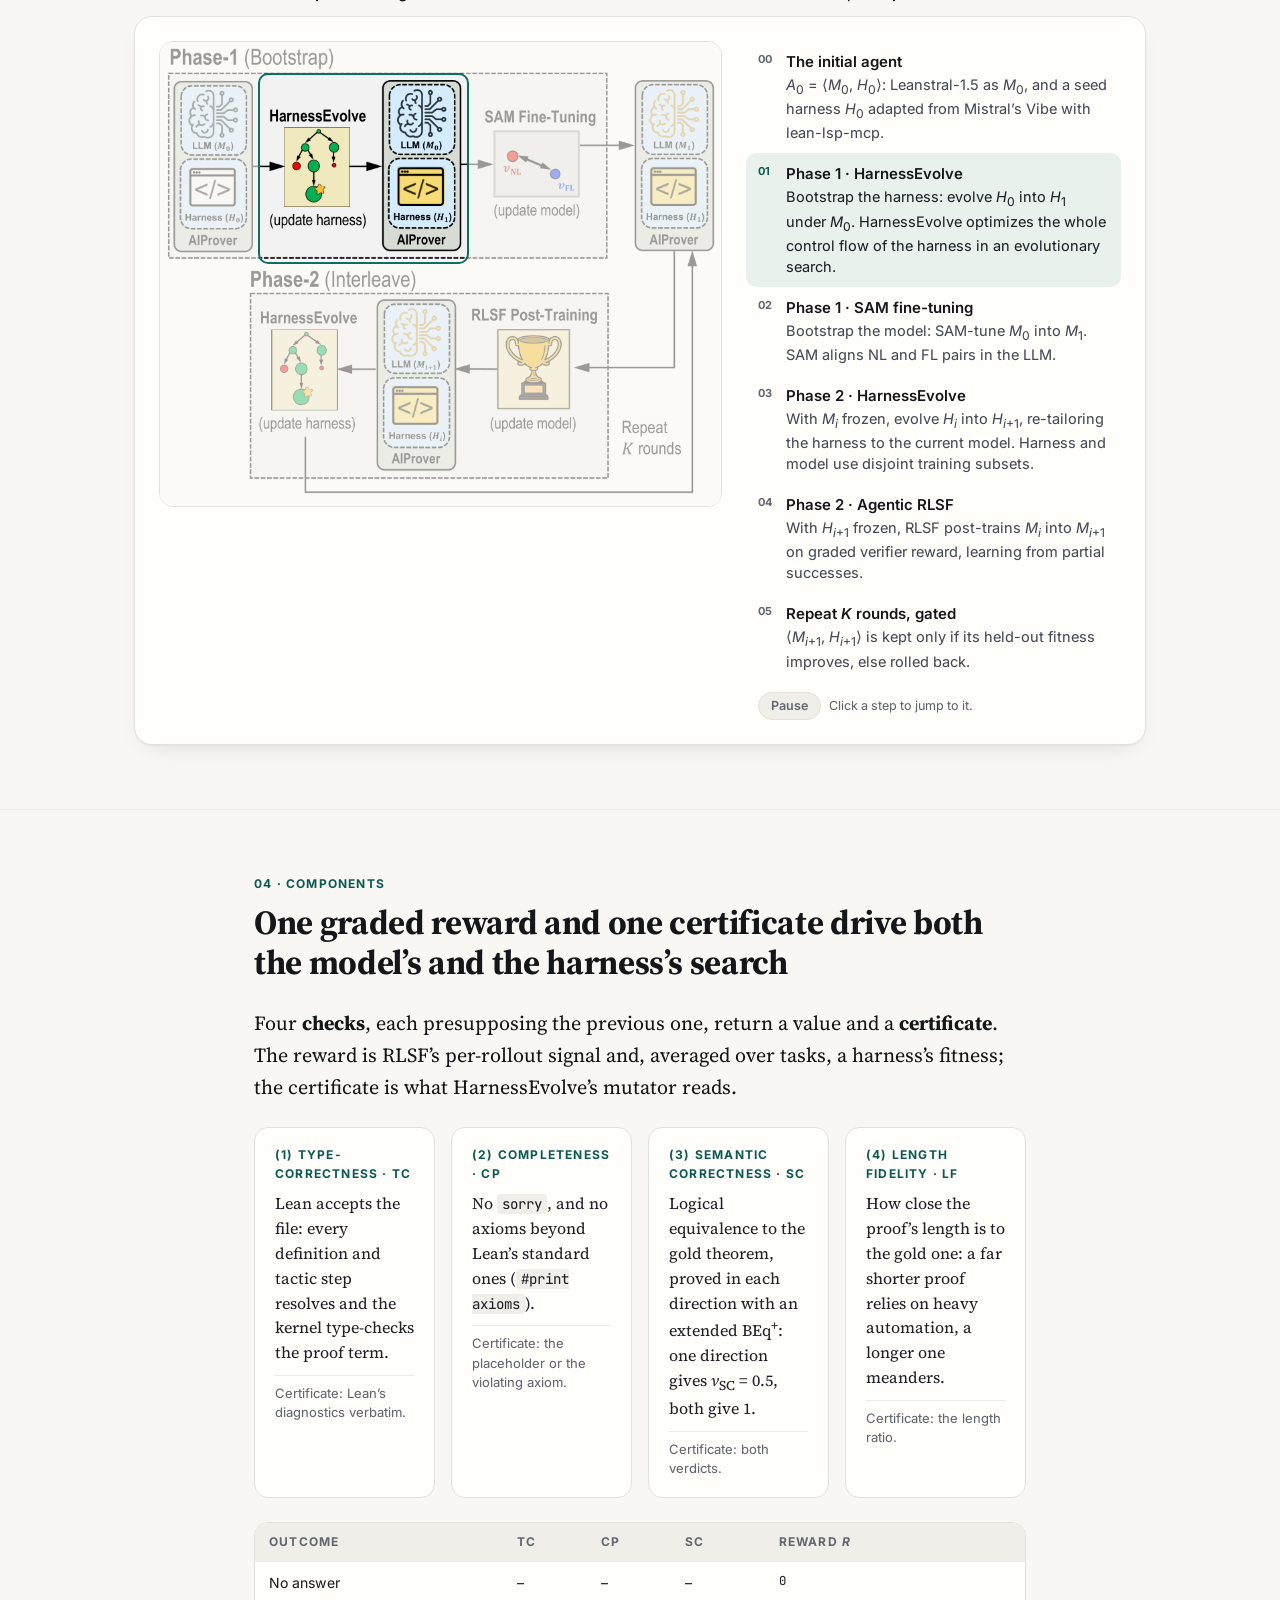
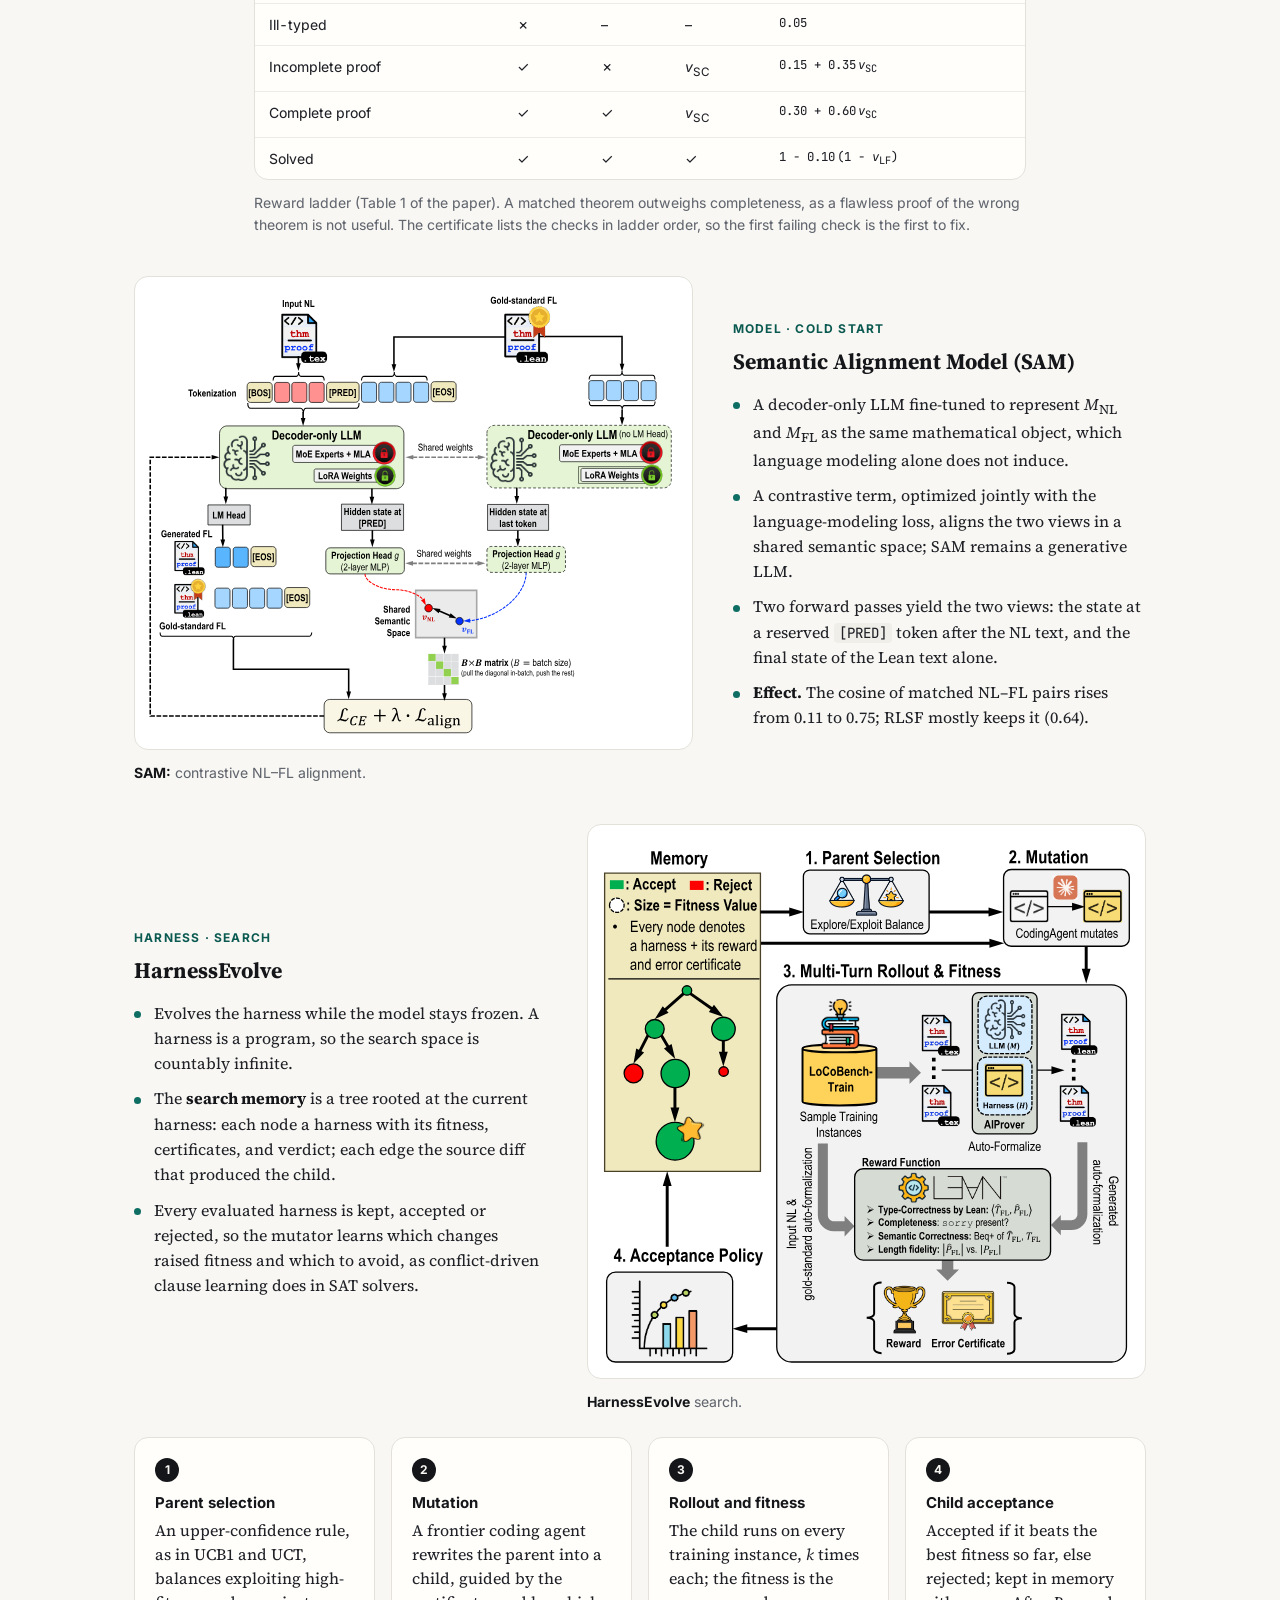
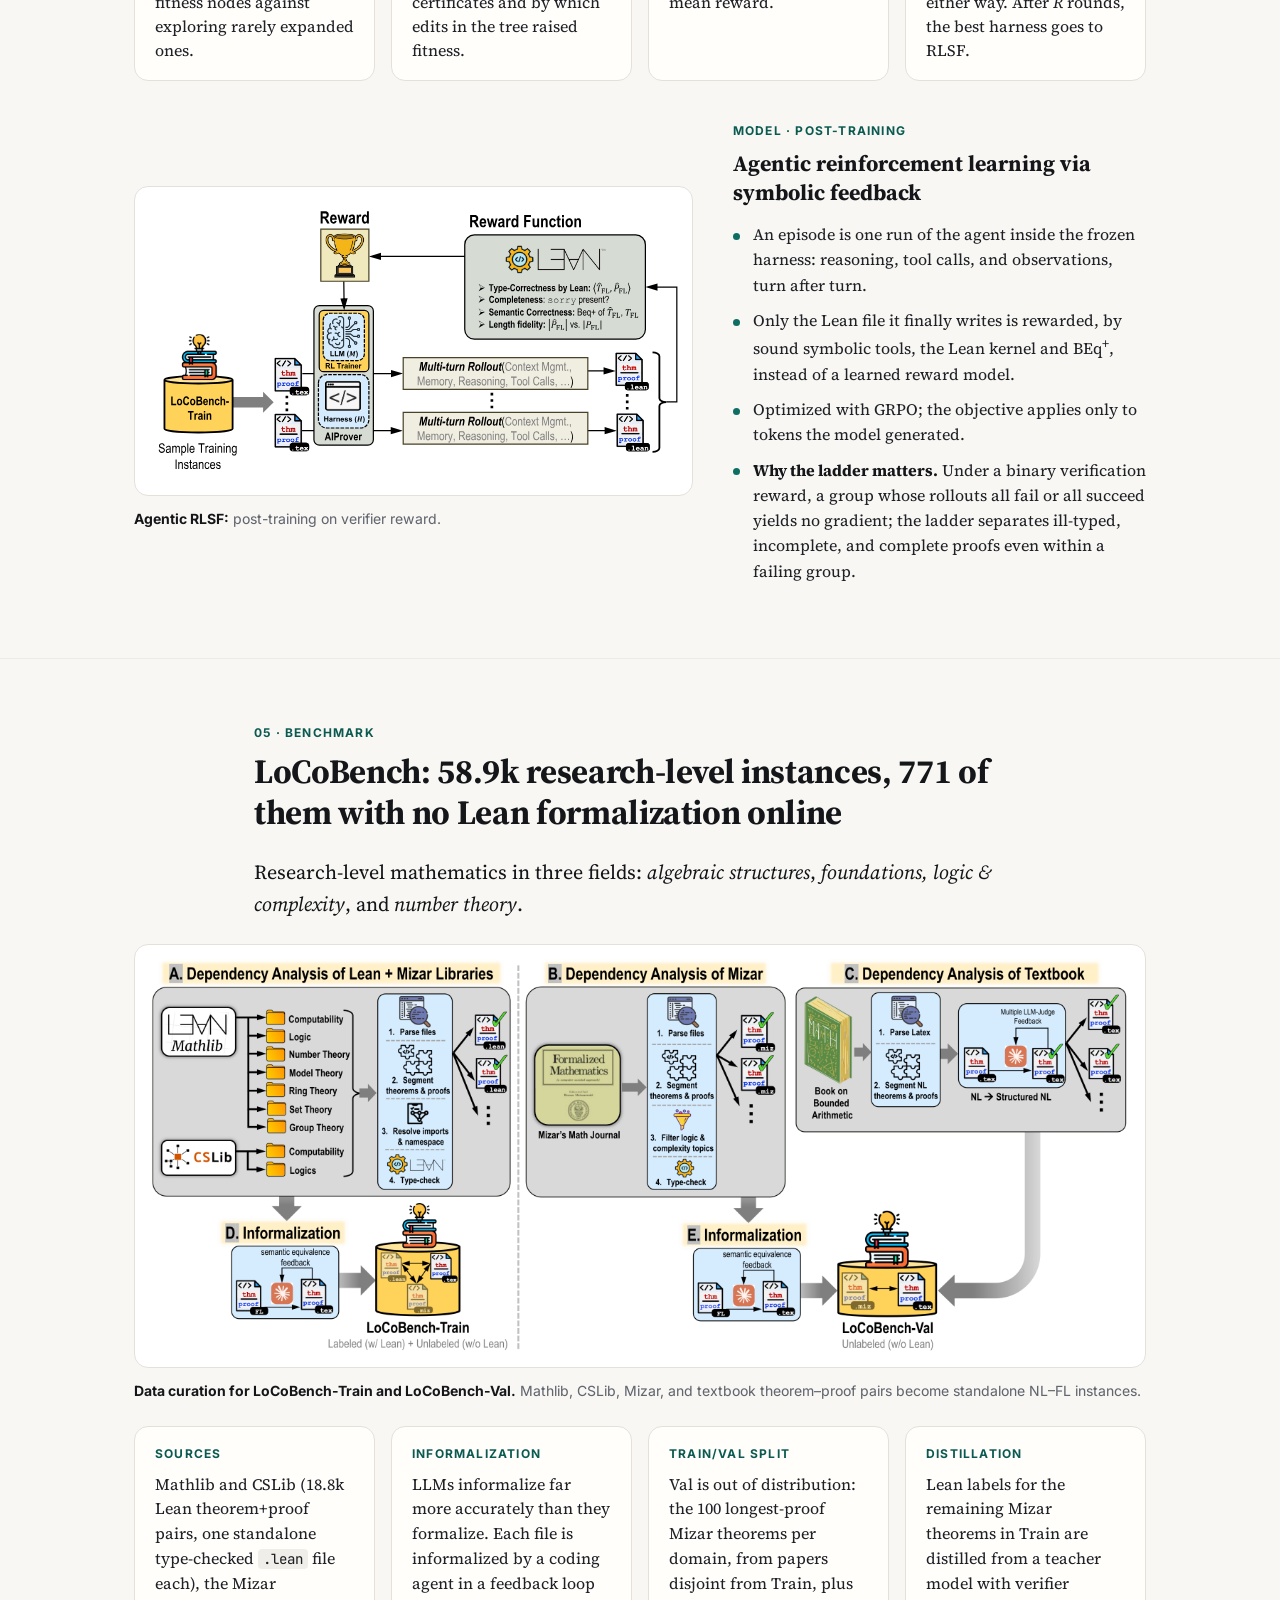
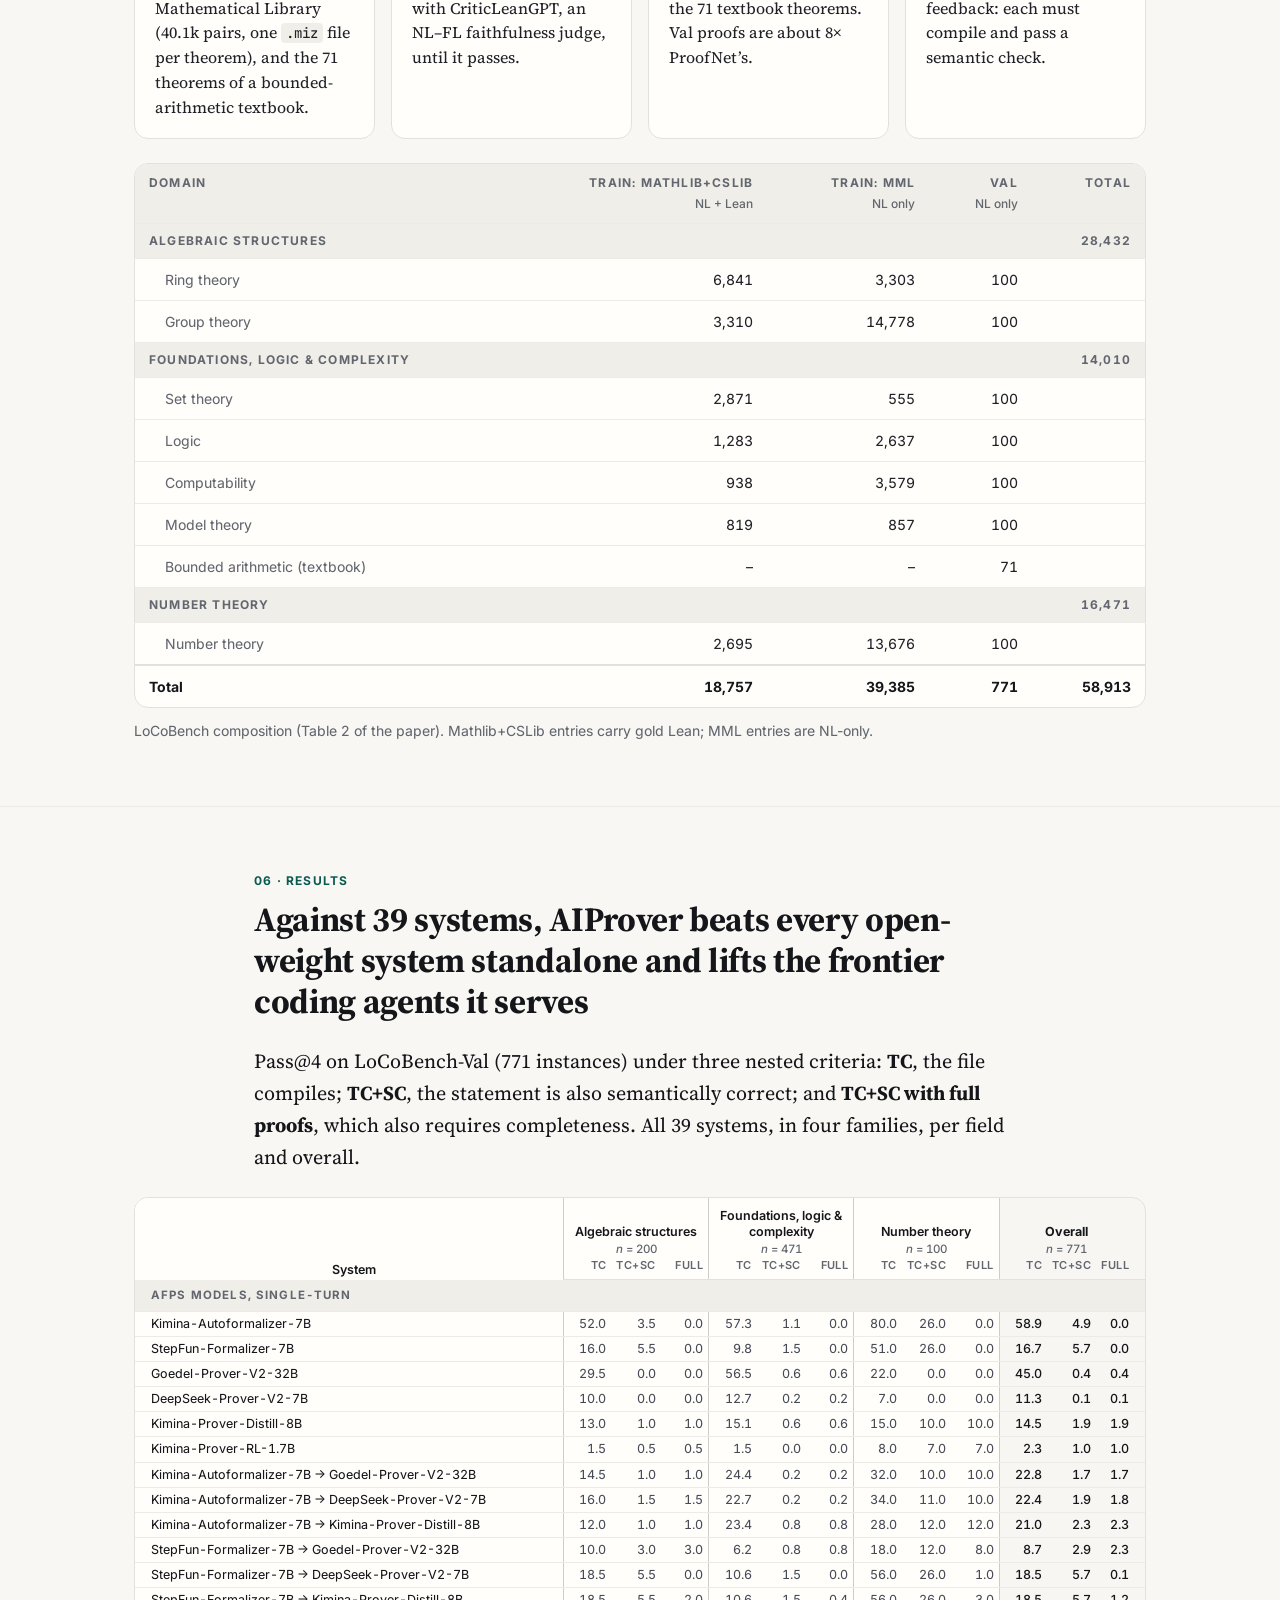
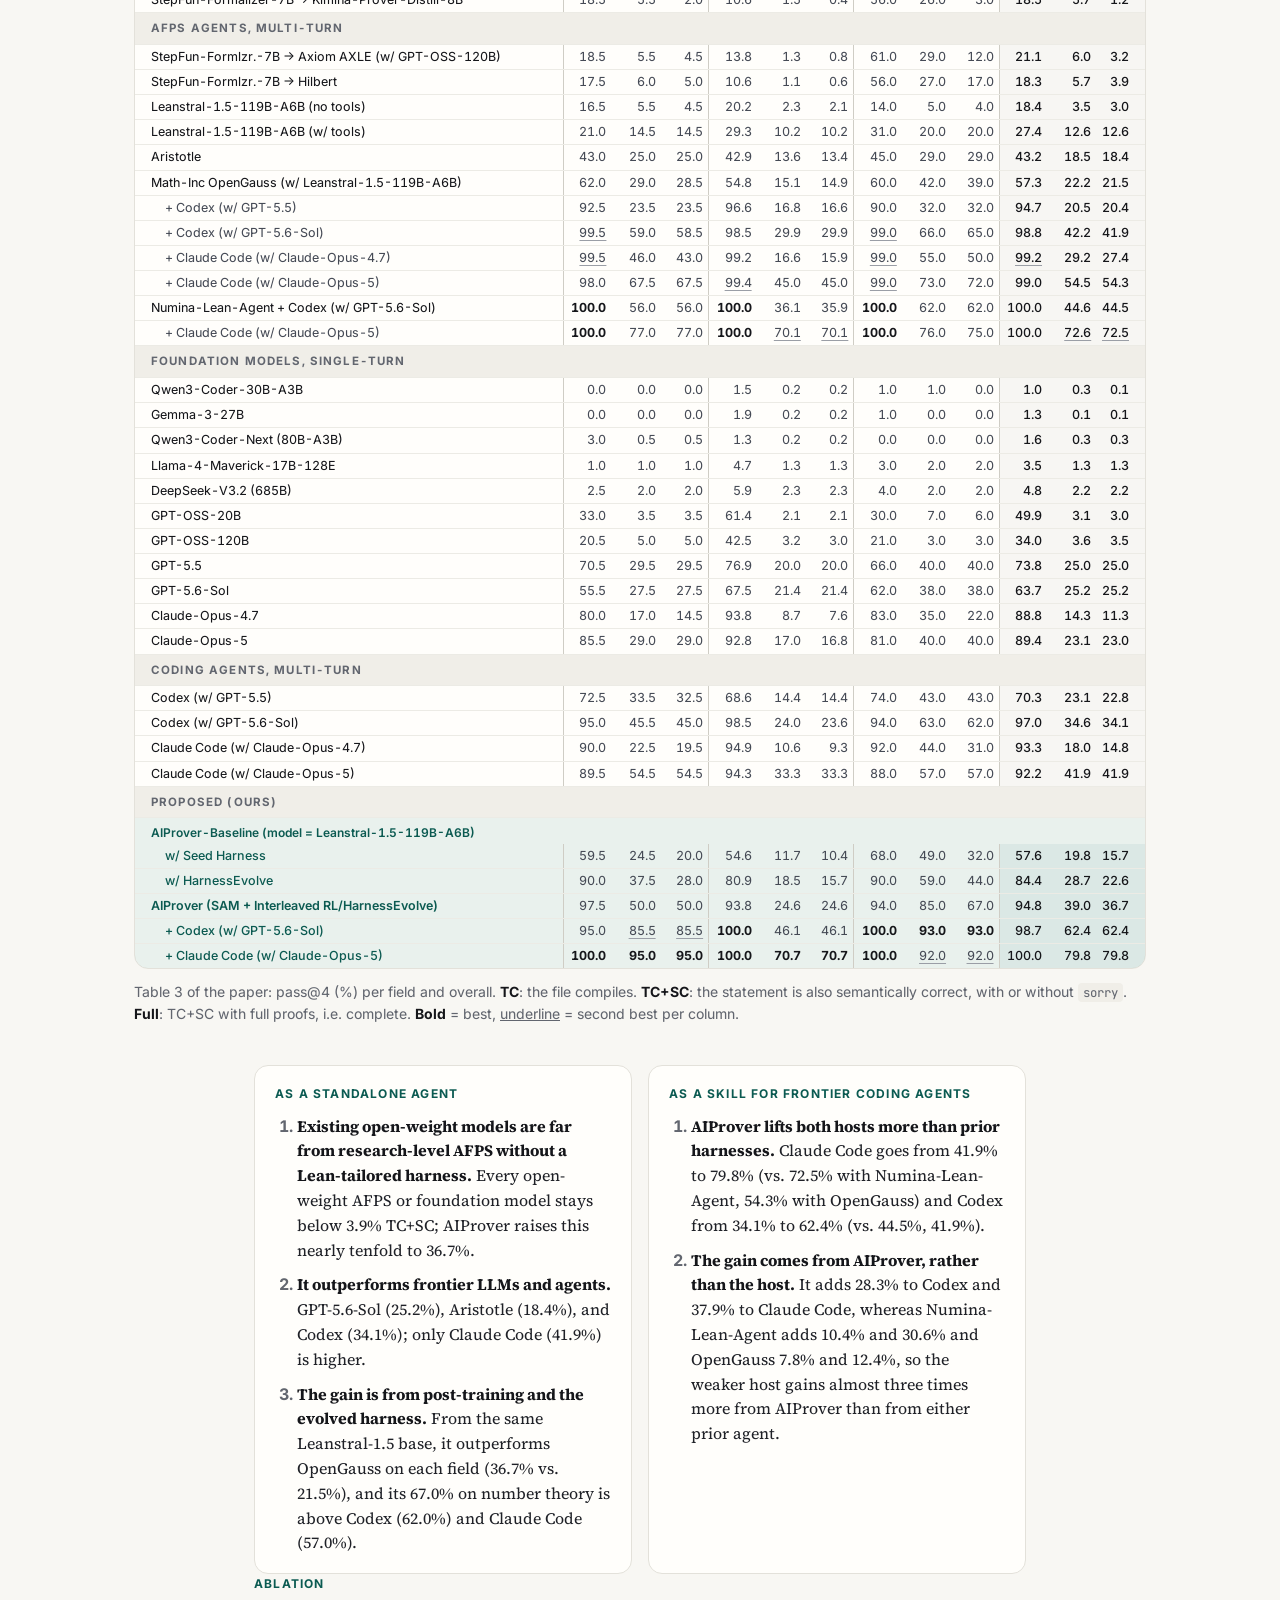
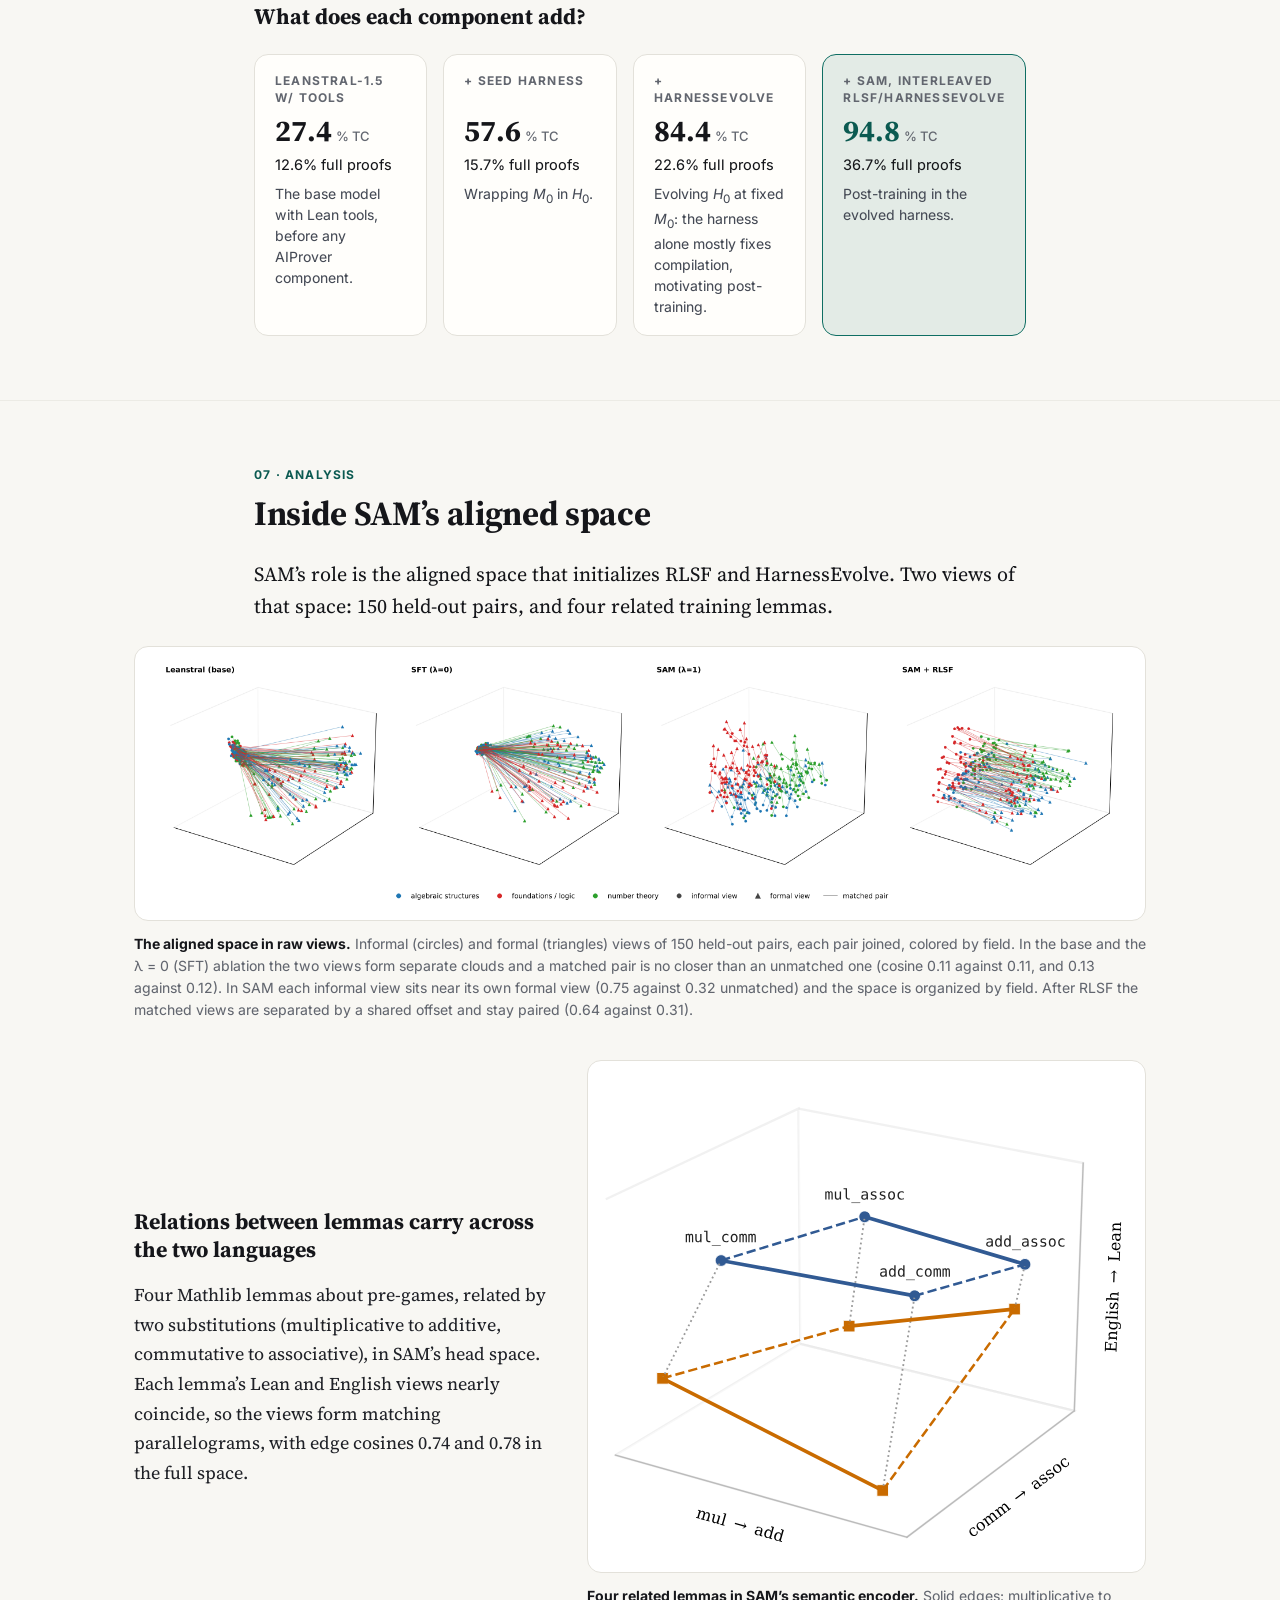
==== commit de261f00: "AIProver: arXiv:2610.05367 is live; Paper-soon button becomes the arXiv link; venue line, cite sente" ====
--- a/AIProver/index.html
+++ b/AIProver/index.html
@@ -9,6 +9,7 @@
   <meta name="description" content="An open-weight Lean agent whose model is post-trained and whose harness is evolved by certificate-driven search. 36.7% semantic correctness standalone on research-level mathematics; 79.8% as a Claude Code skill; on the accuracy-cost Pareto frontier.">
   <meta name="author" content="Prithwish Jana">
   <meta property="og:type" content="article">
+  <meta name="citation_arxiv_id" content="2610.05367">
   <meta property="og:title" content="AIProver: Agentic Auto-Formalization of Mathematical Research via Certificate-Driven Evolving Harness">
   <meta property="og:description" content="An open-weight Lean agent whose model is post-trained and whose harness is evolved by certificate-driven search. 36.7% semantic correctness standalone on research-level mathematics; 79.8% as a Claude Code skill; on the accuracy-cost Pareto frontier.">
   <meta property="og:image" content="https://jprithwish.github.io/AIProver/static/aiprover_fullpipeline.png">
@@ -49,7 +50,7 @@
 
 <header id="top">
   <div class="wide">
-    <div class="venue">Preprint &middot; 2026</div>
+    <div class="venue">Preprint &middot; 2026 &middot; <a href="https://arxiv.org/abs/2610.05367" target="_blank" rel="noopener">arXiv:2610.05367</a></div>
     <h1><span class="brand">AIProver</span>: Agentic Auto-Formalization of Mathematical Research via Certificate-Driven Evolving Harness</h1>
 
     <p class="authors">
@@ -80,7 +81,7 @@
     </div>
 
     <div class="buttons">
-      <span class="btn soon" aria-disabled="true"><svg viewBox="0 0 24 24" fill="none" stroke="currentColor" stroke-width="2" stroke-linecap="round" stroke-linejoin="round" aria-hidden="true"><path d="M4 3h11l5 5v13H4z"/><path d="M15 3v5h5"/></svg>Paper <span class="tag">soon</span></span>
+      <a class="btn" href="https://arxiv.org/abs/2610.05367" target="_blank" rel="noopener"><svg viewBox="0 0 24 24" fill="none" stroke="currentColor" stroke-width="2" stroke-linecap="round" stroke-linejoin="round" aria-hidden="true"><path d="M4 3h11l5 5v13H4z"/><path d="M15 3v5h5"/></svg>arXiv</a>
       <span class="btn soon" aria-disabled="true"><svg viewBox="0 0 24 24" fill="none" stroke="currentColor" stroke-width="2" stroke-linecap="round" stroke-linejoin="round" aria-hidden="true"><polyline points="16 18 22 12 16 6"/><polyline points="8 6 2 12 8 18"/></svg>Code <span class="tag">soon</span></span>
       <a class="btn" href="#bibtex"><svg viewBox="0 0 24 24" fill="none" stroke="currentColor" stroke-width="2" stroke-linecap="round" stroke-linejoin="round" aria-hidden="true"><path d="M6 4h9l5 5v11a1 1 0 0 1-1 1H6a1 1 0 0 1-1-1V5a1 1 0 0 1 1-1z"/><path d="M9 13h6M9 17h6"/></svg>BibTeX</a>
     </div>
@@ -563,7 +564,7 @@
   <div class="wrap">
     <p class="kicker">09 &middot; Cite</p>
     <h2>BibTeX</h2>
-    <p class="cite reveal">If you find AIProver or LoCoBench useful in your research, please cite the paper.</p>
+    <p class="cite reveal">If you find AIProver or LoCoBench useful in your research, please cite <a href="https://arxiv.org/abs/2610.05367" target="_blank" rel="noopener">the paper</a>.</p>
     <div class="bibwrap reveal">
       <button type="button" class="copybtn">Copy</button>
 <pre class="bibtex">@article{jana2026aiprover,
@@ -572,9 +573,9 @@
   author  = {Jana, Prithwish and Hoang, Viet Bach and Luna, Logan and Pati, Viresh and
              Singirikonda, Akash and Xie, Cy and Carbone, Lisa and Chen, Wuyang and
              Moreira, Walter and Stubbs, Joe and Vishwanath, Sriram and Ganesh, Vijay},
-  journal = {arXiv preprint},
+  journal = {arXiv preprint arXiv:2610.05367},
   year    = {2026},
-  url     = {https://jprithwish.github.io/AIProver/}
+  url     = {https://arxiv.org/abs/2610.05367}
 }</pre>
     </div>
   </div>
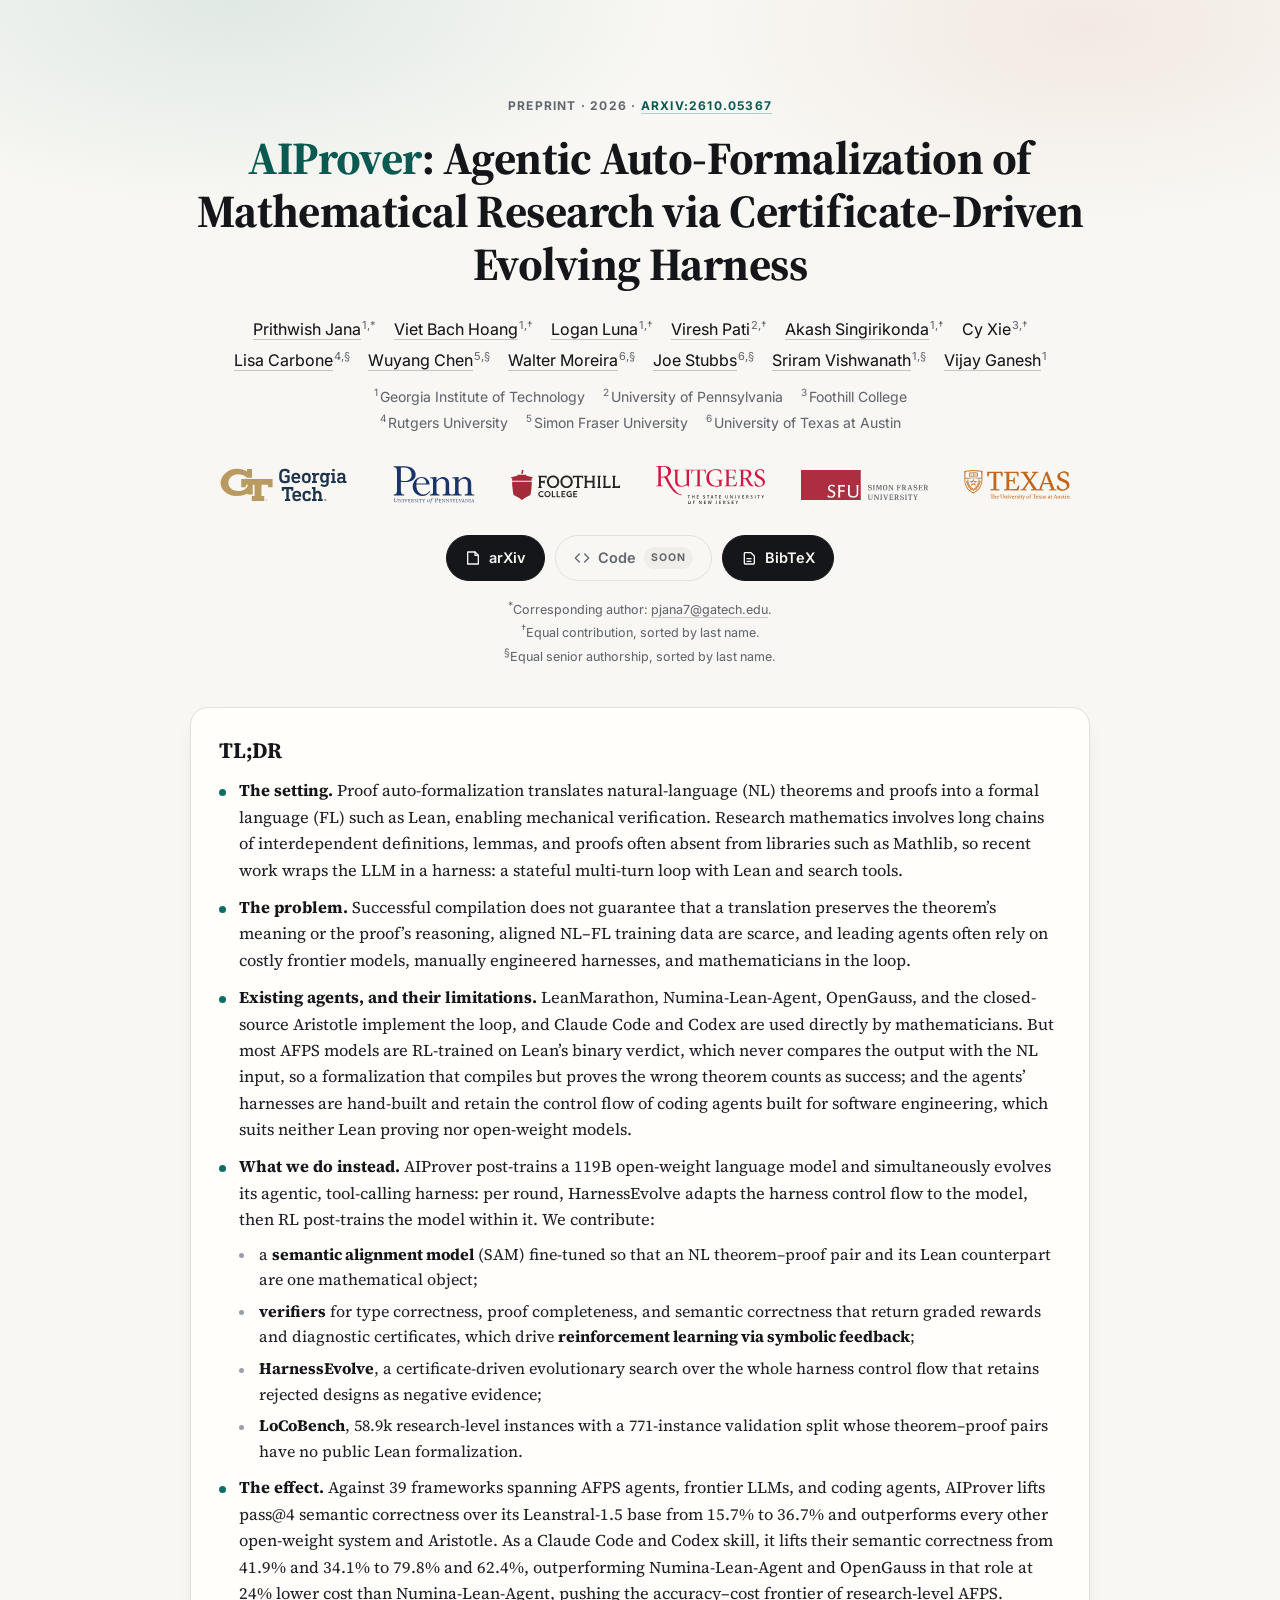
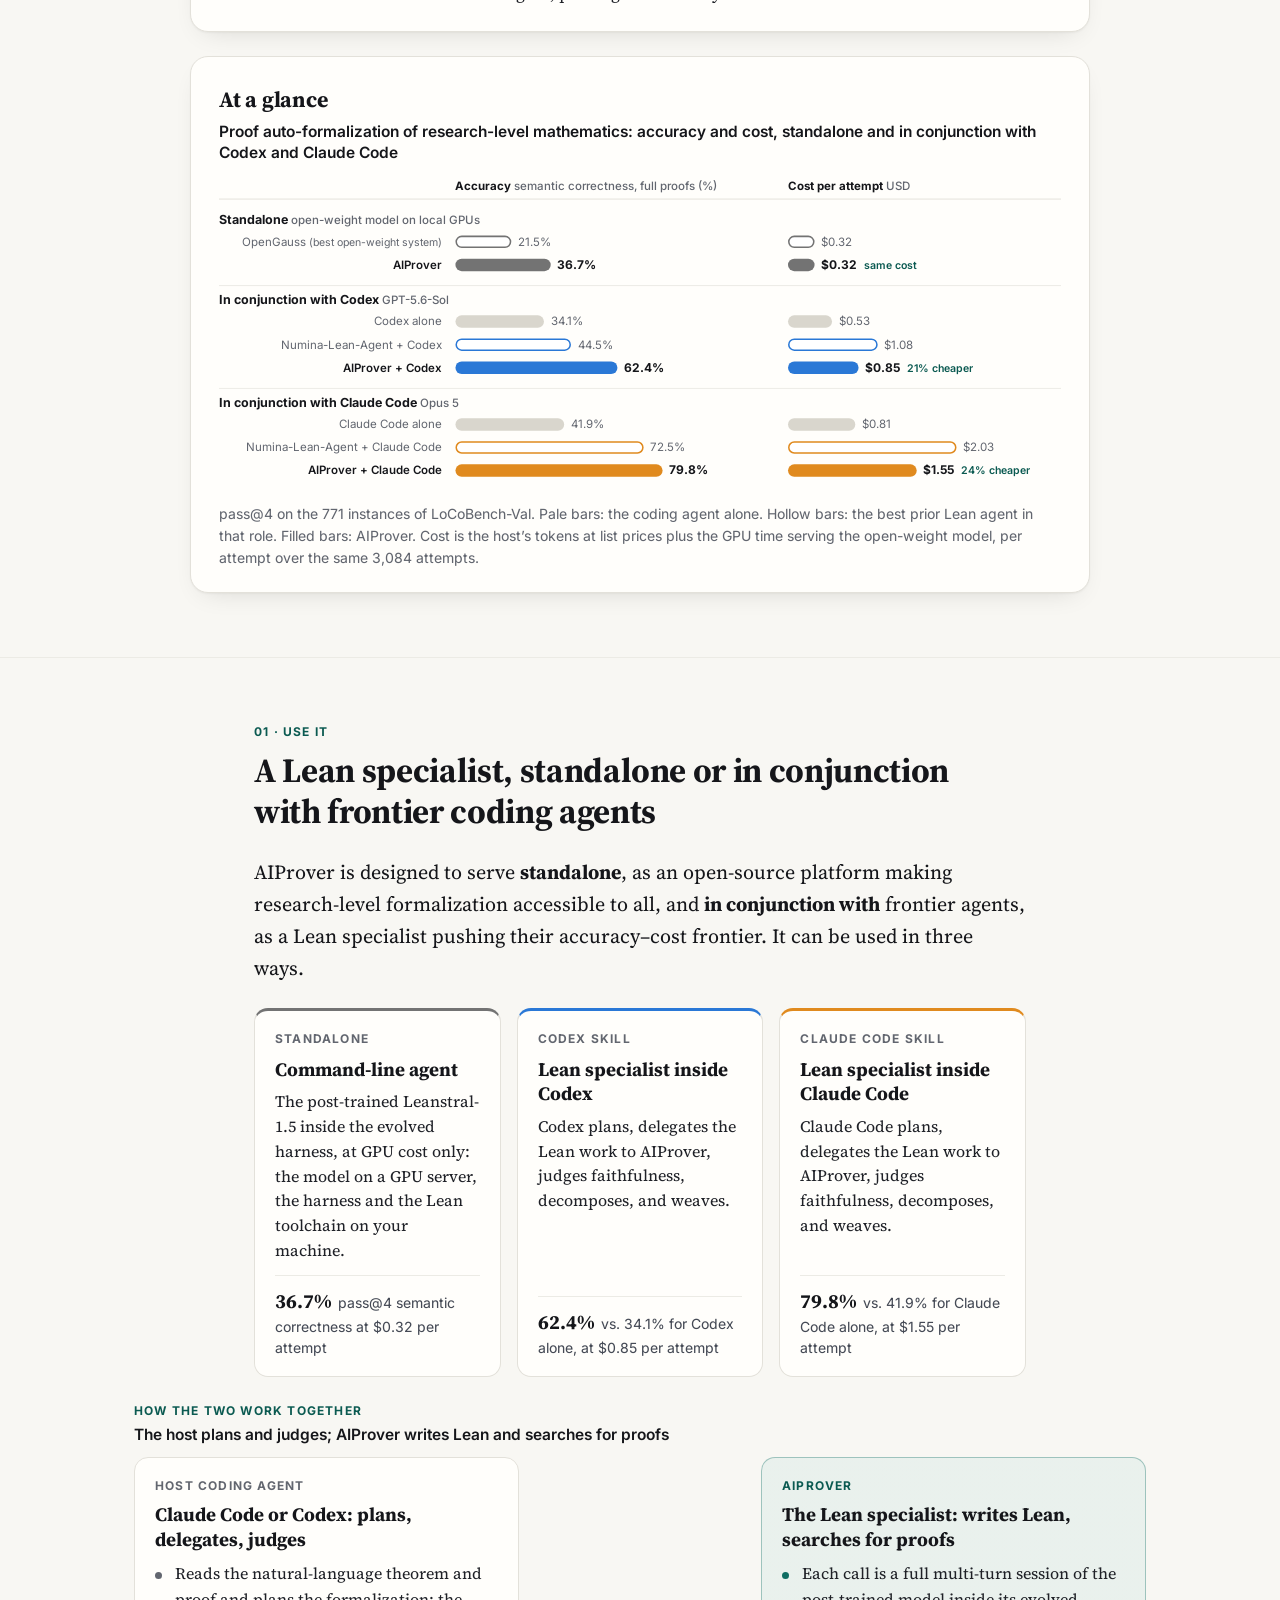
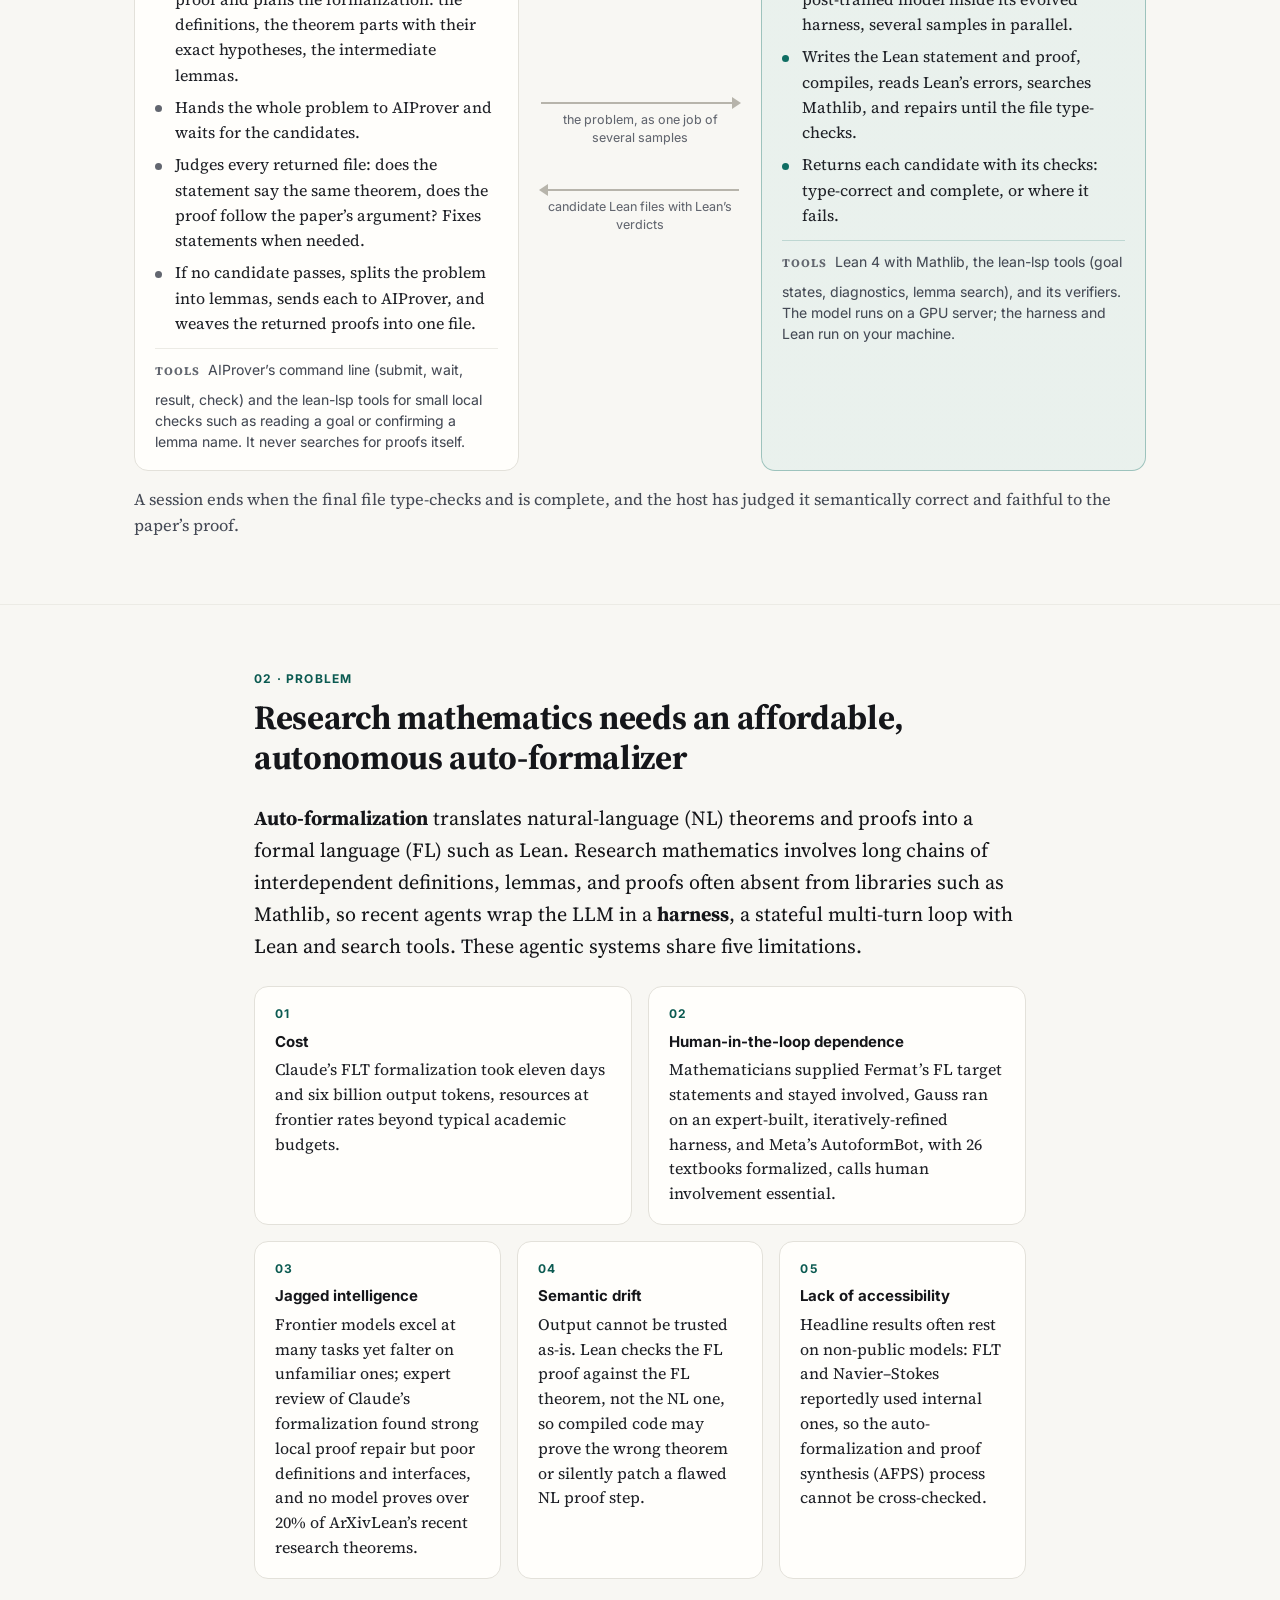
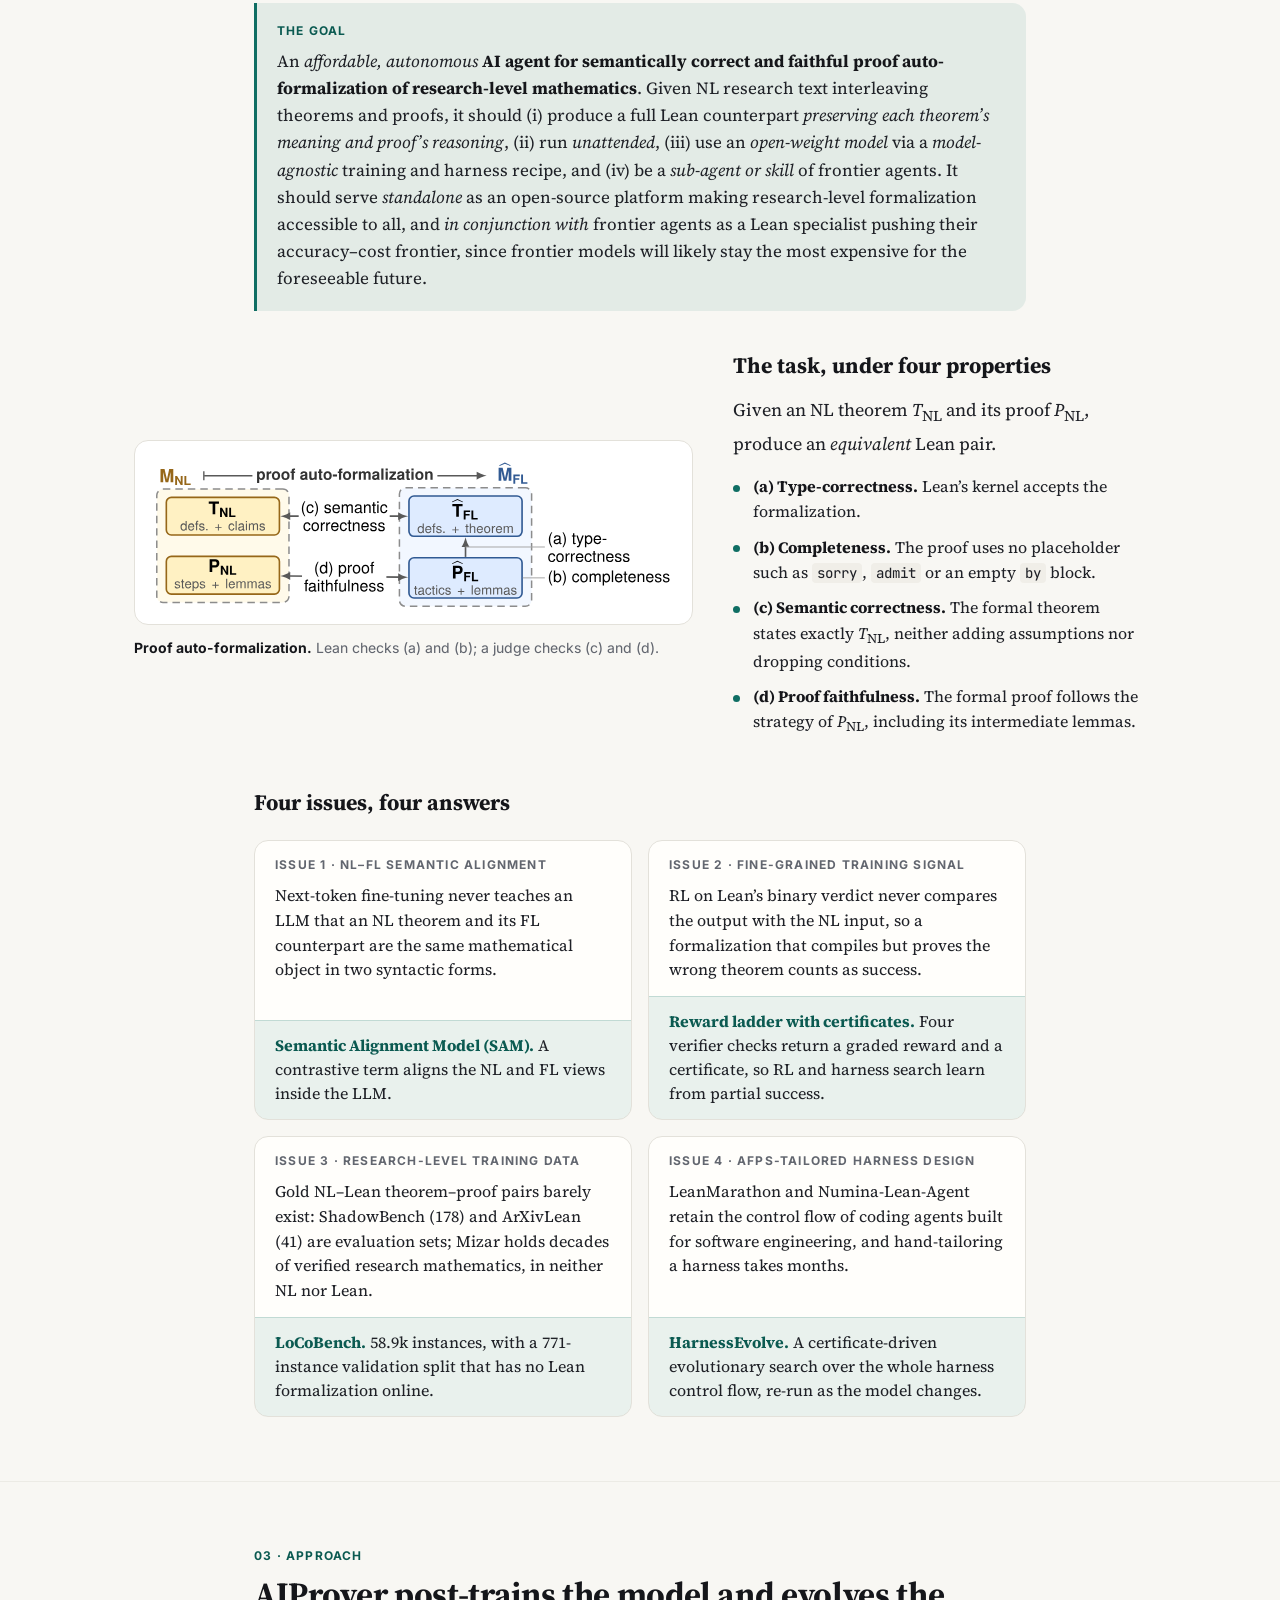
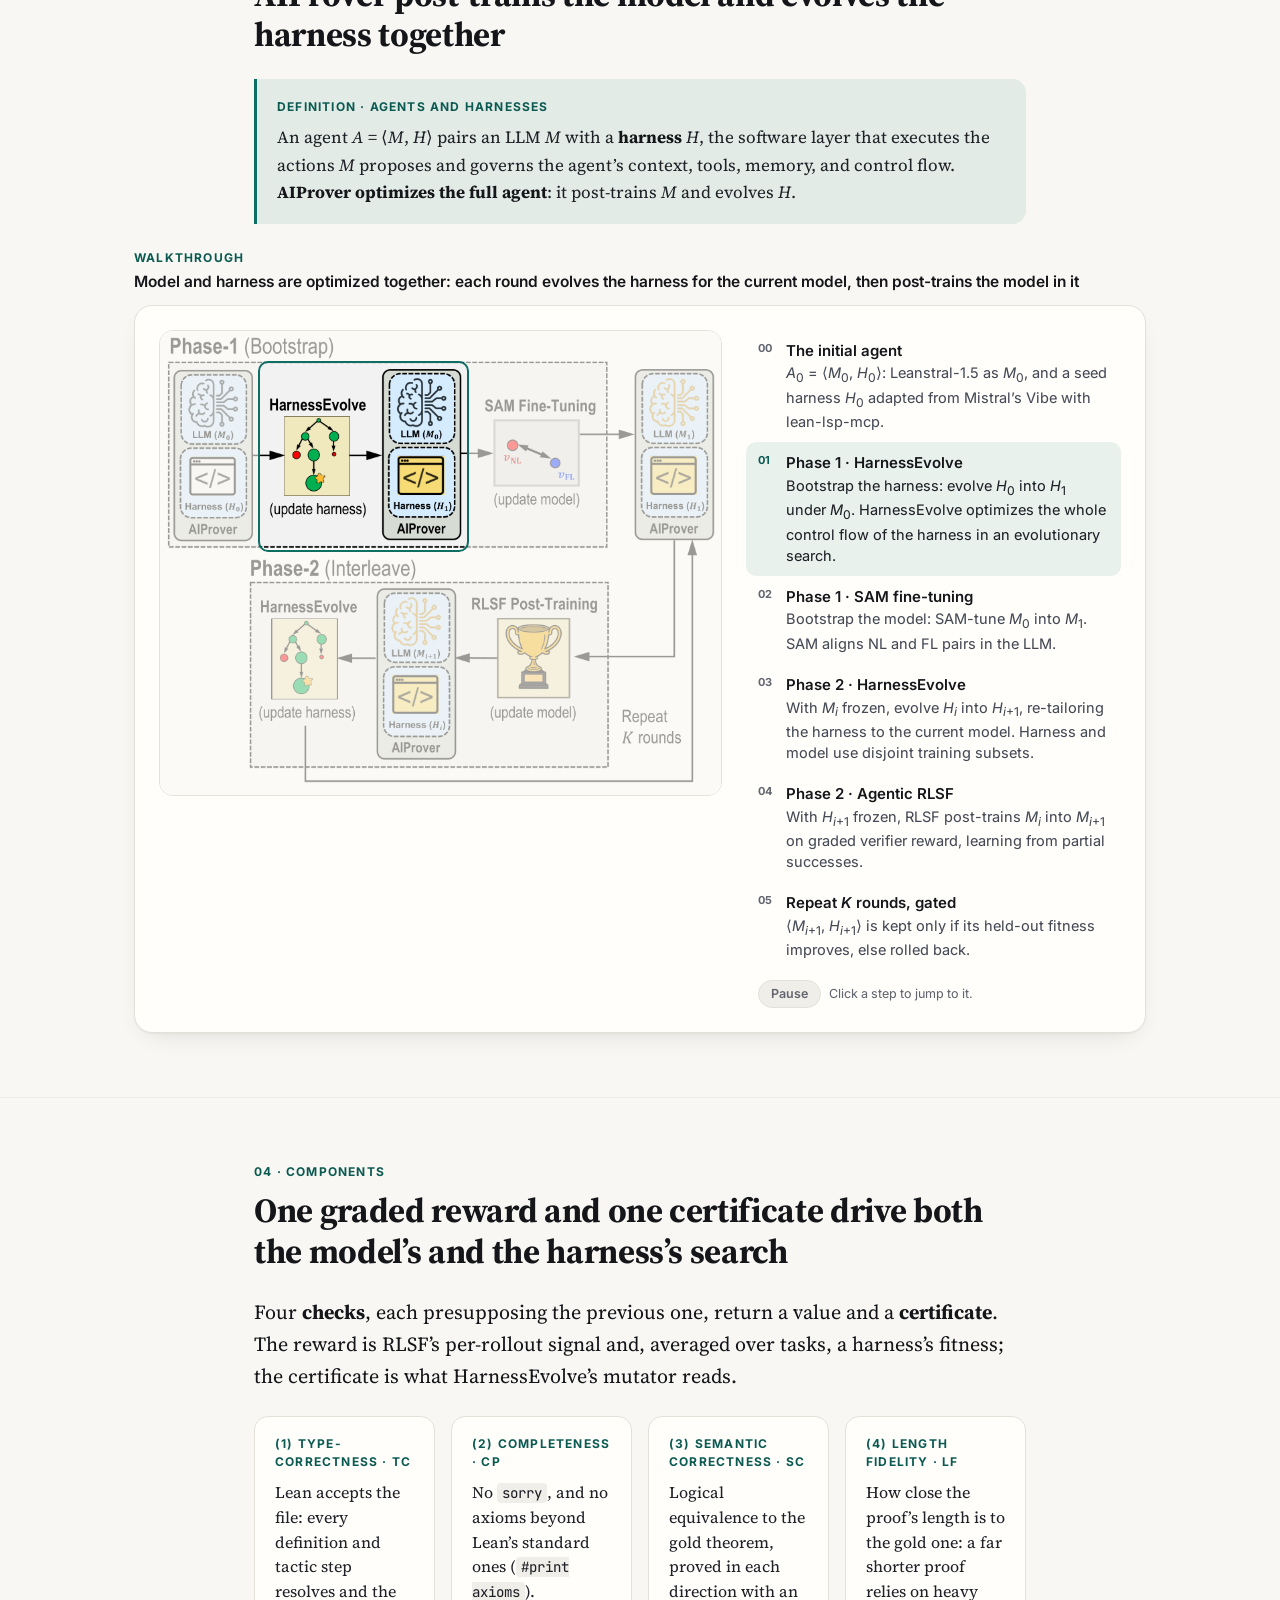
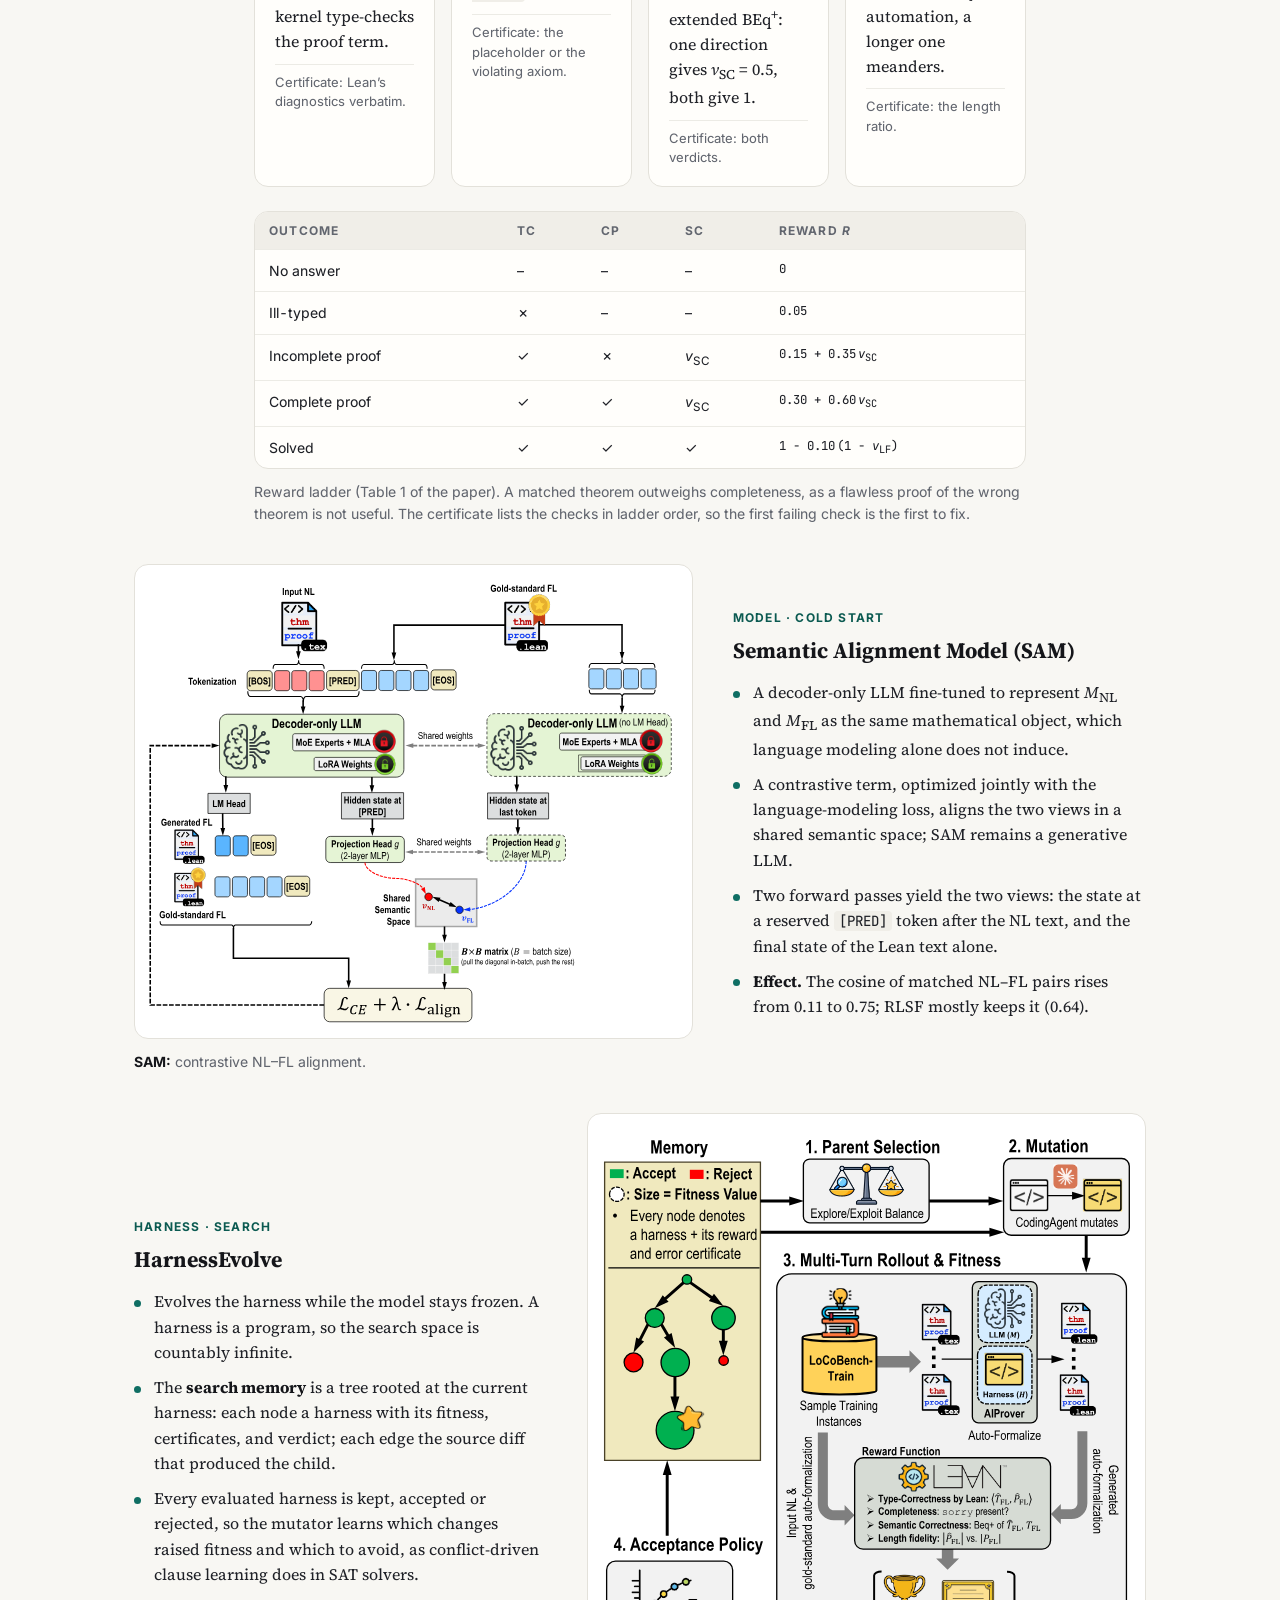
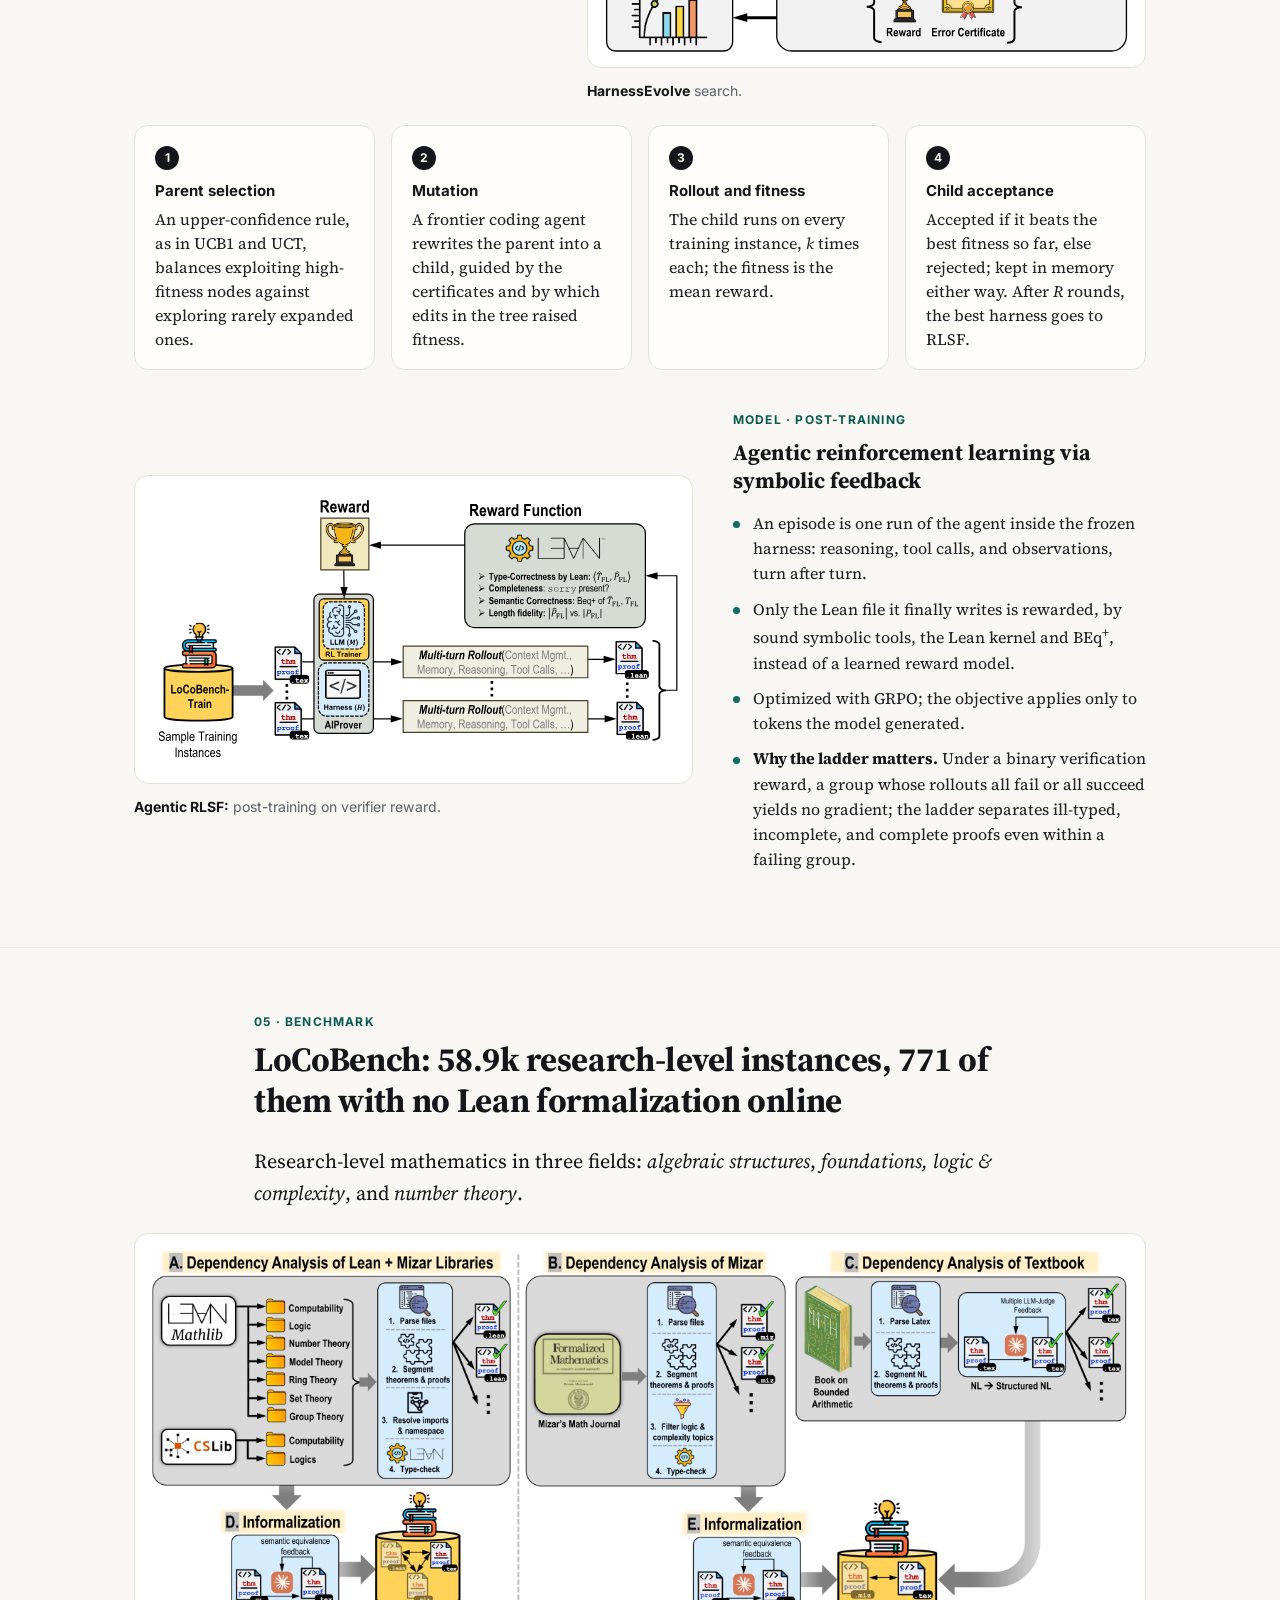
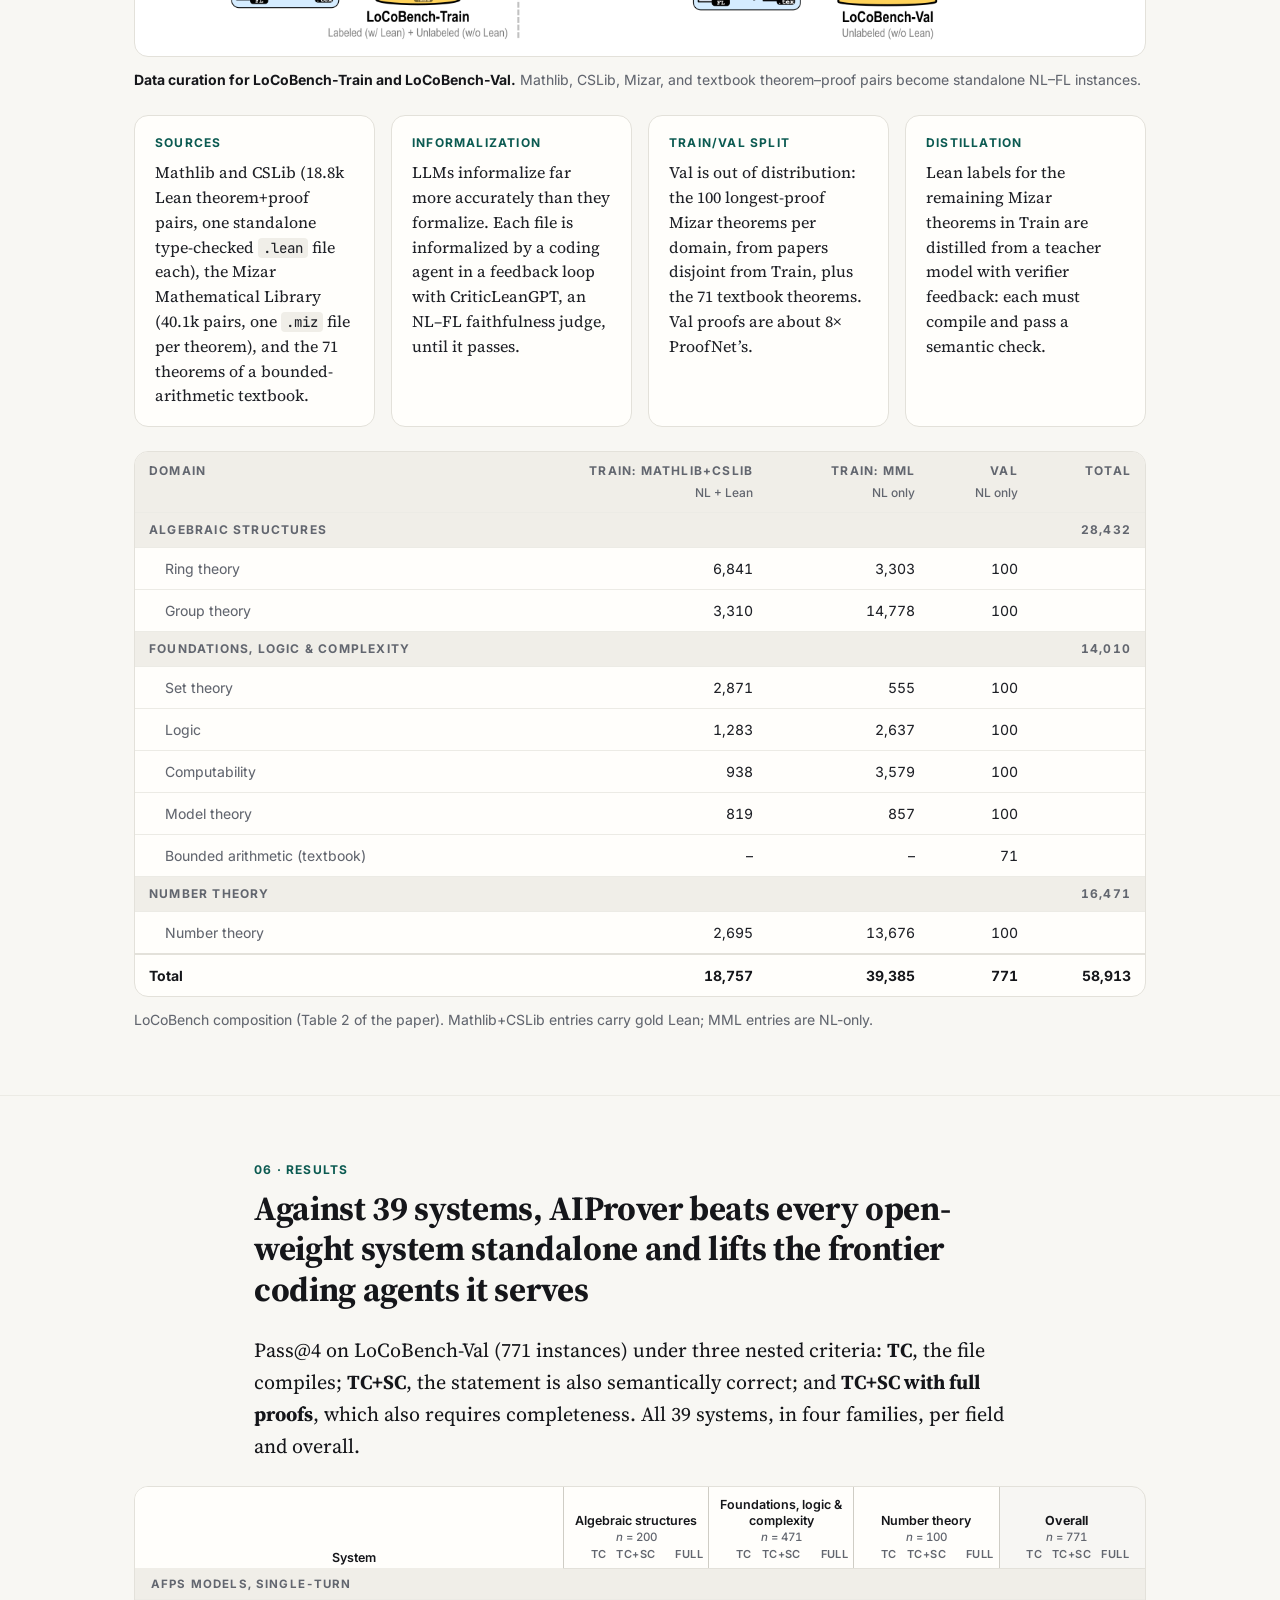
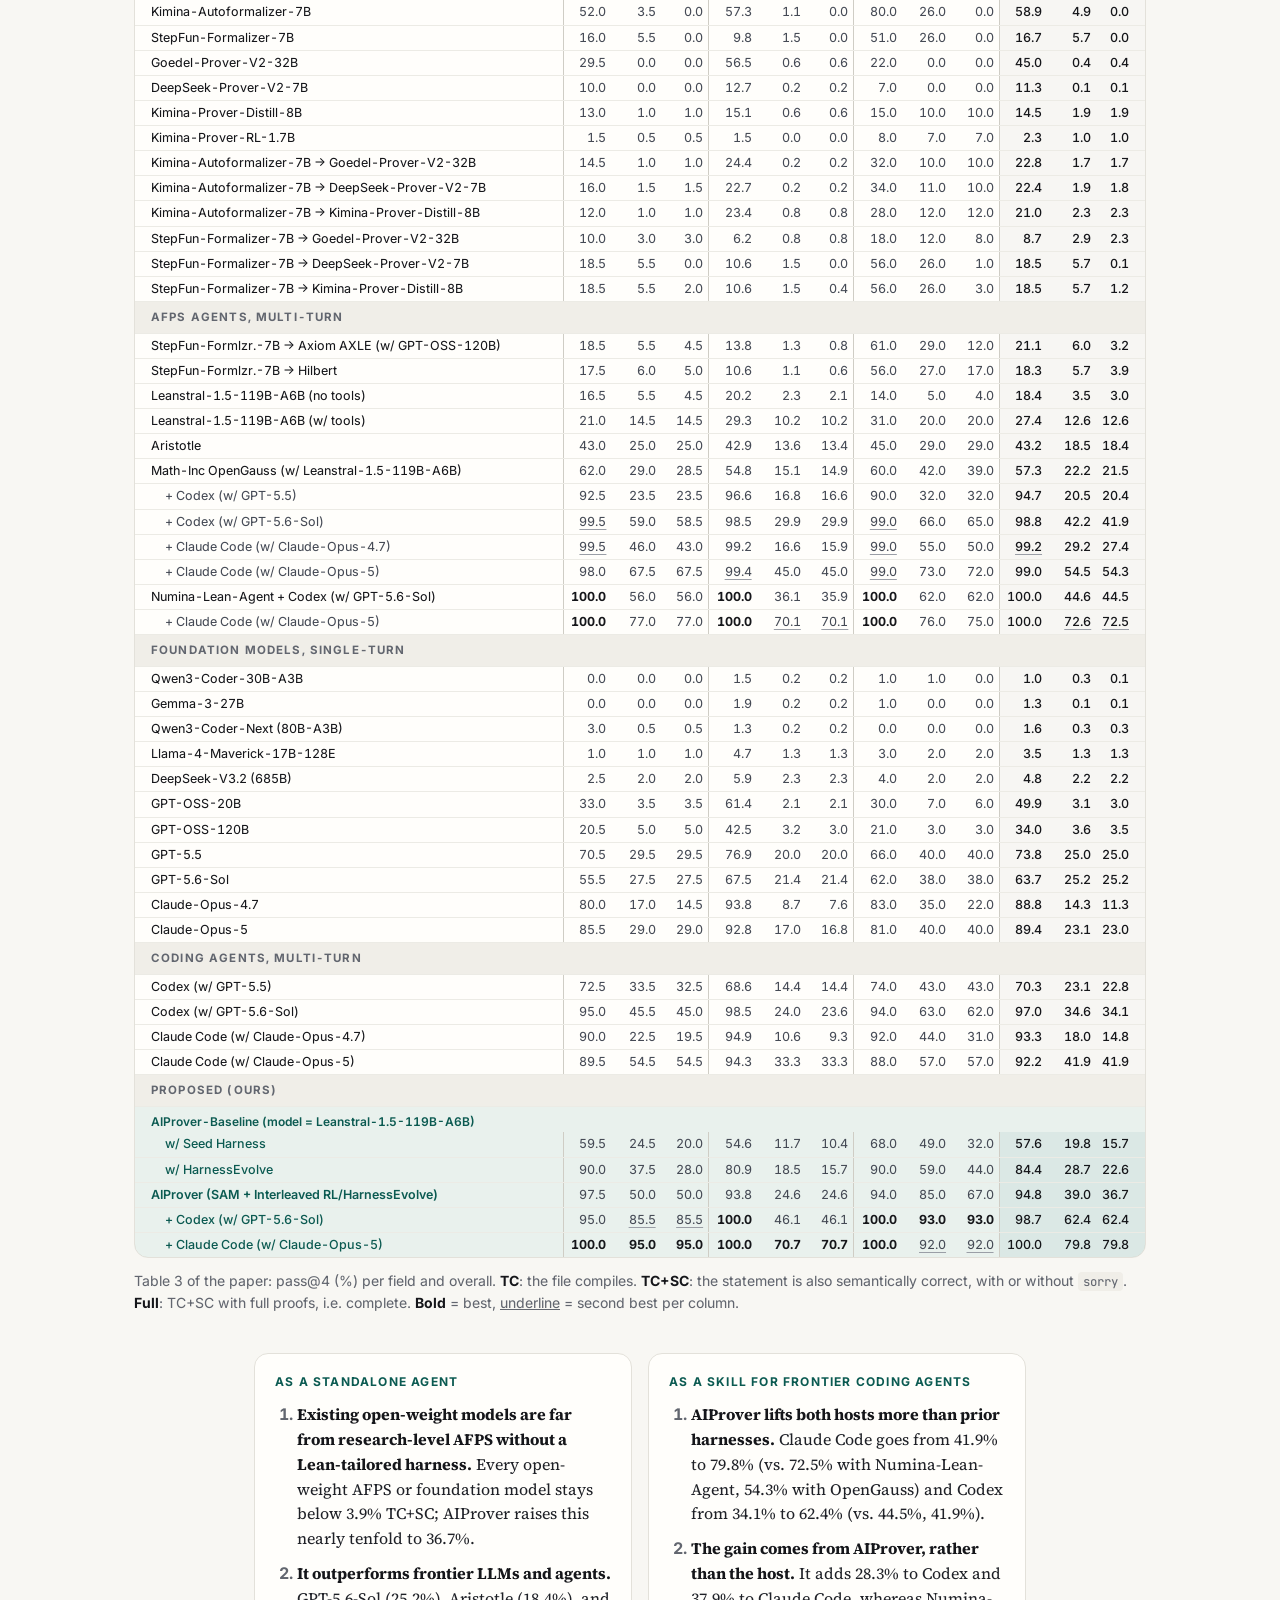
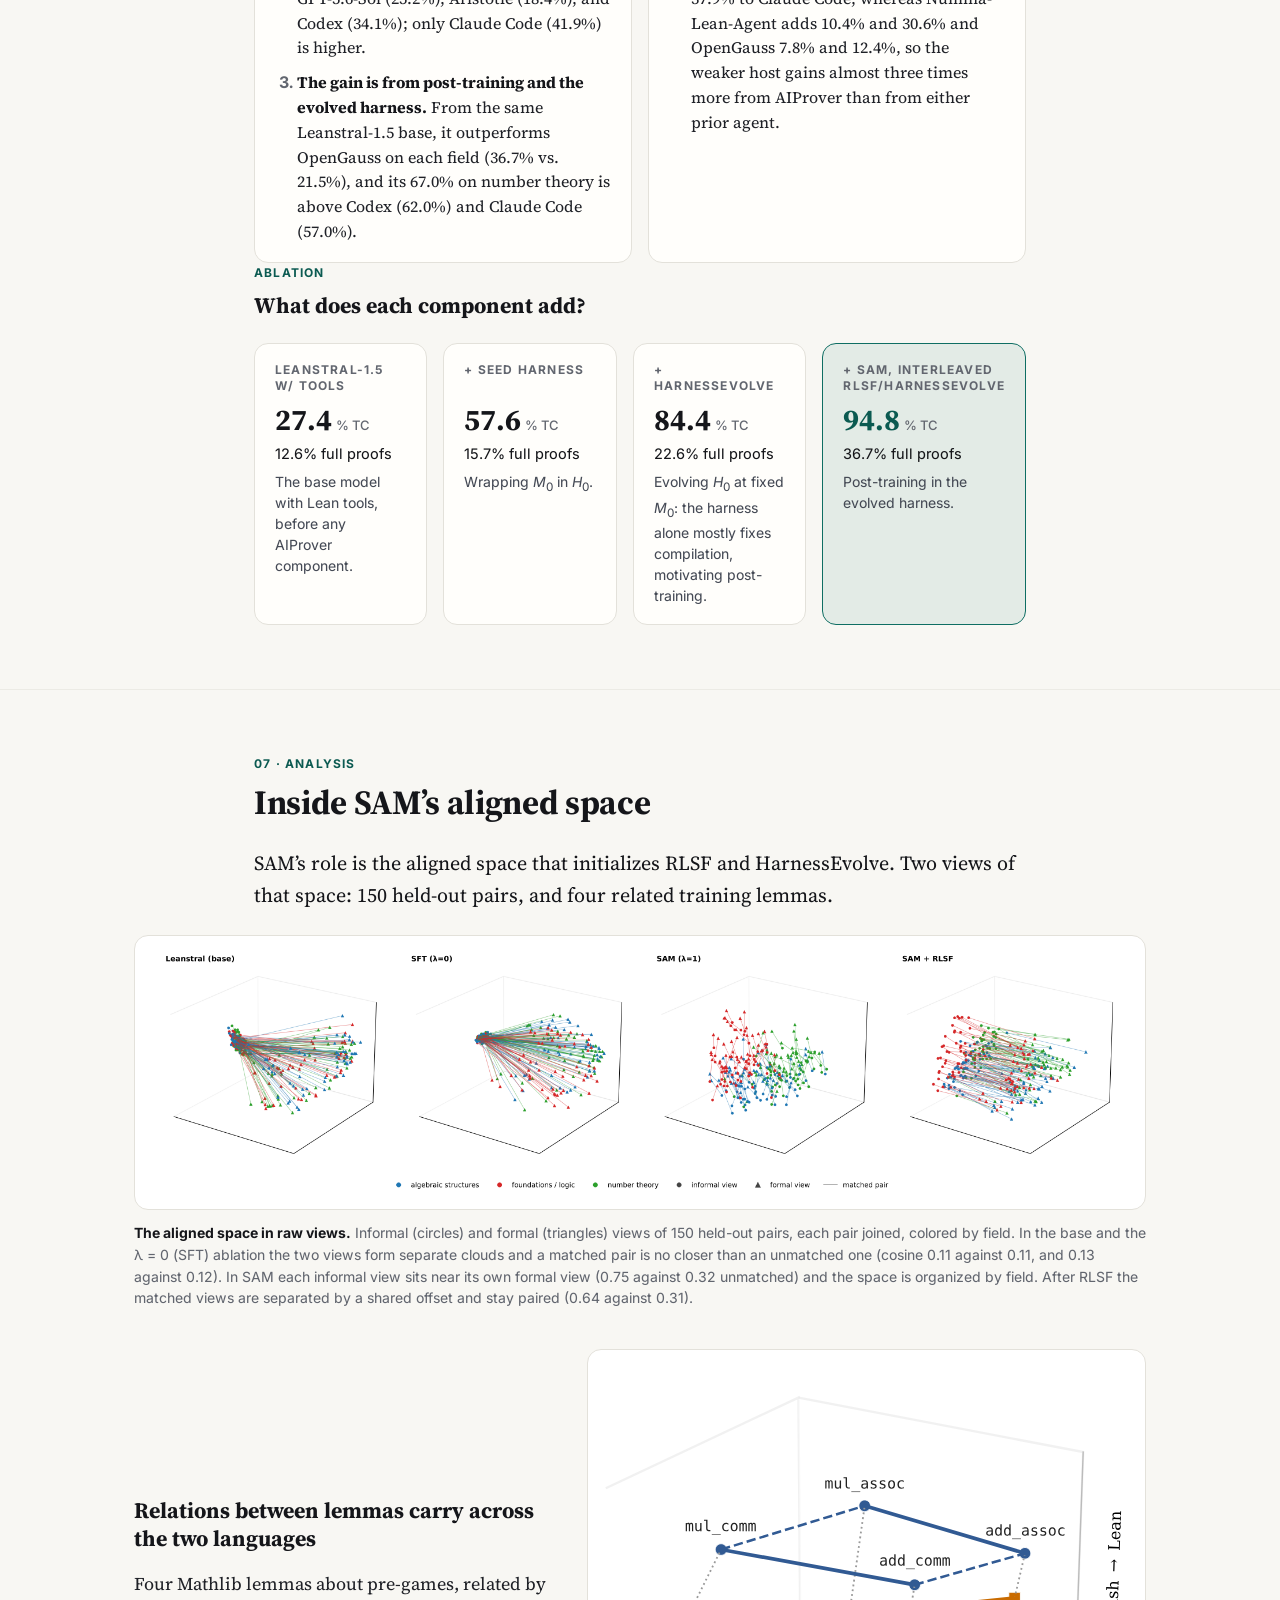
==== commit 6222b489: "AIProver Problem: five limitations and the goal in the paper's own sentences (frontier rates; Gauss " ====
--- a/AIProver/index.html
+++ b/AIProver/index.html
@@ -20,7 +20,7 @@
   <link rel="preconnect" href="https://fonts.googleapis.com">
   <link rel="preconnect" href="https://fonts.gstatic.com" crossorigin>
   <link href="https://fonts.googleapis.com/css2?family=Inter:wght@400;500;600;700;800&family=Source+Serif+4:ital,opsz,wght@0,8..60,400..700;1,8..60,400&family=JetBrains+Mono:wght@400;500&display=swap" rel="stylesheet">
-  <link rel="stylesheet" href="style.css?v=20261004g">
+  <link rel="stylesheet" href="style.css?v=20261006a">
   <noscript><style>.reveal{opacity:1;transform:none}.steps .ctl{display:none}</style></noscript>
 </head>
 <body>
@@ -208,13 +208,13 @@
     <h2>Research mathematics needs an affordable, autonomous auto-formalizer</h2>
     <p class="lead reveal"><b>Auto-formalization</b> translates natural-language (NL) theorems and proofs into a formal language (FL) such as Lean. Research mathematics involves long chains of interdependent definitions, lemmas, and proofs often absent from libraries such as Mathlib, so recent agents wrap the LLM in a <b>harness</b>, a stateful multi-turn loop with Lean and search tools. These agentic systems share five limitations.</p>
     <ol class="issues reveal">
-      <li><b>Cost</b>Claude&rsquo;s FLT formalization took eleven days and six billion output tokens, beyond typical academic budgets.</li>
-      <li><b>Human-in-the-loop dependence</b>Mathematicians supplied Fermat&rsquo;s FL target statements and stayed involved; Meta&rsquo;s AutoformBot calls human involvement essential.</li>
-      <li><b>Jagged intelligence</b>Strong local proof repair but poor definitions and interfaces; no model proves over 20% of ArXivLean&rsquo;s research theorems.</li>
-      <li><b>Semantic drift</b>Lean checks the FL proof against the FL theorem, not the NL one, so compiled code may prove the wrong theorem or silently patch a flawed NL proof step.</li>
-      <li><b>Lack of accessibility</b>Headline results rest on non-public models, so the auto-formalization and proof synthesis (AFPS) process cannot be cross-checked.</li>
+      <li><b>Cost</b>Claude&rsquo;s FLT formalization took eleven days and six billion output tokens, resources at frontier rates beyond typical academic budgets.</li>
+      <li><b>Human-in-the-loop dependence</b>Mathematicians supplied Fermat&rsquo;s FL target statements and stayed involved, Gauss ran on an expert-built, iteratively-refined harness, and Meta&rsquo;s AutoformBot, with 26 textbooks formalized, calls human involvement essential.</li>
+      <li><b>Jagged intelligence</b>Frontier models excel at many tasks yet falter on unfamiliar ones; expert review of Claude&rsquo;s formalization found strong local proof repair but poor definitions and interfaces, and no model proves over 20% of ArXivLean&rsquo;s recent research theorems.</li>
+      <li><b>Semantic drift</b>Output cannot be trusted as-is. Lean checks the FL proof against the FL theorem, not the NL one, so compiled code may prove the wrong theorem or silently patch a flawed NL proof step.</li>
+      <li><b>Lack of accessibility</b>Headline results often rest on non-public models: FLT and Navier&ndash;Stokes reportedly used internal ones, so the auto-formalization and proof synthesis (AFPS) process cannot be cross-checked.</li>
     </ol>
-    <div class="callout reveal"><span class="h">The goal</span>An <i>affordable, autonomous</i> <b>AI agent for semantically correct and faithful proof auto-formalization of research-level mathematics</b>: unattended, built on an open-weight model, usable standalone or as a skill of frontier agents.</div>
+    <div class="callout reveal"><span class="h">The goal</span>An <i>affordable, autonomous</i> <b>AI agent for semantically correct and faithful proof auto-formalization of research-level mathematics</b>. Given NL research text interleaving theorems and proofs, it should (i)&nbsp;produce a full Lean counterpart <i>preserving each theorem&rsquo;s meaning and proof&rsquo;s reasoning</i>, (ii)&nbsp;run <i>unattended</i>, (iii)&nbsp;use an <i>open-weight model</i> via a <i>model-agnostic</i> training and harness recipe, and (iv)&nbsp;be a <i>sub-agent or skill</i> of frontier agents. It should serve <i>standalone</i> as an open-source platform making research-level formalization accessible to all, and <i>in conjunction with</i> frontier agents as a Lean specialist pushing their accuracy&ndash;cost frontier, since frontier models will likely stay the most expensive for the foreseeable future.</div>
   </div>
   <div class="wide">
     <div class="split reveal">
--- a/AIProver/style.css
+++ b/AIProver/style.css
@@ -111,8 +111,13 @@
 .lead { font-size: 20px; line-height: 1.6; color: var(--ink); }
 
 /* numbered limitation cards */
-.issues { counter-reset: n; display: flex; flex-wrap: wrap; gap: var(--s2); margin: var(--s3) 0 0; padding: 0; list-style: none; }
-.issues li { counter-increment: n; flex: 1 1 220px; background: var(--surface); border: 1px solid var(--rule); border-radius: var(--r-card); padding: var(--card-pad); font-size: 16px; line-height: 1.55; position: relative; }
+.issues { counter-reset: n; display: grid; grid-template-columns: repeat(6, 1fr); gap: var(--s2); margin: var(--s3) 0 0; padding: 0; list-style: none; }
+/* five cards as 2 + 3: the two uneven ones share the wide first row, the three similar ones the second */
+.issues li:nth-child(-n+2) { grid-column: span 3; }
+.issues li:nth-child(n+3) { grid-column: span 2; }
+@media (max-width: 760px) { .issues { grid-template-columns: 1fr 1fr; } .issues li:nth-child(n) { grid-column: auto; } .issues li:last-child { grid-column: span 2; } }
+@media (max-width: 640px) { .issues { grid-template-columns: 1fr; } .issues li:last-child { grid-column: auto; } }
+.issues li { counter-increment: n; background: var(--surface); border: 1px solid var(--rule); border-radius: var(--r-card); padding: var(--card-pad); font-size: 16px; line-height: 1.55; position: relative; }
 .issues li::before { content: counter(n, decimal-leading-zero); font-family: var(--sans); font-size: 12px; font-weight: 700; letter-spacing: .1em; color: var(--accent-ink); display: block; margin-bottom: 6px; }
 .issues li b { display: block; font-family: var(--sans); font-size: 15px; margin-bottom: 4px; }
 
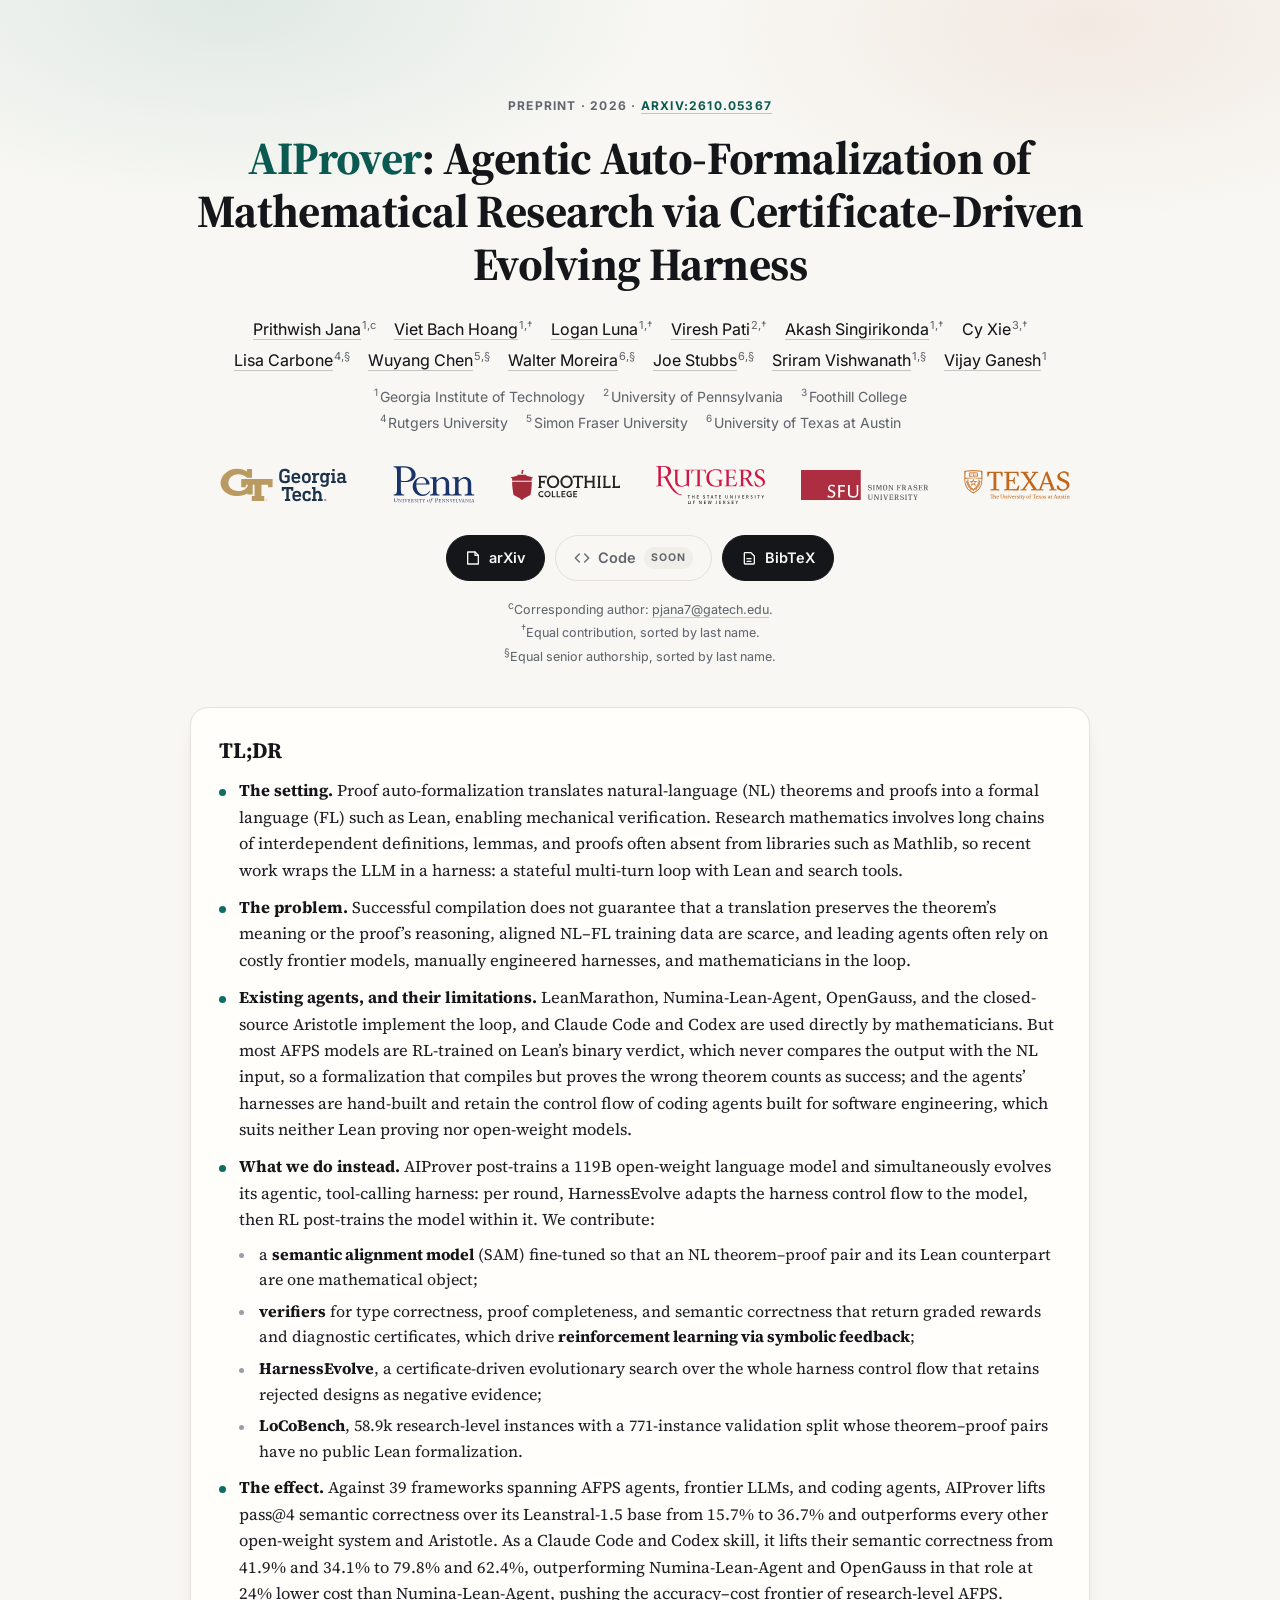
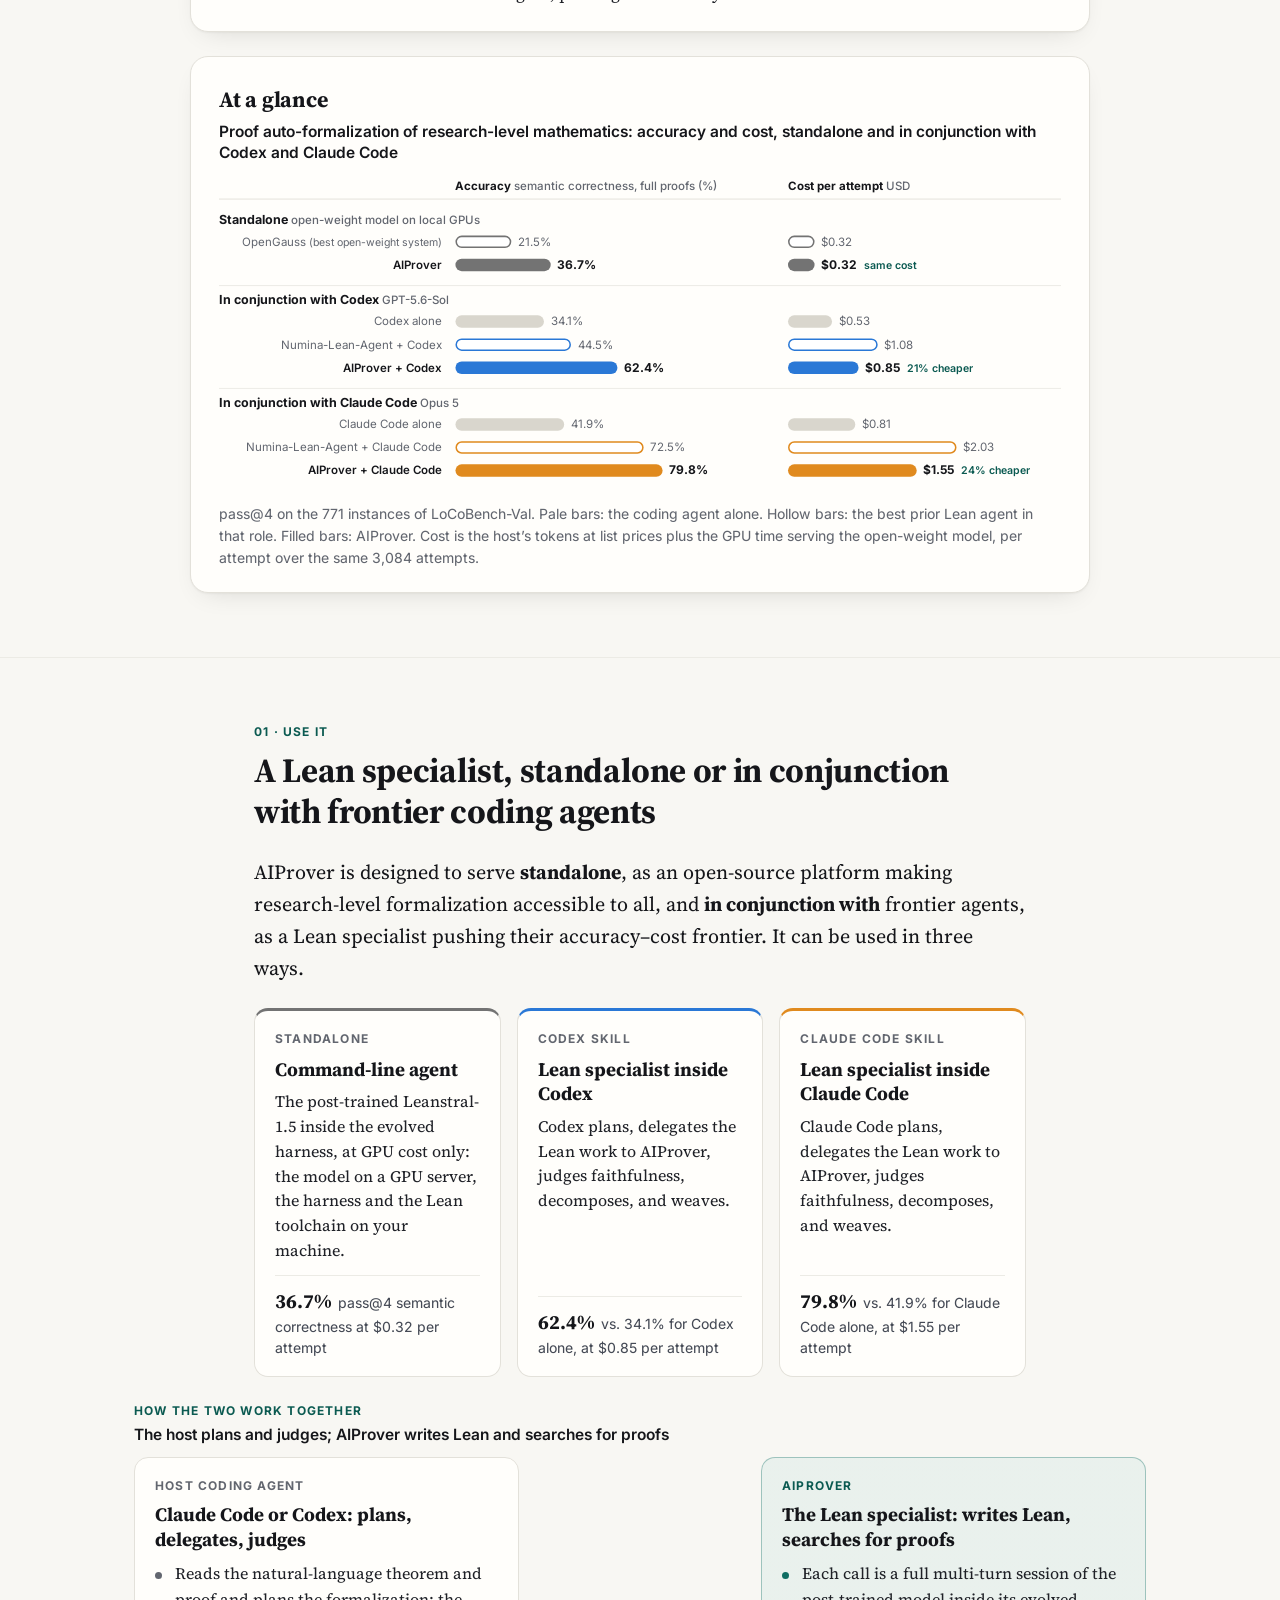
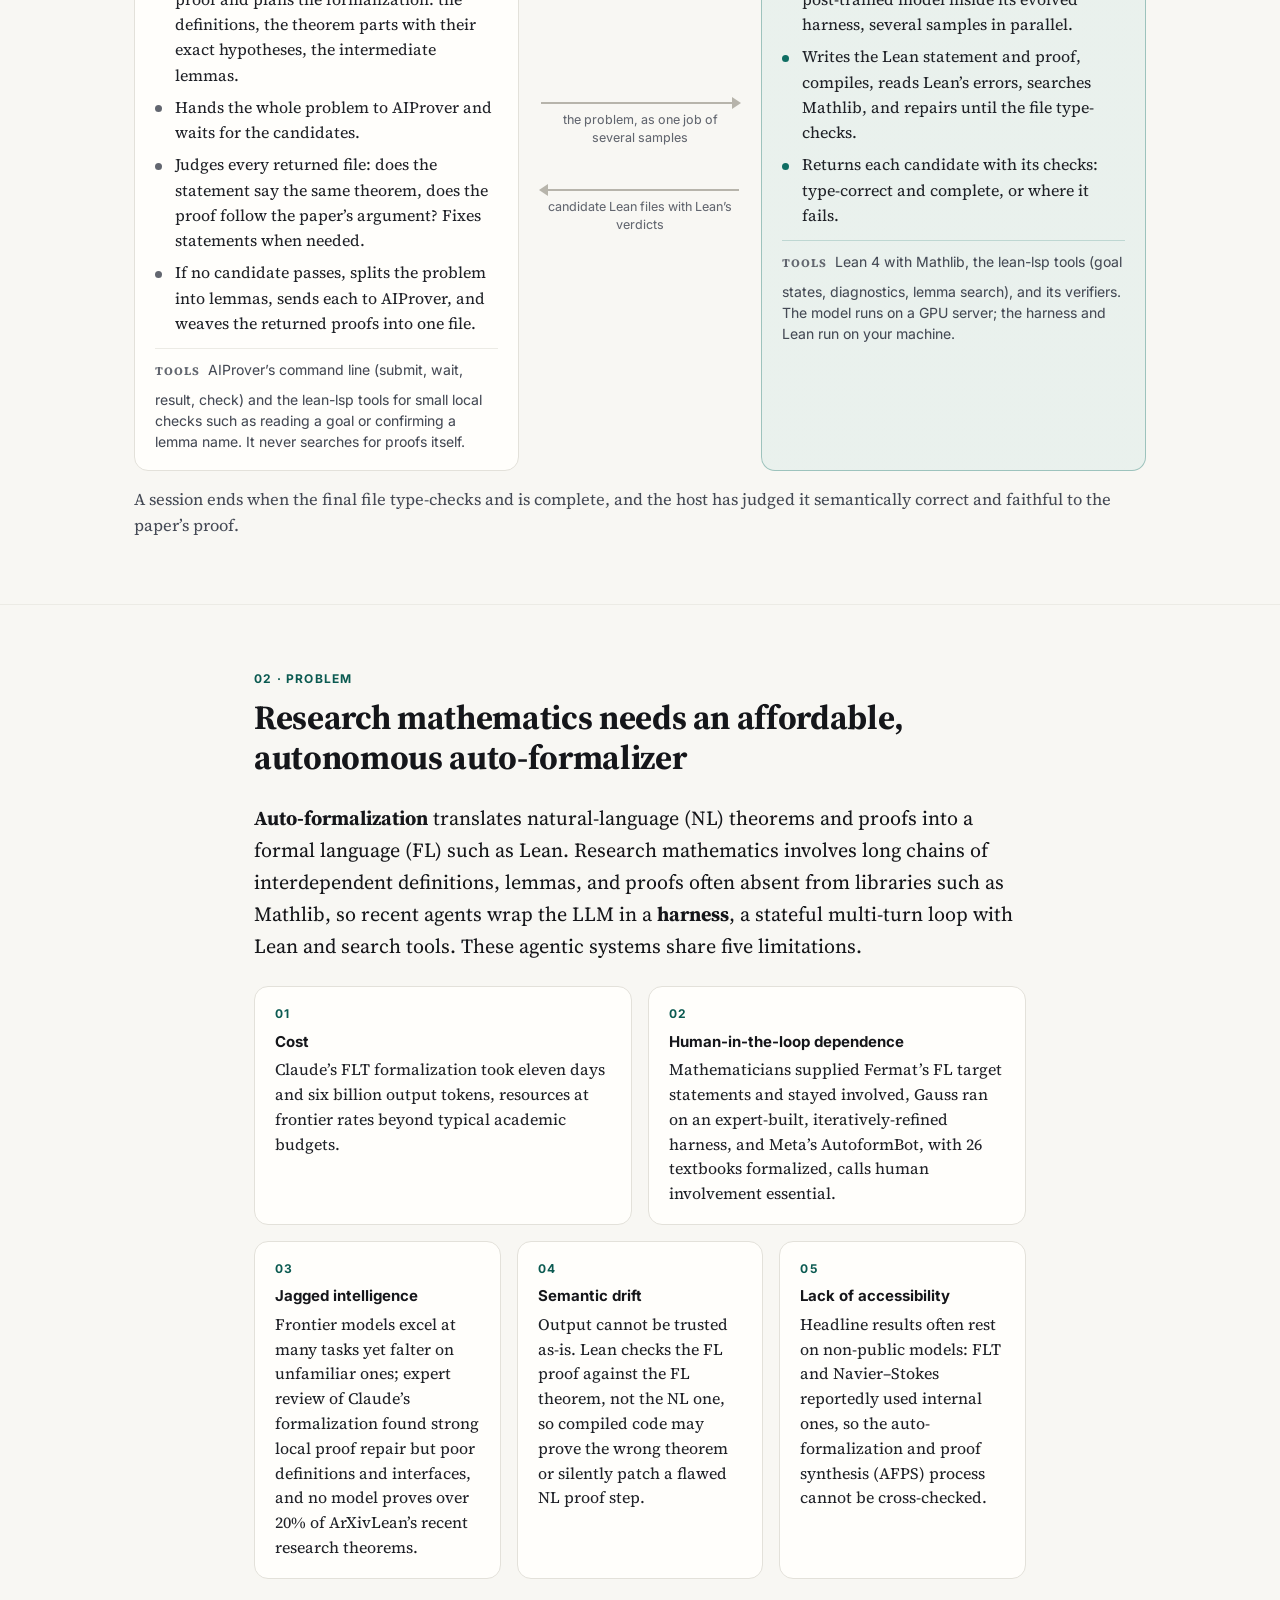
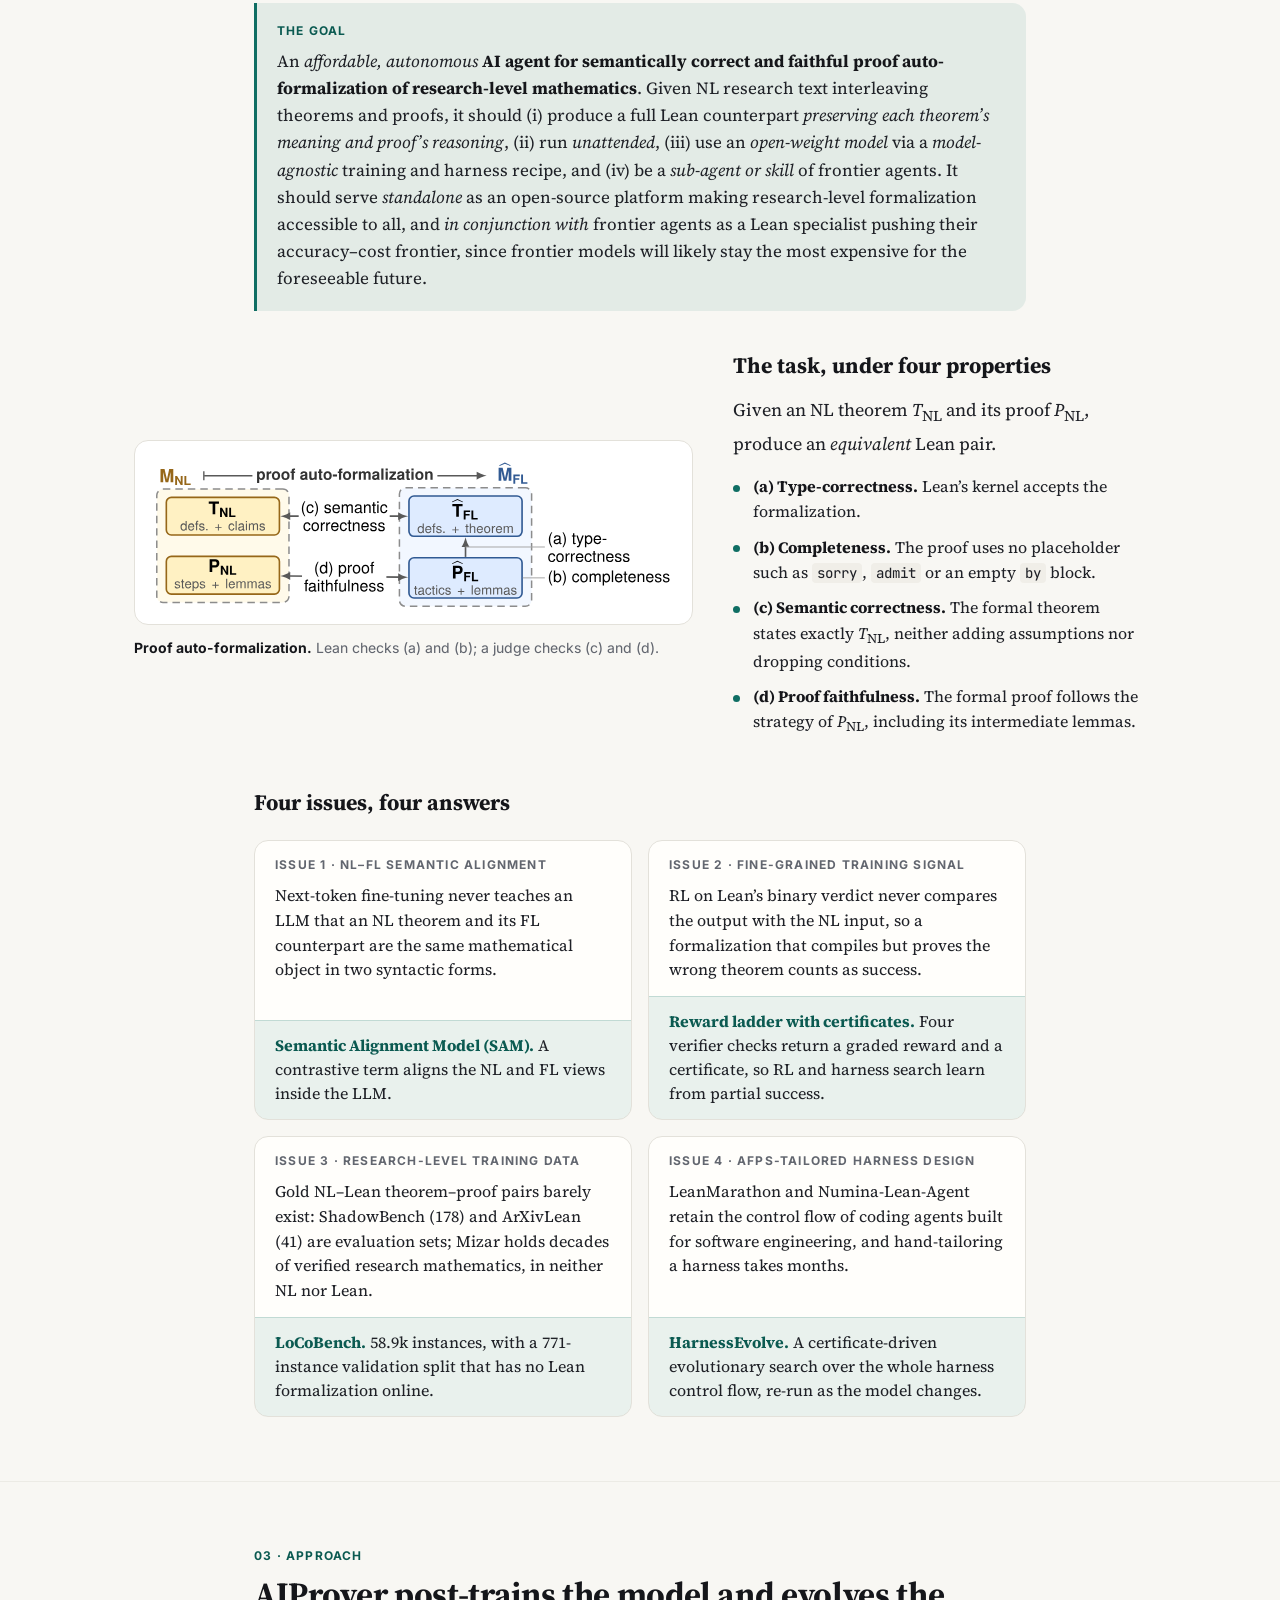
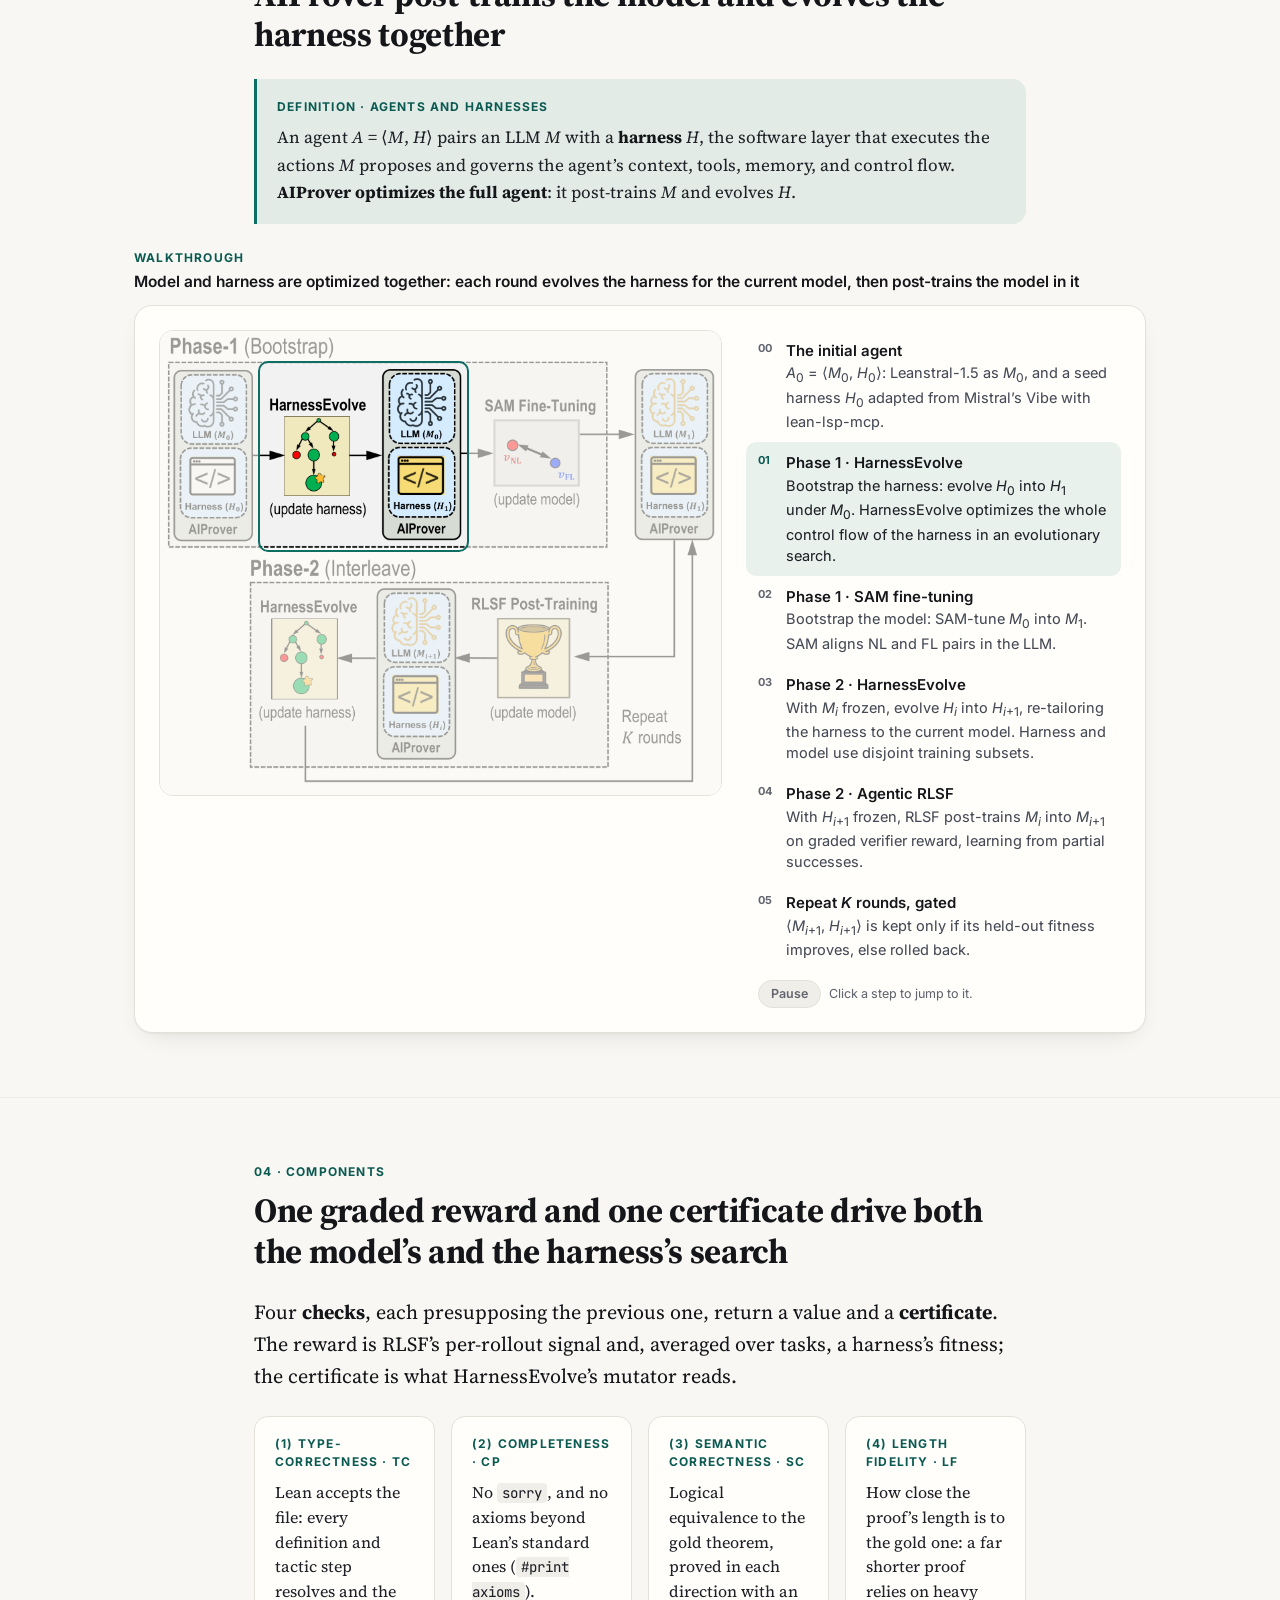
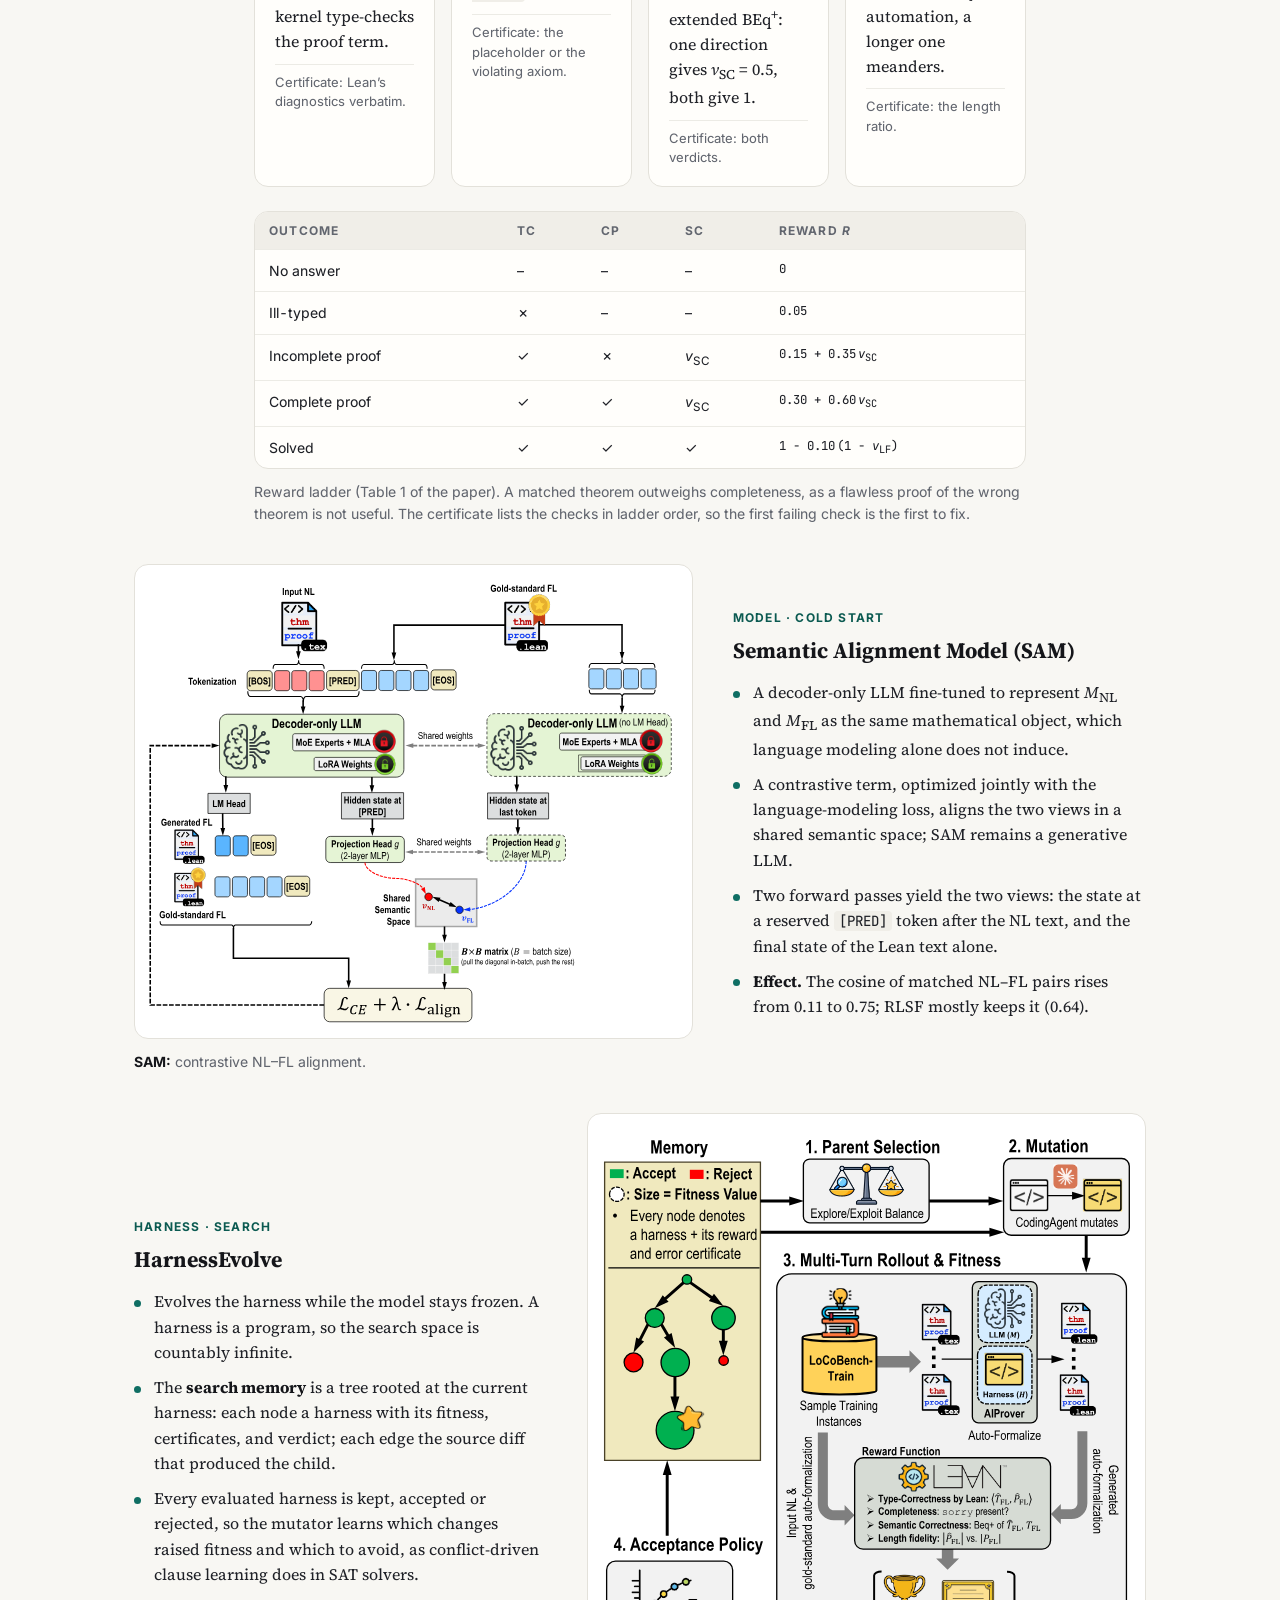
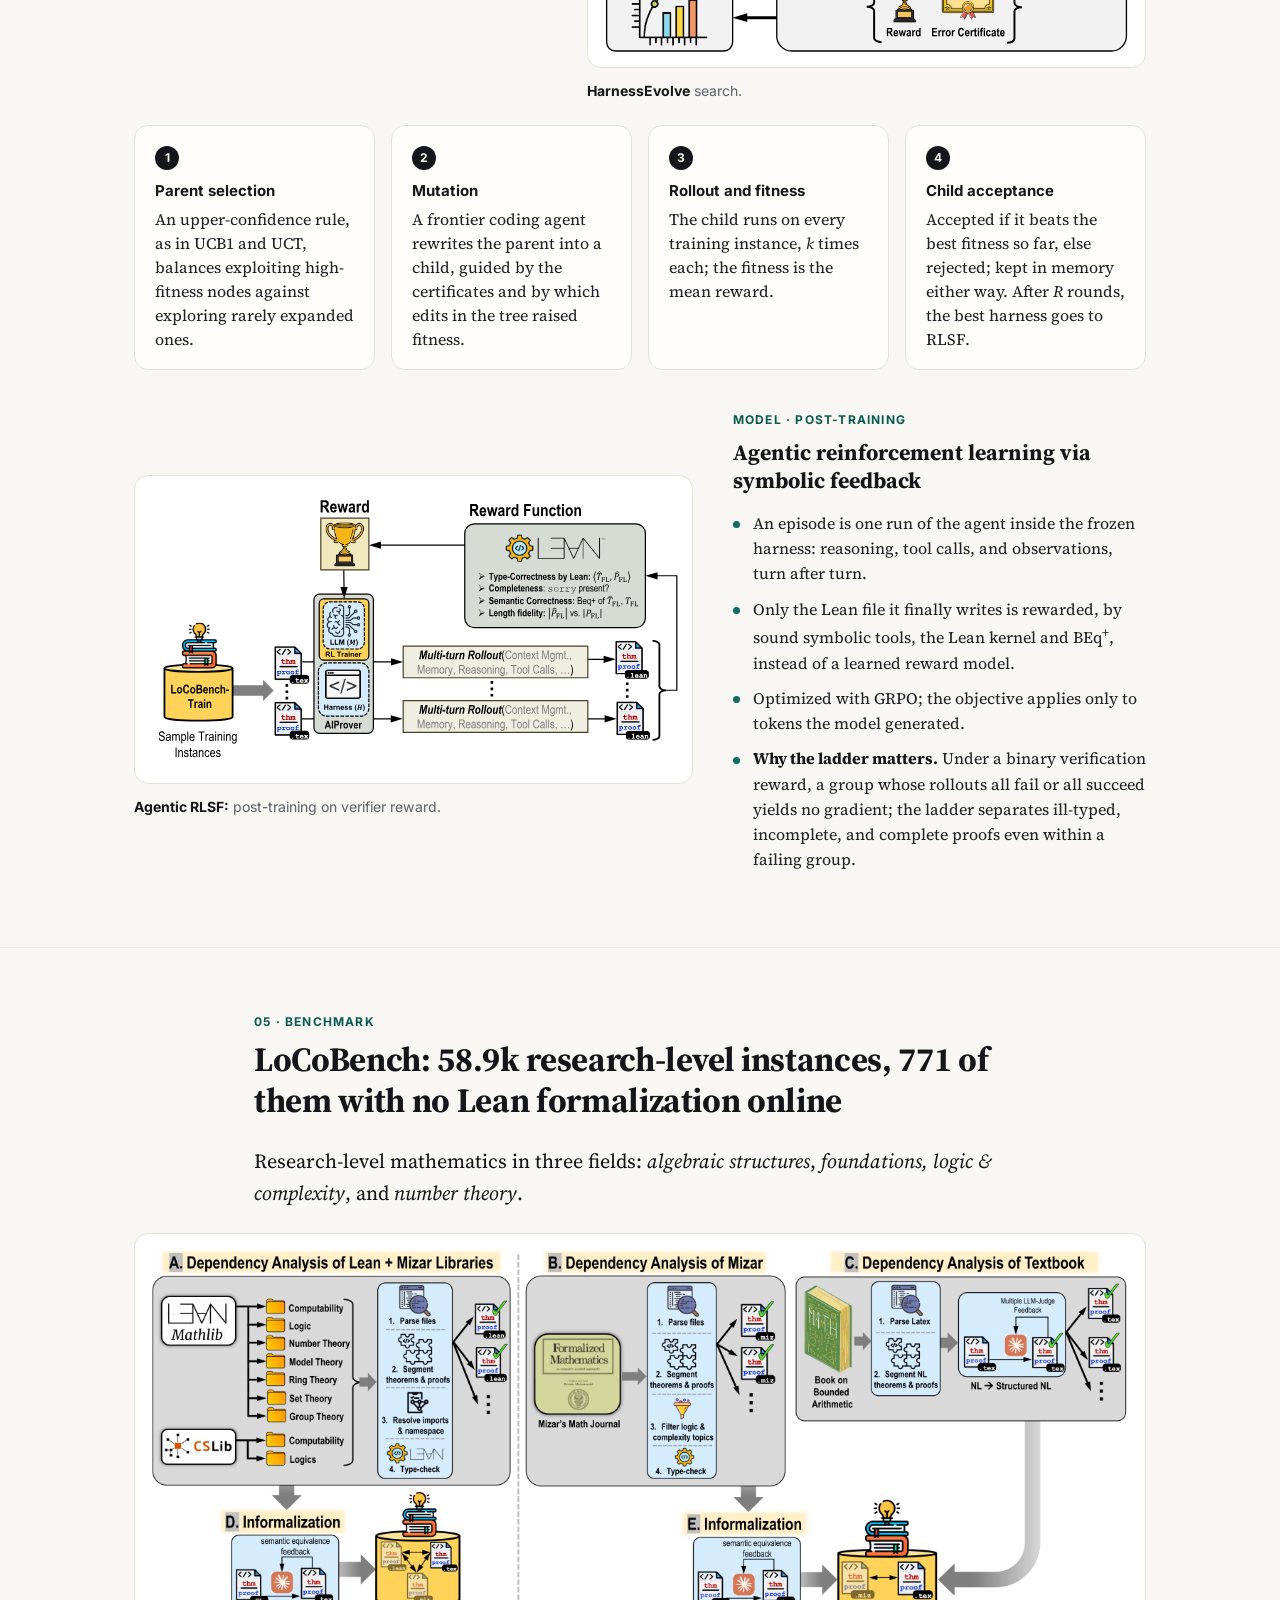
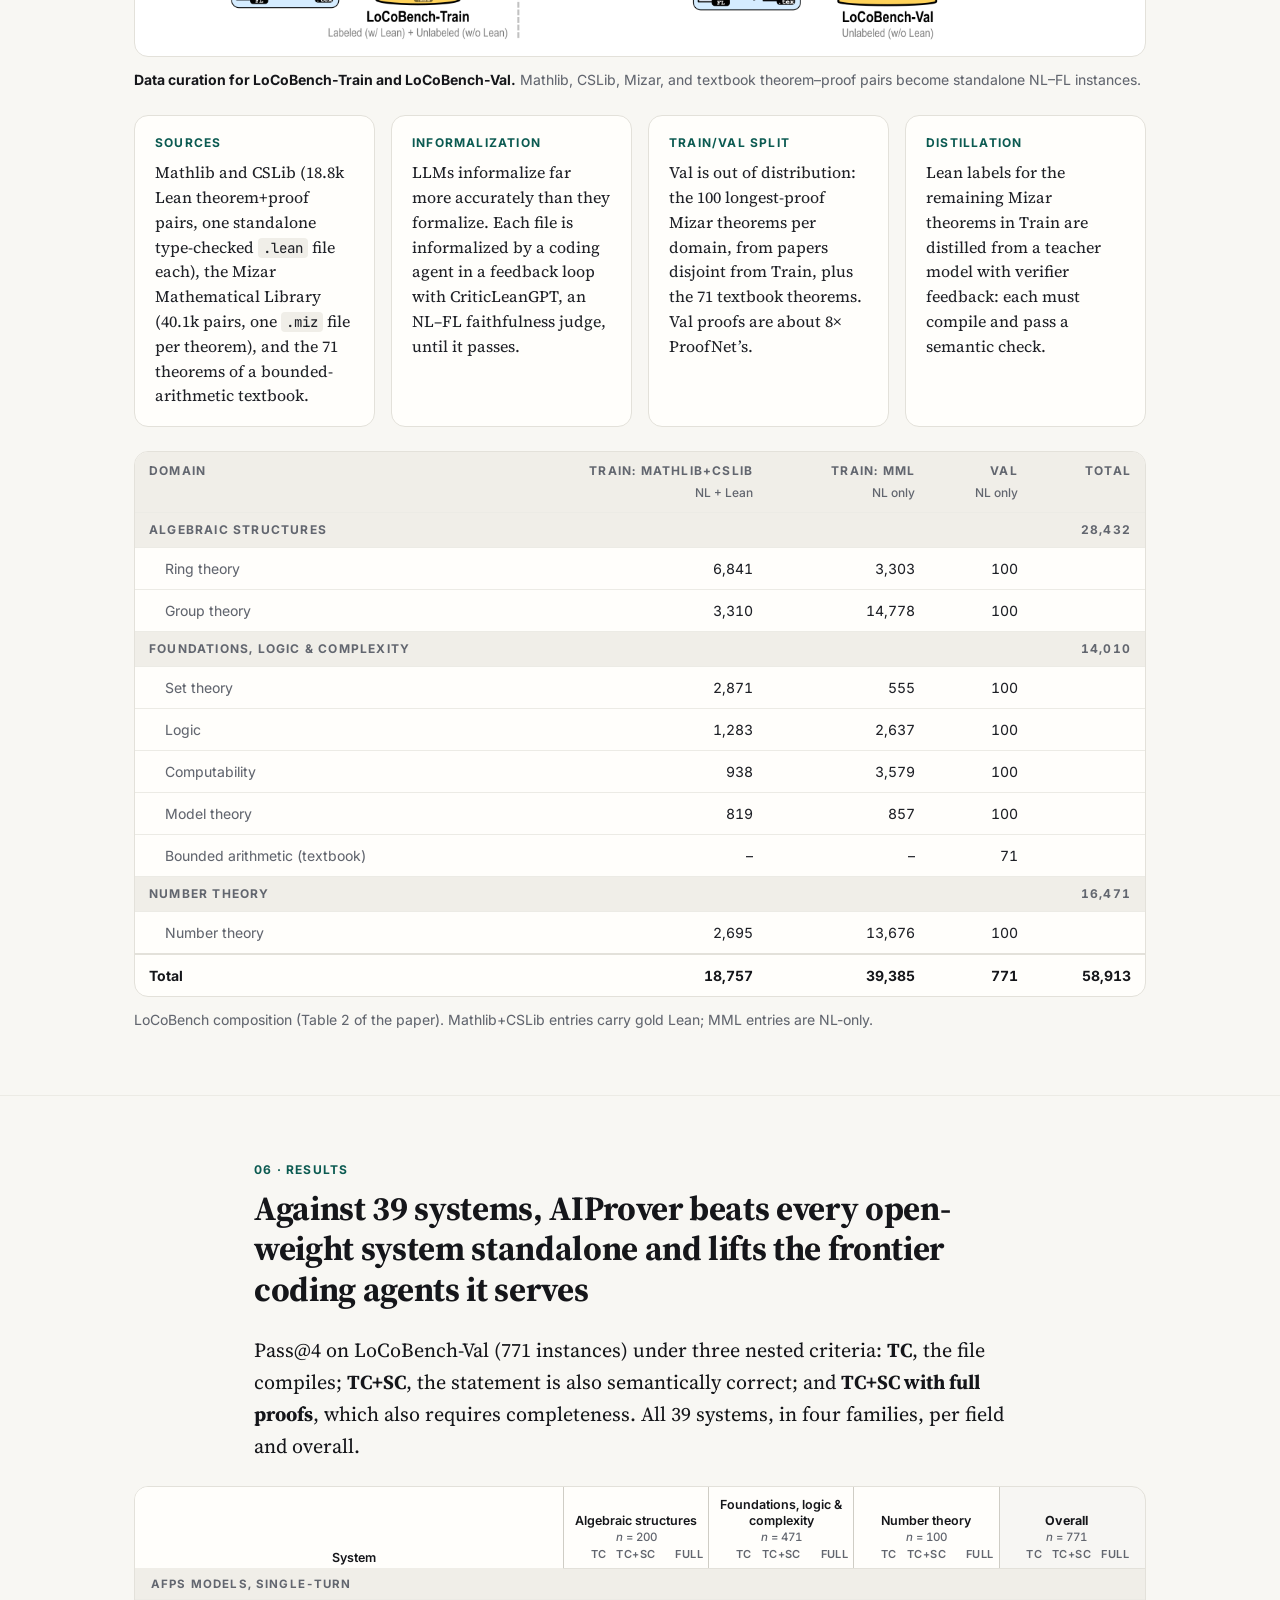
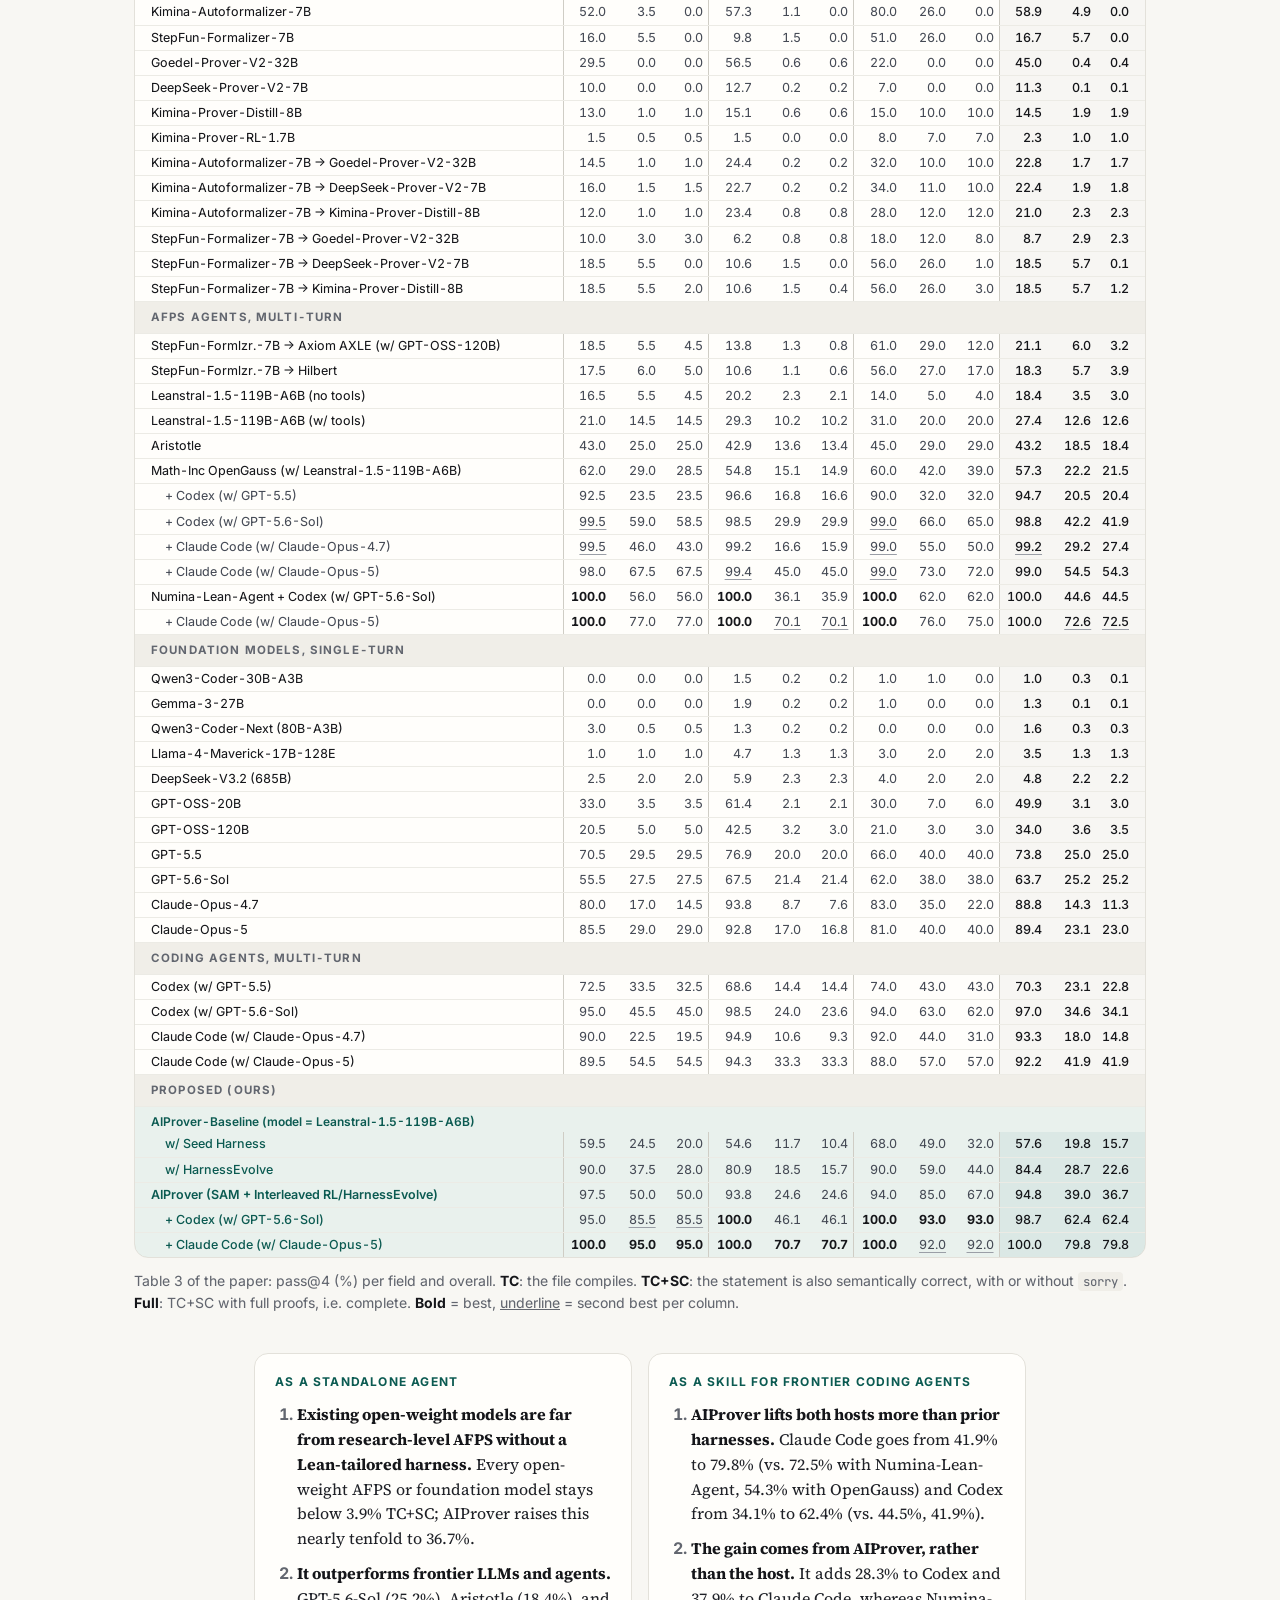
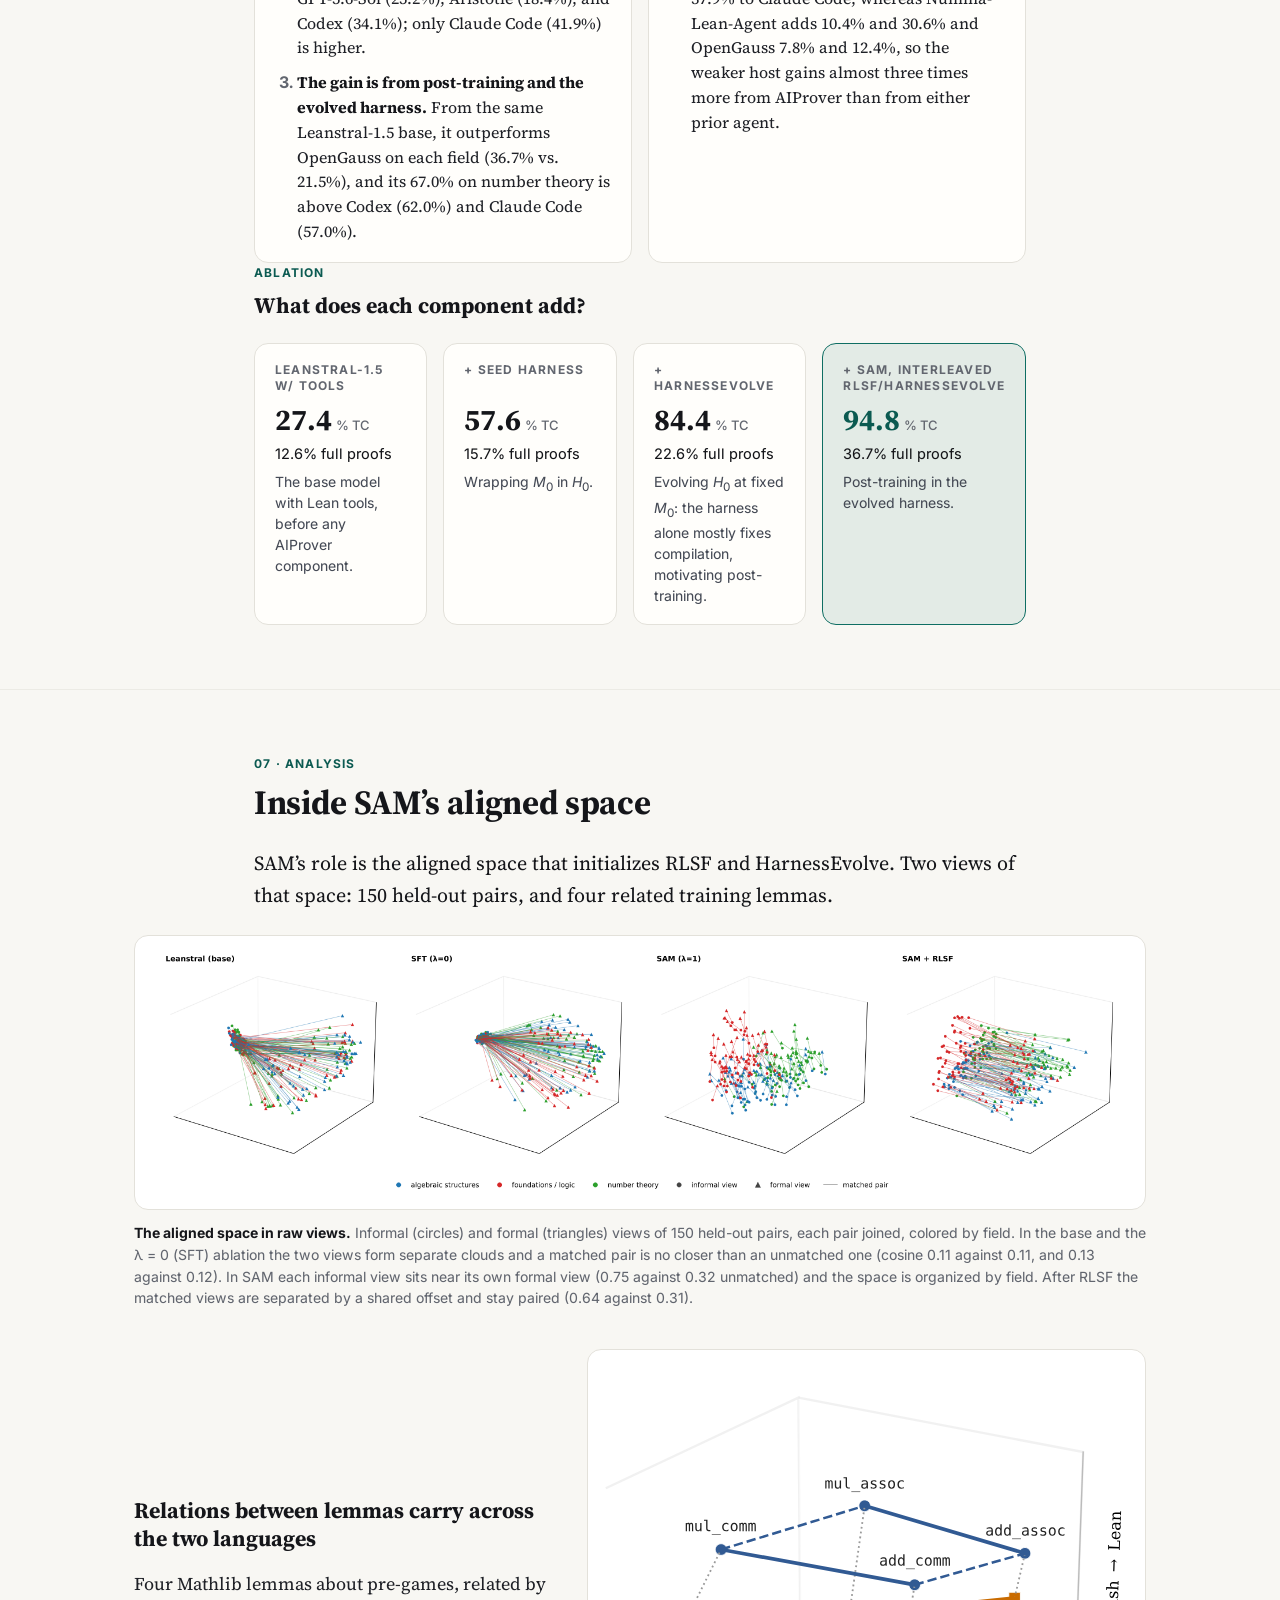
==== commit d2a01b13: "AIProver hero: corresponding-author mark is a superscript c instead of *, which looked like the dagg" ====
--- a/AIProver/index.html
+++ b/AIProver/index.html
@@ -54,7 +54,7 @@
     <h1><span class="brand">AIProver</span>: Agentic Auto-Formalization of Mathematical Research via Certificate-Driven Evolving Harness</h1>
 
     <p class="authors">
-      <span data-author="Prithwish Jana"><a href="https://jprithwish.github.io/">Prithwish Jana</a><sup>1,*</sup></span>
+      <span data-author="Prithwish Jana"><a href="https://jprithwish.github.io/">Prithwish Jana</a><sup>1,c</sup></span>
       <span data-author="Viet Bach Hoang"><a href="https://www.linkedin.com/in/bach-hoang-a059a5257/" target="_blank" rel="noopener">Viet Bach Hoang</a><sup>1,&dagger;</sup></span>
       <span data-author="Logan Luna"><a href="https://logan-cole-luna.github.io/" target="_blank" rel="noopener">Logan Luna</a><sup>1,&dagger;</sup></span>
       <span data-author="Viresh Pati"><a href="https://github.com/vireshpati" target="_blank" rel="noopener">Viresh Pati</a><sup>2,&dagger;</sup></span>
@@ -86,7 +86,7 @@
       <a class="btn" href="#bibtex"><svg viewBox="0 0 24 24" fill="none" stroke="currentColor" stroke-width="2" stroke-linecap="round" stroke-linejoin="round" aria-hidden="true"><path d="M6 4h9l5 5v11a1 1 0 0 1-1 1H6a1 1 0 0 1-1-1V5a1 1 0 0 1 1-1z"/><path d="M9 13h6M9 17h6"/></svg>BibTeX</a>
     </div>
     <p class="notes">
-      <sup>*</sup>Corresponding author: <a href="mailto:pjana7@gatech.edu">pjana7@gatech.edu</a>.<br>
+      <sup>c</sup>Corresponding author: <a href="mailto:pjana7@gatech.edu">pjana7@gatech.edu</a>.<br>
       <sup>&dagger;</sup>Equal contribution, sorted by last name.<br>
       <sup>&sect;</sup>Equal senior authorship, sorted by last name.
     </p>
